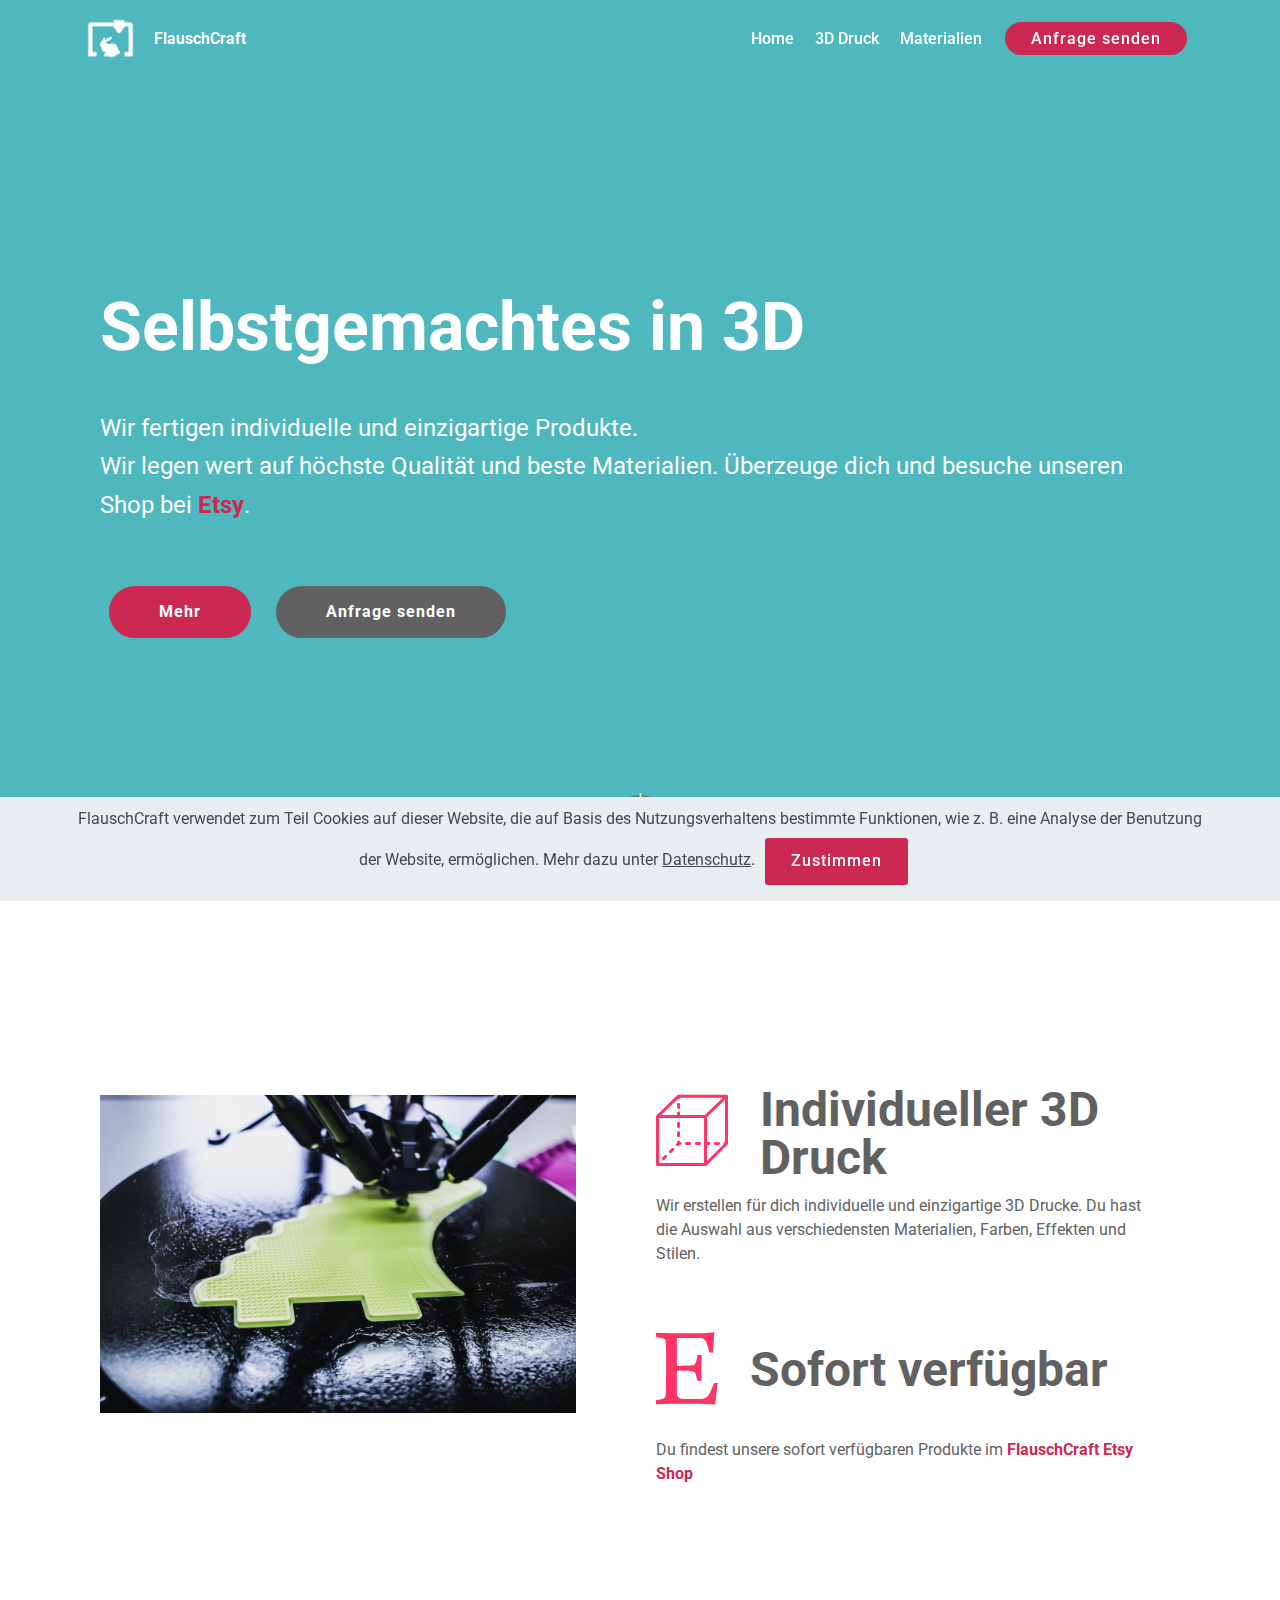
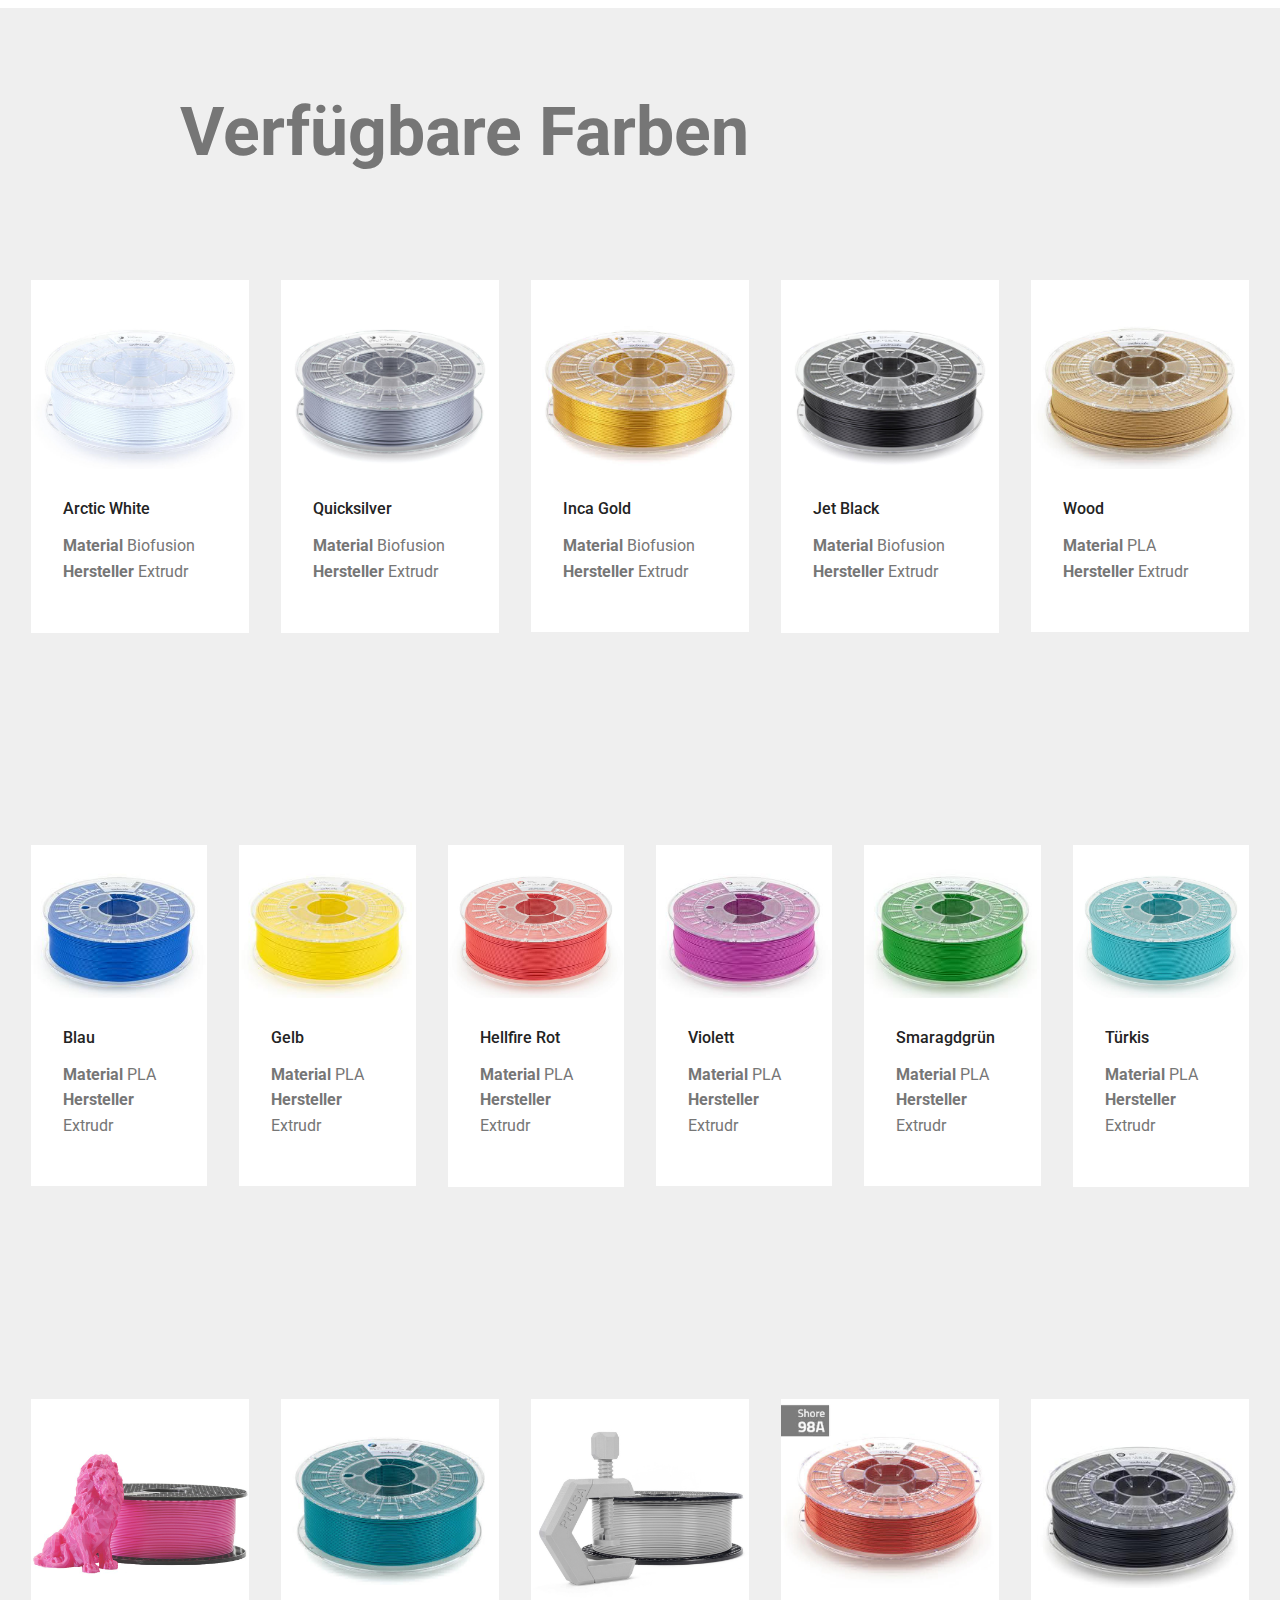
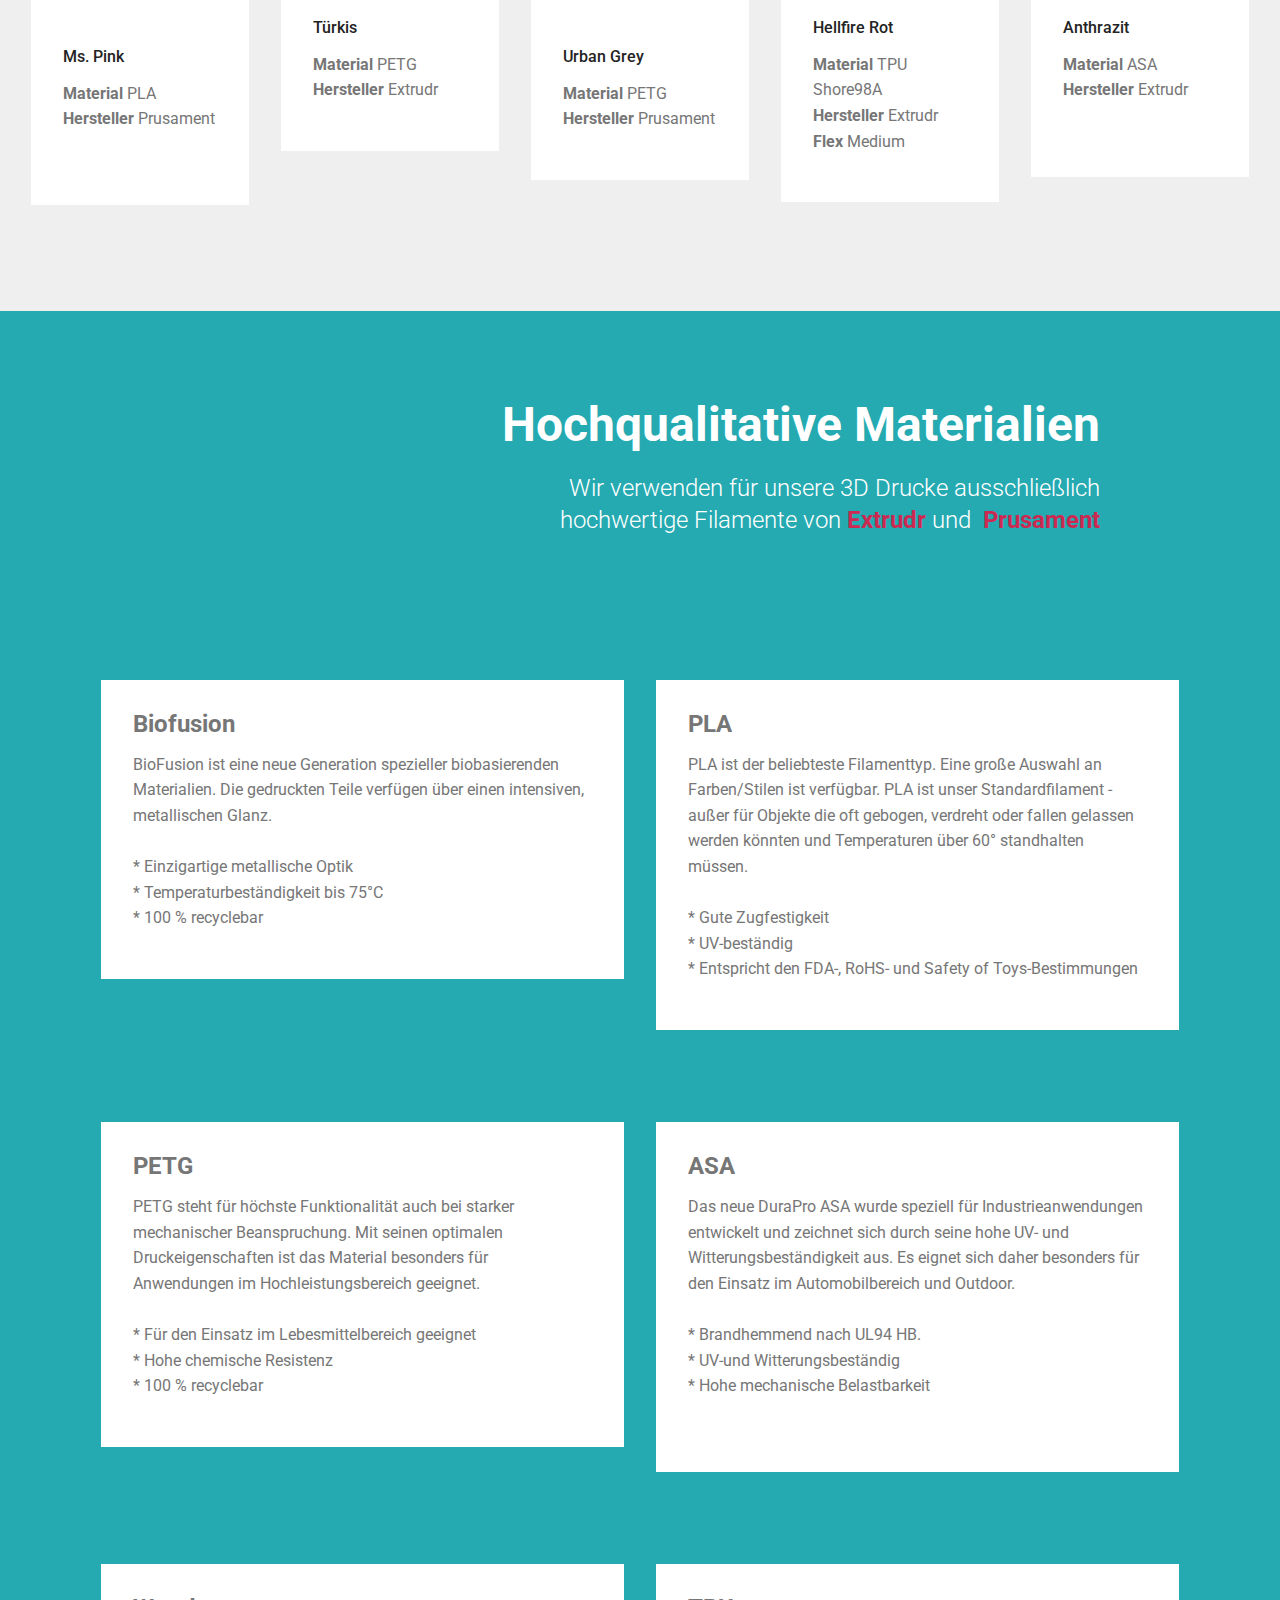
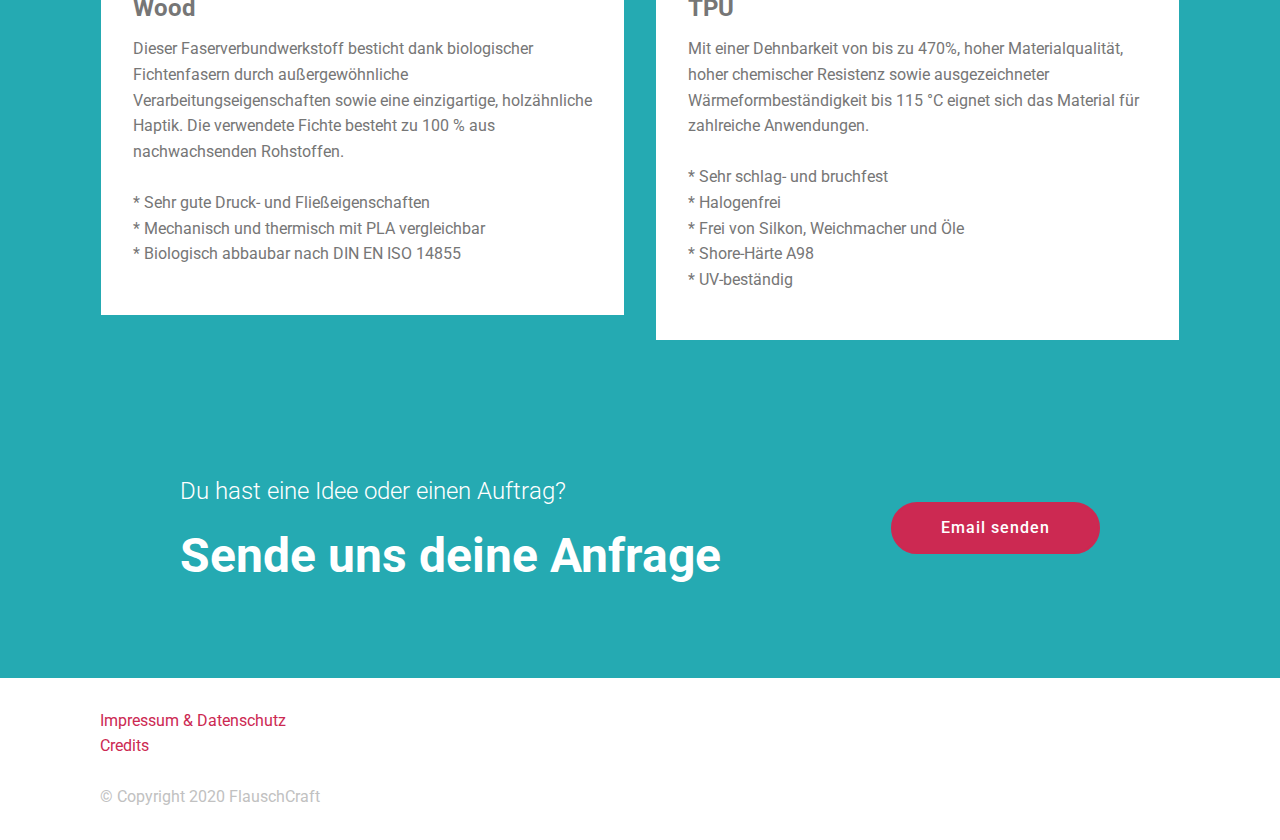
==== index.html @ 1f570e3d "create github pages" ====
<!DOCTYPE html>
<html  >
<head>
  <!-- Site made with Mobirise Website Builder v4.11.6, https://mobirise.com -->
  <meta charset="UTF-8">
  <meta http-equiv="X-UA-Compatible" content="IE=edge">
  <meta name="generator" content="Mobirise v4.11.6, mobirise.com">
  <meta name="viewport" content="width=device-width, initial-scale=1, minimum-scale=1">
  <link rel="shortcut icon" href="assets/images/flauschcraft-logo-white.png" type="image/x-icon">
  <meta name="description" content="Selbstgemachtes, individueller und hochwertiger 3D Druck">
  
  <title>Home</title>
  <link rel="stylesheet" href="assets/icon54-v2/style.css">
  <link rel="stylesheet" href="assets/web/assets/mobirise-icons/mobirise-icons.css">
  <link rel="stylesheet" href="assets/font-awesome/css/font-awesome.css">
  <link rel="stylesheet" href="assets/bootstrap/css/bootstrap.min.css">
  <link rel="stylesheet" href="assets/bootstrap/css/bootstrap-grid.min.css">
  <link rel="stylesheet" href="assets/bootstrap/css/bootstrap-reboot.min.css">
  <link rel="stylesheet" href="assets/dropdown/css/style.css">
  <link rel="stylesheet" href="assets/tether/tether.min.css">
  <link rel="stylesheet" href="assets/theme/css/style.css">
  <link rel="stylesheet" href="assets/formoid-css/recaptcha.css">
  <link rel="preload" as="style" href="assets/mobirise/css/mbr-additional.css"><link rel="stylesheet" href="assets/mobirise/css/mbr-additional.css" type="text/css">
  
  
  

<meta name="theme-color" content="#25aab2">
<link rel="manifest" href="manifest.json">
<script src="sw-connect.js"></script>
<meta name="apple-mobile-web-app-capable" content="yes">
<link rel="apple-touch-startup-image" media="(device-width: 320px) and (device-height: 568px) and (-webkit-device-pixel-ratio: 2) and (orientation: portrait)" href="assets/images/apple-launch-640x1136.png">
<link rel="apple-touch-startup-image" media="(device-width: 375px) and (device-height: 667px) and (-webkit-device-pixel-ratio: 2) and (orientation: portrait)" href="assets/images/apple-launch-750x1334.png">
<link rel="apple-touch-startup-image" media="(device-width: 414px) and (device-height: 736px) and (-webkit-device-pixel-ratio: 3) and (orientation: portrait)" href="assets/images/apple-launch-1242x2208.png">
<link rel="apple-touch-startup-image" media="(device-width: 375px) and (device-height: 812px) and (-webkit-device-pixel-ratio: 3) and (orientation: portrait)" href="assets/images/apple-launch-1125x2436.png">
<link rel="apple-touch-startup-image" media="(device-width: 768px) and (device-height: 1024px) and (-webkit-device-pixel-ratio: 2) and (orientation: portrait)" href="assets/images/apple-launch-1536x2048.png">
<link rel="apple-touch-startup-image" media="(device-width: 834px) and (device-height: 1112px) and (-webkit-device-pixel-ratio: 2) and (orientation: portrait)" href="assets/images/apple-launch-1668x2224.png">
<link rel="apple-touch-startup-image" media="(device-width: 1024px) and (device-height: 1366px) and (-webkit-device-pixel-ratio: 2) and (orientation: portrait)" href="assets/images/apple-launch-2048x2732.png">
<meta name="apple-mobile-web-app-status-bar-style" content="default">
<meta name="apple-mobile-web-app-title" content="FlauschCraft">
<link rel="apple-touch-icon" href="apple-touch-icon.png"></head>
<body>

<!-- Analytics -->
<script async src="https://www.googletagmanager.com/gtag/js?id=UA-46327270-7"></script>
<script>
  window.dataLayer = window.dataLayer || [];
  function gtag(){dataLayer.push(arguments);}
  gtag('js', new Date());

  gtag('config', 'UA-46327270-7');
</script>

<!-- /Analytics -->


  <section class="menu cid-rLbDdgYCwX" once="menu" id="menu1-24">

    

    <nav class="navbar navbar-expand beta-menu navbar-dropdown align-items-center navbar-fixed-top navbar-toggleable-sm bg-color transparent">
        <button class="navbar-toggler navbar-toggler-right" type="button" data-toggle="collapse" data-target="#navbarSupportedContent" aria-controls="navbarSupportedContent" aria-expanded="false" aria-label="Toggle navigation">
            <div class="hamburger">
                <span></span>
                <span></span>
                <span></span>
                <span></span>
            </div>
        </button>
        <div class="menu-logo">
            <div class="navbar-brand">
                <span class="navbar-logo">
                    <a href="https://www.flauschcraft.com">
                         <img src="assets/images/flauschcraft-logo-white.png" alt="FlauschCraft" title="FlauschCraft" style="height: 3.8rem;">
                    </a>
                </span>
                <span class="navbar-caption-wrap"><a class="navbar-caption text-white display-4" href="https://www.flauschcraft.com">
                        FlauschCraft</a></span>
            </div>
        </div>
        <div class="collapse navbar-collapse" id="navbarSupportedContent">
            <ul class="navbar-nav nav-dropdown" data-app-modern-menu="true"><li class="nav-item">
                    <a class="nav-link link text-white display-4" href="#top">
                        
                        Home</a>
                </li><li class="nav-item"><a class="nav-link link text-white display-4" href="index.html#features11-1n">3D Druck</a></li>
                <li class="nav-item">
                    <a class="nav-link link text-white display-4" href="index.html#info2-f">
                        
                        Materialien</a>
                </li></ul>
            <div class="navbar-buttons mbr-section-btn"><a class="btn btn-sm btn-primary display-4" href="mailto:anfrage@flauschcraft.com">
                    
                    Anfrage senden</a></div>
        </div>
    </nav>
</section>

<section class="engine"><a href="https://mobirise.info/p">web templates free download</a></section><section class="header11 cid-rLbBrtQ8x7 mbr-fullscreen" data-bg-video="https://www.youtube.com/watch?v=HnPYeBJ9JCc" id="header11-23">

    <!-- Block parameters controls (Blue "Gear" panel) -->
    
    <!-- End block parameters -->

    <div class="mbr-overlay" style="opacity: 0.8; background-color: rgb(37, 170, 178);">
    </div>
    <div class="container align-left">
        <div class="media-container-column mbr-white col-md-12">
            <h3 class="mbr-section-subtitle py-3 mbr-fonts-style display-5"></h3>
            <h1 class="mbr-section-title py-3 mbr-fonts-style display-1"><strong>Selbstgemachtes in 3D</strong></h1>
            <p class="mbr-text py-3 mbr-fonts-style display-5">Wir fertigen individuelle und einzigartige Produkte.&nbsp;<br>Wir legen wert auf höchste Qualität und beste Materialien. Überzeuge dich und besuche unseren Shop bei <a href="https://www.etsy.com/shop/FlauschCraft" target="_blank"><strong>Etsy</strong></a>.</p>
            <div class="mbr-section-btn py-4"><a class="btn btn-md btn-primary display-4" href="index.html#features11-1n"><strong>Mehr</strong></a> <a class="btn btn-md btn-warning display-4" href="mailto:anfrage@flauschcraft.com"><strong>Anfrage senden</strong></a></div>
        </div>
    </div>

    <div class="mbr-arrow hidden-sm-down" aria-hidden="true">
        <a href="#next">
            <i class="mbri-down mbr-iconfont"></i>
        </a>
    </div>
</section>

<section class="features11 cid-rL7l80GH9S" id="features11-1n">

    

    

    <div class="container">   
        <div class="col-md-12">
            <div class="media-container-row">
                <div class="mbr-figure m-auto" style="width: 50%;">
                    <img src="assets/images/ines-alvarez-fdez-l-n7banlc5y-unsplash.jpg" alt="Mobirise" title="">
                </div>
                <div class=" align-left aside-content">
                    <h2 class="mbr-title pt-2 mbr-fonts-style display-2"></h2>
                    <div class="mbr-section-text">
                        <p class="mbr-text mb-5 pt-3 mbr-light mbr-fonts-style display-5"></p>
                    </div>

                    <div class="block-content">
                        <div class="card p-3 pr-3">
                            <div class="media">
                                <div class=" align-self-center card-img pb-3">
                                    <span class="mbr-iconfont icon54-v2-cube" style="color: rgb(255, 51, 102); fill: rgb(255, 51, 102);"></span>
                                </div>     
                                <div class="media-body">
                                    <h4 class="card-title mbr-fonts-style display-2"><strong>Individueller 3D Druck</strong></h4>
                                </div>
                            </div>                

                            <div class="card-box">
                                <p class="block-text mbr-fonts-style display-7">Wir erstellen für dich individuelle und einzigartige 3D Drucke. Du hast die Auswahl aus verschiedensten Materialien, Farben, Effekten und Stilen.</p>
                            </div>
                        </div>

                        <div class="card p-3 pr-3">
                            <div class="media">
                                <div class="align-self-center card-img pb-3">
                                    <span class="mbr-iconfont fa-etsy fa" style="color: rgb(255, 51, 102); fill: rgb(255, 51, 102);"></span>
                                </div>     
                                <div class="media-body">
                                    <h4 class="card-title mbr-fonts-style display-2"><strong>Sofort verfügbar</strong></h4>
                                </div>
                            </div>                

                            <div class="card-box">
                                <p class="block-text mbr-fonts-style display-7">
                                    Du findest unsere sofort verfügbaren Produkte im <a href="https://www.etsy.com/shop/FlauschCraft" target="_blank"><strong>FlauschCraft Etsy Shop</strong></a>
                                </p>
                            </div>
                        </div>
                    </div>
                </div>
            </div>
        </div> 
    </div>          
</section>

<section class="mbr-section info1 cid-rMmbXGMeTk" id="info1-2i">

    

    
    <div class="container">
        <div class="row justify-content-center content-row">
            <div class="media-container-column title col-12 col-lg-7 col-md-6">
                
                <h2 class="align-left mbr-bold mbr-fonts-style display-1">
                    Verfügbare Farben</h2>
            </div>
            <div class="media-container-column col-12 col-lg-3 col-md-4">
                
            </div>
        </div>
    </div>
</section>

<section class="features17 cid-rQWCCJPA6e" id="features17-2l">
    
    

    
    <div class="container-fluid">
        <div class="media-container-row">
            <div class="card p-3 col-12 col-md-6 my-col">
                <div class="card-wrapper">
                    <div class="card-img">
                        <img src="assets/images/201907-biofusion-arcticwhite.1200x1043-q75-crop.jpg-800x695.jpg" alt="Mobirise" title="">
                    </div>
                    <div class="card-box">
                        <h4 class="card-title pb-3 mbr-fonts-style display-7">
                            Arctic White</h4>
                        <p class="mbr-text mbr-fonts-style display-7"><strong>Material</strong> Biofusion<br><strong>Hersteller</strong> Extrudr</p>
                    </div>
                </div>
            </div>

            <div class="card p-3 col-12 col-md-6 my-col">
                <div class="card-wrapper">
                    <div class="card-img">
                        <img src="assets/images/201907-biofusion-quicksilver.1200x1043-q75-crop.jpg.jpg" alt="Mobirise" title="">
                    </div>
                    <div class="card-box">
                        <h4 class="card-title pb-3 mbr-fonts-style display-7">
                            Quicksilver</h4>
                        <p class="mbr-text mbr-fonts-style display-7"><strong>Material</strong> Biofusion<br><strong>Hersteller</strong> Extrudr</p>
                    </div>
                </div>
            </div>

            <div class="card p-3 col-12 col-md-6 my-col">
                <div class="card-wrapper">
                    <div class="card-img">
                        <img src="assets/images/201907-biofusion-incagold.600x521-q75-crop.jpg-600x521.jpg" alt="Mobirise" title="">
                    </div>
                    <div class="card-box">
                        <h4 class="card-title pb-3 mbr-fonts-style display-7">
                            Inca Gold</h4>
                        <p class="mbr-text mbr-fonts-style display-7"><strong>Material</strong> Biofusion<br><strong>Hersteller</strong> Extrudr</p>
                    </div>
                </div>
            </div>

            <div class="card p-3 col-12 col-md-6 my-col">
                <div class="card-wrapper">
                    <div class="card-img">
                        <img src="assets/images/201907-biofusion-jetblack.1200x1043-q75-crop.jpg.jpg" alt="Mobirise" title="">
                    </div>
                    <div class="card-box">
                        <h4 class="card-title pb-3 mbr-fonts-style display-7">
                            Jet Black</h4>
                        <p class="mbr-text mbr-fonts-style display-7"><strong>Material</strong> Biofusion<br><strong>Hersteller</strong> Extrudr</p>
                    </div>
                </div>
            </div>
            <div class="card p-3 col-12 col-md-6 my-col">
                <div class="card-wrapper">
                    <div class="card-img">
                        <img src="assets/images/201910-wood-fichte.600x521-q75-crop.jpg-600x521.jpg" alt="Mobirise" title="">
                    </div>
                    <div class="card-box">
                        <h4 class="card-title pb-3 mbr-fonts-style display-7">
                            Wood</h4>
                        <p class="mbr-text mbr-fonts-style display-7"><strong>Material</strong> PLA<br><strong>Hersteller</strong> Extrudr</p>
                    </div>
                </div>
            </div>
            
        </div>
    </div>
</section>

<section class="features17 cid-rQWF7RTaXU" id="features17-2m">
    
    

    
    <div class="container-fluid">
        <div class="media-container-row">
            <div class="card p-3 col-12 col-md-6 col-lg-2">
                <div class="card-wrapper">
                    <div class="card-img">
                        <img src="assets/images/20190513-pla-nx2-blue-6yccypu.295x256-q75-crop.jpg.jpg" alt="Mobirise" title="">
                    </div>
                    <div class="card-box">
                        <h4 class="card-title pb-3 mbr-fonts-style display-7">
                            Blau</h4>
                        <p class="mbr-text mbr-fonts-style display-7"><strong>Material</strong> PLA<br><strong>Hersteller</strong> Extrudr</p>
                    </div>
                </div>
            </div>

            <div class="card p-3 col-12 col-md-6 col-lg-2">
                <div class="card-wrapper">
                    <div class="card-img">
                        <img src="assets/images/20190513-pla-nx2-yellow-eyi48vq.295x256-q75-crop.jpg.jpg" alt="Mobirise" title="">
                    </div>
                    <div class="card-box">
                        <h4 class="card-title pb-3 mbr-fonts-style display-7">
                            Gelb</h4>
                        <p class="mbr-text mbr-fonts-style display-7"><strong>Material</strong> PLA<br><strong>Hersteller</strong> Extrudr</p>
                    </div>
                </div>
            </div>

            <div class="card p-3 col-12 col-md-6 col-lg-2">
                <div class="card-wrapper">
                    <div class="card-img">
                        <img src="assets/images/20190513-pla-nx2-hellfirered-p21wm9s.600x521-q75-crop.jpg.jpg" alt="Mobirise" title="">
                    </div>
                    <div class="card-box">
                        <h4 class="card-title pb-3 mbr-fonts-style display-7">Hellfire Rot</h4>
                        <p class="mbr-text mbr-fonts-style display-7"><strong>Material</strong> PLA<br><strong>Hersteller</strong> Extrudr</p>
                    </div>
                </div>
            </div>

            <div class="card p-3 col-12 col-md-6 col-lg-2">
                <div class="card-wrapper">
                    <div class="card-img">
                        <img src="assets/images/20190513-pla-nx2-purple-dp77pdn.295x256-q75-crop.jpg.jpg" alt="Mobirise" title="">
                    </div>
                    <div class="card-box">
                        <h4 class="card-title pb-3 mbr-fonts-style display-7">
                            Violett</h4>
                        <p class="mbr-text mbr-fonts-style display-7"><strong>Material</strong> PLA<br><strong>Hersteller</strong> Extrudr</p>
                    </div>
                </div>
            </div>
            <div class="card p-3 col-12 col-md-6 col-lg-2">
                <div class="card-wrapper">
                    <div class="card-img">
                        <img src="assets/images/20190513-pla-nx2-emeraldgreen.295x256-q75-crop.jpg.jpg" alt="Mobirise" title="">
                    </div>
                    <div class="card-box">
                        <h4 class="card-title pb-3 mbr-fonts-style display-7">
                            Smaragdgrün</h4>
                        <p class="mbr-text mbr-fonts-style display-7"><strong>Material</strong> PLA<br><strong>Hersteller</strong> Extrudr</p>
                    </div>
                </div>
            </div>
            <div class="card p-3 col-12 col-md-6 col-lg-2">
                <div class="card-wrapper">
                    <div class="card-img">
                        <img src="assets/images/20190513-pla-nx2-turquoise-dmkpicy.600x521-q75-crop.jpg.jpg" alt="Mobirise" title="">
                    </div>
                    <div class="card-box">
                        <h4 class="card-title pb-3 mbr-fonts-style display-7">
                            Türkis</h4>
                        <p class="mbr-text mbr-fonts-style display-7"><strong>Material</strong> PLA<br><strong>Hersteller</strong> Extrudr</p>
                    </div>
                </div>
            </div>
        </div>
    </div>
</section>

<section class="features17 cid-rQWFFnoZ0Z" id="features17-2n">
    
    

    
    <div class="container-fluid">
        <div class="media-container-row">
            <div class="card p-3 col-12 col-md-6 my-col">
                <div class="card-wrapper">
                    <div class="card-img">
                        <img src="assets/images/prusament-pla-ms-pink-1kg.jpg" alt="Mobirise" title="">
                    </div>
                    <div class="card-box">
                        <h4 class="card-title pb-3 mbr-fonts-style display-7">
                            Ms. Pink</h4>
                        <p class="mbr-text mbr-fonts-style display-7"><strong>Material</strong> PLA<br><strong>Hersteller</strong> Prusament<br><br></p>
                    </div>
                </div>
            </div>

            <div class="card p-3 col-12 col-md-6 my-col">
                <div class="card-wrapper">
                    <div class="card-img">
                        <img src="assets/images/201905-petg-turquoise.600x521-q75-crop.jpg-600x521.jpg" alt="Mobirise" title="">
                    </div>
                    <div class="card-box">
                        <h4 class="card-title pb-3 mbr-fonts-style display-7">
                            Türkis</h4>
                        <p class="mbr-text mbr-fonts-style display-7"><strong>Material</strong> PETG<br><strong>Hersteller</strong> Extrudr</p>
                    </div>
                </div>
            </div>

            <div class="card p-3 col-12 col-md-6 my-col">
                <div class="card-wrapper">
                    <div class="card-img">
                        <img src="assets/images/prusament-petg-urban-grey-1kg-1.jpg" alt="Mobirise" title="">
                    </div>
                    <div class="card-box">
                        <h4 class="card-title pb-3 mbr-fonts-style display-7">
                            Urban Grey</h4>
                        <p class="mbr-text mbr-fonts-style display-7"><strong>Material</strong> PETG<br><strong>Hersteller</strong> Prusament</p>
                    </div>
                </div>
            </div>

            <div class="card p-3 col-12 col-md-6 my-col">
                <div class="card-wrapper">
                    <div class="card-img">
                        <img src="assets/images/201904-flex-medium-shore-red-uvxsj9n.600x521-q75-crop.jpg-600x521.jpg" alt="Mobirise" title="">
                    </div>
                    <div class="card-box">
                        <h4 class="card-title pb-3 mbr-fonts-style display-7">Hellfire Rot</h4>
                        <p class="mbr-text mbr-fonts-style display-7"><strong>Material</strong> TPU Shore98A<br><strong>Hersteller</strong> Extrudr<br><strong>Flex</strong> Medium</p>
                    </div>
                </div>
            </div>
            <div class="card p-3 col-12 col-md-6 my-col">
                <div class="card-wrapper">
                    <div class="card-img">
                        <img src="assets/images/201905-asa-anthracite.295x256-q75-crop.jpg.jpg" alt="Mobirise" title="">
                    </div>
                    <div class="card-box">
                        <h4 class="card-title pb-3 mbr-fonts-style display-7">Anthrazit</h4>
                        <p class="mbr-text mbr-fonts-style display-7"><strong>Material</strong> ASA<br><strong>Hersteller</strong> Extrudr<br><br></p>
                    </div>
                </div>
            </div>
            
        </div>
    </div>
</section>

<section class="mbr-section info2 cid-rL064yH0Nm" id="info2-f">

    

    

    <div class="container">
        <div class="row main justify-content-center">
            <div class="media-container-column col-12 col-lg-3 col-md-4">
                
            </div>
            <div class="media-container-column title col-12 col-lg-7 col-md-6">
                <h2 class="align-right mbr-bold mbr-white pb-3 mbr-fonts-style display-2">
                    Hochqualitative Materialien</h2>
                <h3 class="mbr-section-subtitle align-right mbr-light mbr-white mbr-fonts-style display-5">
                    Wir verwenden für unsere 3D Drucke ausschließlich hochwertige Filamente von<strong>&nbsp;<a href="https://www.extrudr.com" target="_blank"><b>Extrudr</b></a>&nbsp;</strong>und<strong>&nbsp;</strong><strong>&nbsp;</strong><a href="https://www.prusament.com" target="_blank" style="font-weight: bold;"><strong>Prusament</strong></a></h3>
            </div>
        </div>
    </div>
</section>

<section class="features4 cid-rMm5KdAxg9" id="features4-2b">
    
         

    
    <div class="container">
        <div class="media-container-row">
            <div class="card p-3 col-12 col-md-6">
                <div class="card-wrapper media-container-row media-container-row">
                    <div class="card-box">
                        <h4 class="card-title pb-3 mbr-fonts-style display-5"><strong>
                            Biofusion</strong></h4>
                        <p class="mbr-text mbr-fonts-style display-7">BioFusion ist eine neue Generation spezieller biobasierenden Materialien. Die gedruckten Teile verfügen über einen intensiven, metallischen Glanz.<br><br>* Einzigartige metallische Optik<br>* Temperaturbeständigkeit bis 75°C<br>* 100 % recyclebar</p>
                    </div>
                </div>
            </div>

            <div class="card p-3 col-12 col-md-6 col-12 col-md-6">
                <div class="card-wrapper media-container-row">
                    <div class="card-box">
                        <h4 class="card-title pb-3 mbr-fonts-style display-5"><strong>
                            PLA</strong></h4>
                        <p class="mbr-text mbr-fonts-style display-7">PLA ist der beliebteste Filamenttyp. Eine große Auswahl an Farben/Stilen ist verfügbar. PLA ist unser Standardfilament - außer für Objekte die oft gebogen, verdreht oder fallen gelassen werden könnten und Temperaturen über 60° standhalten müssen.<br><br>* Gute Zugfestigkeit    <br>* UV-beständig<br>* Entspricht den FDA-, RoHS- und Safety of Toys-Bestimmungen</p>
                    </div>
                </div>
            </div>

            

            
        </div>
    </div>
</section>

<section class="features4 cid-rMm6S9qcqd" id="features4-2e">
    
         

    
    <div class="container">
        <div class="media-container-row">
            <div class="card p-3 col-12 col-md-6">
                <div class="card-wrapper media-container-row media-container-row">
                    <div class="card-box">
                        <h4 class="card-title pb-3 mbr-fonts-style display-5"><strong>
                            PETG</strong></h4>
                        <p class="mbr-text mbr-fonts-style display-7">PETG steht für höchste Funktionalität auch bei starker mechanischer Beanspruchung. Mit seinen optimalen Druckeigenschaften ist das Material besonders für Anwendungen im Hochleistungsbereich geeignet.<br><br>* Für den Einsatz im Lebesmittelbereich geeignet<br>* Hohe chemische Resistenz<br>* 100 % recyclebar&nbsp;</p>
                    </div>
                </div>
            </div>

            <div class="card p-3 col-12 col-md-6 col-12 col-md-6">
                <div class="card-wrapper media-container-row">
                    <div class="card-box">
                        <h4 class="card-title pb-3 mbr-fonts-style display-5"><strong>
                            ASA</strong></h4>
                        <p class="mbr-text mbr-fonts-style display-7">Das neue DuraPro ASA wurde speziell für Industrieanwendungen entwickelt und zeichnet sich durch seine hohe UV- und Witterungsbeständigkeit aus. Es eignet sich daher besonders für den Einsatz im Automobilbereich und Outdoor.<br><br>* Brandhemmend nach UL94 HB.<br>* UV-und Witterungsbeständig<br>* Hohe mechanische Belastbarkeit<br><br></p>
                    </div>
                </div>
            </div>

            

            
        </div>
    </div>
</section>

<section class="features4 cid-rMm7CDHJdN" id="features4-2f">
    
         

    
    <div class="container">
        <div class="media-container-row">
            <div class="card p-3 col-12 col-md-6">
                <div class="card-wrapper media-container-row media-container-row">
                    <div class="card-box">
                        <h4 class="card-title pb-3 mbr-fonts-style display-5"><strong>
                            Wood</strong></h4>
                        <p class="mbr-text mbr-fonts-style display-7">Dieser Faserverbundwerkstoff besticht dank biologischer Fichtenfasern durch außergewöhnliche Verarbeitungseigenschaften sowie eine einzigartige, holzähnliche Haptik. Die verwendete Fichte besteht zu 100 % aus nachwachsenden Rohstoffen.<br><br>* Sehr gute Druck- und Fließeigenschaften<br>* Mechanisch und thermisch mit PLA vergleichbar<br>* Biologisch abbaubar nach DIN EN ISO 14855</p>
                    </div>
                </div>
            </div>

            <div class="card p-3 col-12 col-md-6 col-12 col-md-6">
                <div class="card-wrapper media-container-row">
                    <div class="card-box">
                        <h4 class="card-title pb-3 mbr-fonts-style display-5"><strong>
                            TPU</strong></h4>
                        <p class="mbr-text mbr-fonts-style display-7">Mit einer Dehnbarkeit von bis zu 470%, hoher Materialqualität, hoher chemischer Resistenz sowie ausgezeichneter Wärmeformbeständigkeit bis 115 °C eignet sich das Material für zahlreiche Anwendungen.<br><br>* Sehr schlag- und bruchfest<br>* Halogenfrei<br>* Frei von Silkon, Weichmacher und Öle<br>* Shore-Härte A98<br>* UV-beständig</p>
                    </div>
                </div>
            </div>

            

            
        </div>
    </div>
</section>

<section class="mbr-section info1 cid-rL8xr6PXbw" id="info1-1v">

    

    
    <div class="container">
        <div class="row justify-content-center content-row">
            <div class="media-container-column title col-12 col-lg-7 col-md-6">
                <h3 class="mbr-section-subtitle align-left mbr-light pb-3 mbr-fonts-style display-5">
                    Du hast eine Idee oder einen Auftrag?</h3>
                <h2 class="align-left mbr-bold mbr-fonts-style display-2">Sende uns deine Anfrage</h2>
            </div>
            <div class="media-container-column col-12 col-lg-3 col-md-4">
                <div class="mbr-section-btn align-right py-4"><a class="btn btn-primary display-4" href="mailto:anfrage@flauschcraft.com">Email senden</a></div>
            </div>
        </div>
    </div>
</section>

<section once="footers" class="cid-rL8zNRshtJ" id="footer6-1x">

    

    

    <div class="container">
        <div class="media-container-row align-center mbr-white">
            <div class="col-12">
                <p class="mbr-text mb-0 mbr-fonts-style display-7"><strong><b><a href="impressum.html">Impressum &amp; Datenschutz</a>&nbsp;</b></strong><strong><br><a href="credits.html#content4-22">Credits</a></strong><br><strong><br></strong>© Copyright 2020 FlauschCraft</p>
            </div>
        </div>
    </div>
</section>


  <script src="assets/web/assets/jquery/jquery.min.js"></script>
  <script src="assets/popper/popper.min.js"></script>
  <script src="assets/bootstrap/js/bootstrap.min.js"></script>
  <script src="assets/smoothscroll/smooth-scroll.js"></script>
  <script src="assets/dropdown/js/nav-dropdown.js"></script>
  <script src="assets/dropdown/js/navbar-dropdown.js"></script>
  <script src="assets/web/assets/cookies-alert-plugin/cookies-alert-core.js"></script>
  <script src="assets/web/assets/cookies-alert-plugin/cookies-alert-script.js"></script>
  <script src="assets/ytplayer/jquery.mb.ytplayer.min.js"></script>
  <script src="assets/vimeoplayer/jquery.mb.vimeo_player.js"></script>
  <script src="assets/tether/tether.min.js"></script>
  <script src="assets/touchswipe/jquery.touch-swipe.min.js"></script>
  <script src="assets/theme/js/script.js"></script>
  <script src="assets/formoid/formoid.min.js"></script>
  
  
<input name="cookieData" type="hidden" data-cookie-customDialogSelector='null' data-cookie-colorText='#424a4d' data-cookie-colorBg='rgba(234, 239, 241, 0.99)' data-cookie-textButton='Zustimmen' data-cookie-colorButton='' data-cookie-colorLink='#424a4d' data-cookie-underlineLink='true' data-cookie-text="FlauschCraft verwendet zum Teil Cookies auf dieser Website, die auf Basis des Nutzungsverhaltens bestimmte Funktionen, wie z. B. eine Analyse der Benutzung der Website, ermöglichen. Mehr dazu unter <a href='impressum.html'>Datenschutz</a>.">
  
</body>
</html>
---- assets/icon54-v2/style.css ----
@font-face {
    font-family: 'icon54-v2';
    src: url('fonts/icon54-v2.eot?3tvhdh');
    src: url('fonts/icon54-v2.eot?3tvhdh#iefix') format('embedded-opentype'),
        url('fonts/icon54-v2.ttf?3tvhdh') format('truetype'),
        url('fonts/icon54-v2.woff?3tvhdh') format('woff'),
        url('fonts/icon54-v2.svg?3tvhdh#icon54-v2') format('svg');
    font-weight: normal;
    font-style: normal;
}

[class^='icon54-v2-'],
[class*=' icon54-v2-'] {
    /* use !important to prevent issues with browser extensions that change fonts */
    font-family: 'icon54-v2' !important;
    speak: none;
    font-style: normal;
    font-weight: normal;
    font-variant: normal;
    text-transform: none;
    line-height: 1;

    /* Better Font Rendering =========== */
    -webkit-font-smoothing: antialiased;
    -moz-osx-font-smoothing: grayscale;
}

.icon54-v2-israel::before {
    content: '\e900';
}
.icon54-v2-year-aniversary-23::before {
    content: '\e901';
}
.icon54-v2-year-aniversary3::before {
    content: '\e902';
}
.icon54-v2-st-place::before {
    content: '\e903';
}
.icon54-v2-nd-place::before {
    content: '\e904';
}
.icon54-v2-rd-place::before {
    content: '\e905';
}
.icon54-v2-stars::before {
    content: '\e906';
}
.icon54-v2-year-aniversary-2::before {
    content: '\e907';
}
.icon54-v2-year-aniversary::before {
    content: '\e908';
}
.icon54-v2-year-aniversary-22::before {
    content: '\e909';
}
.icon54-v2-year-aniversary2::before {
    content: '\e90a';
}
.icon54-v2-accessibility::before {
    content: '\e90b';
}
.icon54-v2-acorn::before {
    content: '\e90c';
}
.icon54-v2-add-app::before {
    content: '\e90d';
}
.icon54-v2-add-award-badge::before {
    content: '\e90e';
}
.icon54-v2-add-heart::before {
    content: '\e90f';
}
.icon54-v2-add-rating::before {
    content: '\e910';
}
.icon54-v2-addon::before {
    content: '\e911';
}
.icon54-v2-air-balloon::before {
    content: '\e912';
}
.icon54-v2-air-condition::before {
    content: '\e913';
}
.icon54-v2-airplane::before {
    content: '\e914';
}
.icon54-v2-airport::before {
    content: '\e915';
}
.icon54-v2-allert-app::before {
    content: '\e916';
}
.icon54-v2-allow-copying::before {
    content: '\e917';
}
.icon54-v2-allow-redistribution::before {
    content: '\e918';
}
.icon54-v2-almond::before {
    content: '\e919';
}
.icon54-v2-analitics::before {
    content: '\e91a';
}
.icon54-v2-ananas::before {
    content: '\e91b';
}
.icon54-v2-anchor::before {
    content: '\e91c';
}
.icon54-v2-angle-ruler::before {
    content: '\e91d';
}
.icon54-v2-app-1::before {
    content: '\e91e';
}
.icon54-v2-app-2::before {
    content: '\e91f';
}
.icon54-v2-app-error::before {
    content: '\e920';
}
.icon54-v2-app-settings::before {
    content: '\e921';
}
.icon54-v2-app-tile-task::before {
    content: '\e922';
}
.icon54-v2-app-window::before {
    content: '\e923';
}
.icon54-v2-apple::before {
    content: '\e924';
}
.icon54-v2-application-user::before {
    content: '\e925';
}
.icon54-v2-application::before {
    content: '\e926';
}
.icon54-v2-arc-de-triomphe::before {
    content: '\e927';
}
.icon54-v2-architecture::before {
    content: '\e928';
}
.icon54-v2-arrived::before {
    content: '\e929';
}
.icon54-v2-arriving::before {
    content: '\e92a';
}
.icon54-v2-artichoke::before {
    content: '\e92b';
}
.icon54-v2-asparagus::before {
    content: '\e92c';
}
.icon54-v2-attach-app::before {
    content: '\e92d';
}
.icon54-v2-attention::before {
    content: '\e92e';
}
.icon54-v2-avocado::before {
    content: '\e92f';
}
.icon54-v2-award-1::before {
    content: '\e930';
}
.icon54-v2-award-2::before {
    content: '\e931';
}
.icon54-v2-award-badge-shopping::before {
    content: '\e932';
}
.icon54-v2-award-stamp-2::before {
    content: '\e933';
}
.icon54-v2-award-stamp::before {
    content: '\e934';
}
.icon54-v2-axe::before {
    content: '\e935';
}
.icon54-v2-badge-star::before {
    content: '\e936';
}
.icon54-v2-bag-conveyer::before {
    content: '\e937';
}
.icon54-v2-bag-weight::before {
    content: '\e938';
}
.icon54-v2-bag::before {
    content: '\e939';
}
.icon54-v2-bakelite::before {
    content: '\e93a';
}
.icon54-v2-ball::before {
    content: '\e93b';
}
.icon54-v2-banana::before {
    content: '\e93c';
}
.icon54-v2-bank-1::before {
    content: '\e93d';
}
.icon54-v2-bank-2::before {
    content: '\e93e';
}
.icon54-v2-barber-shop::before {
    content: '\e93f';
}
.icon54-v2-barber\'s-razor::before {
 content: '\e940';

}
.icon54-v2-barcode-app::before {
    content: '\e941';
}
.icon54-v2-barn::before {
    content: '\e942';
}
.icon54-v2-barrow::before {
    content: '\e943';
}
.icon54-v2-basketball-cup::before {
    content: '\e944';
}
.icon54-v2-beard-1::before {
    content: '\e945';
}
.icon54-v2-beard-2::before {
    content: '\e946';
}
.icon54-v2-beard-3::before {
    content: '\e947';
}
.icon54-v2-beard-4::before {
    content: '\e948';
}
.icon54-v2-berlin-tv-tower::before {
    content: '\e949';
}
.icon54-v2-bicycle-1::before {
    content: '\e94a';
}
.icon54-v2-bicycle-2::before {
    content: '\e94b';
}
.icon54-v2-big-ben::before {
    content: '\e94c';
}
.icon54-v2-binar-code-2::before {
    content: '\e94d';
}
.icon54-v2-binar-code::before {
    content: '\e94e';
}
.icon54-v2-bishop-1::before {
    content: '\e94f';
}
.icon54-v2-bishop-2::before {
    content: '\e950';
}
.icon54-v2-bitcoin-app::before {
    content: '\e951';
}
.icon54-v2-blueberries::before {
    content: '\e952';
}
.icon54-v2-bologna::before {
    content: '\e953';
}
.icon54-v2-booklet-female-1::before {
    content: '\e954';
}
.icon54-v2-booklet-female-2::before {
    content: '\e955';
}
.icon54-v2-booklet-male-1::before {
    content: '\e956';
}
.icon54-v2-booklet-male-2::before {
    content: '\e957';
}
.icon54-v2-bookmark-app::before {
    content: '\e958';
}
.icon54-v2-bow-1::before {
    content: '\e959';
}
.icon54-v2-bow-2::before {
    content: '\e95a';
}
.icon54-v2-brick::before {
    content: '\e95b';
}
.icon54-v2-bridge-1::before {
    content: '\e95c';
}
.icon54-v2-bridge-2::before {
    content: '\e95d';
}
.icon54-v2-broccoli::before {
    content: '\e95e';
}
.icon54-v2-bucket::before {
    content: '\e95f';
}
.icon54-v2-bug-fix::before {
    content: '\e960';
}
.icon54-v2-bug::before {
    content: '\e961';
}
.icon54-v2-bulldozer::before {
    content: '\e962';
}
.icon54-v2-burj-khalifa-dubai::before {
    content: '\e963';
}
.icon54-v2-bus-station::before {
    content: '\e964';
}
.icon54-v2-c-plus-plus-1::before {
    content: '\e965';
}
.icon54-v2-c-plus-plus-2::before {
    content: '\e966';
}
.icon54-v2-cabbage::before {
    content: '\e967';
}
.icon54-v2-calippers::before {
    content: '\e968';
}
.icon54-v2-camera::before {
    content: '\e969';
}
.icon54-v2-caravan::before {
    content: '\e96a';
}
.icon54-v2-carrot::before {
    content: '\e96b';
}
.icon54-v2-cashew::before {
    content: '\e96c';
}
.icon54-v2-castle::before {
    content: '\e96d';
}
.icon54-v2-castte::before {
    content: '\e96e';
}
.icon54-v2-cement-trovel::before {
    content: '\e96f';
}
.icon54-v2-cemetery::before {
    content: '\e970';
}
.icon54-v2-central-television-beijing::before {
    content: '\e971';
}
.icon54-v2-chain-sawe::before {
    content: '\e972';
}
.icon54-v2-chat-app::before {
    content: '\e973';
}
.icon54-v2-cherry-tomato::before {
    content: '\e974';
}
.icon54-v2-cherry::before {
    content: '\e975';
}
.icon54-v2-chess-board::before {
    content: '\e976';
}
.icon54-v2-chess-clock::before {
    content: '\e977';
}
.icon54-v2-chili::before {
    content: '\e978';
}
.icon54-v2-chinese-lettuce::before {
    content: '\e979';
}
.icon54-v2-church-1::before {
    content: '\e97a';
}
.icon54-v2-church-2::before {
    content: '\e97b';
}
.icon54-v2-circle-star::before {
    content: '\e97c';
}
.icon54-v2-clean-code::before {
    content: '\e97d';
}
.icon54-v2-clear-rating::before {
    content: '\e97e';
}
.icon54-v2-clipboard::before {
    content: '\e97f';
}
.icon54-v2-cloud-app::before {
    content: '\e980';
}
.icon54-v2-clove::before {
    content: '\e981';
}
.icon54-v2-cocktail::before {
    content: '\e982';
}
.icon54-v2-cocoa-pod::before {
    content: '\e983';
}
.icon54-v2-coconut::before {
    content: '\e984';
}
.icon54-v2-code-1::before {
    content: '\e985';
}
.icon54-v2-code-2::before {
    content: '\e986';
}
.icon54-v2-code-doc::before {
    content: '\e987';
}
.icon54-v2-colosseum::before {
    content: '\e988';
}
.icon54-v2-comb-1::before {
    content: '\e989';
}
.icon54-v2-comb-2::before {
    content: '\e98a';
}
.icon54-v2-compass::before {
    content: '\e98b';
}
.icon54-v2-computer-app::before {
    content: '\e98c';
}
.icon54-v2-computer-user::before {
    content: '\e98d';
}
.icon54-v2-connecting-users::before {
    content: '\e98e';
}
.icon54-v2-content-view::before {
    content: '\e98f';
}
.icon54-v2-cop-badge::before {
    content: '\e990';
}
.icon54-v2-copyright-app::before {
    content: '\e991';
}
.icon54-v2-copyright-doc::before {
    content: '\e992';
}
.icon54-v2-copyright::before {
    content: '\e993';
}
.icon54-v2-crain-hook::before {
    content: '\e994';
}
.icon54-v2-crain::before {
    content: '\e995';
}
.icon54-v2-creative-commun-doc::before {
    content: '\e996';
}
.icon54-v2-creative-commun::before {
    content: '\e997';
}
.icon54-v2-css-2::before {
    content: '\e998';
}
.icon54-v2-css-3::before {
    content: '\e999';
}
.icon54-v2-css1::before {
    content: '\e99a';
}
.icon54-v2-cup-2::before {
    content: '\e99b';
}
.icon54-v2-cup-3::before {
    content: '\e99c';
}
.icon54-v2-cut::before {
    content: '\e99d';
}
.icon54-v2-cutlery::before {
    content: '\e99e';
}
.icon54-v2-cutter::before {
    content: '\e99f';
}
.icon54-v2-database::before {
    content: '\e9a0';
}
.icon54-v2-deer::before {
    content: '\e9a1';
}
.icon54-v2-departed::before {
    content: '\e9a2';
}
.icon54-v2-departing::before {
    content: '\e9a3';
}
.icon54-v2-detail-view::before {
    content: '\e9a4';
}
.icon54-v2-detailes-pane::before {
    content: '\e9a5';
}
.icon54-v2-diploma::before {
    content: '\e9a6';
}
.icon54-v2-disabled-man::before {
    content: '\e9a7';
}
.icon54-v2-disc-cutter::before {
    content: '\e9a8';
}
.icon54-v2-discount-sticker::before {
    content: '\e9a9';
}
.icon54-v2-dislike::before {
    content: '\e9aa';
}
.icon54-v2-dismiss-app::before {
    content: '\e9ab';
}
.icon54-v2-dismiss-award-badge::before {
    content: '\e9ac';
}
.icon54-v2-dismiss-heart::before {
    content: '\e9ad';
}
.icon54-v2-dismiss-rating::before {
    content: '\e9ae';
}
.icon54-v2-diving-goggles::before {
    content: '\e9af';
}
.icon54-v2-dog-tag::before {
    content: '\e9b0';
}
.icon54-v2-dollar-app::before {
    content: '\e9b1';
}
.icon54-v2-done-app::before {
    content: '\e9b2';
}
.icon54-v2-done-award-badge::before {
    content: '\e9b3';
}
.icon54-v2-done-heart::before {
    content: '\e9b4';
}
.icon54-v2-done-rating::before {
    content: '\e9b5';
}
.icon54-v2-door::before {
    content: '\e9b6';
}
.icon54-v2-download-app::before {
    content: '\e9b7';
}
.icon54-v2-download::before {
    content: '\e9b8';
}
.icon54-v2-drag-and-drop::before {
    content: '\e9b9';
}
.icon54-v2-drilling-machine-2::before {
    content: '\e9ba';
}
.icon54-v2-drilling-machine::before {
    content: '\e9bb';
}
.icon54-v2-drive-app::before {
    content: '\e9bc';
}
.icon54-v2-driver-licence-female::before {
    content: '\e9bd';
}
.icon54-v2-driver-license-male::before {
    content: '\e9be';
}
.icon54-v2-dropbox-app::before {
    content: '\e9bf';
}
.icon54-v2-dubai::before {
    content: '\e9c0';
}
.icon54-v2-durian::before {
    content: '\e9c1';
}
.icon54-v2-earth-map::before {
    content: '\e9c2';
}
.icon54-v2-easter-island::before {
    content: '\e9c3';
}
.icon54-v2-eat-heart::before {
    content: '\e9c4';
}
.icon54-v2-eating-award-badge::before {
    content: '\e9c5';
}
.icon54-v2-edit-app::before {
    content: '\e9c6';
}
.icon54-v2-eggplant::before {
    content: '\e9c7';
}
.icon54-v2-egypt-pyramid::before {
    content: '\e9c8';
}
.icon54-v2-eiffel-tower::before {
    content: '\e9c9';
}
.icon54-v2-elevator::before {
    content: '\e9ca';
}
.icon54-v2-email-app-1::before {
    content: '\e9cb';
}
.icon54-v2-email-app-2::before {
    content: '\e9cc';
}
.icon54-v2-empire-state-building::before {
    content: '\e9cd';
}
.icon54-v2-empty-star::before {
    content: '\e9ce';
}
.icon54-v2-equalizer::before {
    content: '\e9cf';
}
.icon54-v2-escalator-down::before {
    content: '\e9d0';
}
.icon54-v2-escalator-up::before {
    content: '\e9d1';
}
.icon54-v2-euro-app::before {
    content: '\e9d2';
}
.icon54-v2-exhibition::before {
    content: '\e9d3';
}
.icon54-v2-exit-full-screen::before {
    content: '\e9d4';
}
.icon54-v2-exit::before {
    content: '\e9d5';
}
.icon54-v2-factory::before {
    content: '\e9d6';
}
.icon54-v2-favorite-app-1::before {
    content: '\e9d7';
}
.icon54-v2-favorite-app::before {
    content: '\e9d8';
}
.icon54-v2-favorite-restaurant::before {
    content: '\e9d9';
}
.icon54-v2-female-circle-1::before {
    content: '\e9da';
}
.icon54-v2-female-circle-2::before {
    content: '\e9db';
}
.icon54-v2-female-group-1::before {
    content: '\e9dc';
}
.icon54-v2-female-group-2::before {
    content: '\e9dd';
}
.icon54-v2-fennel::before {
    content: '\e9de';
}
.icon54-v2-ferris-wheel::before {
    content: '\e9df';
}
.icon54-v2-figs::before {
    content: '\e9e0';
}
.icon54-v2-fire-station::before {
    content: '\e9e1';
}
.icon54-v2-firewall::before {
    content: '\e9e2';
}
.icon54-v2-first-ad::before {
    content: '\e9e3';
}
.icon54-v2-flashlight::before {
    content: '\e9e4';
}
.icon54-v2-flippers::before {
    content: '\e9e5';
}
.icon54-v2-flow-chart-4::before {
    content: '\e9e6';
}
.icon54-v2-flow-chat-1::before {
    content: '\e9e7';
}
.icon54-v2-flow-chat-2::before {
    content: '\e9e8';
}
.icon54-v2-folder-female::before {
    content: '\e9e9';
}
.icon54-v2-folder-male::before {
    content: '\e9ea';
}
.icon54-v2-footer::before {
    content: '\e9eb';
}
.icon54-v2-fork-lift::before {
    content: '\e9ec';
}
.icon54-v2-fountain::before {
    content: '\e9ed';
}
.icon54-v2-fow-chat-3::before {
    content: '\e9ee';
}
.icon54-v2-fragile::before {
    content: '\e9ef';
}
.icon54-v2-free-sticker::before {
    content: '\e9f0';
}
.icon54-v2-fuel-station::before {
    content: '\e9f1';
}
.icon54-v2-full-screen::before {
    content: '\e9f2';
}
.icon54-v2-full-star::before {
    content: '\e9f3';
}
.icon54-v2-gallery-app::before {
    content: '\e9f4';
}
.icon54-v2-gallery-view::before {
    content: '\e9f5';
}
.icon54-v2-game-app::before {
    content: '\e9f6';
}
.icon54-v2-garlic::before {
    content: '\e9f7';
}
.icon54-v2-ginger::before {
    content: '\e9f8';
}
.icon54-v2-glasses-1::before {
    content: '\e9f9';
}
.icon54-v2-glasses-2::before {
    content: '\e9fa';
}
.icon54-v2-glasses-3::before {
    content: '\e9fb';
}
.icon54-v2-glasses-4::before {
    content: '\e9fc';
}
.icon54-v2-glasses-5::before {
    content: '\e9fd';
}
.icon54-v2-global-award-badge::before {
    content: '\e9fe';
}
.icon54-v2-global-heart::before {
    content: '\e9ff';
}
.icon54-v2-global-rating::before {
    content: '\ea00';
}
.icon54-v2-global-user::before {
    content: '\ea01';
}
.icon54-v2-global::before {
    content: '\ea02';
}
.icon54-v2-golden-gate-bridge::before {
    content: '\ea03';
}
.icon54-v2-golden-globe::before {
    content: '\ea04';
}
.icon54-v2-grain::before {
    content: '\ea05';
}
.icon54-v2-grape::before {
    content: '\ea06';
}
.icon54-v2-great-wall::before {
    content: '\ea07';
}
.icon54-v2-grid-1::before {
    content: '\ea08';
}
.icon54-v2-grid-2::before {
    content: '\ea09';
}
.icon54-v2-group-1::before {
    content: '\ea0a';
}
.icon54-v2-group-2::before {
    content: '\ea0b';
}
.icon54-v2-group-defense::before {
    content: '\ea0c';
}
.icon54-v2-group-download::before {
    content: '\ea0d';
}
.icon54-v2-group-shopping::before {
    content: '\ea0e';
}
.icon54-v2-group-statistics::before {
    content: '\ea0f';
}
.icon54-v2-group-upload::before {
    content: '\ea10';
}
.icon54-v2-hair-band::before {
    content: '\ea11';
}
.icon54-v2-half-star::before {
    content: '\ea12';
}
.icon54-v2-hammer::before {
    content: '\ea13';
}
.icon54-v2-hand-washing::before {
    content: '\ea14';
}
.icon54-v2-hanger::before {
    content: '\ea15';
}
.icon54-v2-haricot::before {
    content: '\ea16';
}
.icon54-v2-hat-1::before {
    content: '\ea17';
}
.icon54-v2-hat-2::before {
    content: '\ea18';
}
.icon54-v2-hat-3::before {
    content: '\ea19';
}
.icon54-v2-hat-4::before {
    content: '\ea1a';
}
.icon54-v2-hat-portrait-frame::before {
    content: '\ea1b';
}
.icon54-v2-hazelnut::before {
    content: '\ea1c';
}
.icon54-v2-header::before {
    content: '\ea1d';
}
.icon54-v2-headset::before {
    content: '\ea1e';
}
.icon54-v2-heart-flag::before {
    content: '\ea1f';
}
.icon54-v2-heart-full::before {
    content: '\ea20';
}
.icon54-v2-heart-half::before {
    content: '\ea21';
}
.icon54-v2-heart-shopping::before {
    content: '\ea22';
}
.icon54-v2-heart-waiting::before {
    content: '\ea23';
}
.icon54-v2-hearts-empty::before {
    content: '\ea24';
}
.icon54-v2-heavy::before {
    content: '\ea25';
}
.icon54-v2-helmet::before {
    content: '\ea26';
}
.icon54-v2-high-voltage::before {
    content: '\ea27';
}
.icon54-v2-hoist::before {
    content: '\ea28';
}
.icon54-v2-hoist2::before {
    content: '\ea29';
}
.icon54-v2-hold-heart::before {
    content: '\ea2a';
}
.icon54-v2-hold-male::before {
    content: '\ea2b';
}
.icon54-v2-hold-star::before {
    content: '\ea2c';
}
.icon54-v2-home-app::before {
    content: '\ea2d';
}
.icon54-v2-home::before {
    content: '\ea2e';
}
.icon54-v2-honeymelon::before {
    content: '\ea2f';
}
.icon54-v2-hospital::before {
    content: '\ea30';
}
.icon54-v2-hot-drink::before {
    content: '\ea31';
}
.icon54-v2-hot-sticker::before {
    content: '\ea32';
}
.icon54-v2-hotel-1::before {
    content: '\ea33';
}
.icon54-v2-hotel-2::before {
    content: '\ea34';
}
.icon54-v2-hotel-3::before {
    content: '\ea35';
}
.icon54-v2-hotel-4::before {
    content: '\ea36';
}
.icon54-v2-house-1::before {
    content: '\ea37';
}
.icon54-v2-house-2::before {
    content: '\ea38';
}
.icon54-v2-house-3::before {
    content: '\ea39';
}
.icon54-v2-house-4::before {
    content: '\ea3a';
}
.icon54-v2-house-5::before {
    content: '\ea3b';
}
.icon54-v2-house-6::before {
    content: '\ea3c';
}
.icon54-v2-house-7::before {
    content: '\ea3d';
}
.icon54-v2-house-8::before {
    content: '\ea3e';
}
.icon54-v2-house-9::before {
    content: '\ea3f';
}
.icon54-v2-html-1::before {
    content: '\ea40';
}
.icon54-v2-html-2::before {
    content: '\ea41';
}
.icon54-v2-html-5::before {
    content: '\ea42';
}
.icon54-v2-http-1::before {
    content: '\ea43';
}
.icon54-v2-http-2::before {
    content: '\ea44';
}
.icon54-v2-id-female::before {
    content: '\ea45';
}
.icon54-v2-id-male::before {
    content: '\ea46';
}
.icon54-v2-id-photo::before {
    content: '\ea47';
}
.icon54-v2-information-booklet::before {
    content: '\ea48';
}
.icon54-v2-information::before {
    content: '\ea49';
}
.icon54-v2-ironing-1::before {
    content: '\ea4a';
}
.icon54-v2-ironing-2::before {
    content: '\ea4b';
}
.icon54-v2-jack-hammer::before {
    content: '\ea4c';
}
.icon54-v2-java-1::before {
    content: '\ea4d';
}
.icon54-v2-java-2::before {
    content: '\ea4e';
}
.icon54-v2-java-script::before {
    content: '\ea4f';
}
.icon54-v2-jet-ski::before {
    content: '\ea50';
}
.icon54-v2-jsx-1::before {
    content: '\ea51';
}
.icon54-v2-jsx-2::before {
    content: '\ea52';
}
.icon54-v2-kenu::before {
    content: '\ea53';
}
.icon54-v2-kilimanjaro::before {
    content: '\ea54';
}
.icon54-v2-king-1::before {
    content: '\ea55';
}
.icon54-v2-king-2::before {
    content: '\ea56';
}
.icon54-v2-kiwi::before {
    content: '\ea57';
}
.icon54-v2-knight-1::before {
    content: '\ea58';
}
.icon54-v2-knight-2::before {
    content: '\ea59';
}
.icon54-v2-ladder::before {
    content: '\ea5a';
}
.icon54-v2-ladies-bag::before {
    content: '\ea5b';
}
.icon54-v2-large-icons-view::before {
    content: '\ea5c';
}
.icon54-v2-left-items::before {
    content: '\ea5d';
}
.icon54-v2-left-sidebar::before {
    content: '\ea5e';
}
.icon54-v2-lemon-1::before {
    content: '\ea5f';
}
.icon54-v2-lemon-2::before {
    content: '\ea60';
}
.icon54-v2-letter::before {
    content: '\ea61';
}
.icon54-v2-lettuce::before {
    content: '\ea62';
}
.icon54-v2-life-jacket::before {
    content: '\ea63';
}
.icon54-v2-lighthouse::before {
    content: '\ea64';
}
.icon54-v2-like::before {
    content: '\ea65';
}
.icon54-v2-lips::before {
    content: '\ea66';
}
.icon54-v2-list-view::before {
    content: '\ea67';
}
.icon54-v2-load-app::before {
    content: '\ea68';
}
.icon54-v2-lock-app-2::before {
    content: '\ea69';
}
.icon54-v2-lock-app::before {
    content: '\ea6a';
}
.icon54-v2-lock-award-badge::before {
    content: '\ea6b';
}
.icon54-v2-lock-group::before {
    content: '\ea6c';
}
.icon54-v2-lock-heart::before {
    content: '\ea6d';
}
.icon54-v2-lock-rating::before {
    content: '\ea6e';
}
.icon54-v2-lollipop-1::before {
    content: '\ea6f';
}
.icon54-v2-lollipop-2::before {
    content: '\ea70';
}
.icon54-v2-luggage-keeping::before {
    content: '\ea71';
}
.icon54-v2-luggage-weight::before {
    content: '\ea72';
}
.icon54-v2-machu-picchu::before {
    content: '\ea73';
}
.icon54-v2-mail-app::before {
    content: '\ea74';
}
.icon54-v2-maize::before {
    content: '\ea75';
}
.icon54-v2-male-and-female-1::before {
    content: '\ea76';
}
.icon54-v2-male-and-female-2::before {
    content: '\ea77';
}
.icon54-v2-male-circle-1::before {
    content: '\ea78';
}
.icon54-v2-male-circle-2::before {
    content: '\ea79';
}
.icon54-v2-male-group-1::before {
    content: '\ea7a';
}
.icon54-v2-male-group-2::before {
    content: '\ea7b';
}
.icon54-v2-man-with-briefcase::before {
    content: '\ea7c';
}
.icon54-v2-man::before {
    content: '\ea7d';
}
.icon54-v2-mango::before {
    content: '\ea7e';
}
.icon54-v2-map::before {
    content: '\ea7f';
}
.icon54-v2-mark-bubble-1::before {
    content: '\ea80';
}
.icon54-v2-mark-bubble-2::before {
    content: '\ea81';
}
.icon54-v2-mark-bubble-3::before {
    content: '\ea82';
}
.icon54-v2-mark-group::before {
    content: '\ea83';
}
.icon54-v2-maximize::before {
    content: '\ea84';
}
.icon54-v2-medal-1::before {
    content: '\ea85';
}
.icon54-v2-medal-2::before {
    content: '\ea86';
}
.icon54-v2-medal-3::before {
    content: '\ea87';
}
.icon54-v2-medal-4::before {
    content: '\ea88';
}
.icon54-v2-medal-5::before {
    content: '\ea89';
}
.icon54-v2-medium-icons-view::before {
    content: '\ea8a';
}
.icon54-v2-melon::before {
    content: '\ea8b';
}
.icon54-v2-military-award-1::before {
    content: '\ea8c';
}
.icon54-v2-military-award-2::before {
    content: '\ea8d';
}
.icon54-v2-military-award-3::before {
    content: '\ea8e';
}
.icon54-v2-military-award-4::before {
    content: '\ea8f';
}
.icon54-v2-militay-shield::before {
    content: '\ea90';
}
.icon54-v2-minimize-2::before {
    content: '\ea91';
}
.icon54-v2-minimize::before {
    content: '\ea92';
}
.icon54-v2-mosque::before {
    content: '\ea93';
}
.icon54-v2-mountains::before {
    content: '\ea94';
}
.icon54-v2-mouse-app::before {
    content: '\ea95';
}
.icon54-v2-mouve-piece::before {
    content: '\ea96';
}
.icon54-v2-multy-task-2::before {
    content: '\ea97';
}
.icon54-v2-multy-task::before {
    content: '\ea98';
}
.icon54-v2-museum::before {
    content: '\ea99';
}
.icon54-v2-mushroom-1::before {
    content: '\ea9a';
}
.icon54-v2-mushroom-2::before {
    content: '\ea9b';
}
.icon54-v2-music-app::before {
    content: '\ea9c';
}
.icon54-v2-mustache-1::before {
    content: '\ea9d';
}
.icon54-v2-mysql-1::before {
    content: '\ea9e';
}
.icon54-v2-mysql-2::before {
    content: '\ea9f';
}
.icon54-v2-mysql-database::before {
    content: '\eaa0';
}
.icon54-v2-name-plate-female-1::before {
    content: '\eaa1';
}
.icon54-v2-name-plate-female-2::before {
    content: '\eaa2';
}
.icon54-v2-name-plate-female-3::before {
    content: '\eaa3';
}
.icon54-v2-name-plate-male-1::before {
    content: '\eaa4';
}
.icon54-v2-name-plate-male-2::before {
    content: '\eaa5';
}
.icon54-v2-name-plate-male-3::before {
    content: '\eaa6';
}
.icon54-v2-nativity-facade-barcelona::before {
    content: '\eaa7';
}
.icon54-v2-network-app::before {
    content: '\eaa8';
}
.icon54-v2-new-sticker::before {
    content: '\eaa9';
}
.icon54-v2-no-air-condition::before {
    content: '\eaaa';
}
.icon54-v2-no-bleaching::before {
    content: '\eaab';
}
.icon54-v2-no-copyright-doc::before {
    content: '\eaac';
}
.icon54-v2-no-copyright::before {
    content: '\eaad';
}
.icon54-v2-no-creative-commun::before {
    content: '\eaae';
}
.icon54-v2-no-cut::before {
    content: '\eaaf';
}
.icon54-v2-no-dogs::before {
    content: '\eab0';
}
.icon54-v2-no-fishing::before {
    content: '\eab1';
}
.icon54-v2-no-food::before {
    content: '\eab2';
}
.icon54-v2-no-hoist::before {
    content: '\eab3';
}
.icon54-v2-no-icecream::before {
    content: '\eab4';
}
.icon54-v2-no-ironing::before {
    content: '\eab5';
}
.icon54-v2-no-pack-up::before {
    content: '\eab6';
}
.icon54-v2-no-phone::before {
    content: '\eab7';
}
.icon54-v2-no-resel::before {
    content: '\eab8';
}
.icon54-v2-no-resell-doc::before {
    content: '\eab9';
}
.icon54-v2-no-shower::before {
    content: '\eaba';
}
.icon54-v2-no-smoking::before {
    content: '\eabb';
}
.icon54-v2-no-step::before {
    content: '\eabc';
}
.icon54-v2-no-stream::before {
    content: '\eabd';
}
.icon54-v2-no-swimming::before {
    content: '\eabe';
}
.icon54-v2-no-touch::before {
    content: '\eabf';
}
.icon54-v2-no-wet-ironing::before {
    content: '\eac0';
}
.icon54-v2-no-wetting::before {
    content: '\eac1';
}
.icon54-v2-nophoto::before {
    content: '\eac2';
}
.icon54-v2-not-arrived::before {
    content: '\eac3';
}
.icon54-v2-not-departed::before {
    content: '\eac4';
}
.icon54-v2-not-drinking-water::before {
    content: '\eac5';
}
.icon54-v2-not-loud::before {
    content: '\eac6';
}
.icon54-v2-nuclear-reactor::before {
    content: '\eac7';
}
.icon54-v2-nuclear::before {
    content: '\eac8';
}
.icon54-v2-obelisc::before {
    content: '\eac9';
}
.icon54-v2-office-1::before {
    content: '\eaca';
}
.icon54-v2-office-2::before {
    content: '\eacb';
}
.icon54-v2-office-3::before {
    content: '\eacc';
}
.icon54-v2-office-4::before {
    content: '\eacd';
}
.icon54-v2-office-5::before {
    content: '\eace';
}
.icon54-v2-office-6::before {
    content: '\eacf';
}
.icon54-v2-old-camera-1::before {
    content: '\ead0';
}
.icon54-v2-old-camera-2::before {
    content: '\ead1';
}
.icon54-v2-old-sticky-1::before {
    content: '\ead2';
}
.icon54-v2-old-sticky-2::before {
    content: '\ead3';
}
.icon54-v2-old-sticky-3::before {
    content: '\ead4';
}
.icon54-v2-old-telephone::before {
    content: '\ead5';
}
.icon54-v2-olive::before {
    content: '\ead6';
}
.icon54-v2-onion::before {
    content: '\ead7';
}
.icon54-v2-oscar::before {
    content: '\ead8';
}
.icon54-v2-pack-up::before {
    content: '\ead9';
}
.icon54-v2-pagoda-myanmar::before {
    content: '\eada';
}
.icon54-v2-pagoda::before {
    content: '\eadb';
}
.icon54-v2-paifang-china::before {
    content: '\eadc';
}
.icon54-v2-paint-brush::before {
    content: '\eadd';
}
.icon54-v2-paint-bucket::before {
    content: '\eade';
}
.icon54-v2-paint-roller::before {
    content: '\eadf';
}
.icon54-v2-palm-tree::before {
    content: '\eae0';
}
.icon54-v2-pantheon::before {
    content: '\eae1';
}
.icon54-v2-papaya::before {
    content: '\eae2';
}
.icon54-v2-park::before {
    content: '\eae3';
}
.icon54-v2-party-glasses::before {
    content: '\eae4';
}
.icon54-v2-passport::before {
    content: '\eae5';
}
.icon54-v2-pawn-1::before {
    content: '\eae6';
}
.icon54-v2-pawn-2::before {
    content: '\eae7';
}
.icon54-v2-pay-doc::before {
    content: '\eae8';
}
.icon54-v2-pea::before {
    content: '\eae9';
}
.icon54-v2-peach-1::before {
    content: '\eaea';
}
.icon54-v2-peach-2::before {
    content: '\eaeb';
}
.icon54-v2-peanut::before {
    content: '\eaec';
}
.icon54-v2-pear::before {
    content: '\eaed';
}
.icon54-v2-pecan::before {
    content: '\eaee';
}
.icon54-v2-pentagon::before {
    content: '\eaef';
}
.icon54-v2-pepper::before {
    content: '\eaf0';
}
.icon54-v2-personal-award-badge::before {
    content: '\eaf1';
}
.icon54-v2-personal-heart::before {
    content: '\eaf2';
}
.icon54-v2-personal-use::before {
    content: '\eaf3';
}
.icon54-v2-pesronal-use-doc::before {
    content: '\eaf4';
}
.icon54-v2-phone-user::before {
    content: '\eaf5';
}
.icon54-v2-php-1::before {
    content: '\eaf6';
}
.icon54-v2-php-2::before {
    content: '\eaf7';
}
.icon54-v2-pin-app::before {
    content: '\eaf8';
}
.icon54-v2-pipe-1::before {
    content: '\eaf9';
}
.icon54-v2-pipe-2::before {
    content: '\eafa';
}
.icon54-v2-pisa::before {
    content: '\eafb';
}
.icon54-v2-pistachio::before {
    content: '\eafc';
}
.icon54-v2-playground::before {
    content: '\eafd';
}
.icon54-v2-pliers::before {
    content: '\eafe';
}
.icon54-v2-plugin::before {
    content: '\eaff';
}
.icon54-v2-plum::before {
    content: '\eb00';
}
.icon54-v2-pocket-watch::before {
    content: '\eb01';
}
.icon54-v2-podium::before {
    content: '\eb02';
}
.icon54-v2-police::before {
    content: '\eb03';
}
.icon54-v2-pomegranate::before {
    content: '\eb04';
}
.icon54-v2-port::before {
    content: '\eb05';
}
.icon54-v2-portrait-frame::before {
    content: '\eb06';
}
.icon54-v2-post-it::before {
    content: '\eb07';
}
.icon54-v2-post-office::before {
    content: '\eb08';
}
.icon54-v2-potato::before {
    content: '\eb09';
}
.icon54-v2-presentation-1::before {
    content: '\eb0a';
}
.icon54-v2-presentation-2::before {
    content: '\eb0b';
}
.icon54-v2-presentation-3::before {
    content: '\eb0c';
}
.icon54-v2-preview-pane::before {
    content: '\eb0d';
}
.icon54-v2-profile-app::before {
    content: '\eb0e';
}
.icon54-v2-profile-cardiograph::before {
    content: '\eb0f';
}
.icon54-v2-profile-economy::before {
    content: '\eb10';
}
.icon54-v2-profile-favourites::before {
    content: '\eb11';
}
.icon54-v2-profile-head::before {
    content: '\eb12';
}
.icon54-v2-profile-history::before {
    content: '\eb13';
}
.icon54-v2-profile-lightbulb::before {
    content: '\eb14';
}
.icon54-v2-profile-music::before {
    content: '\eb15';
}
.icon54-v2-profile-settings::before {
    content: '\eb16';
}
.icon54-v2-profile-star::before {
    content: '\eb17';
}
.icon54-v2-profile-voltage::before {
    content: '\eb18';
}
.icon54-v2-profile::before {
    content: '\eb19';
}
.icon54-v2-programing::before {
    content: '\eb1a';
}
.icon54-v2-property-rights::before {
    content: '\eb1b';
}
.icon54-v2-public-app::before {
    content: '\eb1c';
}
.icon54-v2-public-domain::before {
    content: '\eb1d';
}
.icon54-v2-pumpkin::before {
    content: '\eb1e';
}
.icon54-v2-puond-app::before {
    content: '\eb1f';
}
.icon54-v2-queen-1::before {
    content: '\eb20';
}
.icon54-v2-queen-2::before {
    content: '\eb21';
}
.icon54-v2-question-app::before {
    content: '\eb22';
}
.icon54-v2-radio::before {
    content: '\eb23';
}
.icon54-v2-radish::before {
    content: '\eb24';
}
.icon54-v2-raspberry::before {
    content: '\eb25';
}
.icon54-v2-razor-blade::before {
    content: '\eb26';
}
.icon54-v2-razor::before {
    content: '\eb27';
}
.icon54-v2-recording-app::before {
    content: '\eb28';
}
.icon54-v2-rectangle-star::before {
    content: '\eb29';
}
.icon54-v2-refresh-app::before {
    content: '\eb2a';
}
.icon54-v2-registered-mark::before {
    content: '\eb2b';
}
.icon54-v2-reload-app::before {
    content: '\eb2c';
}
.icon54-v2-remouve-app::before {
    content: '\eb2d';
}
.icon54-v2-remouve-rating::before {
    content: '\eb2e';
}
.icon54-v2-remove-award-badge::before {
    content: '\eb2f';
}
.icon54-v2-remove-heart::before {
    content: '\eb30';
}
.icon54-v2-restore::before {
    content: '\eb31';
}
.icon54-v2-retina-scann-app::before {
    content: '\eb32';
}
.icon54-v2-retro-perfume::before {
    content: '\eb33';
}
.icon54-v2-rialto-venice::before {
    content: '\eb34';
}
.icon54-v2-ribbon::before {
    content: '\eb35';
}
.icon54-v2-right-sidebar::before {
    content: '\eb36';
}
.icon54-v2-rio-de-jan::before {
    content: '\eb37';
}
.icon54-v2-road-roller::before {
    content: '\eb38';
}
.icon54-v2-rode-signe::before {
    content: '\eb39';
}
.icon54-v2-rook-1::before {
    content: '\eb3a';
}
.icon54-v2-rook-2::before {
    content: '\eb3b';
}
.icon54-v2-route-66::before {
    content: '\eb3c';
}
.icon54-v2-rudder::before {
    content: '\eb3d';
}
.icon54-v2-sailboat::before {
    content: '\eb3e';
}
.icon54-v2-sate-sticker::before {
    content: '\eb3f';
}
.icon54-v2-saw::before {
    content: '\eb40';
}
.icon54-v2-school::before {
    content: '\eb41';
}
.icon54-v2-scissors::before {
    content: '\eb42';
}
.icon54-v2-search-app-1::before {
    content: '\eb43';
}
.icon54-v2-search-app-2::before {
    content: '\eb44';
}
.icon54-v2-search-code::before {
    content: '\eb45';
}
.icon54-v2-search-female::before {
    content: '\eb46';
}
.icon54-v2-search-male::before {
    content: '\eb47';
}
.icon54-v2-search-within-app::before {
    content: '\eb48';
}
.icon54-v2-searching-group::before {
    content: '\eb49';
}
.icon54-v2-security-gate::before {
    content: '\eb4a';
}
.icon54-v2-sfinx::before {
    content: '\eb4b';
}
.icon54-v2-shanghai-tv-tower::before {
    content: '\eb4c';
}
.icon54-v2-share-app-1::before {
    content: '\eb4d';
}
.icon54-v2-share-app::before {
    content: '\eb4e';
}
.icon54-v2-share-with-group::before {
    content: '\eb4f';
}
.icon54-v2-sharring-rights::before {
    content: '\eb50';
}
.icon54-v2-shaving-brush::before {
    content: '\eb51';
}
.icon54-v2-sherif-star::before {
    content: '\eb52';
}
.icon54-v2-shoe-1::before {
    content: '\eb53';
}
.icon54-v2-shoe-2::before {
    content: '\eb54';
}
.icon54-v2-shop-rating::before {
    content: '\eb55';
}
.icon54-v2-shop::before {
    content: '\eb56';
}
.icon54-v2-shovel::before {
    content: '\eb57';
}
.icon54-v2-signpost::before {
    content: '\eb58';
}
.icon54-v2-sillence::before {
    content: '\eb59';
}
.icon54-v2-single-female::before {
    content: '\eb5a';
}
.icon54-v2-single-male::before {
    content: '\eb5b';
}
.icon54-v2-ski::before {
    content: '\eb5c';
}
.icon54-v2-sleeping-bag::before {
    content: '\eb5d';
}
.icon54-v2-small-icons-view::before {
    content: '\eb5e';
}
.icon54-v2-smoking-area::before {
    content: '\eb5f';
}
.icon54-v2-social-media::before {
    content: '\eb60';
}
.icon54-v2-space-needle-seattle::before {
    content: '\eb61';
}
.icon54-v2-speach-bubble-1::before {
    content: '\eb62';
}
.icon54-v2-speach-bubble-2::before {
    content: '\eb63';
}
.icon54-v2-speach-bubble-3::before {
    content: '\eb64';
}
.icon54-v2-speach-bubble-4::before {
    content: '\eb65';
}
.icon54-v2-speach-bubble-5::before {
    content: '\eb66';
}
.icon54-v2-speach-bubble-6::before {
    content: '\eb67';
}
.icon54-v2-speach-bubble-7::before {
    content: '\eb68';
}
.icon54-v2-speach-bubble-8::before {
    content: '\eb69';
}
.icon54-v2-speach-bubble-9::before {
    content: '\eb6a';
}
.icon54-v2-speach-bubble-10::before {
    content: '\eb6b';
}
.icon54-v2-speach-bubble-11::before {
    content: '\eb6c';
}
.icon54-v2-speach-bubbles-1::before {
    content: '\eb6d';
}
.icon54-v2-speach-bubbles-2::before {
    content: '\eb6e';
}
.icon54-v2-speach-bubbles-3::before {
    content: '\eb6f';
}
.icon54-v2-speach-bubbles-5::before {
    content: '\eb70';
}
.icon54-v2-speach-bubbles-6::before {
    content: '\eb71';
}
.icon54-v2-speach-bubbles-7::before {
    content: '\eb72';
}
.icon54-v2-speach-bubbles-8::before {
    content: '\eb73';
}
.icon54-v2-speach-bubbles-9::before {
    content: '\eb74';
}
.icon54-v2-speach-bubbles-10::before {
    content: '\eb75';
}
.icon54-v2-speach-bubbles-11::before {
    content: '\eb76';
}
.icon54-v2-speach-bubbles-12::before {
    content: '\eb77';
}
.icon54-v2-speash-bubbles-4::before {
    content: '\eb78';
}
.icon54-v2-speech::before {
    content: '\eb79';
}
.icon54-v2-spinach::before {
    content: '\eb7a';
}
.icon54-v2-st-petersburg::before {
    content: '\eb7b';
}
.icon54-v2-stadium::before {
    content: '\eb7c';
}
.icon54-v2-stairs-down::before {
    content: '\eb7d';
}
.icon54-v2-stairs-up::before {
    content: '\eb7e';
}
.icon54-v2-standing-position::before {
    content: '\eb7f';
}
.icon54-v2-star-bookmark::before {
    content: '\eb80';
}
.icon54-v2-star-flag::before {
    content: '\eb81';
}
.icon54-v2-star-shield-1::before {
    content: '\eb82';
}
.icon54-v2-star-shield-2::before {
    content: '\eb83';
}
.icon54-v2-star-user::before {
    content: '\eb84';
}
.icon54-v2-stonehenge::before {
    content: '\eb85';
}
.icon54-v2-storage::before {
    content: '\eb86';
}
.icon54-v2-strawberry::before {
    content: '\eb87';
}
.icon54-v2-suitcase::before {
    content: '\eb88';
}
.icon54-v2-sunflower-seed::before {
    content: '\eb89';
}
.icon54-v2-sunshade::before {
    content: '\eb8a';
}
.icon54-v2-super-bowl-cup::before {
    content: '\eb8b';
}
.icon54-v2-surfboard::before {
    content: '\eb8c';
}
.icon54-v2-surveillance::before {
    content: '\eb8d';
}
.icon54-v2-suspenders::before {
    content: '\eb8e';
}
.icon54-v2-sweet-potato::before {
    content: '\eb8f';
}
.icon54-v2-switch-app::before {
    content: '\eb90';
}
.icon54-v2-switch-males::before {
    content: '\eb91';
}
.icon54-v2-sydney::before {
    content: '\eb92';
}
.icon54-v2-synagogue::before {
    content: '\eb93';
}
.icon54-v2-tablet-user::before {
    content: '\eb94';
}
.icon54-v2-taj-mahal::before {
    content: '\eb95';
}
.icon54-v2-targeted-head::before {
    content: '\eb96';
}
.icon54-v2-task-manager::before {
    content: '\eb97';
}
.icon54-v2-telephone::before {
    content: '\eb98';
}
.icon54-v2-tent::before {
    content: '\eb99';
}
.icon54-v2-text-editor::before {
    content: '\eb9a';
}
.icon54-v2-theater::before {
    content: '\eb9b';
}
.icon54-v2-theme::before {
    content: '\eb9c';
}
.icon54-v2-ticket::before {
    content: '\eb9d';
}
.icon54-v2-tie-1::before {
    content: '\eb9e';
}
.icon54-v2-tie-2::before {
    content: '\eb9f';
}
.icon54-v2-tie-3::before {
    content: '\eba0';
}
.icon54-v2-tie-4::before {
    content: '\eba1';
}
.icon54-v2-tiles-view::before {
    content: '\eba2';
}
.icon54-v2-time-app::before {
    content: '\eba3';
}
.icon54-v2-timed-rating::before {
    content: '\eba4';
}
.icon54-v2-tomato::before {
    content: '\eba5';
}
.icon54-v2-tower-bridge::before {
    content: '\eba6';
}
.icon54-v2-trade-mark::before {
    content: '\eba7';
}
.icon54-v2-trafic-cone::before {
    content: '\eba8';
}
.icon54-v2-translate::before {
    content: '\eba9';
}
.icon54-v2-trash::before {
    content: '\ebaa';
}
.icon54-v2-tree-grid::before {
    content: '\ebab';
}
.icon54-v2-tree-view-2::before {
    content: '\ebac';
}
.icon54-v2-tree-view-3::before {
    content: '\ebad';
}
.icon54-v2-tree-view::before {
    content: '\ebae';
}
.icon54-v2-triangle-ruler::before {
    content: '\ebaf';
}
.icon54-v2-trowel-and-brick::before {
    content: '\ebb0';
}
.icon54-v2-trowel-and-wall::before {
    content: '\ebb1';
}
.icon54-v2-truck-1::before {
    content: '\ebb2';
}
.icon54-v2-turin::before {
    content: '\ebb3';
}
.icon54-v2-two-females-1::before {
    content: '\ebb4';
}
.icon54-v2-two-males-1::before {
    content: '\ebb5';
}
.icon54-v2-tyle::before {
    content: '\ebb6';
}
.icon54-v2-uefa-euro-cup::before {
    content: '\ebb7';
}
.icon54-v2-umbrella::before {
    content: '\ebb8';
}
.icon54-v2-uninstal-app::before {
    content: '\ebb9';
}
.icon54-v2-university::before {
    content: '\ebba';
}
.icon54-v2-upload-app::before {
    content: '\ebbb';
}
.icon54-v2-upload::before {
    content: '\ebbc';
}
.icon54-v2-user-app::before {
    content: '\ebbd';
}
.icon54-v2-user-budget::before {
    content: '\ebbe';
}
.icon54-v2-user-calendar::before {
    content: '\ebbf';
}
.icon54-v2-user-cloud::before {
    content: '\ebc0';
}
.icon54-v2-user-cup::before {
    content: '\ebc1';
}
.icon54-v2-user-database::before {
    content: '\ebc2';
}
.icon54-v2-user-fingerprint::before {
    content: '\ebc3';
}
.icon54-v2-user-flowchart::before {
    content: '\ebc4';
}
.icon54-v2-user-geometry::before {
    content: '\ebc5';
}
.icon54-v2-user-hierarchy::before {
    content: '\ebc6';
}
.icon54-v2-user-mail::before {
    content: '\ebc7';
}
.icon54-v2-user-password::before {
    content: '\ebc8';
}
.icon54-v2-user-path::before {
    content: '\ebc9';
}
.icon54-v2-user-place::before {
    content: '\ebca';
}
.icon54-v2-user-rating::before {
    content: '\ebcb';
}
.icon54-v2-user-security-card::before {
    content: '\ebcc';
}
.icon54-v2-user-security-female::before {
    content: '\ebcd';
}
.icon54-v2-user-security-male::before {
    content: '\ebce';
}
.icon54-v2-user-settings::before {
    content: '\ebcf';
}
.icon54-v2-user-store::before {
    content: '\ebd0';
}
.icon54-v2-user-target::before {
    content: '\ebd1';
}
.icon54-v2-vector-app::before {
    content: '\ebd2';
}
.icon54-v2-vest::before {
    content: '\ebd3';
}
.icon54-v2-victory::before {
    content: '\ebd4';
}
.icon54-v2-video-app-1::before {
    content: '\ebd5';
}
.icon54-v2-video-app-2::before {
    content: '\ebd6';
}
.icon54-v2-vip-star::before {
    content: '\ebd7';
}
.icon54-v2-vote-2::before {
    content: '\ebd8';
}
.icon54-v2-vote-3::before {
    content: '\ebd9';
}
.icon54-v2-vote-4::before {
    content: '\ebda';
}
.icon54-v2-vote-stamp-2::before {
    content: '\ebdb';
}
.icon54-v2-vote-stamp::before {
    content: '\ebdc';
}
.icon54-v2-vote::before {
    content: '\ebdd';
}
.icon54-v2-voted::before {
    content: '\ebde';
}
.icon54-v2-waiting-app::before {
    content: '\ebdf';
}
.icon54-v2-waiting-award-badge::before {
    content: '\ebe0';
}
.icon54-v2-waiting-room::before {
    content: '\ebe1';
}
.icon54-v2-washing-1::before {
    content: '\ebe2';
}
.icon54-v2-washing-2::before {
    content: '\ebe3';
}
.icon54-v2-washing-3::before {
    content: '\ebe4';
}
.icon54-v2-watch-1::before {
    content: '\ebe5';
}
.icon54-v2-watch-2::before {
    content: '\ebe6';
}
.icon54-v2-wet-ironing::before {
    content: '\ebe7';
}
.icon54-v2-white-house::before {
    content: '\ebe8';
}
.icon54-v2-white-radish::before {
    content: '\ebe9';
}
.icon54-v2-windmill::before {
    content: '\ebea';
}
.icon54-v2-wing-star::before {
    content: '\ebeb';
}
.icon54-v2-woman::before {
    content: '\ebec';
}
.icon54-v2-women\'s-collar::before {
 content: '\ebed';

}
.icon54-v2-worlld-cup::before {
    content: '\ebee';
}
.icon54-v2-wrench-tool::before {
    content: '\ebef';
}
.icon54-v2-writing-group::before {
    content: '\ebf0';
}
.icon54-v2-www-doc::before {
    content: '\ebf1';
}
.icon54-v2-xml-1::before {
    content: '\ebf2';
}
.icon54-v2-xml-2::before {
    content: '\ebf3';
}
.icon54-v2-yacht::before {
    content: '\ebf4';
}
.icon54-v2-zeppelin::before {
    content: '\ebf5';
}
.icon54-v2-zucchini::before {
    content: '\ebf6';
}
.icon54-v2-d-file::before {
    content: '\ebf7';
}
.icon54-v2-ds::before {
    content: '\ebf8';
}
.icon54-v2-add-house::before {
    content: '\ebf9';
}
.icon54-v2-add-note::before {
    content: '\ebfa';
}
.icon54-v2-add-post-it::before {
    content: '\ebfb';
}
.icon54-v2-add-task::before {
    content: '\ebfc';
}
.icon54-v2-atach-post-it::before {
    content: '\ebfd';
}
.icon54-v2-atention-note::before {
    content: '\ebfe';
}
.icon54-v2-atention-task::before {
    content: '\ebff';
}
.icon54-v2-attache-note::before {
    content: '\ec00';
}
.icon54-v2-attache-task::before {
    content: '\ec01';
}
.icon54-v2-attention-house::before {
    content: '\ec02';
}
.icon54-v2-attention-post-it::before {
    content: '\ec03';
}
.icon54-v2-bad-1::before {
    content: '\ec04';
}
.icon54-v2-bad-2::before {
    content: '\ec05';
}
.icon54-v2-bad-3::before {
    content: '\ec06';
}
.icon54-v2-bad-4::before {
    content: '\ec07';
}
.icon54-v2-basic-shape-2::before {
    content: '\ec08';
}
.icon54-v2-basic-shape::before {
    content: '\ec09';
}
.icon54-v2-bathroom-cabinet-1::before {
    content: '\ec0a';
}
.icon54-v2-batroom-cabinet-2::before {
    content: '\ec0b';
}
.icon54-v2-bench::before {
    content: '\ec0c';
}
.icon54-v2-brick-gouse::before {
    content: '\ec0d';
}
.icon54-v2-cabinet-1::before {
    content: '\ec0e';
}
.icon54-v2-cabinet-2::before {
    content: '\ec0f';
}
.icon54-v2-cabinet-3::before {
    content: '\ec10';
}
.icon54-v2-cabinet-4::before {
    content: '\ec11';
}
.icon54-v2-cabinet-5::before {
    content: '\ec12';
}
.icon54-v2-chair-1::before {
    content: '\ec13';
}
.icon54-v2-chair-2::before {
    content: '\ec14';
}
.icon54-v2-chair-3::before {
    content: '\ec15';
}
.icon54-v2-change-house::before {
    content: '\ec16';
}
.icon54-v2-circle::before {
    content: '\ec17';
}
.icon54-v2-clear-house::before {
    content: '\ec18';
}
.icon54-v2-clear-note::before {
    content: '\ec19';
}
.icon54-v2-clear-post-it::before {
    content: '\ec1a';
}
.icon54-v2-clear-task::before {
    content: '\ec1b';
}
.icon54-v2-clipboard-pencil::before {
    content: '\ec1c';
}
.icon54-v2-clipboard2::before {
    content: '\ec1d';
}
.icon54-v2-cliped-post-it::before {
    content: '\ec1e';
}
.icon54-v2-cone-2::before {
    content: '\ec1f';
}
.icon54-v2-cone-3::before {
    content: '\ec20';
}
.icon54-v2-cone::before {
    content: '\ec21';
}
.icon54-v2-corel-file::before {
    content: '\ec22';
}
.icon54-v2-couch-1::before {
    content: '\ec23';
}
.icon54-v2-couch-2::before {
    content: '\ec24';
}
.icon54-v2-couch-3::before {
    content: '\ec25';
}
.icon54-v2-cube-2::before {
    content: '\ec26';
}
.icon54-v2-cube-3::before {
    content: '\ec27';
}
.icon54-v2-cube::before {
    content: '\ec28';
}
.icon54-v2-cylinder-2::before {
    content: '\ec29';
}
.icon54-v2-cylinder-3::before {
    content: '\ec2a';
}
.icon54-v2-cylinder::before {
    content: '\ec2b';
}
.icon54-v2-dekaeder-2::before {
    content: '\ec2c';
}
.icon54-v2-dekaeder-3::before {
    content: '\ec2d';
}
.icon54-v2-dekaeder::before {
    content: '\ec2e';
}
.icon54-v2-delete-note::before {
    content: '\ec2f';
}
.icon54-v2-delete-post-it::before {
    content: '\ec30';
}
.icon54-v2-delete-task::before {
    content: '\ec31';
}
.icon54-v2-design-document::before {
    content: '\ec32';
}
.icon54-v2-dodekaeder-1::before {
    content: '\ec33';
}
.icon54-v2-dodekaeder-2::before {
    content: '\ec34';
}
.icon54-v2-dodekaeder-3::before {
    content: '\ec35';
}
.icon54-v2-dodekaeder-4::before {
    content: '\ec36';
}
.icon54-v2-dollar-house::before {
    content: '\ec37';
}
.icon54-v2-done-house::before {
    content: '\ec38';
}
.icon54-v2-done-note::before {
    content: '\ec39';
}
.icon54-v2-done-post-it::before {
    content: '\ec3a';
}
.icon54-v2-done-task::before {
    content: '\ec3b';
}
.icon54-v2-download-note::before {
    content: '\ec3c';
}
.icon54-v2-download-post-it::before {
    content: '\ec3d';
}
.icon54-v2-download-task::before {
    content: '\ec3e';
}
.icon54-v2-dream-house::before {
    content: '\ec3f';
}
.icon54-v2-dwg::before {
    content: '\ec40';
}
.icon54-v2-dxf::before {
    content: '\ec41';
}
.icon54-v2-eco-house::before {
    content: '\ec42';
}
.icon54-v2-edit-note::before {
    content: '\ec43';
}
.icon54-v2-edit-post-it::before {
    content: '\ec44';
}
.icon54-v2-edit-task::before {
    content: '\ec45';
}
.icon54-v2-emf::before {
    content: '\ec46';
}
.icon54-v2-eps::before {
    content: '\ec47';
}
.icon54-v2-euro-house::before {
    content: '\ec48';
}
.icon54-v2-favorite-house::before {
    content: '\ec49';
}
.icon54-v2-fence::before {
    content: '\ec4a';
}
.icon54-v2-for-rent::before {
    content: '\ec4b';
}
.icon54-v2-for-sale::before {
    content: '\ec4c';
}
.icon54-v2-garage::before {
    content: '\ec4d';
}
.icon54-v2-garden::before {
    content: '\ec4e';
}
.icon54-v2-globe-house::before {
    content: '\ec4f';
}
.icon54-v2-hexaeder-1::before {
    content: '\ec50';
}
.icon54-v2-hexaeder-2::before {
    content: '\ec51';
}
.icon54-v2-hexaeder-3::before {
    content: '\ec52';
}
.icon54-v2-hexaeder::before {
    content: '\ec53';
}
.icon54-v2-hexagon::before {
    content: '\ec54';
}
.icon54-v2-hexagonal-cone-2::before {
    content: '\ec55';
}
.icon54-v2-hexagonal-cone-3::before {
    content: '\ec56';
}
.icon54-v2-hexagonal-cone::before {
    content: '\ec57';
}
.icon54-v2-hexagonal-cylinder-2::before {
    content: '\ec58';
}
.icon54-v2-hexagonal-cylinder-3::before {
    content: '\ec59';
}
.icon54-v2-hexagonal-cylinder::before {
    content: '\ec5a';
}
.icon54-v2-house-12::before {
    content: '\ec5b';
}
.icon54-v2-house-22::before {
    content: '\ec5c';
}
.icon54-v2-house-care::before {
    content: '\ec5d';
}
.icon54-v2-house-delay::before {
    content: '\ec5e';
}
.icon54-v2-house-dimensions::before {
    content: '\ec5f';
}
.icon54-v2-house-discount::before {
    content: '\ec60';
}
.icon54-v2-house-insurance::before {
    content: '\ec61';
}
.icon54-v2-house-key-2::before {
    content: '\ec62';
}
.icon54-v2-house-key-3::before {
    content: '\ec63';
}
.icon54-v2-house-key::before {
    content: '\ec64';
}
.icon54-v2-house-location::before {
    content: '\ec65';
}
.icon54-v2-ikosaeder-2::before {
    content: '\ec66';
}
.icon54-v2-ikosaeder::before {
    content: '\ec67';
}
.icon54-v2-illustrator-file::before {
    content: '\ec68';
}
.icon54-v2-indesign::before {
    content: '\ec69';
}
.icon54-v2-key-hold::before {
    content: '\ec6a';
}
.icon54-v2-lamp-1::before {
    content: '\ec6b';
}
.icon54-v2-lamp-2::before {
    content: '\ec6c';
}
.icon54-v2-lamp-3::before {
    content: '\ec6d';
}
.icon54-v2-layer-43::before {
    content: '\ec6e';
}
.icon54-v2-mail-note::before {
    content: '\ec6f';
}
.icon54-v2-mail-post-it::before {
    content: '\ec70';
}
.icon54-v2-mail-task::before {
    content: '\ec71';
}
.icon54-v2-max::before {
    content: '\ec72';
}
.icon54-v2-mirror-1::before {
    content: '\ec73';
}
.icon54-v2-mirror-2::before {
    content: '\ec74';
}
.icon54-v2-note-1::before {
    content: '\ec75';
}
.icon54-v2-note-2::before {
    content: '\ec76';
}
.icon54-v2-note-book-1::before {
    content: '\ec77';
}
.icon54-v2-note-book-2::before {
    content: '\ec78';
}
.icon54-v2-note-pencil-1::before {
    content: '\ec79';
}
.icon54-v2-note-pencil-2::before {
    content: '\ec7a';
}
.icon54-v2-notebook-3::before {
    content: '\ec7b';
}
.icon54-v2-octaeder-2::before {
    content: '\ec7c';
}
.icon54-v2-octaeder-3::before {
    content: '\ec7d';
}
.icon54-v2-octaeder::before {
    content: '\ec7e';
}
.icon54-v2-office-building::before {
    content: '\ec7f';
}
.icon54-v2-office-chair::before {
    content: '\ec80';
}
.icon54-v2-office-desk-2::before {
    content: '\ec81';
}
.icon54-v2-office-desk::before {
    content: '\ec82';
}
.icon54-v2-otf::before {
    content: '\ec83';
}
.icon54-v2-pentagonal-cone-2::before {
    content: '\ec84';
}
.icon54-v2-pentagonal-cone-3::before {
    content: '\ec85';
}
.icon54-v2-pentagonal-cone::before {
    content: '\ec86';
}
.icon54-v2-pentagonal-cylinder-2::before {
    content: '\ec87';
}
.icon54-v2-pentagonal-cylinder-3::before {
    content: '\ec88';
}
.icon54-v2-pentagonal-cylinder::before {
    content: '\ec89';
}
.icon54-v2-personal-note::before {
    content: '\ec8a';
}
.icon54-v2-personal-post-it::before {
    content: '\ec8b';
}
.icon54-v2-personal-task::before {
    content: '\ec8c';
}
.icon54-v2-photoshop::before {
    content: '\ec8d';
}
.icon54-v2-pined-post-it::before {
    content: '\ec8e';
}
.icon54-v2-piramid-2::before {
    content: '\ec8f';
}
.icon54-v2-piramid-3::before {
    content: '\ec90';
}
.icon54-v2-piramyd-1::before {
    content: '\ec91';
}
.icon54-v2-post-it-block::before {
    content: '\ec92';
}
.icon54-v2-post-it-pencil::before {
    content: '\ec93';
}
.icon54-v2-post-it-settings::before {
    content: '\ec94';
}
.icon54-v2-pound-house::before {
    content: '\ec95';
}
.icon54-v2-question-house::before {
    content: '\ec96';
}
.icon54-v2-question-note::before {
    content: '\ec97';
}
.icon54-v2-question-post-it::before {
    content: '\ec98';
}
.icon54-v2-question-task::before {
    content: '\ec99';
}
.icon54-v2-qxd::before {
    content: '\ec9a';
}
.icon54-v2-rectangle-2::before {
    content: '\ec9b';
}
.icon54-v2-rectangle::before {
    content: '\ec9c';
}
.icon54-v2-remouve-house::before {
    content: '\ec9d';
}
.icon54-v2-remouve-note::before {
    content: '\ec9e';
}
.icon54-v2-remouve-post-it::before {
    content: '\ec9f';
}
.icon54-v2-remouve-task::before {
    content: '\eca0';
}
.icon54-v2-rent-hanger::before {
    content: '\eca1';
}
.icon54-v2-rent-sale-sign::before {
    content: '\eca2';
}
.icon54-v2-rent-sign-2::before {
    content: '\eca3';
}
.icon54-v2-rent-sign::before {
    content: '\eca4';
}
.icon54-v2-sale-hanger::before {
    content: '\eca5';
}
.icon54-v2-sale-sign-2::before {
    content: '\eca6';
}
.icon54-v2-sale-sign::before {
    content: '\eca7';
}
.icon54-v2-search-house-2::before {
    content: '\eca8';
}
.icon54-v2-search-house::before {
    content: '\eca9';
}
.icon54-v2-search-note::before {
    content: '\ecaa';
}
.icon54-v2-search-post-it::before {
    content: '\ecab';
}
.icon54-v2-search-task::before {
    content: '\ecac';
}
.icon54-v2-secure-house::before {
    content: '\ecad';
}
.icon54-v2-setting-house::before {
    content: '\ecae';
}
.icon54-v2-settings-note::before {
    content: '\ecaf';
}
.icon54-v2-shape-file-2::before {
    content: '\ecb0';
}
.icon54-v2-shape-file::before {
    content: '\ecb1';
}
.icon54-v2-share-note::before {
    content: '\ecb2';
}
.icon54-v2-share-post-it::before {
    content: '\ecb3';
}
.icon54-v2-share-task::before {
    content: '\ecb4';
}
.icon54-v2-sofa-1::before {
    content: '\ecb5';
}
.icon54-v2-sofa-2::before {
    content: '\ecb6';
}
.icon54-v2-sofa-3::before {
    content: '\ecb7';
}
.icon54-v2-sold-hanger::before {
    content: '\ecb8';
}
.icon54-v2-sold-sign-2::before {
    content: '\ecb9';
}
.icon54-v2-sold-sign::before {
    content: '\ecba';
}
.icon54-v2-sphere-2::before {
    content: '\ecbb';
}
.icon54-v2-sphere-3::before {
    content: '\ecbc';
}
.icon54-v2-sphere::before {
    content: '\ecbd';
}
.icon54-v2-star-house::before {
    content: '\ecbe';
}
.icon54-v2-storage2::before {
    content: '\ecbf';
}
.icon54-v2-sttings-task::before {
    content: '\ecc0';
}
.icon54-v2-svg::before {
    content: '\ecc1';
}
.icon54-v2-swf::before {
    content: '\ecc2';
}
.icon54-v2-table-1::before {
    content: '\ecc3';
}
.icon54-v2-table-2::before {
    content: '\ecc4';
}
.icon54-v2-table-3::before {
    content: '\ecc5';
}
.icon54-v2-tasks-1::before {
    content: '\ecc6';
}
.icon54-v2-tetraeder-2::before {
    content: '\ecc7';
}
.icon54-v2-tetraeder-3::before {
    content: '\ecc8';
}
.icon54-v2-tetraeder::before {
    content: '\ecc9';
}
.icon54-v2-tga::before {
    content: '\ecca';
}
.icon54-v2-tiff::before {
    content: '\eccb';
}
.icon54-v2-triangle::before {
    content: '\eccc';
}
.icon54-v2-true-type::before {
    content: '\eccd';
}
.icon54-v2-ttf::before {
    content: '\ecce';
}
.icon54-v2-tv-desk-2::before {
    content: '\eccf';
}
.icon54-v2-tv-desk::before {
    content: '\ecd0';
}
.icon54-v2-upload-note::before {
    content: '\ecd1';
}
.icon54-v2-upload-post-it::before {
    content: '\ecd2';
}
.icon54-v2-upload-task::before {
    content: '\ecd3';
}
.icon54-v2-vector-file::before {
    content: '\ecd4';
}
.icon54-v2-wardeobe-1::before {
    content: '\ecd5';
}
.icon54-v2-wardrobe-2::before {
    content: '\ecd6';
}
.icon54-v2-wardrobe-3::before {
    content: '\ecd7';
}
.icon54-v2-wardrobe-mirror::before {
    content: '\ecd8';
}
---- assets/web/assets/mobirise-icons/mobirise-icons.css ----
@font-face {
  font-family: 'MobiriseIcons';
  src:  url('mobirise-icons.eot?spat4u');
  src:  url('mobirise-icons.eot?spat4u#iefix') format('embedded-opentype'),
    url('mobirise-icons.ttf?spat4u') format('truetype'),
    url('mobirise-icons.woff?spat4u') format('woff'),
    url('mobirise-icons.svg?spat4u#MobiriseIcons') format('svg');
  font-weight: normal;
  font-style: normal;
  font-display: swap;
}

[class^="mbri-"], [class*=" mbri-"] {
  /* use !important to prevent issues with browser extensions that change fonts */
  font-family: MobiriseIcons !important;
  speak: none;
  font-style: normal;
  font-weight: normal;
  font-variant: normal;
  text-transform: none;
  line-height: 1;

  /* Better Font Rendering =========== */
  -webkit-font-smoothing: antialiased;
  -moz-osx-font-smoothing: grayscale;
}

.mbri-add-submenu:before {
  content: "\e900";
}
.mbri-alert:before {
  content: "\e901";
}
.mbri-align-center:before {
  content: "\e902";
}
.mbri-align-justify:before {
  content: "\e903";
}
.mbri-align-left:before {
  content: "\e904";
}
.mbri-align-right:before {
  content: "\e905";
}
.mbri-android:before {
  content: "\e906";
}
.mbri-apple:before {
  content: "\e907";
}
.mbri-arrow-down:before {
  content: "\e908";
}
.mbri-arrow-next:before {
  content: "\e909";
}
.mbri-arrow-prev:before {
  content: "\e90a";
}
.mbri-arrow-up:before {
  content: "\e90b";
}
.mbri-bold:before {
  content: "\e90c";
}
.mbri-bookmark:before {
  content: "\e90d";
}
.mbri-bootstrap:before {
  content: "\e90e";
}
.mbri-briefcase:before {
  content: "\e90f";
}
.mbri-browse:before {
  content: "\e910";
}
.mbri-bulleted-list:before {
  content: "\e911";
}
.mbri-calendar:before {
  content: "\e912";
}
.mbri-camera:before {
  content: "\e913";
}
.mbri-cart-add:before {
  content: "\e914";
}
.mbri-cart-full:before {
  content: "\e915";
}
.mbri-cash:before {
  content: "\e916";
}
.mbri-change-style:before {
  content: "\e917";
}
.mbri-chat:before {
  content: "\e918";
}
.mbri-clock:before {
  content: "\e919";
}
.mbri-close:before {
  content: "\e91a";
}
.mbri-cloud:before {
  content: "\e91b";
}
.mbri-code:before {
  content: "\e91c";
}
.mbri-contact-form:before {
  content: "\e91d";
}
.mbri-credit-card:before {
  content: "\e91e";
}
.mbri-cursor-click:before {
  content: "\e91f";
}
.mbri-cust-feedback:before {
  content: "\e920";
}
.mbri-database:before {
  content: "\e921";
}
.mbri-delivery:before {
  content: "\e922";
}
.mbri-desktop:before {
  content: "\e923";
}
.mbri-devices:before {
  content: "\e924";
}
.mbri-down:before {
  content: "\e925";
}
.mbri-download:before {
  content: "\e989";
}
.mbri-drag-n-drop:before {
  content: "\e927";
}
.mbri-drag-n-drop2:before {
  content: "\e928";
}
.mbri-edit:before {
  content: "\e929";
}
.mbri-edit2:before {
  content: "\e92a";
}
.mbri-error:before {
  content: "\e92b";
}
.mbri-extension:before {
  content: "\e92c";
}
.mbri-features:before {
  content: "\e92d";
}
.mbri-file:before {
  content: "\e92e";
}
.mbri-flag:before {
  content: "\e92f";
}
.mbri-folder:before {
  content: "\e930";
}
.mbri-gift:before {
  content: "\e931";
}
.mbri-github:before {
  content: "\e932";
}
.mbri-globe:before {
  content: "\e933";
}
.mbri-globe-2:before {
  content: "\e934";
}
.mbri-growing-chart:before {
  content: "\e935";
}
.mbri-hearth:before {
  content: "\e936";
}
.mbri-help:before {
  content: "\e937";
}
.mbri-home:before {
  content: "\e938";
}
.mbri-hot-cup:before {
  content: "\e939";
}
.mbri-idea:before {
  content: "\e93a";
}
.mbri-image-gallery:before {
  content: "\e93b";
}
.mbri-image-slider:before {
  content: "\e93c";
}
.mbri-info:before {
  content: "\e93d";
}
.mbri-italic:before {
  content: "\e93e";
}
.mbri-key:before {
  content: "\e93f";
}
.mbri-laptop:before {
  content: "\e940";
}
.mbri-layers:before {
  content: "\e941";
}
.mbri-left-right:before {
  content: "\e942";
}
.mbri-left:before {
  content: "\e943";
}
.mbri-letter:before {
  content: "\e944";
}
.mbri-like:before {
  content: "\e945";
}
.mbri-link:before {
  content: "\e946";
}
.mbri-lock:before {
  content: "\e947";
}
.mbri-login:before {
  content: "\e948";
}
.mbri-logout:before {
  content: "\e949";
}
.mbri-magic-stick:before {
  content: "\e94a";
}
.mbri-map-pin:before {
  content: "\e94b";
}
.mbri-menu:before {
  content: "\e94c";
}
.mbri-mobile:before {
  content: "\e94d";
}
.mbri-mobile2:before {
  content: "\e94e";
}
.mbri-mobirise:before {
  content: "\e94f";
}
.mbri-more-horizontal:before {
  content: "\e950";
}
.mbri-more-vertical:before {
  content: "\e951";
}
.mbri-music:before {
  content: "\e952";
}
.mbri-new-file:before {
  content: "\e953";
}
.mbri-numbered-list:before {
  content: "\e954";
}
.mbri-opened-folder:before {
  content: "\e955";
}
.mbri-pages:before {
  content: "\e956";
}
.mbri-paper-plane:before {
  content: "\e957";
}
.mbri-paperclip:before {
  content: "\e958";
}
.mbri-photo:before {
  content: "\e959";
}
.mbri-photos:before {
  content: "\e95a";
}
.mbri-pin:before {
  content: "\e95b";
}
.mbri-play:before {
  content: "\e95c";
}
.mbri-plus:before {
  content: "\e95d";
}
.mbri-preview:before {
  content: "\e95e";
}
.mbri-print:before {
  content: "\e95f";
}
.mbri-protect:before {
  content: "\e960";
}
.mbri-question:before {
  content: "\e961";
}
.mbri-quote-left:before {
  content: "\e962";
}
.mbri-quote-right:before {
  content: "\e963";
}
.mbri-refresh:before {
  content: "\e964";
}
.mbri-responsive:before {
  content: "\e965";
}
.mbri-right:before {
  content: "\e966";
}
.mbri-rocket:before {
  content: "\e967";
}
.mbri-sad-face:before {
  content: "\e968";
}
.mbri-sale:before {
  content: "\e969";
}
.mbri-save:before {
  content: "\e96a";
}
.mbri-search:before {
  content: "\e96b";
}
.mbri-setting:before {
  content: "\e96c";
}
.mbri-setting2:before {
  content: "\e96d";
}
.mbri-setting3:before {
  content: "\e96e";
}
.mbri-share:before {
  content: "\e96f";
}
.mbri-shopping-bag:before {
  content: "\e970";
}
.mbri-shopping-basket:before {
  content: "\e971";
}
.mbri-shopping-cart:before {
  content: "\e972";
}
.mbri-sites:before {
  content: "\e973";
}
.mbri-smile-face:before {
  content: "\e974";
}
.mbri-speed:before {
  content: "\e975";
}
.mbri-star:before {
  content: "\e976";
}
.mbri-success:before {
  content: "\e977";
}
.mbri-sun:before {
  content: "\e978";
}
.mbri-sun2:before {
  content: "\e979";
}
.mbri-tablet:before {
  content: "\e97a";
}
.mbri-tablet-vertical:before {
  content: "\e97b";
}
.mbri-target:before {
  content: "\e97c";
}
.mbri-timer:before {
  content: "\e97d";
}
.mbri-to-ftp:before {
  content: "\e97e";
}
.mbri-to-local-drive:before {
  content: "\e97f";
}
.mbri-touch-swipe:before {
  content: "\e980";
}
.mbri-touch:before {
  content: "\e981";
}
.mbri-trash:before {
  content: "\e982";
}
.mbri-underline:before {
  content: "\e983";
}
.mbri-unlink:before {
  content: "\e984";
}
.mbri-unlock:before {
  content: "\e985";
}
.mbri-up-down:before {
  content: "\e986";
}
.mbri-up:before {
  content: "\e987";
}
.mbri-update:before {
  content: "\e988";
}
.mbri-upload:before {
 content: "\e926"; 
}
.mbri-user:before {
  content: "\e98a";
}
.mbri-user2:before {
  content: "\e98b";
}
.mbri-users:before {
  content: "\e98c";
}
.mbri-video:before {
  content: "\e98d";
}
.mbri-video-play:before {
  content: "\e98e";
}
.mbri-watch:before {
  content: "\e98f";
}
.mbri-website-theme:before {
  content: "\e990";
}
.mbri-wifi:before {
  content: "\e991";
}
.mbri-windows:before {
  content: "\e992";
}
.mbri-zoom-out:before {
  content: "\e993";
}
.mbri-redo:before {
  content: "\e994";
}
.mbri-undo:before {
  content: "\e995";
}
---- assets/dropdown/css/style.css ----
.navbar-dropdown {
  left: 0;
  padding: 0;
  position: absolute;
  right: 0;
  top: 0;
  transition: all 0.45s ease;
  z-index: 1030;
  background: #282828; }
  .navbar-dropdown .navbar-logo {
    margin-right: 0.8rem;
    transition: margin 0.3s ease-in-out;
    vertical-align: middle; }
    .navbar-dropdown .navbar-logo img {
      height: 3.125rem;
      transition: all 0.3s ease-in-out; }
    .navbar-dropdown .navbar-logo.mbr-iconfont {
      font-size: 3.125rem;
      line-height: 3.125rem; }
  .navbar-dropdown .navbar-caption {
    font-weight: 700;
    white-space: normal;
    vertical-align: -4px;
    line-height: 3.125rem !important; }
    .navbar-dropdown .navbar-caption, .navbar-dropdown .navbar-caption:hover {
      color: inherit;
      text-decoration: none; }
  .navbar-dropdown .mbr-iconfont + .navbar-caption {
    vertical-align: -1px; }
  .navbar-dropdown.navbar-fixed-top {
    position: fixed; }
  .navbar-dropdown .navbar-brand span {
    vertical-align: -4px; }
  .navbar-dropdown.bg-color.transparent {
    background: none; }
  .navbar-dropdown.navbar-short .navbar-brand {
    padding: 0.625rem 0; }
    .navbar-dropdown.navbar-short .navbar-brand span {
      vertical-align: -1px; }
  .navbar-dropdown.navbar-short .navbar-caption {
    line-height: 2.375rem !important;
    vertical-align: -2px; }
  .navbar-dropdown.navbar-short .navbar-logo {
    margin-right: 0.5rem; }
    .navbar-dropdown.navbar-short .navbar-logo img {
      height: 2.375rem; }
    .navbar-dropdown.navbar-short .navbar-logo.mbr-iconfont {
      font-size: 2.375rem;
      line-height: 2.375rem; }
  .navbar-dropdown.navbar-short .mbr-table-cell {
    height: 3.625rem; }
  .navbar-dropdown .navbar-close {
    left: 0.6875rem;
    position: fixed;
    top: 0.75rem;
    z-index: 1000; }
  .navbar-dropdown .hamburger-icon {
    content: "";
    display: inline-block;
    vertical-align: middle;
    width: 16px;
    -webkit-box-shadow: 0 -6px 0 1px #282828,0 0 0 1px #282828,0 6px 0 1px #282828;
    -moz-box-shadow: 0 -6px 0 1px #282828,0 0 0 1px #282828,0 6px 0 1px #282828;
    box-shadow: 0 -6px 0 1px #282828,0 0 0 1px #282828,0 6px 0 1px #282828; }

.dropdown-menu .dropdown-toggle[data-toggle="dropdown-submenu"]::after {
  border-bottom: 0.35em solid transparent;
  border-left: 0.35em solid;
  border-right: 0;
  border-top: 0.35em solid transparent;
  margin-left: 0.3rem; }

.dropdown-menu .dropdown-item:focus {
  outline: 0; }

.nav-dropdown {
  font-size: 0.75rem;
  font-weight: 500;
  height: auto !important; }
  .nav-dropdown .nav-btn {
    padding-left: 1rem; }
  .nav-dropdown .link {
    margin: .667em 1.667em;
    font-weight: 500;
    padding: 0;
    transition: color .2s ease-in-out; }
    .nav-dropdown .link.dropdown-toggle {
      margin-right: 2.583em; }
      .nav-dropdown .link.dropdown-toggle::after {
        margin-left: .25rem;
        border-top: 0.35em solid;
        border-right: 0.35em solid transparent;
        border-left: 0.35em solid transparent;
        border-bottom: 0; }
      .nav-dropdown .link.dropdown-toggle[aria-expanded="true"] {
        margin: 0;
        padding: 0.667em 3.263em  0.667em 1.667em; }
  .nav-dropdown .link::after,
  .nav-dropdown .dropdown-item::after {
    color: inherit; }
  .nav-dropdown .btn {
    font-size: 0.75rem;
    font-weight: 700;
    letter-spacing: 0;
    margin-bottom: 0;
    padding-left: 1.25rem;
    padding-right: 1.25rem; }
  .nav-dropdown .dropdown-menu {
    border-radius: 0;
    border: 0;
    left: 0;
    margin: 0;
    padding-bottom: 1.25rem;
    padding-top: 1.25rem;
    position: relative; }
  .nav-dropdown .dropdown-submenu {
    margin-left: 0.125rem;
    top: 0; }
  .nav-dropdown .dropdown-item {
    font-weight: 500;
    line-height: 2;
    padding: 0.3846em 4.615em 0.3846em 1.5385em;
    position: relative;
    transition: color .2s ease-in-out, background-color .2s ease-in-out; }
    .nav-dropdown .dropdown-item::after {
      margin-top: -0.3077em;
      position: absolute;
      right: 1.1538em;
      top: 50%; }
    .nav-dropdown .dropdown-item:focus, .nav-dropdown .dropdown-item:hover {
      background: none; }

@media (max-width: 767px) {
  .nav-dropdown.navbar-toggleable-sm {
    bottom: 0;
    display: none;
    left: 0;
    overflow-x: hidden;
    position: fixed;
    top: 0;
    transform: translateX(-100%);
    -ms-transform: translateX(-100%);
    -webkit-transform: translateX(-100%);
    width: 18.75rem;
    z-index: 999; } }
.nav-dropdown.navbar-toggleable-xl {
  bottom: 0;
  display: none;
  left: 0;
  overflow-x: hidden;
  position: fixed;
  top: 0;
  transform: translateX(-100%);
  -ms-transform: translateX(-100%);
  -webkit-transform: translateX(-100%);
  width: 18.75rem;
  z-index: 999; }

.nav-dropdown-sm {
  display: block !important;
  overflow-x: hidden;
  overflow: auto;
  padding-top: 3.875rem; }
  .nav-dropdown-sm::after {
    content: "";
    display: block;
    height: 3rem;
    width: 100%; }
  .nav-dropdown-sm.collapse.in ~ .navbar-close {
    display: block !important; }
  .nav-dropdown-sm.collapsing, .nav-dropdown-sm.collapse.in {
    transform: translateX(0);
    -ms-transform: translateX(0);
    -webkit-transform: translateX(0);
    transition: all 0.25s ease-out;
    -webkit-transition: all 0.25s ease-out;
    background: #282828; }
  .nav-dropdown-sm.collapsing[aria-expanded="false"] {
    transform: translateX(-100%);
    -ms-transform: translateX(-100%);
    -webkit-transform: translateX(-100%); }
  .nav-dropdown-sm .nav-item {
    display: block;
    margin-left: 0 !important;
    padding-left: 0; }
  .nav-dropdown-sm .link,
  .nav-dropdown-sm .dropdown-item {
    border-top: 1px dotted rgba(255, 255, 255, 0.1);
    font-size: 0.8125rem;
    line-height: 1.6;
    margin: 0 !important;
    padding: 0.875rem 2.4rem 0.875rem 1.5625rem !important;
    position: relative;
    white-space: normal; }
    .nav-dropdown-sm .link:focus, .nav-dropdown-sm .link:hover,
    .nav-dropdown-sm .dropdown-item:focus,
    .nav-dropdown-sm .dropdown-item:hover {
      background: rgba(0, 0, 0, 0.2) !important;
      color: #c0a375; }
  .nav-dropdown-sm .nav-btn {
    position: relative;
    padding: 1.5625rem 1.5625rem 0 1.5625rem; }
    .nav-dropdown-sm .nav-btn::before {
      border-top: 1px dotted rgba(255, 255, 255, 0.1);
      content: "";
      left: 0;
      position: absolute;
      top: 0;
      width: 100%; }
    .nav-dropdown-sm .nav-btn + .nav-btn {
      padding-top: 0.625rem; }
      .nav-dropdown-sm .nav-btn + .nav-btn::before {
        display: none; }
  .nav-dropdown-sm .btn {
    padding: 0.625rem 0; }
  .nav-dropdown-sm .dropdown-toggle[data-toggle="dropdown-submenu"]::after {
    margin-left: .25rem;
    border-top: 0.35em solid;
    border-right: 0.35em solid transparent;
    border-left: 0.35em solid transparent;
    border-bottom: 0; }
  .nav-dropdown-sm .dropdown-toggle[data-toggle="dropdown-submenu"][aria-expanded="true"]::after {
    border-top: 0;
    border-right: 0.35em solid transparent;
    border-left: 0.35em solid transparent;
    border-bottom: 0.35em solid; }
  .nav-dropdown-sm .dropdown-menu {
    margin: 0;
    padding: 0;
    position: relative;
    top: 0;
    left: 0;
    width: 100%;
    border: 0;
    float: none;
    border-radius: 0;
    background: none; }
  .nav-dropdown-sm .dropdown-submenu {
    left: 100%;
    margin-left: 0.125rem;
    margin-top: -1.25rem;
    top: 0; }

.navbar-toggleable-sm .nav-dropdown .dropdown-menu {
  position: absolute; }

.navbar-toggleable-sm .nav-dropdown .dropdown-submenu {
  left: 100%;
  margin-left: 0.125rem;
  margin-top: -1.25rem;
  top: 0; }

.navbar-toggleable-sm.opened .nav-dropdown .dropdown-menu {
  position: relative; }

.navbar-toggleable-sm.opened .nav-dropdown .dropdown-submenu {
  left: 0;
  margin-left: 00rem;
  margin-top: 0rem;
  top: 0; }

.is-builder .nav-dropdown.collapsing {
  transition: none !important; }

/*# sourceMappingURL=style.css.map */
---- assets/theme/css/style.css ----
/*!
 * Mobirise v4 theme (https://mobirise.com/)
 * Copyright 2017 Mobirise
 */
section {
  background-color: #eeeeee; }

body {
  font-style: normal;
  line-height: 1.5; }

section,
.container,
.container-fluid {
  position: relative;
  word-wrap: break-word; }

a.mbr-iconfont:hover {
  text-decoration: none; }

.article .lead p,
.article .lead ul,
.article .lead ol,
.article .lead pre,
.article .lead blockquote {
  margin-bottom: 0; }

ul,
ol,
pre,
blockquote {
  margin-bottom: 2.3125rem; }

pre {
  background: #f4f4f4;
  padding: 10px 24px;
  white-space: pre-wrap; }

.inactive {
  -webkit-user-select: none;
  -moz-user-select: none;
  -ms-user-select: none;
  user-select: none;
  pointer-events: none;
  -webkit-user-drag: none;
  user-drag: none; }

.mbr-section__comments .row {
  justify-content: center;
  -webkit-justify-content: center; }

a {
  font-style: normal;
  font-weight: 400;
  cursor: pointer; }
  a, a:hover {
    text-decoration: none; }

figure {
  margin-bottom: 0; }

body {
  color: #232323; }

h1,
h2,
h3,
h4,
h5,
h6,
.h1,
.h2,
.h3,
.h4,
.h5,
.h6,
.display-1,
.display-2,
.display-3,
.display-4 {
  line-height: 1;
  word-break: break-word;
  word-wrap: break-word; }

.mbr-section-title {
  font-style: normal;
  line-height: 1.2; }

.mbr-section-subtitle {
  line-height: 1.3; }

.mbr-text {
  font-style: normal;
  line-height: 1.6; }

b,
strong {
  font-weight: bold; }

blockquote {
  padding: 10px 0 10px 20px;
  position: relative;
  border-left: 2px solid;
  border-color: #ff3366; }

input:-webkit-autofill, input:-webkit-autofill:hover, input:-webkit-autofill:focus, input:-webkit-autofill:active {
  transition-delay: 9999s;
  transition-property: background-color, color; }

textarea[type='hidden'] {
  display: none; }

body {
  position: relative; }

section {
  background-position: 50% 50%;
  background-repeat: no-repeat;
  background-size: cover; }
  section .mbr-background-video,
  section .mbr-background-video-preview {
    position: absolute;
    bottom: 0;
    left: 0;
    right: 0;
    top: 0; }

.hidden {
  visibility: hidden; }

.mbr-z-index20 {
  z-index: 20; }

/*! Base colors */
.mbr-white {
  color: #ffffff; }

.mbr-black {
  color: #000000; }

.mbr-bg-white {
  background-color: #ffffff; }

.mbr-bg-black {
  background-color: #000000; }

/*! Text-aligns */
.align-left {
  text-align: left; }

.align-center {
  text-align: center; }

.align-right {
  text-align: right; }

@media (max-width: 767px) {
  .align-left,
  .align-center,
  .align-right,
  .mbr-section-btn,
  .mbr-section-title {
    text-align: center; } }
/*! Font-weight  */
.mbr-light {
  font-weight: 300; }

.mbr-regular {
  font-weight: 400; }

.mbr-semibold {
  font-weight: 500; }

.mbr-bold {
  font-weight: 700; }

/*! Media  */
.media-size-item {
  -webkit-flex: 1 1 auto;
  -moz-flex: 1 1 auto;
  -ms-flex: 1 1 auto;
  -o-flex: 1 1 auto;
  flex: 1 1 auto; }

.media-content {
  -webkit-flex-basis: 100%;
  flex-basis: 100%; }

.media-container-row {
  display: -ms-flexbox;
  display: -webkit-flex;
  display: flex;
  -webkit-flex-direction: row;
  -ms-flex-direction: row;
  flex-direction: row;
  -webkit-flex-wrap: wrap;
  -ms-flex-wrap: wrap;
  flex-wrap: wrap;
  -webkit-justify-content: center;
  -ms-flex-pack: center;
  justify-content: center;
  -webkit-align-content: center;
  -ms-flex-line-pack: center;
  align-content: center;
  -webkit-align-items: start;
  -ms-flex-align: start;
  align-items: start; }
  .media-container-row .media-size-item {
    width: 400px; }

.media-container-column {
  display: -ms-flexbox;
  display: -webkit-flex;
  display: flex;
  -webkit-flex-direction: column;
  -ms-flex-direction: column;
  flex-direction: column;
  -webkit-flex-wrap: wrap;
  -ms-flex-wrap: wrap;
  flex-wrap: wrap;
  -webkit-justify-content: center;
  -ms-flex-pack: center;
  justify-content: center;
  -webkit-align-content: center;
  -ms-flex-line-pack: center;
  align-content: center;
  -webkit-align-items: stretch;
  -ms-flex-align: stretch;
  align-items: stretch; }
  .media-container-column > * {
    width: 100%; }

@media (min-width: 992px) {
  .media-container-row {
    -webkit-flex-wrap: nowrap;
    -ms-flex-wrap: nowrap;
    flex-wrap: nowrap; } }
figure {
  overflow: hidden; }

figure[mbr-media-size] {
  transition: width 0.1s; }

.mbr-figure img,
.mbr-figure iframe {
  display: block;
  width: 100%; }

.card {
  background-color: transparent;
  border: none; }

.card-box {
  width: 100%; }

.card-img {
  text-align: center;
  flex-shrink: 0;
  -webkit-flex-shrink: 0; }

.media {
  max-width: 100%;
  margin: 0 auto; }

.mbr-figure {
  -ms-flex-item-align: center;
  -ms-grid-row-align: center;
  -webkit-align-self: center;
  align-self: center; }

.media-container > div {
  max-width: 100%; }

.mbr-figure img,
.card-img img {
  width: 100%; }

@media (max-width: 991px) {
  .media-size-item {
    width: auto !important; }

  .media {
    width: auto; }

  .mbr-figure {
    width: 100% !important; } }
/*! Buttons */
.btn {
  font-weight: 500;
  border-width: 2px;
  font-style: normal;
  letter-spacing: 1px;
  margin: .4rem .8rem;
  white-space: normal;
  -webkit-transition: all .3s ease-in-out;
  -moz-transition: all .3s ease-in-out;
  transition: all .3s ease-in-out;
  display: inline-flex;
  align-items: center;
  justify-content: center;
  word-break: break-word;
  -webkit-align-items: center;
  -webkit-justify-content: center;
  display: -webkit-inline-flex; }

.btn-sm {
  font-weight: 500;
  letter-spacing: 1px;
  -webkit-transition: all .3s ease-in-out;
  -moz-transition: all .3s ease-in-out;
  transition: all .3s ease-in-out; }

.btn-md {
  font-weight: 500;
  letter-spacing: 1px;
  margin: .4rem .8rem !important;
  -webkit-transition: all .3s ease-in-out;
  -moz-transition: all .3s ease-in-out;
  transition: all .3s ease-in-out; }

.btn-lg {
  font-weight: 500;
  letter-spacing: 1px;
  margin: .4rem .8rem !important;
  -webkit-transition: all .3s ease-in-out;
  -moz-transition: all .3s ease-in-out;
  transition: all .3s ease-in-out; }

.mbr-section-btn {
  margin-left: -0.25rem;
  margin-right: -0.25rem;
  font-size: 0; }

nav .mbr-section-btn {
  margin-left: 0rem;
  margin-right: 0rem; }

.btn-form {
  border-radius: 0; }
  .btn-form:hover {
    cursor: pointer; }

/*! Btn icon margin */
.btn .mbr-iconfont,
.btn.btn-sm .mbr-iconfont {
  cursor: pointer;
  margin-right: 0.5rem; }

.btn.btn-md .mbr-iconfont,
.btn.btn-md .mbr-iconfont {
  margin-right: 0.8rem; }

.mbr-regular {
  font-weight: 400; }

.mbr-semibold {
  font-weight: 500; }

.mbr-bold {
  font-weight: 700; }

[type='submit'] {
  -webkit-appearance: none; }

/*! Full-screen */
.mbr-fullscreen .mbr-overlay {
  min-height: 100vh; }

.mbr-fullscreen {
  display: flex;
  display: -webkit-flex;
  display: -moz-flex;
  display: -ms-flex;
  display: -o-flex;
  align-items: center;
  -webkit-align-items: center;
  min-height: 100vh;
  padding-top: 3rem;
  padding-bottom: 3rem; }

/*! Map */
.map {
  height: 25rem;
  position: relative; }
  .map iframe {
    width: 100%;
    height: 100%; }

.mbr-overlay {
  background-color: #000;
  bottom: 0;
  left: 0;
  opacity: .5;
  position: absolute;
  right: 0;
  top: 0;
  z-index: 0;
  pointer-events: none; }

/* Form */
blockquote {
  font-style: italic;
  padding: 10px 0 10px 20px;
  font-size: 1.09rem;
  position: relative;
  border-width: 3px; }

.form-control {
  background-color: #f5f5f5;
  box-shadow: none;
  color: #565656;
  line-height: 1.43;
  min-height: 3.5em;
  padding: 1.07em .5em; }
  .form-control, .form-control:focus {
    border: 1px solid #e8e8e8; }
  .form-active .form-control:invalid {
    border-color: red; }

.form-control-label {
  position: relative;
  cursor: pointer;
  margin-bottom: .357em;
  padding: 0; }

.alert {
  color: #ffffff;
  border-radius: 0;
  border: 0;
  font-size: .875rem;
  line-height: 1.5;
  margin-bottom: 1.875rem;
  padding: 1.25rem;
  position: relative; }
  .alert.alert-form::after {
    background-color: inherit;
    bottom: -7px;
    content: "";
    display: block;
    height: 14px;
    left: 50%;
    margin-left: -7px;
    position: absolute;
    transform: rotate(45deg);
    width: 14px;
    -webkit-transform: rotate(45deg); }

.form-asterisk {
  font-family: initial;
  position: absolute;
  top: -2px;
  font-weight: normal; }

/*! Scroll to top arrow */
#scrollToTop a i:before {
  content: '';
  position: absolute;
  height: 40%;
  top: 25%;
  background: #fff;
  width: 2px;
  left: calc(50% - 1px); }
#scrollToTop a i:after {
  content: '';
  position: absolute;
  display: block;
  border-top: 2px solid #fff;
  border-right: 2px solid #fff;
  width: 40%;
  height: 40%;
  left: 30%;
  bottom: 30%;
  transform: rotate(135deg);
  -webkit-transform: rotate(135deg); }

.mbr-arrow-up {
  bottom: 25px;
  right: 90px;
  position: fixed;
  text-align: right;
  z-index: 5000;
  color: #ffffff;
  font-size: 32px;
  transform: rotate(180deg);
  -webkit-transform: rotate(180deg); }

.mbr-arrow-up a {
  background: rgba(0, 0, 0, 0.2);
  border-radius: 3px;
  color: #fff;
  display: inline-block;
  height: 60px;
  width: 60px;
  outline-style: none !important;
  position: relative;
  text-decoration: none;
  transition: all 0.3s ease-in-out;
  cursor: pointer;
  text-align: center; }
  .mbr-arrow-up a:hover {
    background-color: rgba(0, 0, 0, 0.4); }
  .mbr-arrow-up a i {
    line-height: 60px; }

.mbr-arrow-up-icon {
  display: block;
  color: #fff; }

.mbr-arrow-up-icon::before {
  content: '\203a';
  display: inline-block;
  font-family: serif;
  font-size: 32px;
  line-height: 1;
  font-style: normal;
  position: relative;
  top: 6px;
  left: -4px;
  -webkit-transform: rotate(-90deg);
  transform: rotate(-90deg); }

/*! Arrow Down */
.mbr-arrow {
  position: absolute;
  bottom: 45px;
  left: 50%;
  width: 60px;
  height: 60px;
  cursor: pointer;
  background-color: rgba(80, 80, 80, 0.5);
  border-radius: 50%;
  -webkit-transform: translateX(-50%);
  transform: translateX(-50%); }
  .mbr-arrow > a {
    display: inline-block;
    text-decoration: none;
    outline-style: none;
    -webkit-animation: arrowdown 1.7s ease-in-out infinite;
    animation: arrowdown 1.7s ease-in-out infinite; }
    .mbr-arrow > a > i {
      position: absolute;
      top: -2px;
      left: 15px;
      font-size: 2rem; }

@keyframes arrowdown {
  0% {
    transform: translateY(0px);
    -webkit-transform: translateY(0px); }
  50% {
    transform: translateY(-5px);
    -webkit-transform: translateY(-5px); }
  100% {
    transform: translateY(0px);
    -webkit-transform: translateY(0px); } }
@-webkit-keyframes arrowdown {
  0% {
    transform: translateY(0px);
    -webkit-transform: translateY(0px); }
  50% {
    transform: translateY(-5px);
    -webkit-transform: translateY(-5px); }
  100% {
    transform: translateY(0px);
    -webkit-transform: translateY(0px); } }
@media (max-width: 500px) {
  .mbr-arrow-up {
    left: 50%;
    right: auto;
    transform: translateX(-50%) rotate(180deg);
    -webkit-transform: translateX(-50%) rotate(180deg); } }
/*Gradients animation*/
@keyframes gradient-animation {
  from {
    background-position: 0% 100%;
    animation-timing-function: ease-in-out; }
  to {
    background-position: 100% 0%;
    animation-timing-function: ease-in-out; } }
@-webkit-keyframes gradient-animation {
  from {
    background-position: 0% 100%;
    animation-timing-function: ease-in-out; }
  to {
    background-position: 100% 0%;
    animation-timing-function: ease-in-out; } }
.bg-gradient {
  background-size: 200% 200%;
  animation: gradient-animation 5s infinite alternate;
  -webkit-animation: gradient-animation 5s infinite alternate; }

.menu .navbar-brand {
  display: -webkit-flex; }
  .menu .navbar-brand span {
    display: flex;
    display: -webkit-flex; }
  .menu .navbar-brand .navbar-caption-wrap {
    display: -webkit-flex; }
  .menu .navbar-brand .navbar-logo img {
    display: -webkit-flex; }
@media (min-width: 768px) and (max-width: 1023px) {
  .menu .navbar-toggleable-sm .navbar-nav {
    display: -webkit-box;
    display: -webkit-flex;
    display: -ms-flexbox; } }
@media (max-width: 1023px) {
  .menu .navbar-collapse {
    max-height: 93.5vh; }
    .menu .navbar-collapse.show {
      overflow: auto; } }
@media (min-width: 1024px) {
  .menu .navbar-nav.nav-dropdown {
    display: -webkit-flex; }
  .menu .navbar-toggleable-sm .navbar-collapse {
    display: -webkit-flex !important; }
  .menu .collapsed .navbar-collapse {
    max-height: 93.5vh; }
    .menu .collapsed .navbar-collapse.show {
      overflow: auto; } }
@media (max-width: 767px) {
  .menu .navbar-collapse {
    max-height: 80vh; } }

/* Others*/
.note-check a[data-value=Rubik] {
  font-style: normal; }

.mbr-arrow a {
  color: #ffffff; }

@media (max-width: 767px) {
  .mbr-arrow {
    display: none; } }
.navbar {
  display: -webkit-flex;
  -webkit-flex-wrap: wrap;
  -webkit-align-items: center;
  -webkit-justify-content: space-between; }

.navbar-collapse {
  -webkit-flex-basis: 100%;
  -webkit-flex-grow: 1;
  -webkit-align-items: center; }

.nav-dropdown .link {
  padding: 0.667em 1.667em !important;
  margin: 0 !important; }

.nav {
  display: -webkit-flex;
  -webkit-flex-wrap: wrap; }

.row {
  display: -webkit-flex;
  -webkit-flex-wrap: wrap; }

.justify-content-center {
  -webkit-justify-content: center; }

.form-inline {
  display: -webkit-flex;
  -webkit-flex-flow: row wrap;
  -webkit-align-items: center; }

.card-wrapper {
  -webkit-flex: 1; }

.carousel-control {
  z-index: 10;
  display: -webkit-flex;
  -webkit-align-items: center;
  -webkit-justify-content: center; }

.carousel-controls {
  display: -webkit-flex; }

.media {
  display: -webkit-flex; }

.form-group:focus {
  outline: none; }

.jq-selectbox__select {
  padding: 1.07em 0.5em;
  position: absolute;
  top: 0;
  left: 0;
  width: 100%; }

.jq-selectbox__dropdown {
  position: absolute;
  top: 100% !important;
  left: 0 !important;
  width: 100% !important; }

.jq-selectbox__trigger-arrow {
  transform: translateY(-50%); }

.jq-selectbox li {
  padding: 1.07em 0.5em; }

input[type='range'] {
  padding-left: 0 !important;
  padding-right: 0 !important; }

.modal-dialog,
.modal-content {
  height: 100%; }

.modal-dialog .carousel-inner {
  height: calc(100vh - 1.75rem); }
  @media (max-width: 575px) {
    .modal-dialog .carousel-inner {
      height: calc(100vh - 1rem); } }

.carousel-item {
  text-align: center; }

.carousel-item img {
  margin: auto; }

.navbar-toggler {
  -webkit-align-self: flex-start;
  -ms-flex-item-align: start;
  align-self: flex-start;
  padding: 0.25rem 0.75rem;
  font-size: 1.25rem;
  line-height: 1;
  background: transparent;
  border: 1px solid transparent;
  -webkit-border-radius: 0.25rem;
  border-radius: 0.25rem; }

.navbar-toggler:focus,
.navbar-toggler:hover {
  text-decoration: none; }

.navbar-toggler-icon {
  display: inline-block;
  width: 1.5em;
  height: 1.5em;
  vertical-align: middle;
  content: '';
  background: no-repeat center center;
  -webkit-background-size: 100% 100%;
  -o-background-size: 100% 100%;
  background-size: 100% 100%; }

.navbar-toggler-left {
  position: absolute;
  left: 1rem; }

.navbar-toggler-right {
  position: absolute;
  right: 1rem; }

@media (max-width: 575px) {
  .navbar-toggleable .navbar-nav .dropdown-menu {
    position: static;
    float: none; }

  .navbar-toggleable > .container {
    padding-right: 0;
    padding-left: 0; } }
@media (min-width: 576px) {
  .navbar-toggleable {
    -webkit-box-orient: horizontal;
    -webkit-box-direction: normal;
    -webkit-flex-direction: row;
    -ms-flex-direction: row;
    flex-direction: row;
    -webkit-flex-wrap: nowrap;
    -ms-flex-wrap: nowrap;
    flex-wrap: nowrap;
    -webkit-box-align: center;
    -webkit-align-items: center;
    -ms-flex-align: center;
    align-items: center; }

  .navbar-toggleable .navbar-nav {
    -webkit-box-orient: horizontal;
    -webkit-box-direction: normal;
    -webkit-flex-direction: row;
    -ms-flex-direction: row;
    flex-direction: row; }

  .navbar-toggleable .navbar-nav .nav-link {
    padding-right: 0.5rem;
    padding-left: 0.5rem; }

  .navbar-toggleable > .container {
    display: -webkit-box;
    display: -webkit-flex;
    display: -ms-flexbox;
    display: flex;
    -webkit-flex-wrap: nowrap;
    -ms-flex-wrap: nowrap;
    flex-wrap: nowrap;
    -webkit-box-align: center;
    -webkit-align-items: center;
    -ms-flex-align: center;
    align-items: center; }

  .navbar-toggleable .navbar-collapse {
    display: -webkit-box !important;
    display: -webkit-flex !important;
    display: -ms-flexbox !important;
    display: flex !important;
    width: 100%; }

  .navbar-toggleable .navbar-toggler {
    display: none; } }
@media (max-width: 767px) {
  .navbar-toggleable-sm .navbar-nav .dropdown-menu {
    position: static;
    float: none; }

  .navbar-toggleable-sm > .container {
    padding-right: 0;
    padding-left: 0; } }
@media (min-width: 768px) {
  .navbar-toggleable-sm {
    -webkit-box-orient: horizontal;
    -webkit-box-direction: normal;
    -webkit-flex-direction: row;
    -ms-flex-direction: row;
    flex-direction: row;
    -webkit-flex-wrap: nowrap;
    -ms-flex-wrap: nowrap;
    flex-wrap: nowrap;
    -webkit-box-align: center;
    -webkit-align-items: center;
    -ms-flex-align: center;
    align-items: center; }

  .navbar-toggleable-sm .navbar-nav {
    -webkit-box-orient: horizontal;
    -webkit-box-direction: normal;
    -webkit-flex-direction: row;
    -ms-flex-direction: row;
    flex-direction: row; }

  .navbar-toggleable-sm .navbar-nav .nav-link {
    padding-right: 0.5rem;
    padding-left: 0.5rem; }

  .navbar-toggleable-sm > .container {
    display: -webkit-box;
    display: -webkit-flex;
    display: -ms-flexbox;
    display: flex;
    -webkit-flex-wrap: nowrap;
    -ms-flex-wrap: nowrap;
    flex-wrap: nowrap;
    -webkit-box-align: center;
    -webkit-align-items: center;
    -ms-flex-align: center;
    align-items: center; }

  .navbar-toggleable-sm .navbar-collapse {
    display: none;
    width: 100%; }

  .navbar-toggleable-sm .navbar-toggler {
    display: none; } }
@media (max-width: 1023px) {
  .navbar-toggleable-md .navbar-nav .dropdown-menu {
    position: static;
    float: none; }

  .navbar-toggleable-md > .container {
    padding-right: 0;
    padding-left: 0; } }
@media (min-width: 1024px) {
  .navbar-toggleable-md {
    -webkit-box-orient: horizontal;
    -webkit-box-direction: normal;
    -webkit-flex-direction: row;
    -ms-flex-direction: row;
    flex-direction: row;
    -webkit-flex-wrap: nowrap;
    -ms-flex-wrap: nowrap;
    flex-wrap: nowrap;
    -webkit-box-align: center;
    -webkit-align-items: center;
    -ms-flex-align: center;
    align-items: center; }

  .navbar-toggleable-md .navbar-nav {
    -webkit-box-orient: horizontal;
    -webkit-box-direction: normal;
    -webkit-flex-direction: row;
    -ms-flex-direction: row;
    flex-direction: row; }

  .navbar-toggleable-md .navbar-nav .nav-link {
    padding-right: 0.5rem;
    padding-left: 0.5rem; }

  .navbar-toggleable-md > .container {
    display: -webkit-box;
    display: -webkit-flex;
    display: -ms-flexbox;
    display: flex;
    -webkit-flex-wrap: nowrap;
    -ms-flex-wrap: nowrap;
    flex-wrap: nowrap;
    -webkit-box-align: center;
    -webkit-align-items: center;
    -ms-flex-align: center;
    align-items: center; }

  .navbar-toggleable-md .navbar-collapse {
    display: -webkit-box !important;
    display: -webkit-flex !important;
    display: -ms-flexbox !important;
    display: flex !important;
    width: 100%; }

  .navbar-toggleable-md .navbar-toggler {
    display: none; } }
@media (max-width: 1199px) {
  .navbar-toggleable-lg .navbar-nav .dropdown-menu {
    position: static;
    float: none; }

  .navbar-toggleable-lg > .container {
    padding-right: 0;
    padding-left: 0; } }
@media (min-width: 1200px) {
  .navbar-toggleable-lg {
    -webkit-box-orient: horizontal;
    -webkit-box-direction: normal;
    -webkit-flex-direction: row;
    -ms-flex-direction: row;
    flex-direction: row;
    -webkit-flex-wrap: nowrap;
    -ms-flex-wrap: nowrap;
    flex-wrap: nowrap;
    -webkit-box-align: center;
    -webkit-align-items: center;
    -ms-flex-align: center;
    align-items: center; }

  .navbar-toggleable-lg .navbar-nav {
    -webkit-box-orient: horizontal;
    -webkit-box-direction: normal;
    -webkit-flex-direction: row;
    -ms-flex-direction: row;
    flex-direction: row; }

  .navbar-toggleable-lg .navbar-nav .nav-link {
    padding-right: 0.5rem;
    padding-left: 0.5rem; }

  .navbar-toggleable-lg > .container {
    display: -webkit-box;
    display: -webkit-flex;
    display: -ms-flexbox;
    display: flex;
    -webkit-flex-wrap: nowrap;
    -ms-flex-wrap: nowrap;
    flex-wrap: nowrap;
    -webkit-box-align: center;
    -webkit-align-items: center;
    -ms-flex-align: center;
    align-items: center; }

  .navbar-toggleable-lg .navbar-collapse {
    display: -webkit-box !important;
    display: -webkit-flex !important;
    display: -ms-flexbox !important;
    display: flex !important;
    width: 100%; }

  .navbar-toggleable-lg .navbar-toggler {
    display: none; } }
.navbar-toggleable-xl {
  -webkit-box-orient: horizontal;
  -webkit-box-direction: normal;
  -webkit-flex-direction: row;
  -ms-flex-direction: row;
  flex-direction: row;
  -webkit-flex-wrap: nowrap;
  -ms-flex-wrap: nowrap;
  flex-wrap: nowrap;
  -webkit-box-align: center;
  -webkit-align-items: center;
  -ms-flex-align: center;
  align-items: center; }

.navbar-toggleable-xl .navbar-nav .dropdown-menu {
  position: static;
  float: none; }

.navbar-toggleable-xl > .container {
  padding-right: 0;
  padding-left: 0; }

.navbar-toggleable-xl .navbar-nav {
  -webkit-box-orient: horizontal;
  -webkit-box-direction: normal;
  -webkit-flex-direction: row;
  -ms-flex-direction: row;
  flex-direction: row; }

.navbar-toggleable-xl .navbar-nav .nav-link {
  padding-right: 0.5rem;
  padding-left: 0.5rem; }

.navbar-toggleable-xl > .container {
  display: -webkit-box;
  display: -webkit-flex;
  display: -ms-flexbox;
  display: flex;
  -webkit-flex-wrap: nowrap;
  -ms-flex-wrap: nowrap;
  flex-wrap: nowrap;
  -webkit-box-align: center;
  -webkit-align-items: center;
  -ms-flex-align: center;
  align-items: center; }

.navbar-toggleable-xl .navbar-collapse {
  display: -webkit-box !important;
  display: -webkit-flex !important;
  display: -ms-flexbox !important;
  display: flex !important;
  width: 100%; }

.navbar-toggleable-xl .navbar-toggler {
  display: none; }

.card-img {
  width: auto; }

.menu .navbar.collapsed:not(.beta-menu) {
  flex-direction: column;
  -webkit-flex-direction: column; }

.carousel-item.active,
.carousel-item-next,
.carousel-item-prev {
  display: -webkit-box;
  display: -webkit-flex;
  display: -ms-flexbox;
  display: flex; }

.note-air-layout .dropup .dropdown-menu,
.note-air-layout .navbar-fixed-bottom .dropdown .dropdown-menu {
  bottom: initial !important; }

html,
body {
  height: auto;
  min-height: 100vh; }

.dropup .dropdown-toggle::after {
  display: none; }

/*# sourceMappingURL=style.css.map */
.engine {
	position: absolute;
	text-indent: -2400px;
	text-align: center;
	padding: 0;
	top: 0;
	left: -2400px;
}
---- assets/formoid-css/recaptcha.css ----
.grecaptcha-badge{
	visibility: collapse !important;  
}
---- assets/mobirise/css/mbr-additional.css ----
@import url(https://fonts.googleapis.com/css?family=Roboto:100,100i,300,300i,400,400i,500,500i,700,700i,900,900i&display=swap);





body {
  font-family: Rubik;
}
.display-1 {
  font-family: 'Roboto', sans-serif;
  font-size: 4.25rem;
  font-display: swap;
}
.display-1 > .mbr-iconfont {
  font-size: 6.8rem;
}
.display-2 {
  font-family: 'Roboto', sans-serif;
  font-size: 3rem;
  font-display: swap;
}
.display-2 > .mbr-iconfont {
  font-size: 4.8rem;
}
.display-4 {
  font-family: 'Roboto', sans-serif;
  font-size: 1rem;
  font-display: swap;
}
.display-4 > .mbr-iconfont {
  font-size: 1.6rem;
}
.display-5 {
  font-family: 'Roboto', sans-serif;
  font-size: 1.5rem;
  font-display: swap;
}
.display-5 > .mbr-iconfont {
  font-size: 2.4rem;
}
.display-7 {
  font-family: 'Roboto', sans-serif;
  font-size: 1rem;
  font-display: swap;
}
.display-7 > .mbr-iconfont {
  font-size: 1.6rem;
}
/* ---- Fluid typography for mobile devices ---- */
/* 1.4 - font scale ratio ( bootstrap == 1.42857 ) */
/* 100vw - current viewport width */
/* (48 - 20)  48 == 48rem == 768px, 20 == 20rem == 320px(minimal supported viewport) */
/* 0.65 - min scale variable, may vary */
@media (max-width: 768px) {
  .display-1 {
    font-size: 3.4rem;
    font-size: calc( 2.1374999999999997rem + (4.25 - 2.1374999999999997) * ((100vw - 20rem) / (48 - 20)));
    line-height: calc( 1.4 * (2.1374999999999997rem + (4.25 - 2.1374999999999997) * ((100vw - 20rem) / (48 - 20))));
  }
  .display-2 {
    font-size: 2.4rem;
    font-size: calc( 1.7rem + (3 - 1.7) * ((100vw - 20rem) / (48 - 20)));
    line-height: calc( 1.4 * (1.7rem + (3 - 1.7) * ((100vw - 20rem) / (48 - 20))));
  }
  .display-4 {
    font-size: 0.8rem;
    font-size: calc( 1rem + (1 - 1) * ((100vw - 20rem) / (48 - 20)));
    line-height: calc( 1.4 * (1rem + (1 - 1) * ((100vw - 20rem) / (48 - 20))));
  }
  .display-5 {
    font-size: 1.2rem;
    font-size: calc( 1.175rem + (1.5 - 1.175) * ((100vw - 20rem) / (48 - 20)));
    line-height: calc( 1.4 * (1.175rem + (1.5 - 1.175) * ((100vw - 20rem) / (48 - 20))));
  }
}
/* Buttons */
.btn {
  padding: 1rem 3rem;
  border-radius: 3px;
}
.btn-sm {
  padding: 0.6rem 1.5rem;
  border-radius: 3px;
}
.btn-md {
  padding: 1rem 3rem;
  border-radius: 3px;
}
.btn-lg {
  padding: 1.2rem 3.2rem;
  border-radius: 3px;
}
.bg-primary {
  background-color: #cc2952 !important;
}
.bg-success {
  background-color: #f7ed4a !important;
}
.bg-info {
  background-color: #25aab2 !important;
}
.bg-warning {
  background-color: #616161 !important;
}
.bg-danger {
  background-color: #e4d295 !important;
}
.btn-primary,
.btn-primary:active {
  background-color: #cc2952 !important;
  border-color: #cc2952 !important;
  color: #ffffff !important;
}
.btn-primary:hover,
.btn-primary:focus,
.btn-primary.focus,
.btn-primary.active {
  color: #ffffff !important;
  background-color: #8c1c38 !important;
  border-color: #8c1c38 !important;
}
.btn-primary.disabled,
.btn-primary:disabled {
  color: #ffffff !important;
  background-color: #8c1c38 !important;
  border-color: #8c1c38 !important;
}
.btn-secondary,
.btn-secondary:active {
  background-color: #cc2952 !important;
  border-color: #cc2952 !important;
  color: #ffffff !important;
}
.btn-secondary:hover,
.btn-secondary:focus,
.btn-secondary.focus,
.btn-secondary.active {
  color: #ffffff !important;
  background-color: #8c1c38 !important;
  border-color: #8c1c38 !important;
}
.btn-secondary.disabled,
.btn-secondary:disabled {
  color: #ffffff !important;
  background-color: #8c1c38 !important;
  border-color: #8c1c38 !important;
}
.btn-info,
.btn-info:active {
  background-color: #25aab2 !important;
  border-color: #25aab2 !important;
  color: #ffffff !important;
}
.btn-info:hover,
.btn-info:focus,
.btn-info.focus,
.btn-info.active {
  color: #ffffff !important;
  background-color: #186e73 !important;
  border-color: #186e73 !important;
}
.btn-info.disabled,
.btn-info:disabled {
  color: #ffffff !important;
  background-color: #186e73 !important;
  border-color: #186e73 !important;
}
.btn-success,
.btn-success:active {
  background-color: #f7ed4a !important;
  border-color: #f7ed4a !important;
  color: #3f3c03 !important;
}
.btn-success:hover,
.btn-success:focus,
.btn-success.focus,
.btn-success.active {
  color: #3f3c03 !important;
  background-color: #eadd0a !important;
  border-color: #eadd0a !important;
}
.btn-success.disabled,
.btn-success:disabled {
  color: #3f3c03 !important;
  background-color: #eadd0a !important;
  border-color: #eadd0a !important;
}
.btn-warning,
.btn-warning:active {
  background-color: #616161 !important;
  border-color: #616161 !important;
  color: #ffffff !important;
}
.btn-warning:hover,
.btn-warning:focus,
.btn-warning.focus,
.btn-warning.active {
  color: #ffffff !important;
  background-color: #3b3b3b !important;
  border-color: #3b3b3b !important;
}
.btn-warning.disabled,
.btn-warning:disabled {
  color: #ffffff !important;
  background-color: #3b3b3b !important;
  border-color: #3b3b3b !important;
}
.btn-danger,
.btn-danger:active {
  background-color: #e4d295 !important;
  border-color: #e4d295 !important;
  color: #615119 !important;
}
.btn-danger:hover,
.btn-danger:focus,
.btn-danger.focus,
.btn-danger.active {
  color: #615119 !important;
  background-color: #d4b858 !important;
  border-color: #d4b858 !important;
}
.btn-danger.disabled,
.btn-danger:disabled {
  color: #615119 !important;
  background-color: #d4b858 !important;
  border-color: #d4b858 !important;
}
.btn-white {
  color: #333333 !important;
}
.btn-white,
.btn-white:active {
  background-color: #ffffff !important;
  border-color: #ffffff !important;
  color: #808080 !important;
}
.btn-white:hover,
.btn-white:focus,
.btn-white.focus,
.btn-white.active {
  color: #808080 !important;
  background-color: #d9d9d9 !important;
  border-color: #d9d9d9 !important;
}
.btn-white.disabled,
.btn-white:disabled {
  color: #808080 !important;
  background-color: #d9d9d9 !important;
  border-color: #d9d9d9 !important;
}
.btn-black,
.btn-black:active {
  background-color: #333333 !important;
  border-color: #333333 !important;
  color: #ffffff !important;
}
.btn-black:hover,
.btn-black:focus,
.btn-black.focus,
.btn-black.active {
  color: #ffffff !important;
  background-color: #0d0d0d !important;
  border-color: #0d0d0d !important;
}
.btn-black.disabled,
.btn-black:disabled {
  color: #ffffff !important;
  background-color: #0d0d0d !important;
  border-color: #0d0d0d !important;
}
.btn-primary-outline,
.btn-primary-outline:active {
  background: none;
  border-color: #771830;
  color: #771830;
}
.btn-primary-outline:hover,
.btn-primary-outline:focus,
.btn-primary-outline.focus,
.btn-primary-outline.active {
  color: #ffffff;
  background-color: #cc2952;
  border-color: #cc2952;
}
.btn-primary-outline.disabled,
.btn-primary-outline:disabled {
  color: #ffffff !important;
  background-color: #cc2952 !important;
  border-color: #cc2952 !important;
}
.btn-secondary-outline,
.btn-secondary-outline:active {
  background: none;
  border-color: #771830;
  color: #771830;
}
.btn-secondary-outline:hover,
.btn-secondary-outline:focus,
.btn-secondary-outline.focus,
.btn-secondary-outline.active {
  color: #ffffff;
  background-color: #cc2952;
  border-color: #cc2952;
}
.btn-secondary-outline.disabled,
.btn-secondary-outline:disabled {
  color: #ffffff !important;
  background-color: #cc2952 !important;
  border-color: #cc2952 !important;
}
.btn-info-outline,
.btn-info-outline:active {
  background: none;
  border-color: #13595e;
  color: #13595e;
}
.btn-info-outline:hover,
.btn-info-outline:focus,
.btn-info-outline.focus,
.btn-info-outline.active {
  color: #ffffff;
  background-color: #25aab2;
  border-color: #25aab2;
}
.btn-info-outline.disabled,
.btn-info-outline:disabled {
  color: #ffffff !important;
  background-color: #25aab2 !important;
  border-color: #25aab2 !important;
}
.btn-success-outline,
.btn-success-outline:active {
  background: none;
  border-color: #d2c609;
  color: #d2c609;
}
.btn-success-outline:hover,
.btn-success-outline:focus,
.btn-success-outline.focus,
.btn-success-outline.active {
  color: #3f3c03;
  background-color: #f7ed4a;
  border-color: #f7ed4a;
}
.btn-success-outline.disabled,
.btn-success-outline:disabled {
  color: #3f3c03 !important;
  background-color: #f7ed4a !important;
  border-color: #f7ed4a !important;
}
.btn-warning-outline,
.btn-warning-outline:active {
  background: none;
  border-color: #2e2e2e;
  color: #2e2e2e;
}
.btn-warning-outline:hover,
.btn-warning-outline:focus,
.btn-warning-outline.focus,
.btn-warning-outline.active {
  color: #ffffff;
  background-color: #616161;
  border-color: #616161;
}
.btn-warning-outline.disabled,
.btn-warning-outline:disabled {
  color: #ffffff !important;
  background-color: #616161 !important;
  border-color: #616161 !important;
}
.btn-danger-outline,
.btn-danger-outline:active {
  background: none;
  border-color: #cfaf44;
  color: #cfaf44;
}
.btn-danger-outline:hover,
.btn-danger-outline:focus,
.btn-danger-outline.focus,
.btn-danger-outline.active {
  color: #615119;
  background-color: #e4d295;
  border-color: #e4d295;
}
.btn-danger-outline.disabled,
.btn-danger-outline:disabled {
  color: #615119 !important;
  background-color: #e4d295 !important;
  border-color: #e4d295 !important;
}
.btn-black-outline,
.btn-black-outline:active {
  background: none;
  border-color: #000000;
  color: #000000;
}
.btn-black-outline:hover,
.btn-black-outline:focus,
.btn-black-outline.focus,
.btn-black-outline.active {
  color: #ffffff;
  background-color: #333333;
  border-color: #333333;
}
.btn-black-outline.disabled,
.btn-black-outline:disabled {
  color: #ffffff !important;
  background-color: #333333 !important;
  border-color: #333333 !important;
}
.btn-white-outline,
.btn-white-outline:active,
.btn-white-outline.active {
  background: none;
  border-color: #ffffff;
  color: #ffffff;
}
.btn-white-outline:hover,
.btn-white-outline:focus,
.btn-white-outline.focus {
  color: #333333;
  background-color: #ffffff;
  border-color: #ffffff;
}
.text-primary {
  color: #cc2952 !important;
}
.text-secondary {
  color: #cc2952 !important;
}
.text-success {
  color: #f7ed4a !important;
}
.text-info {
  color: #25aab2 !important;
}
.text-warning {
  color: #616161 !important;
}
.text-danger {
  color: #e4d295 !important;
}
.text-white {
  color: #ffffff !important;
}
.text-black {
  color: #000000 !important;
}
a.text-primary:hover,
a.text-primary:focus {
  color: #771830 !important;
}
a.text-secondary:hover,
a.text-secondary:focus {
  color: #771830 !important;
}
a.text-success:hover,
a.text-success:focus {
  color: #d2c609 !important;
}
a.text-info:hover,
a.text-info:focus {
  color: #13595e !important;
}
a.text-warning:hover,
a.text-warning:focus {
  color: #2e2e2e !important;
}
a.text-danger:hover,
a.text-danger:focus {
  color: #cfaf44 !important;
}
a.text-white:hover,
a.text-white:focus {
  color: #b3b3b3 !important;
}
a.text-black:hover,
a.text-black:focus {
  color: #4d4d4d !important;
}
.alert-success {
  background-color: #70c770;
}
.alert-info {
  background-color: #25aab2;
}
.alert-warning {
  background-color: #616161;
}
.alert-danger {
  background-color: #e4d295;
}
.mbr-section-btn a.btn:not(.btn-form) {
  border-radius: 100px;
}
.mbr-section-btn a.btn:not(.btn-form):hover,
.mbr-section-btn a.btn:not(.btn-form):focus {
  box-shadow: none !important;
}
.mbr-section-btn a.btn:not(.btn-form):hover,
.mbr-section-btn a.btn:not(.btn-form):focus {
  box-shadow: 0 10px 40px 0 rgba(0, 0, 0, 0.2) !important;
  -webkit-box-shadow: 0 10px 40px 0 rgba(0, 0, 0, 0.2) !important;
}
.mbr-gallery-filter li a {
  border-radius: 100px !important;
}
.mbr-gallery-filter li.active .btn {
  background-color: #cc2952;
  border-color: #cc2952;
  color: #ffffff;
}
.mbr-gallery-filter li.active .btn:focus {
  box-shadow: none;
}
.nav-tabs .nav-link {
  border-radius: 100px !important;
}
a,
a:hover {
  color: #cc2952;
}
.mbr-plan-header.bg-primary .mbr-plan-subtitle,
.mbr-plan-header.bg-primary .mbr-plan-price-desc {
  color: #f5ccd6;
}
.mbr-plan-header.bg-success .mbr-plan-subtitle,
.mbr-plan-header.bg-success .mbr-plan-price-desc {
  color: #ffffff;
}
.mbr-plan-header.bg-info .mbr-plan-subtitle,
.mbr-plan-header.bg-info .mbr-plan-price-desc {
  color: #74dce2;
}
.mbr-plan-header.bg-warning .mbr-plan-subtitle,
.mbr-plan-header.bg-warning .mbr-plan-price-desc {
  color: #a1a1a1;
}
.mbr-plan-header.bg-danger .mbr-plan-subtitle,
.mbr-plan-header.bg-danger .mbr-plan-price-desc {
  color: #ffffff;
}
/* Scroll to top button*/
.scrollToTop_wraper {
  display: none;
}
.form-control {
  font-family: 'Roboto', sans-serif;
  font-size: 1rem;
  font-display: swap;
}
.form-control > .mbr-iconfont {
  font-size: 1.6rem;
}
blockquote {
  border-color: #cc2952;
}
/* Forms */
.mbr-form .btn {
  margin: .4rem 0;
}
.mbr-form .input-group-btn a.btn {
  border-radius: 100px !important;
}
.mbr-form .input-group-btn a.btn:hover {
  box-shadow: 0 10px 40px 0 rgba(0, 0, 0, 0.2);
}
.mbr-form .input-group-btn button[type="submit"] {
  border-radius: 100px !important;
  padding: 1rem 3rem;
}
.mbr-form .input-group-btn button[type="submit"]:hover {
  box-shadow: 0 10px 40px 0 rgba(0, 0, 0, 0.2);
}
.form2 .form-control {
  border-top-left-radius: 100px;
  border-bottom-left-radius: 100px;
}
.form2 .input-group-btn a.btn {
  border-top-left-radius: 0 !important;
  border-bottom-left-radius: 0 !important;
}
.form2 .input-group-btn button[type="submit"] {
  border-top-left-radius: 0 !important;
  border-bottom-left-radius: 0 !important;
}
.form3 input[type="email"] {
  border-radius: 100px !important;
}
@media (max-width: 349px) {
  .form2 input[type="email"] {
    border-radius: 100px !important;
  }
  .form2 .input-group-btn a.btn {
    border-radius: 100px !important;
  }
  .form2 .input-group-btn button[type="submit"] {
    border-radius: 100px !important;
  }
}
@media (max-width: 767px) {
  .btn {
    font-size: .75rem !important;
  }
  .btn .mbr-iconfont {
    font-size: 1rem !important;
  }
}
/* Footer */
.mbr-footer-content li::before,
.mbr-footer .mbr-contacts li::before {
  background: #cc2952;
}
.mbr-footer-content li a:hover,
.mbr-footer .mbr-contacts li a:hover {
  color: #cc2952;
}
.footer3 input[type="email"],
.footer4 input[type="email"] {
  border-radius: 100px !important;
}
.footer3 .input-group-btn a.btn,
.footer4 .input-group-btn a.btn {
  border-radius: 100px !important;
}
.footer3 .input-group-btn button[type="submit"],
.footer4 .input-group-btn button[type="submit"] {
  border-radius: 100px !important;
}
/* Headers*/
.header13 .form-inline input[type="email"],
.header14 .form-inline input[type="email"] {
  border-radius: 100px;
}
.header13 .form-inline input[type="text"],
.header14 .form-inline input[type="text"] {
  border-radius: 100px;
}
.header13 .form-inline input[type="tel"],
.header14 .form-inline input[type="tel"] {
  border-radius: 100px;
}
.header13 .form-inline a.btn,
.header14 .form-inline a.btn {
  border-radius: 100px;
}
.header13 .form-inline button,
.header14 .form-inline button {
  border-radius: 100px !important;
}
@media screen and (-ms-high-contrast: active), (-ms-high-contrast: none) {
  .card-wrapper {
    flex: auto !important;
  }
}
.jq-selectbox li:hover,
.jq-selectbox li.selected {
  background-color: #cc2952;
  color: #ffffff;
}
.jq-selectbox .jq-selectbox__trigger-arrow,
.jq-number__spin.minus:after,
.jq-number__spin.plus:after {
  transition: 0.4s;
  border-top-color: currentColor;
  border-bottom-color: currentColor;
}
.jq-selectbox:hover .jq-selectbox__trigger-arrow,
.jq-number__spin.minus:hover:after,
.jq-number__spin.plus:hover:after {
  border-top-color: #cc2952;
  border-bottom-color: #cc2952;
}
.xdsoft_datetimepicker .xdsoft_calendar td.xdsoft_default,
.xdsoft_datetimepicker .xdsoft_calendar td.xdsoft_current,
.xdsoft_datetimepicker .xdsoft_timepicker .xdsoft_time_box > div > div.xdsoft_current {
  color: #ffffff !important;
  background-color: #cc2952 !important;
  box-shadow: none !important;
}
.xdsoft_datetimepicker .xdsoft_calendar td:hover,
.xdsoft_datetimepicker .xdsoft_timepicker .xdsoft_time_box > div > div:hover {
  color: #ffffff !important;
  background: #cc2952 !important;
  box-shadow: none !important;
}
.lazy-bg {
  background-image: none !important;
}
.lazy-placeholder:not(section),
.lazy-none {
  display: block;
  position: relative;
  padding-bottom: 56.25%;
}
iframe.lazy-placeholder,
.lazy-placeholder:after {
  content: '';
  position: absolute;
  width: 100px;
  height: 100px;
  background: transparent no-repeat center;
  background-size: contain;
  top: 50%;
  left: 50%;
  transform: translateX(-50%) translateY(-50%);
  background-image: url("data:image/svg+xml;charset=UTF-8,%3csvg width='32' height='32' viewBox='0 0 64 64' xmlns='http://www.w3.org/2000/svg' stroke='%23cc2952' %3e%3cg fill='none' fill-rule='evenodd'%3e%3cg transform='translate(16 16)' stroke-width='2'%3e%3ccircle stroke-opacity='.5' cx='16' cy='16' r='16'/%3e%3cpath d='M32 16c0-9.94-8.06-16-16-16'%3e%3canimateTransform attributeName='transform' type='rotate' from='0 16 16' to='360 16 16' dur='1s' repeatCount='indefinite'/%3e%3c/path%3e%3c/g%3e%3c/g%3e%3c/svg%3e");
}
section.lazy-placeholder:after {
  opacity: 0.3;
}
.cid-rLbDdgYCwX .navbar {
  padding: .5rem 0;
  background: #25aab2;
  transition: none;
  min-height: 77px;
}
.cid-rLbDdgYCwX .navbar-dropdown.bg-color.transparent.opened {
  background: #25aab2;
}
.cid-rLbDdgYCwX a {
  font-style: normal;
}
.cid-rLbDdgYCwX .nav-item span {
  padding-right: 0.4em;
  line-height: 0.5em;
  vertical-align: text-bottom;
  position: relative;
  text-decoration: none;
}
.cid-rLbDdgYCwX .nav-item a {
  display: -webkit-flex;
  align-items: center;
  justify-content: center;
  padding: 0.7rem 0 !important;
  margin: 0rem .65rem !important;
  -webkit-align-items: center;
  -webkit-justify-content: center;
}
.cid-rLbDdgYCwX .nav-item:focus,
.cid-rLbDdgYCwX .nav-link:focus {
  outline: none;
}
.cid-rLbDdgYCwX .btn {
  padding: 0.4rem 1.5rem;
  display: -webkit-inline-flex;
  align-items: center;
  -webkit-align-items: center;
}
.cid-rLbDdgYCwX .btn .mbr-iconfont {
  font-size: 1.6rem;
}
.cid-rLbDdgYCwX .menu-logo {
  margin-right: auto;
}
.cid-rLbDdgYCwX .menu-logo .navbar-brand {
  display: flex;
  margin-left: 5rem;
  padding: 0;
  transition: padding .2s;
  min-height: 3.8rem;
  -webkit-align-items: center;
  align-items: center;
}
.cid-rLbDdgYCwX .menu-logo .navbar-brand .navbar-caption-wrap {
  display: flex;
  -webkit-align-items: center;
  align-items: center;
  word-break: break-word;
  min-width: 7rem;
  margin: .3rem 0;
}
.cid-rLbDdgYCwX .menu-logo .navbar-brand .navbar-caption-wrap .navbar-caption {
  line-height: 1.2rem !important;
  padding-right: 2rem;
}
.cid-rLbDdgYCwX .menu-logo .navbar-brand .navbar-logo {
  font-size: 4rem;
  transition: font-size 0.25s;
}
.cid-rLbDdgYCwX .menu-logo .navbar-brand .navbar-logo img {
  display: flex;
}
.cid-rLbDdgYCwX .menu-logo .navbar-brand .navbar-logo .mbr-iconfont {
  transition: font-size 0.25s;
}
.cid-rLbDdgYCwX .menu-logo .navbar-brand .navbar-logo a {
  display: inline-flex;
}
.cid-rLbDdgYCwX .navbar-toggleable-sm .navbar-collapse {
  justify-content: flex-end;
  -webkit-justify-content: flex-end;
  padding-right: 5rem;
  width: auto;
}
.cid-rLbDdgYCwX .navbar-toggleable-sm .navbar-collapse .navbar-nav {
  flex-wrap: wrap;
  -webkit-flex-wrap: wrap;
  padding-left: 0;
}
.cid-rLbDdgYCwX .navbar-toggleable-sm .navbar-collapse .navbar-nav .nav-item {
  -webkit-align-self: center;
  align-self: center;
}
.cid-rLbDdgYCwX .navbar-toggleable-sm .navbar-collapse .navbar-buttons {
  padding-left: 0;
  padding-bottom: 0;
}
.cid-rLbDdgYCwX .dropdown .dropdown-menu {
  background: #25aab2;
  display: none;
  position: absolute;
  min-width: 5rem;
  padding-top: 1.4rem;
  padding-bottom: 1.4rem;
  text-align: left;
}
.cid-rLbDdgYCwX .dropdown .dropdown-menu .dropdown-item {
  width: auto;
  padding: 0.235em 1.5385em 0.235em 1.5385em !important;
}
.cid-rLbDdgYCwX .dropdown .dropdown-menu .dropdown-item::after {
  right: 0.5rem;
}
.cid-rLbDdgYCwX .dropdown .dropdown-menu .dropdown-submenu {
  margin: 0;
}
.cid-rLbDdgYCwX .dropdown.open > .dropdown-menu {
  display: block;
}
.cid-rLbDdgYCwX .navbar-toggleable-sm.opened:after {
  position: absolute;
  width: 100vw;
  height: 100vh;
  content: '';
  background-color: rgba(0, 0, 0, 0.1);
  left: 0;
  bottom: 0;
  transform: translateY(100%);
  -webkit-transform: translateY(100%);
  z-index: 1000;
}
.cid-rLbDdgYCwX .navbar.navbar-short {
  min-height: 60px;
  transition: all .2s;
}
.cid-rLbDdgYCwX .navbar.navbar-short .navbar-toggler-right {
  top: 20px;
}
.cid-rLbDdgYCwX .navbar.navbar-short .navbar-logo a {
  font-size: 2.5rem !important;
  line-height: 2.5rem;
  transition: font-size 0.25s;
}
.cid-rLbDdgYCwX .navbar.navbar-short .navbar-logo a .mbr-iconfont {
  font-size: 2.5rem !important;
}
.cid-rLbDdgYCwX .navbar.navbar-short .navbar-logo a img {
  height: 3rem !important;
}
.cid-rLbDdgYCwX .navbar.navbar-short .navbar-brand {
  min-height: 3rem;
}
.cid-rLbDdgYCwX button.navbar-toggler {
  width: 31px;
  height: 18px;
  cursor: pointer;
  transition: all .2s;
  top: 1.5rem;
  right: 1rem;
}
.cid-rLbDdgYCwX button.navbar-toggler:focus {
  outline: none;
}
.cid-rLbDdgYCwX button.navbar-toggler .hamburger span {
  position: absolute;
  right: 0;
  width: 30px;
  height: 2px;
  border-right: 5px;
  background-color: #ffffff;
}
.cid-rLbDdgYCwX button.navbar-toggler .hamburger span:nth-child(1) {
  top: 0;
  transition: all .2s;
}
.cid-rLbDdgYCwX button.navbar-toggler .hamburger span:nth-child(2) {
  top: 8px;
  transition: all .15s;
}
.cid-rLbDdgYCwX button.navbar-toggler .hamburger span:nth-child(3) {
  top: 8px;
  transition: all .15s;
}
.cid-rLbDdgYCwX button.navbar-toggler .hamburger span:nth-child(4) {
  top: 16px;
  transition: all .2s;
}
.cid-rLbDdgYCwX nav.opened .hamburger span:nth-child(1) {
  top: 8px;
  width: 0;
  opacity: 0;
  right: 50%;
  transition: all .2s;
}
.cid-rLbDdgYCwX nav.opened .hamburger span:nth-child(2) {
  -webkit-transform: rotate(45deg);
  transform: rotate(45deg);
  transition: all .25s;
}
.cid-rLbDdgYCwX nav.opened .hamburger span:nth-child(3) {
  -webkit-transform: rotate(-45deg);
  transform: rotate(-45deg);
  transition: all .25s;
}
.cid-rLbDdgYCwX nav.opened .hamburger span:nth-child(4) {
  top: 8px;
  width: 0;
  opacity: 0;
  right: 50%;
  transition: all .2s;
}
.cid-rLbDdgYCwX .collapsed.navbar-expand {
  flex-direction: column;
  -webkit-flex-direction: column;
}
.cid-rLbDdgYCwX .collapsed .btn {
  display: -webkit-flex;
}
.cid-rLbDdgYCwX .collapsed .navbar-collapse {
  display: none !important;
  padding-right: 0 !important;
}
.cid-rLbDdgYCwX .collapsed .navbar-collapse.collapsing,
.cid-rLbDdgYCwX .collapsed .navbar-collapse.show {
  display: block !important;
}
.cid-rLbDdgYCwX .collapsed .navbar-collapse.collapsing .navbar-nav,
.cid-rLbDdgYCwX .collapsed .navbar-collapse.show .navbar-nav {
  display: block;
  text-align: center;
}
.cid-rLbDdgYCwX .collapsed .navbar-collapse.collapsing .navbar-nav .nav-item,
.cid-rLbDdgYCwX .collapsed .navbar-collapse.show .navbar-nav .nav-item {
  clear: both;
}
.cid-rLbDdgYCwX .collapsed .navbar-collapse.collapsing .navbar-buttons,
.cid-rLbDdgYCwX .collapsed .navbar-collapse.show .navbar-buttons {
  text-align: center;
}
.cid-rLbDdgYCwX .collapsed .navbar-collapse.collapsing .navbar-buttons:last-child,
.cid-rLbDdgYCwX .collapsed .navbar-collapse.show .navbar-buttons:last-child {
  margin-bottom: 1rem;
}
@media (min-width: 1024px) {
  .cid-rLbDdgYCwX .collapsed:not(.navbar-short) .navbar-collapse {
    max-height: calc(98.5vh - 3.8rem);
  }
}
.cid-rLbDdgYCwX .collapsed button.navbar-toggler {
  display: block;
}
.cid-rLbDdgYCwX .collapsed .navbar-brand {
  margin-left: 1rem !important;
}
.cid-rLbDdgYCwX .collapsed .navbar-toggleable-sm {
  flex-direction: column;
  -webkit-flex-direction: column;
}
.cid-rLbDdgYCwX .collapsed .dropdown .dropdown-menu {
  width: 100%;
  text-align: center;
  position: relative;
  opacity: 0;
  overflow: hidden;
  display: block;
  height: 0;
  visibility: hidden;
  padding: 0;
  transition-duration: .5s;
  transition-property: opacity,padding,height;
}
.cid-rLbDdgYCwX .collapsed .dropdown.open > .dropdown-menu {
  position: relative;
  opacity: 1;
  height: auto;
  padding: 1.4rem 0;
  visibility: visible;
}
.cid-rLbDdgYCwX .collapsed .dropdown .dropdown-submenu {
  left: 0;
  text-align: center;
  width: 100%;
}
.cid-rLbDdgYCwX .collapsed .dropdown .dropdown-toggle[data-toggle="dropdown-submenu"]::after {
  margin-top: 0;
  position: inherit;
  right: 0;
  top: 50%;
  display: inline-block;
  width: 0;
  height: 0;
  margin-left: .3em;
  vertical-align: middle;
  content: "";
  border-top: .30em solid;
  border-right: .30em solid transparent;
  border-left: .30em solid transparent;
}
@media (max-width: 1023px) {
  .cid-rLbDdgYCwX .navbar-expand {
    flex-direction: column;
    -webkit-flex-direction: column;
  }
  .cid-rLbDdgYCwX img {
    height: 3.8rem !important;
  }
  .cid-rLbDdgYCwX .btn {
    display: -webkit-flex;
  }
  .cid-rLbDdgYCwX button.navbar-toggler {
    display: block;
  }
  .cid-rLbDdgYCwX .navbar-brand {
    margin-left: 1rem !important;
  }
  .cid-rLbDdgYCwX .navbar-toggleable-sm {
    flex-direction: column;
    -webkit-flex-direction: column;
  }
  .cid-rLbDdgYCwX .navbar-collapse {
    display: none !important;
    padding-right: 0 !important;
  }
  .cid-rLbDdgYCwX .navbar-collapse.collapsing,
  .cid-rLbDdgYCwX .navbar-collapse.show {
    display: block !important;
  }
  .cid-rLbDdgYCwX .navbar-collapse.collapsing .navbar-nav,
  .cid-rLbDdgYCwX .navbar-collapse.show .navbar-nav {
    display: block;
    text-align: center;
  }
  .cid-rLbDdgYCwX .navbar-collapse.collapsing .navbar-nav .nav-item,
  .cid-rLbDdgYCwX .navbar-collapse.show .navbar-nav .nav-item {
    clear: both;
  }
  .cid-rLbDdgYCwX .navbar-collapse.collapsing .navbar-buttons,
  .cid-rLbDdgYCwX .navbar-collapse.show .navbar-buttons {
    text-align: center;
  }
  .cid-rLbDdgYCwX .navbar-collapse.collapsing .navbar-buttons:last-child,
  .cid-rLbDdgYCwX .navbar-collapse.show .navbar-buttons:last-child {
    margin-bottom: 1rem;
  }
  .cid-rLbDdgYCwX .dropdown .dropdown-menu {
    width: 100%;
    text-align: center;
    position: relative;
    opacity: 0;
    overflow: hidden;
    display: block;
    height: 0;
    visibility: hidden;
    padding: 0;
    transition-duration: .5s;
    transition-property: opacity,padding,height;
  }
  .cid-rLbDdgYCwX .dropdown.open > .dropdown-menu {
    position: relative;
    opacity: 1;
    height: auto;
    padding: 1.4rem 0;
    visibility: visible;
  }
  .cid-rLbDdgYCwX .dropdown .dropdown-submenu {
    left: 0;
    text-align: center;
    width: 100%;
  }
  .cid-rLbDdgYCwX .dropdown .dropdown-toggle[data-toggle="dropdown-submenu"]::after {
    margin-top: 0;
    position: inherit;
    right: 0;
    top: 50%;
    display: inline-block;
    width: 0;
    height: 0;
    margin-left: .3em;
    vertical-align: middle;
    content: "";
    border-top: .30em solid;
    border-right: .30em solid transparent;
    border-left: .30em solid transparent;
  }
}
@media (min-width: 767px) {
  .cid-rLbDdgYCwX .menu-logo {
    flex-shrink: 0;
    -webkit-flex-shrink: 0;
  }
}
.cid-rLbDdgYCwX .navbar-collapse {
  flex-basis: auto;
  -webkit-flex-basis: auto;
}
.cid-rLbDdgYCwX .nav-link:hover,
.cid-rLbDdgYCwX .dropdown-item:hover {
  color: #616161 !important;
}
.cid-rLbBrtQ8x7 .mbr-section-subtitle {
  font-style: italic;
  letter-spacing: 1rem;
}
.cid-rL7l80GH9S {
  padding-top: 90px;
  padding-bottom: 90px;
  background-color: #ffffff;
}
.cid-rL7l80GH9S h2 {
  text-align: left;
}
.cid-rL7l80GH9S h4 {
  text-align: left;
  font-weight: 500;
}
.cid-rL7l80GH9S p {
  color: #767676;
  text-align: left;
}
.cid-rL7l80GH9S .aside-content {
  flex-basis: 100%;
  -webkit-flex-basis: 100%;
}
.cid-rL7l80GH9S .block-content {
  display: -webkit-flex;
  flex-direction: column;
  -webkit-flex-direction: column;
  word-break: break-word;
}
.cid-rL7l80GH9S .media {
  margin: initial;
  align-items: center;
  -webkit-align-items: center;
}
.cid-rL7l80GH9S .mbr-figure {
  align-self: flex-start;
  -webkit-align-self: flex-start;
  -webkit-flex-shrink: 0;
  flex-shrink: 0;
}
.cid-rL7l80GH9S .card-img {
  padding-right: 2rem;
  width: auto;
}
.cid-rL7l80GH9S .card-img span {
  font-size: 72px;
  color: #707070;
}
@media (min-width: 992px) {
  .cid-rL7l80GH9S .mbr-figure {
    padding-right: 4rem;
  }
}
@media (max-width: 991px) {
  .cid-rL7l80GH9S .mbr-figure {
    padding-right: 0;
    padding-bottom: 1rem;
    margin-bottom: 2rem;
  }
}
@media (max-width: 300px) {
  .cid-rL7l80GH9S .card-img span {
    font-size: 40px !important;
  }
}
.cid-rL7l80GH9S H4 {
  color: #616161;
}
.cid-rL7l80GH9S P {
  color: #616161;
}
.cid-rL7l80GH9S H2 {
  color: #616161;
}
.cid-rL7l80GH9S .mbr-text {
  color: #616161;
}
.cid-rMmbXGMeTk {
  padding-top: 90px;
  padding-bottom: 0px;
  background-color: #efefef;
}
.cid-rMmbXGMeTk .mbr-section-subtitle {
  color: #767676;
}
.cid-rMmbXGMeTk .btn {
  margin: 0 0 .5rem 0;
}
.cid-rMmbXGMeTk H2 {
  color: #767676;
  text-align: left;
}
.cid-rQWCCJPA6e {
  padding-top: 90px;
  padding-bottom: 90px;
  background-color: #efefef;
}
.cid-rQWCCJPA6e .card-img {
  background-color: #fff;
}
.cid-rQWCCJPA6e .card-box {
  padding: 2rem;
  background-color: #ffffff;
}
.cid-rQWCCJPA6e h4 {
  font-weight: 500;
  margin-bottom: 0;
  text-align: left;
}
.cid-rQWCCJPA6e p {
  text-align: left;
}
.cid-rQWCCJPA6e .mbr-text {
  color: #767676;
}
.cid-rQWCCJPA6e .card-wrapper {
  height: 100%;
  box-shadow: 0px 0px 0px 0px rgba(0, 0, 0, 0);
  transition: box-shadow 0.3s;
}
.cid-rQWCCJPA6e .card-wrapper:hover {
  box-shadow: 0px 0px 30px 0px rgba(0, 0, 0, 0.05);
  transition: box-shadow 0.3s;
}
@media (min-width: 992px) {
  .cid-rQWCCJPA6e .my-col {
    flex: 0 0 20%;
    max-width: 20%;
    padding: 15px;
    -webkit-flex: 0 0 20%;
  }
}
.cid-rQWF7RTaXU {
  padding-top: 90px;
  padding-bottom: 90px;
  background-color: #efefef;
}
.cid-rQWF7RTaXU .card-img {
  background-color: #fff;
}
.cid-rQWF7RTaXU .card-box {
  padding: 2rem;
  background-color: #ffffff;
}
.cid-rQWF7RTaXU h4 {
  font-weight: 500;
  margin-bottom: 0;
  text-align: left;
}
.cid-rQWF7RTaXU p {
  text-align: left;
}
.cid-rQWF7RTaXU .mbr-text {
  color: #767676;
}
.cid-rQWF7RTaXU .card-wrapper {
  height: 100%;
  box-shadow: 0px 0px 0px 0px rgba(0, 0, 0, 0);
  transition: box-shadow 0.3s;
}
.cid-rQWF7RTaXU .card-wrapper:hover {
  box-shadow: 0px 0px 30px 0px rgba(0, 0, 0, 0.05);
  transition: box-shadow 0.3s;
}
@media (min-width: 992px) {
  .cid-rQWF7RTaXU .my-col {
    flex: 0 0 20%;
    max-width: 20%;
    padding: 15px;
    -webkit-flex: 0 0 20%;
  }
}
.cid-rQWFFnoZ0Z {
  padding-top: 90px;
  padding-bottom: 90px;
  background-color: #efefef;
}
.cid-rQWFFnoZ0Z .card-img {
  background-color: #fff;
}
.cid-rQWFFnoZ0Z .card-box {
  padding: 2rem;
  background-color: #ffffff;
}
.cid-rQWFFnoZ0Z h4 {
  font-weight: 500;
  margin-bottom: 0;
  text-align: left;
}
.cid-rQWFFnoZ0Z p {
  text-align: left;
}
.cid-rQWFFnoZ0Z .mbr-text {
  color: #767676;
}
.cid-rQWFFnoZ0Z .card-wrapper {
  height: 100%;
  box-shadow: 0px 0px 0px 0px rgba(0, 0, 0, 0);
  transition: box-shadow 0.3s;
}
.cid-rQWFFnoZ0Z .card-wrapper:hover {
  box-shadow: 0px 0px 30px 0px rgba(0, 0, 0, 0.05);
  transition: box-shadow 0.3s;
}
@media (min-width: 992px) {
  .cid-rQWFFnoZ0Z .my-col {
    flex: 0 0 20%;
    max-width: 20%;
    padding: 15px;
    -webkit-flex: 0 0 20%;
  }
}
.cid-rL064yH0Nm {
  padding-top: 90px;
  padding-bottom: 90px;
  background: linear-gradient(45deg, #25aab2, #25aab2);
}
.cid-rL064yH0Nm .btn {
  margin: 0 0 .5rem 0;
}
.cid-rMm5KdAxg9 {
  padding-top: 30px;
  padding-bottom: 30px;
  background-color: #25aab2;
}
.cid-rMm5KdAxg9 .card-box {
  background-color: #ffffff;
  padding: 2rem;
}
.cid-rMm5KdAxg9 h4 {
  font-weight: 500;
  margin-bottom: 0;
  text-align: left;
}
.cid-rMm5KdAxg9 p {
  color: #767676;
  text-align: left;
}
.cid-rMm5KdAxg9 .card-wrapper {
  position: relative;
  box-shadow: 0px 0px 0px 0px rgba(0, 0, 0, 0);
  transition: box-shadow 0.3s;
}
.cid-rMm5KdAxg9 .card-wrapper:hover {
  box-shadow: 0px 0px 30px 0px rgba(0, 0, 0, 0.05);
  transition: box-shadow 0.3s;
}
.cid-rMm5KdAxg9 .card-img {
  position: absolute;
  top: 0;
  left: 0;
  width: 100%;
  overflow: hidden;
}
.cid-rMm5KdAxg9 .card-title {
  color: #767676;
}
.cid-rMm5KdAxg9 P {
  color: #767676;
}
.cid-rMm6S9qcqd {
  padding-top: 30px;
  padding-bottom: 30px;
  background-color: #25aab2;
}
.cid-rMm6S9qcqd .card-box {
  background-color: #ffffff;
  padding: 2rem;
}
.cid-rMm6S9qcqd h4 {
  font-weight: 500;
  margin-bottom: 0;
  text-align: left;
}
.cid-rMm6S9qcqd p {
  color: #767676;
  text-align: left;
}
.cid-rMm6S9qcqd .card-wrapper {
  position: relative;
  box-shadow: 0px 0px 0px 0px rgba(0, 0, 0, 0);
  transition: box-shadow 0.3s;
}
.cid-rMm6S9qcqd .card-wrapper:hover {
  box-shadow: 0px 0px 30px 0px rgba(0, 0, 0, 0.05);
  transition: box-shadow 0.3s;
}
.cid-rMm6S9qcqd .card-img {
  position: absolute;
  top: 0;
  left: 0;
  width: 100%;
  overflow: hidden;
}
.cid-rMm6S9qcqd .card-title {
  color: #767676;
}
.cid-rMm6S9qcqd P {
  color: #767676;
}
.cid-rMm7CDHJdN {
  padding-top: 30px;
  padding-bottom: 30px;
  background-color: #25aab2;
}
.cid-rMm7CDHJdN .card-box {
  background-color: #ffffff;
  padding: 2rem;
}
.cid-rMm7CDHJdN h4 {
  font-weight: 500;
  margin-bottom: 0;
  text-align: left;
}
.cid-rMm7CDHJdN p {
  color: #767676;
  text-align: left;
}
.cid-rMm7CDHJdN .card-wrapper {
  position: relative;
  box-shadow: 0px 0px 0px 0px rgba(0, 0, 0, 0);
  transition: box-shadow 0.3s;
}
.cid-rMm7CDHJdN .card-wrapper:hover {
  box-shadow: 0px 0px 30px 0px rgba(0, 0, 0, 0.05);
  transition: box-shadow 0.3s;
}
.cid-rMm7CDHJdN .card-img {
  position: absolute;
  top: 0;
  left: 0;
  width: 100%;
  overflow: hidden;
}
.cid-rMm7CDHJdN .card-title {
  color: #767676;
}
.cid-rL8xr6PXbw {
  padding-top: 90px;
  padding-bottom: 90px;
  background-color: #25aab2;
}
.cid-rL8xr6PXbw .mbr-section-subtitle {
  color: #ffffff;
}
.cid-rL8xr6PXbw .btn {
  margin: 0 0 .5rem 0;
}
.cid-rL8xr6PXbw H2 {
  color: #ffffff;
}
.cid-rL8zNRshtJ {
  padding-top: 30px;
  padding-bottom: 30px;
  background-color: #ffffff;
}
.cid-rL8zNRshtJ .media-container-row .mbr-text {
  color: #c1c1c1;
  text-align: left;
}
.cid-rL74C6aKyK {
  padding-top: 120px;
  padding-bottom: 90px;
  background-color: #25aab2;
}
.cid-rL74C6aKyK .mbr-section-subtitle {
  color: #ffffff;
  text-align: left;
}
.cid-rL74C6aKyK .mbr-section-subtitle DIV {
  text-align: left;
}
.cid-rL74C6aKyK H2 {
  color: #ffffff;
}
.cid-rL8zNRshtJ {
  padding-top: 30px;
  padding-bottom: 30px;
  background-color: #ffffff;
}
.cid-rL8zNRshtJ .media-container-row .mbr-text {
  color: #c1c1c1;
  text-align: left;
}
.cid-rLbDdgYCwX .navbar {
  padding: .5rem 0;
  background: #25aab2;
  transition: none;
  min-height: 77px;
}
.cid-rLbDdgYCwX .navbar-dropdown.bg-color.transparent.opened {
  background: #25aab2;
}
.cid-rLbDdgYCwX a {
  font-style: normal;
}
.cid-rLbDdgYCwX .nav-item span {
  padding-right: 0.4em;
  line-height: 0.5em;
  vertical-align: text-bottom;
  position: relative;
  text-decoration: none;
}
.cid-rLbDdgYCwX .nav-item a {
  display: -webkit-flex;
  align-items: center;
  justify-content: center;
  padding: 0.7rem 0 !important;
  margin: 0rem .65rem !important;
  -webkit-align-items: center;
  -webkit-justify-content: center;
}
.cid-rLbDdgYCwX .nav-item:focus,
.cid-rLbDdgYCwX .nav-link:focus {
  outline: none;
}
.cid-rLbDdgYCwX .btn {
  padding: 0.4rem 1.5rem;
  display: -webkit-inline-flex;
  align-items: center;
  -webkit-align-items: center;
}
.cid-rLbDdgYCwX .btn .mbr-iconfont {
  font-size: 1.6rem;
}
.cid-rLbDdgYCwX .menu-logo {
  margin-right: auto;
}
.cid-rLbDdgYCwX .menu-logo .navbar-brand {
  display: flex;
  margin-left: 5rem;
  padding: 0;
  transition: padding .2s;
  min-height: 3.8rem;
  -webkit-align-items: center;
  align-items: center;
}
.cid-rLbDdgYCwX .menu-logo .navbar-brand .navbar-caption-wrap {
  display: flex;
  -webkit-align-items: center;
  align-items: center;
  word-break: break-word;
  min-width: 7rem;
  margin: .3rem 0;
}
.cid-rLbDdgYCwX .menu-logo .navbar-brand .navbar-caption-wrap .navbar-caption {
  line-height: 1.2rem !important;
  padding-right: 2rem;
}
.cid-rLbDdgYCwX .menu-logo .navbar-brand .navbar-logo {
  font-size: 4rem;
  transition: font-size 0.25s;
}
.cid-rLbDdgYCwX .menu-logo .navbar-brand .navbar-logo img {
  display: flex;
}
.cid-rLbDdgYCwX .menu-logo .navbar-brand .navbar-logo .mbr-iconfont {
  transition: font-size 0.25s;
}
.cid-rLbDdgYCwX .menu-logo .navbar-brand .navbar-logo a {
  display: inline-flex;
}
.cid-rLbDdgYCwX .navbar-toggleable-sm .navbar-collapse {
  justify-content: flex-end;
  -webkit-justify-content: flex-end;
  padding-right: 5rem;
  width: auto;
}
.cid-rLbDdgYCwX .navbar-toggleable-sm .navbar-collapse .navbar-nav {
  flex-wrap: wrap;
  -webkit-flex-wrap: wrap;
  padding-left: 0;
}
.cid-rLbDdgYCwX .navbar-toggleable-sm .navbar-collapse .navbar-nav .nav-item {
  -webkit-align-self: center;
  align-self: center;
}
.cid-rLbDdgYCwX .navbar-toggleable-sm .navbar-collapse .navbar-buttons {
  padding-left: 0;
  padding-bottom: 0;
}
.cid-rLbDdgYCwX .dropdown .dropdown-menu {
  background: #25aab2;
  display: none;
  position: absolute;
  min-width: 5rem;
  padding-top: 1.4rem;
  padding-bottom: 1.4rem;
  text-align: left;
}
.cid-rLbDdgYCwX .dropdown .dropdown-menu .dropdown-item {
  width: auto;
  padding: 0.235em 1.5385em 0.235em 1.5385em !important;
}
.cid-rLbDdgYCwX .dropdown .dropdown-menu .dropdown-item::after {
  right: 0.5rem;
}
.cid-rLbDdgYCwX .dropdown .dropdown-menu .dropdown-submenu {
  margin: 0;
}
.cid-rLbDdgYCwX .dropdown.open > .dropdown-menu {
  display: block;
}
.cid-rLbDdgYCwX .navbar-toggleable-sm.opened:after {
  position: absolute;
  width: 100vw;
  height: 100vh;
  content: '';
  background-color: rgba(0, 0, 0, 0.1);
  left: 0;
  bottom: 0;
  transform: translateY(100%);
  -webkit-transform: translateY(100%);
  z-index: 1000;
}
.cid-rLbDdgYCwX .navbar.navbar-short {
  min-height: 60px;
  transition: all .2s;
}
.cid-rLbDdgYCwX .navbar.navbar-short .navbar-toggler-right {
  top: 20px;
}
.cid-rLbDdgYCwX .navbar.navbar-short .navbar-logo a {
  font-size: 2.5rem !important;
  line-height: 2.5rem;
  transition: font-size 0.25s;
}
.cid-rLbDdgYCwX .navbar.navbar-short .navbar-logo a .mbr-iconfont {
  font-size: 2.5rem !important;
}
.cid-rLbDdgYCwX .navbar.navbar-short .navbar-logo a img {
  height: 3rem !important;
}
.cid-rLbDdgYCwX .navbar.navbar-short .navbar-brand {
  min-height: 3rem;
}
.cid-rLbDdgYCwX button.navbar-toggler {
  width: 31px;
  height: 18px;
  cursor: pointer;
  transition: all .2s;
  top: 1.5rem;
  right: 1rem;
}
.cid-rLbDdgYCwX button.navbar-toggler:focus {
  outline: none;
}
.cid-rLbDdgYCwX button.navbar-toggler .hamburger span {
  position: absolute;
  right: 0;
  width: 30px;
  height: 2px;
  border-right: 5px;
  background-color: #ffffff;
}
.cid-rLbDdgYCwX button.navbar-toggler .hamburger span:nth-child(1) {
  top: 0;
  transition: all .2s;
}
.cid-rLbDdgYCwX button.navbar-toggler .hamburger span:nth-child(2) {
  top: 8px;
  transition: all .15s;
}
.cid-rLbDdgYCwX button.navbar-toggler .hamburger span:nth-child(3) {
  top: 8px;
  transition: all .15s;
}
.cid-rLbDdgYCwX button.navbar-toggler .hamburger span:nth-child(4) {
  top: 16px;
  transition: all .2s;
}
.cid-rLbDdgYCwX nav.opened .hamburger span:nth-child(1) {
  top: 8px;
  width: 0;
  opacity: 0;
  right: 50%;
  transition: all .2s;
}
.cid-rLbDdgYCwX nav.opened .hamburger span:nth-child(2) {
  -webkit-transform: rotate(45deg);
  transform: rotate(45deg);
  transition: all .25s;
}
.cid-rLbDdgYCwX nav.opened .hamburger span:nth-child(3) {
  -webkit-transform: rotate(-45deg);
  transform: rotate(-45deg);
  transition: all .25s;
}
.cid-rLbDdgYCwX nav.opened .hamburger span:nth-child(4) {
  top: 8px;
  width: 0;
  opacity: 0;
  right: 50%;
  transition: all .2s;
}
.cid-rLbDdgYCwX .collapsed.navbar-expand {
  flex-direction: column;
  -webkit-flex-direction: column;
}
.cid-rLbDdgYCwX .collapsed .btn {
  display: -webkit-flex;
}
.cid-rLbDdgYCwX .collapsed .navbar-collapse {
  display: none !important;
  padding-right: 0 !important;
}
.cid-rLbDdgYCwX .collapsed .navbar-collapse.collapsing,
.cid-rLbDdgYCwX .collapsed .navbar-collapse.show {
  display: block !important;
}
.cid-rLbDdgYCwX .collapsed .navbar-collapse.collapsing .navbar-nav,
.cid-rLbDdgYCwX .collapsed .navbar-collapse.show .navbar-nav {
  display: block;
  text-align: center;
}
.cid-rLbDdgYCwX .collapsed .navbar-collapse.collapsing .navbar-nav .nav-item,
.cid-rLbDdgYCwX .collapsed .navbar-collapse.show .navbar-nav .nav-item {
  clear: both;
}
.cid-rLbDdgYCwX .collapsed .navbar-collapse.collapsing .navbar-buttons,
.cid-rLbDdgYCwX .collapsed .navbar-collapse.show .navbar-buttons {
  text-align: center;
}
.cid-rLbDdgYCwX .collapsed .navbar-collapse.collapsing .navbar-buttons:last-child,
.cid-rLbDdgYCwX .collapsed .navbar-collapse.show .navbar-buttons:last-child {
  margin-bottom: 1rem;
}
@media (min-width: 1024px) {
  .cid-rLbDdgYCwX .collapsed:not(.navbar-short) .navbar-collapse {
    max-height: calc(98.5vh - 3.8rem);
  }
}
.cid-rLbDdgYCwX .collapsed button.navbar-toggler {
  display: block;
}
.cid-rLbDdgYCwX .collapsed .navbar-brand {
  margin-left: 1rem !important;
}
.cid-rLbDdgYCwX .collapsed .navbar-toggleable-sm {
  flex-direction: column;
  -webkit-flex-direction: column;
}
.cid-rLbDdgYCwX .collapsed .dropdown .dropdown-menu {
  width: 100%;
  text-align: center;
  position: relative;
  opacity: 0;
  overflow: hidden;
  display: block;
  height: 0;
  visibility: hidden;
  padding: 0;
  transition-duration: .5s;
  transition-property: opacity,padding,height;
}
.cid-rLbDdgYCwX .collapsed .dropdown.open > .dropdown-menu {
  position: relative;
  opacity: 1;
  height: auto;
  padding: 1.4rem 0;
  visibility: visible;
}
.cid-rLbDdgYCwX .collapsed .dropdown .dropdown-submenu {
  left: 0;
  text-align: center;
  width: 100%;
}
.cid-rLbDdgYCwX .collapsed .dropdown .dropdown-toggle[data-toggle="dropdown-submenu"]::after {
  margin-top: 0;
  position: inherit;
  right: 0;
  top: 50%;
  display: inline-block;
  width: 0;
  height: 0;
  margin-left: .3em;
  vertical-align: middle;
  content: "";
  border-top: .30em solid;
  border-right: .30em solid transparent;
  border-left: .30em solid transparent;
}
@media (max-width: 1023px) {
  .cid-rLbDdgYCwX .navbar-expand {
    flex-direction: column;
    -webkit-flex-direction: column;
  }
  .cid-rLbDdgYCwX img {
    height: 3.8rem !important;
  }
  .cid-rLbDdgYCwX .btn {
    display: -webkit-flex;
  }
  .cid-rLbDdgYCwX button.navbar-toggler {
    display: block;
  }
  .cid-rLbDdgYCwX .navbar-brand {
    margin-left: 1rem !important;
  }
  .cid-rLbDdgYCwX .navbar-toggleable-sm {
    flex-direction: column;
    -webkit-flex-direction: column;
  }
  .cid-rLbDdgYCwX .navbar-collapse {
    display: none !important;
    padding-right: 0 !important;
  }
  .cid-rLbDdgYCwX .navbar-collapse.collapsing,
  .cid-rLbDdgYCwX .navbar-collapse.show {
    display: block !important;
  }
  .cid-rLbDdgYCwX .navbar-collapse.collapsing .navbar-nav,
  .cid-rLbDdgYCwX .navbar-collapse.show .navbar-nav {
    display: block;
    text-align: center;
  }
  .cid-rLbDdgYCwX .navbar-collapse.collapsing .navbar-nav .nav-item,
  .cid-rLbDdgYCwX .navbar-collapse.show .navbar-nav .nav-item {
    clear: both;
  }
  .cid-rLbDdgYCwX .navbar-collapse.collapsing .navbar-buttons,
  .cid-rLbDdgYCwX .navbar-collapse.show .navbar-buttons {
    text-align: center;
  }
  .cid-rLbDdgYCwX .navbar-collapse.collapsing .navbar-buttons:last-child,
  .cid-rLbDdgYCwX .navbar-collapse.show .navbar-buttons:last-child {
    margin-bottom: 1rem;
  }
  .cid-rLbDdgYCwX .dropdown .dropdown-menu {
    width: 100%;
    text-align: center;
    position: relative;
    opacity: 0;
    overflow: hidden;
    display: block;
    height: 0;
    visibility: hidden;
    padding: 0;
    transition-duration: .5s;
    transition-property: opacity,padding,height;
  }
  .cid-rLbDdgYCwX .dropdown.open > .dropdown-menu {
    position: relative;
    opacity: 1;
    height: auto;
    padding: 1.4rem 0;
    visibility: visible;
  }
  .cid-rLbDdgYCwX .dropdown .dropdown-submenu {
    left: 0;
    text-align: center;
    width: 100%;
  }
  .cid-rLbDdgYCwX .dropdown .dropdown-toggle[data-toggle="dropdown-submenu"]::after {
    margin-top: 0;
    position: inherit;
    right: 0;
    top: 50%;
    display: inline-block;
    width: 0;
    height: 0;
    margin-left: .3em;
    vertical-align: middle;
    content: "";
    border-top: .30em solid;
    border-right: .30em solid transparent;
    border-left: .30em solid transparent;
  }
}
@media (min-width: 767px) {
  .cid-rLbDdgYCwX .menu-logo {
    flex-shrink: 0;
    -webkit-flex-shrink: 0;
  }
}
.cid-rLbDdgYCwX .navbar-collapse {
  flex-basis: auto;
  -webkit-flex-basis: auto;
}
.cid-rLbDdgYCwX .nav-link:hover,
.cid-rLbDdgYCwX .dropdown-item:hover {
  color: #616161 !important;
}
.cid-rLbm1W6NBL {
  padding-top: 120px;
  padding-bottom: 60px;
  background-color: #ffffff;
}
.cid-rLbm1W6NBL .mbr-section-subtitle {
  color: #767676;
  text-align: left;
}
.cid-rLbm1W6NBL H2 {
  color: #616161;
  text-align: left;
}
.cid-rL8zNRshtJ {
  padding-top: 30px;
  padding-bottom: 30px;
  background-color: #ffffff;
}
.cid-rL8zNRshtJ .media-container-row .mbr-text {
  color: #c1c1c1;
  text-align: left;
}
.cid-rLbDdgYCwX .navbar {
  padding: .5rem 0;
  background: #25aab2;
  transition: none;
  min-height: 77px;
}
.cid-rLbDdgYCwX .navbar-dropdown.bg-color.transparent.opened {
  background: #25aab2;
}
.cid-rLbDdgYCwX a {
  font-style: normal;
}
.cid-rLbDdgYCwX .nav-item span {
  padding-right: 0.4em;
  line-height: 0.5em;
  vertical-align: text-bottom;
  position: relative;
  text-decoration: none;
}
.cid-rLbDdgYCwX .nav-item a {
  display: -webkit-flex;
  align-items: center;
  justify-content: center;
  padding: 0.7rem 0 !important;
  margin: 0rem .65rem !important;
  -webkit-align-items: center;
  -webkit-justify-content: center;
}
.cid-rLbDdgYCwX .nav-item:focus,
.cid-rLbDdgYCwX .nav-link:focus {
  outline: none;
}
.cid-rLbDdgYCwX .btn {
  padding: 0.4rem 1.5rem;
  display: -webkit-inline-flex;
  align-items: center;
  -webkit-align-items: center;
}
.cid-rLbDdgYCwX .btn .mbr-iconfont {
  font-size: 1.6rem;
}
.cid-rLbDdgYCwX .menu-logo {
  margin-right: auto;
}
.cid-rLbDdgYCwX .menu-logo .navbar-brand {
  display: flex;
  margin-left: 5rem;
  padding: 0;
  transition: padding .2s;
  min-height: 3.8rem;
  -webkit-align-items: center;
  align-items: center;
}
.cid-rLbDdgYCwX .menu-logo .navbar-brand .navbar-caption-wrap {
  display: flex;
  -webkit-align-items: center;
  align-items: center;
  word-break: break-word;
  min-width: 7rem;
  margin: .3rem 0;
}
.cid-rLbDdgYCwX .menu-logo .navbar-brand .navbar-caption-wrap .navbar-caption {
  line-height: 1.2rem !important;
  padding-right: 2rem;
}
.cid-rLbDdgYCwX .menu-logo .navbar-brand .navbar-logo {
  font-size: 4rem;
  transition: font-size 0.25s;
}
.cid-rLbDdgYCwX .menu-logo .navbar-brand .navbar-logo img {
  display: flex;
}
.cid-rLbDdgYCwX .menu-logo .navbar-brand .navbar-logo .mbr-iconfont {
  transition: font-size 0.25s;
}
.cid-rLbDdgYCwX .menu-logo .navbar-brand .navbar-logo a {
  display: inline-flex;
}
.cid-rLbDdgYCwX .navbar-toggleable-sm .navbar-collapse {
  justify-content: flex-end;
  -webkit-justify-content: flex-end;
  padding-right: 5rem;
  width: auto;
}
.cid-rLbDdgYCwX .navbar-toggleable-sm .navbar-collapse .navbar-nav {
  flex-wrap: wrap;
  -webkit-flex-wrap: wrap;
  padding-left: 0;
}
.cid-rLbDdgYCwX .navbar-toggleable-sm .navbar-collapse .navbar-nav .nav-item {
  -webkit-align-self: center;
  align-self: center;
}
.cid-rLbDdgYCwX .navbar-toggleable-sm .navbar-collapse .navbar-buttons {
  padding-left: 0;
  padding-bottom: 0;
}
.cid-rLbDdgYCwX .dropdown .dropdown-menu {
  background: #25aab2;
  display: none;
  position: absolute;
  min-width: 5rem;
  padding-top: 1.4rem;
  padding-bottom: 1.4rem;
  text-align: left;
}
.cid-rLbDdgYCwX .dropdown .dropdown-menu .dropdown-item {
  width: auto;
  padding: 0.235em 1.5385em 0.235em 1.5385em !important;
}
.cid-rLbDdgYCwX .dropdown .dropdown-menu .dropdown-item::after {
  right: 0.5rem;
}
.cid-rLbDdgYCwX .dropdown .dropdown-menu .dropdown-submenu {
  margin: 0;
}
.cid-rLbDdgYCwX .dropdown.open > .dropdown-menu {
  display: block;
}
.cid-rLbDdgYCwX .navbar-toggleable-sm.opened:after {
  position: absolute;
  width: 100vw;
  height: 100vh;
  content: '';
  background-color: rgba(0, 0, 0, 0.1);
  left: 0;
  bottom: 0;
  transform: translateY(100%);
  -webkit-transform: translateY(100%);
  z-index: 1000;
}
.cid-rLbDdgYCwX .navbar.navbar-short {
  min-height: 60px;
  transition: all .2s;
}
.cid-rLbDdgYCwX .navbar.navbar-short .navbar-toggler-right {
  top: 20px;
}
.cid-rLbDdgYCwX .navbar.navbar-short .navbar-logo a {
  font-size: 2.5rem !important;
  line-height: 2.5rem;
  transition: font-size 0.25s;
}
.cid-rLbDdgYCwX .navbar.navbar-short .navbar-logo a .mbr-iconfont {
  font-size: 2.5rem !important;
}
.cid-rLbDdgYCwX .navbar.navbar-short .navbar-logo a img {
  height: 3rem !important;
}
.cid-rLbDdgYCwX .navbar.navbar-short .navbar-brand {
  min-height: 3rem;
}
.cid-rLbDdgYCwX button.navbar-toggler {
  width: 31px;
  height: 18px;
  cursor: pointer;
  transition: all .2s;
  top: 1.5rem;
  right: 1rem;
}
.cid-rLbDdgYCwX button.navbar-toggler:focus {
  outline: none;
}
.cid-rLbDdgYCwX button.navbar-toggler .hamburger span {
  position: absolute;
  right: 0;
  width: 30px;
  height: 2px;
  border-right: 5px;
  background-color: #ffffff;
}
.cid-rLbDdgYCwX button.navbar-toggler .hamburger span:nth-child(1) {
  top: 0;
  transition: all .2s;
}
.cid-rLbDdgYCwX button.navbar-toggler .hamburger span:nth-child(2) {
  top: 8px;
  transition: all .15s;
}
.cid-rLbDdgYCwX button.navbar-toggler .hamburger span:nth-child(3) {
  top: 8px;
  transition: all .15s;
}
.cid-rLbDdgYCwX button.navbar-toggler .hamburger span:nth-child(4) {
  top: 16px;
  transition: all .2s;
}
.cid-rLbDdgYCwX nav.opened .hamburger span:nth-child(1) {
  top: 8px;
  width: 0;
  opacity: 0;
  right: 50%;
  transition: all .2s;
}
.cid-rLbDdgYCwX nav.opened .hamburger span:nth-child(2) {
  -webkit-transform: rotate(45deg);
  transform: rotate(45deg);
  transition: all .25s;
}
.cid-rLbDdgYCwX nav.opened .hamburger span:nth-child(3) {
  -webkit-transform: rotate(-45deg);
  transform: rotate(-45deg);
  transition: all .25s;
}
.cid-rLbDdgYCwX nav.opened .hamburger span:nth-child(4) {
  top: 8px;
  width: 0;
  opacity: 0;
  right: 50%;
  transition: all .2s;
}
.cid-rLbDdgYCwX .collapsed.navbar-expand {
  flex-direction: column;
  -webkit-flex-direction: column;
}
.cid-rLbDdgYCwX .collapsed .btn {
  display: -webkit-flex;
}
.cid-rLbDdgYCwX .collapsed .navbar-collapse {
  display: none !important;
  padding-right: 0 !important;
}
.cid-rLbDdgYCwX .collapsed .navbar-collapse.collapsing,
.cid-rLbDdgYCwX .collapsed .navbar-collapse.show {
  display: block !important;
}
.cid-rLbDdgYCwX .collapsed .navbar-collapse.collapsing .navbar-nav,
.cid-rLbDdgYCwX .collapsed .navbar-collapse.show .navbar-nav {
  display: block;
  text-align: center;
}
.cid-rLbDdgYCwX .collapsed .navbar-collapse.collapsing .navbar-nav .nav-item,
.cid-rLbDdgYCwX .collapsed .navbar-collapse.show .navbar-nav .nav-item {
  clear: both;
}
.cid-rLbDdgYCwX .collapsed .navbar-collapse.collapsing .navbar-buttons,
.cid-rLbDdgYCwX .collapsed .navbar-collapse.show .navbar-buttons {
  text-align: center;
}
.cid-rLbDdgYCwX .collapsed .navbar-collapse.collapsing .navbar-buttons:last-child,
.cid-rLbDdgYCwX .collapsed .navbar-collapse.show .navbar-buttons:last-child {
  margin-bottom: 1rem;
}
@media (min-width: 1024px) {
  .cid-rLbDdgYCwX .collapsed:not(.navbar-short) .navbar-collapse {
    max-height: calc(98.5vh - 3.8rem);
  }
}
.cid-rLbDdgYCwX .collapsed button.navbar-toggler {
  display: block;
}
.cid-rLbDdgYCwX .collapsed .navbar-brand {
  margin-left: 1rem !important;
}
.cid-rLbDdgYCwX .collapsed .navbar-toggleable-sm {
  flex-direction: column;
  -webkit-flex-direction: column;
}
.cid-rLbDdgYCwX .collapsed .dropdown .dropdown-menu {
  width: 100%;
  text-align: center;
  position: relative;
  opacity: 0;
  overflow: hidden;
  display: block;
  height: 0;
  visibility: hidden;
  padding: 0;
  transition-duration: .5s;
  transition-property: opacity,padding,height;
}
.cid-rLbDdgYCwX .collapsed .dropdown.open > .dropdown-menu {
  position: relative;
  opacity: 1;
  height: auto;
  padding: 1.4rem 0;
  visibility: visible;
}
.cid-rLbDdgYCwX .collapsed .dropdown .dropdown-submenu {
  left: 0;
  text-align: center;
  width: 100%;
}
.cid-rLbDdgYCwX .collapsed .dropdown .dropdown-toggle[data-toggle="dropdown-submenu"]::after {
  margin-top: 0;
  position: inherit;
  right: 0;
  top: 50%;
  display: inline-block;
  width: 0;
  height: 0;
  margin-left: .3em;
  vertical-align: middle;
  content: "";
  border-top: .30em solid;
  border-right: .30em solid transparent;
  border-left: .30em solid transparent;
}
@media (max-width: 1023px) {
  .cid-rLbDdgYCwX .navbar-expand {
    flex-direction: column;
    -webkit-flex-direction: column;
  }
  .cid-rLbDdgYCwX img {
    height: 3.8rem !important;
  }
  .cid-rLbDdgYCwX .btn {
    display: -webkit-flex;
  }
  .cid-rLbDdgYCwX button.navbar-toggler {
    display: block;
  }
  .cid-rLbDdgYCwX .navbar-brand {
    margin-left: 1rem !important;
  }
  .cid-rLbDdgYCwX .navbar-toggleable-sm {
    flex-direction: column;
    -webkit-flex-direction: column;
  }
  .cid-rLbDdgYCwX .navbar-collapse {
    display: none !important;
    padding-right: 0 !important;
  }
  .cid-rLbDdgYCwX .navbar-collapse.collapsing,
  .cid-rLbDdgYCwX .navbar-collapse.show {
    display: block !important;
  }
  .cid-rLbDdgYCwX .navbar-collapse.collapsing .navbar-nav,
  .cid-rLbDdgYCwX .navbar-collapse.show .navbar-nav {
    display: block;
    text-align: center;
  }
  .cid-rLbDdgYCwX .navbar-collapse.collapsing .navbar-nav .nav-item,
  .cid-rLbDdgYCwX .navbar-collapse.show .navbar-nav .nav-item {
    clear: both;
  }
  .cid-rLbDdgYCwX .navbar-collapse.collapsing .navbar-buttons,
  .cid-rLbDdgYCwX .navbar-collapse.show .navbar-buttons {
    text-align: center;
  }
  .cid-rLbDdgYCwX .navbar-collapse.collapsing .navbar-buttons:last-child,
  .cid-rLbDdgYCwX .navbar-collapse.show .navbar-buttons:last-child {
    margin-bottom: 1rem;
  }
  .cid-rLbDdgYCwX .dropdown .dropdown-menu {
    width: 100%;
    text-align: center;
    position: relative;
    opacity: 0;
    overflow: hidden;
    display: block;
    height: 0;
    visibility: hidden;
    padding: 0;
    transition-duration: .5s;
    transition-property: opacity,padding,height;
  }
  .cid-rLbDdgYCwX .dropdown.open > .dropdown-menu {
    position: relative;
    opacity: 1;
    height: auto;
    padding: 1.4rem 0;
    visibility: visible;
  }
  .cid-rLbDdgYCwX .dropdown .dropdown-submenu {
    left: 0;
    text-align: center;
    width: 100%;
  }
  .cid-rLbDdgYCwX .dropdown .dropdown-toggle[data-toggle="dropdown-submenu"]::after {
    margin-top: 0;
    position: inherit;
    right: 0;
    top: 50%;
    display: inline-block;
    width: 0;
    height: 0;
    margin-left: .3em;
    vertical-align: middle;
    content: "";
    border-top: .30em solid;
    border-right: .30em solid transparent;
    border-left: .30em solid transparent;
  }
}
@media (min-width: 767px) {
  .cid-rLbDdgYCwX .menu-logo {
    flex-shrink: 0;
    -webkit-flex-shrink: 0;
  }
}
.cid-rLbDdgYCwX .navbar-collapse {
  flex-basis: auto;
  -webkit-flex-basis: auto;
}
.cid-rLbDdgYCwX .nav-link:hover,
.cid-rLbDdgYCwX .dropdown-item:hover {
  color: #616161 !important;
}
---- assets/mobirise/css/mbr-additional.css ----
@import url(https://fonts.googleapis.com/css?family=Roboto:100,100i,300,300i,400,400i,500,500i,700,700i,900,900i&display=swap);





body {
  font-family: Rubik;
}
.display-1 {
  font-family: 'Roboto', sans-serif;
  font-size: 4.25rem;
  font-display: swap;
}
.display-1 > .mbr-iconfont {
  font-size: 6.8rem;
}
.display-2 {
  font-family: 'Roboto', sans-serif;
  font-size: 3rem;
  font-display: swap;
}
.display-2 > .mbr-iconfont {
  font-size: 4.8rem;
}
.display-4 {
  font-family: 'Roboto', sans-serif;
  font-size: 1rem;
  font-display: swap;
}
.display-4 > .mbr-iconfont {
  font-size: 1.6rem;
}
.display-5 {
  font-family: 'Roboto', sans-serif;
  font-size: 1.5rem;
  font-display: swap;
}
.display-5 > .mbr-iconfont {
  font-size: 2.4rem;
}
.display-7 {
  font-family: 'Roboto', sans-serif;
  font-size: 1rem;
  font-display: swap;
}
.display-7 > .mbr-iconfont {
  font-size: 1.6rem;
}
/* ---- Fluid typography for mobile devices ---- */
/* 1.4 - font scale ratio ( bootstrap == 1.42857 ) */
/* 100vw - current viewport width */
/* (48 - 20)  48 == 48rem == 768px, 20 == 20rem == 320px(minimal supported viewport) */
/* 0.65 - min scale variable, may vary */
@media (max-width: 768px) {
  .display-1 {
    font-size: 3.4rem;
    font-size: calc( 2.1374999999999997rem + (4.25 - 2.1374999999999997) * ((100vw - 20rem) / (48 - 20)));
    line-height: calc( 1.4 * (2.1374999999999997rem + (4.25 - 2.1374999999999997) * ((100vw - 20rem) / (48 - 20))));
  }
  .display-2 {
    font-size: 2.4rem;
    font-size: calc( 1.7rem + (3 - 1.7) * ((100vw - 20rem) / (48 - 20)));
    line-height: calc( 1.4 * (1.7rem + (3 - 1.7) * ((100vw - 20rem) / (48 - 20))));
  }
  .display-4 {
    font-size: 0.8rem;
    font-size: calc( 1rem + (1 - 1) * ((100vw - 20rem) / (48 - 20)));
    line-height: calc( 1.4 * (1rem + (1 - 1) * ((100vw - 20rem) / (48 - 20))));
  }
  .display-5 {
    font-size: 1.2rem;
    font-size: calc( 1.175rem + (1.5 - 1.175) * ((100vw - 20rem) / (48 - 20)));
    line-height: calc( 1.4 * (1.175rem + (1.5 - 1.175) * ((100vw - 20rem) / (48 - 20))));
  }
}
/* Buttons */
.btn {
  padding: 1rem 3rem;
  border-radius: 3px;
}
.btn-sm {
  padding: 0.6rem 1.5rem;
  border-radius: 3px;
}
.btn-md {
  padding: 1rem 3rem;
  border-radius: 3px;
}
.btn-lg {
  padding: 1.2rem 3.2rem;
  border-radius: 3px;
}
.bg-primary {
  background-color: #cc2952 !important;
}
.bg-success {
  background-color: #f7ed4a !important;
}
.bg-info {
  background-color: #25aab2 !important;
}
.bg-warning {
  background-color: #616161 !important;
}
.bg-danger {
  background-color: #e4d295 !important;
}
.btn-primary,
.btn-primary:active {
  background-color: #cc2952 !important;
  border-color: #cc2952 !important;
  color: #ffffff !important;
}
.btn-primary:hover,
.btn-primary:focus,
.btn-primary.focus,
.btn-primary.active {
  color: #ffffff !important;
  background-color: #8c1c38 !important;
  border-color: #8c1c38 !important;
}
.btn-primary.disabled,
.btn-primary:disabled {
  color: #ffffff !important;
  background-color: #8c1c38 !important;
  border-color: #8c1c38 !important;
}
.btn-secondary,
.btn-secondary:active {
  background-color: #cc2952 !important;
  border-color: #cc2952 !important;
  color: #ffffff !important;
}
.btn-secondary:hover,
.btn-secondary:focus,
.btn-secondary.focus,
.btn-secondary.active {
  color: #ffffff !important;
  background-color: #8c1c38 !important;
  border-color: #8c1c38 !important;
}
.btn-secondary.disabled,
.btn-secondary:disabled {
  color: #ffffff !important;
  background-color: #8c1c38 !important;
  border-color: #8c1c38 !important;
}
.btn-info,
.btn-info:active {
  background-color: #25aab2 !important;
  border-color: #25aab2 !important;
  color: #ffffff !important;
}
.btn-info:hover,
.btn-info:focus,
.btn-info.focus,
.btn-info.active {
  color: #ffffff !important;
  background-color: #186e73 !important;
  border-color: #186e73 !important;
}
.btn-info.disabled,
.btn-info:disabled {
  color: #ffffff !important;
  background-color: #186e73 !important;
  border-color: #186e73 !important;
}
.btn-success,
.btn-success:active {
  background-color: #f7ed4a !important;
  border-color: #f7ed4a !important;
  color: #3f3c03 !important;
}
.btn-success:hover,
.btn-success:focus,
.btn-success.focus,
.btn-success.active {
  color: #3f3c03 !important;
  background-color: #eadd0a !important;
  border-color: #eadd0a !important;
}
.btn-success.disabled,
.btn-success:disabled {
  color: #3f3c03 !important;
  background-color: #eadd0a !important;
  border-color: #eadd0a !important;
}
.btn-warning,
.btn-warning:active {
  background-color: #616161 !important;
  border-color: #616161 !important;
  color: #ffffff !important;
}
.btn-warning:hover,
.btn-warning:focus,
.btn-warning.focus,
.btn-warning.active {
  color: #ffffff !important;
  background-color: #3b3b3b !important;
  border-color: #3b3b3b !important;
}
.btn-warning.disabled,
.btn-warning:disabled {
  color: #ffffff !important;
  background-color: #3b3b3b !important;
  border-color: #3b3b3b !important;
}
.btn-danger,
.btn-danger:active {
  background-color: #e4d295 !important;
  border-color: #e4d295 !important;
  color: #615119 !important;
}
.btn-danger:hover,
.btn-danger:focus,
.btn-danger.focus,
.btn-danger.active {
  color: #615119 !important;
  background-color: #d4b858 !important;
  border-color: #d4b858 !important;
}
.btn-danger.disabled,
.btn-danger:disabled {
  color: #615119 !important;
  background-color: #d4b858 !important;
  border-color: #d4b858 !important;
}
.btn-white {
  color: #333333 !important;
}
.btn-white,
.btn-white:active {
  background-color: #ffffff !important;
  border-color: #ffffff !important;
  color: #808080 !important;
}
.btn-white:hover,
.btn-white:focus,
.btn-white.focus,
.btn-white.active {
  color: #808080 !important;
  background-color: #d9d9d9 !important;
  border-color: #d9d9d9 !important;
}
.btn-white.disabled,
.btn-white:disabled {
  color: #808080 !important;
  background-color: #d9d9d9 !important;
  border-color: #d9d9d9 !important;
}
.btn-black,
.btn-black:active {
  background-color: #333333 !important;
  border-color: #333333 !important;
  color: #ffffff !important;
}
.btn-black:hover,
.btn-black:focus,
.btn-black.focus,
.btn-black.active {
  color: #ffffff !important;
  background-color: #0d0d0d !important;
  border-color: #0d0d0d !important;
}
.btn-black.disabled,
.btn-black:disabled {
  color: #ffffff !important;
  background-color: #0d0d0d !important;
  border-color: #0d0d0d !important;
}
.btn-primary-outline,
.btn-primary-outline:active {
  background: none;
  border-color: #771830;
  color: #771830;
}
.btn-primary-outline:hover,
.btn-primary-outline:focus,
.btn-primary-outline.focus,
.btn-primary-outline.active {
  color: #ffffff;
  background-color: #cc2952;
  border-color: #cc2952;
}
.btn-primary-outline.disabled,
.btn-primary-outline:disabled {
  color: #ffffff !important;
  background-color: #cc2952 !important;
  border-color: #cc2952 !important;
}
.btn-secondary-outline,
.btn-secondary-outline:active {
  background: none;
  border-color: #771830;
  color: #771830;
}
.btn-secondary-outline:hover,
.btn-secondary-outline:focus,
.btn-secondary-outline.focus,
.btn-secondary-outline.active {
  color: #ffffff;
  background-color: #cc2952;
  border-color: #cc2952;
}
.btn-secondary-outline.disabled,
.btn-secondary-outline:disabled {
  color: #ffffff !important;
  background-color: #cc2952 !important;
  border-color: #cc2952 !important;
}
.btn-info-outline,
.btn-info-outline:active {
  background: none;
  border-color: #13595e;
  color: #13595e;
}
.btn-info-outline:hover,
.btn-info-outline:focus,
.btn-info-outline.focus,
.btn-info-outline.active {
  color: #ffffff;
  background-color: #25aab2;
  border-color: #25aab2;
}
.btn-info-outline.disabled,
.btn-info-outline:disabled {
  color: #ffffff !important;
  background-color: #25aab2 !important;
  border-color: #25aab2 !important;
}
.btn-success-outline,
.btn-success-outline:active {
  background: none;
  border-color: #d2c609;
  color: #d2c609;
}
.btn-success-outline:hover,
.btn-success-outline:focus,
.btn-success-outline.focus,
.btn-success-outline.active {
  color: #3f3c03;
  background-color: #f7ed4a;
  border-color: #f7ed4a;
}
.btn-success-outline.disabled,
.btn-success-outline:disabled {
  color: #3f3c03 !important;
  background-color: #f7ed4a !important;
  border-color: #f7ed4a !important;
}
.btn-warning-outline,
.btn-warning-outline:active {
  background: none;
  border-color: #2e2e2e;
  color: #2e2e2e;
}
.btn-warning-outline:hover,
.btn-warning-outline:focus,
.btn-warning-outline.focus,
.btn-warning-outline.active {
  color: #ffffff;
  background-color: #616161;
  border-color: #616161;
}
.btn-warning-outline.disabled,
.btn-warning-outline:disabled {
  color: #ffffff !important;
  background-color: #616161 !important;
  border-color: #616161 !important;
}
.btn-danger-outline,
.btn-danger-outline:active {
  background: none;
  border-color: #cfaf44;
  color: #cfaf44;
}
.btn-danger-outline:hover,
.btn-danger-outline:focus,
.btn-danger-outline.focus,
.btn-danger-outline.active {
  color: #615119;
  background-color: #e4d295;
  border-color: #e4d295;
}
.btn-danger-outline.disabled,
.btn-danger-outline:disabled {
  color: #615119 !important;
  background-color: #e4d295 !important;
  border-color: #e4d295 !important;
}
.btn-black-outline,
.btn-black-outline:active {
  background: none;
  border-color: #000000;
  color: #000000;
}
.btn-black-outline:hover,
.btn-black-outline:focus,
.btn-black-outline.focus,
.btn-black-outline.active {
  color: #ffffff;
  background-color: #333333;
  border-color: #333333;
}
.btn-black-outline.disabled,
.btn-black-outline:disabled {
  color: #ffffff !important;
  background-color: #333333 !important;
  border-color: #333333 !important;
}
.btn-white-outline,
.btn-white-outline:active,
.btn-white-outline.active {
  background: none;
  border-color: #ffffff;
  color: #ffffff;
}
.btn-white-outline:hover,
.btn-white-outline:focus,
.btn-white-outline.focus {
  color: #333333;
  background-color: #ffffff;
  border-color: #ffffff;
}
.text-primary {
  color: #cc2952 !important;
}
.text-secondary {
  color: #cc2952 !important;
}
.text-success {
  color: #f7ed4a !important;
}
.text-info {
  color: #25aab2 !important;
}
.text-warning {
  color: #616161 !important;
}
.text-danger {
  color: #e4d295 !important;
}
.text-white {
  color: #ffffff !important;
}
.text-black {
  color: #000000 !important;
}
a.text-primary:hover,
a.text-primary:focus {
  color: #771830 !important;
}
a.text-secondary:hover,
a.text-secondary:focus {
  color: #771830 !important;
}
a.text-success:hover,
a.text-success:focus {
  color: #d2c609 !important;
}
a.text-info:hover,
a.text-info:focus {
  color: #13595e !important;
}
a.text-warning:hover,
a.text-warning:focus {
  color: #2e2e2e !important;
}
a.text-danger:hover,
a.text-danger:focus {
  color: #cfaf44 !important;
}
a.text-white:hover,
a.text-white:focus {
  color: #b3b3b3 !important;
}
a.text-black:hover,
a.text-black:focus {
  color: #4d4d4d !important;
}
.alert-success {
  background-color: #70c770;
}
.alert-info {
  background-color: #25aab2;
}
.alert-warning {
  background-color: #616161;
}
.alert-danger {
  background-color: #e4d295;
}
.mbr-section-btn a.btn:not(.btn-form) {
  border-radius: 100px;
}
.mbr-section-btn a.btn:not(.btn-form):hover,
.mbr-section-btn a.btn:not(.btn-form):focus {
  box-shadow: none !important;
}
.mbr-section-btn a.btn:not(.btn-form):hover,
.mbr-section-btn a.btn:not(.btn-form):focus {
  box-shadow: 0 10px 40px 0 rgba(0, 0, 0, 0.2) !important;
  -webkit-box-shadow: 0 10px 40px 0 rgba(0, 0, 0, 0.2) !important;
}
.mbr-gallery-filter li a {
  border-radius: 100px !important;
}
.mbr-gallery-filter li.active .btn {
  background-color: #cc2952;
  border-color: #cc2952;
  color: #ffffff;
}
.mbr-gallery-filter li.active .btn:focus {
  box-shadow: none;
}
.nav-tabs .nav-link {
  border-radius: 100px !important;
}
a,
a:hover {
  color: #cc2952;
}
.mbr-plan-header.bg-primary .mbr-plan-subtitle,
.mbr-plan-header.bg-primary .mbr-plan-price-desc {
  color: #f5ccd6;
}
.mbr-plan-header.bg-success .mbr-plan-subtitle,
.mbr-plan-header.bg-success .mbr-plan-price-desc {
  color: #ffffff;
}
.mbr-plan-header.bg-info .mbr-plan-subtitle,
.mbr-plan-header.bg-info .mbr-plan-price-desc {
  color: #74dce2;
}
.mbr-plan-header.bg-warning .mbr-plan-subtitle,
.mbr-plan-header.bg-warning .mbr-plan-price-desc {
  color: #a1a1a1;
}
.mbr-plan-header.bg-danger .mbr-plan-subtitle,
.mbr-plan-header.bg-danger .mbr-plan-price-desc {
  color: #ffffff;
}
/* Scroll to top button*/
.scrollToTop_wraper {
  display: none;
}
.form-control {
  font-family: 'Roboto', sans-serif;
  font-size: 1rem;
  font-display: swap;
}
.form-control > .mbr-iconfont {
  font-size: 1.6rem;
}
blockquote {
  border-color: #cc2952;
}
/* Forms */
.mbr-form .btn {
  margin: .4rem 0;
}
.mbr-form .input-group-btn a.btn {
  border-radius: 100px !important;
}
.mbr-form .input-group-btn a.btn:hover {
  box-shadow: 0 10px 40px 0 rgba(0, 0, 0, 0.2);
}
.mbr-form .input-group-btn button[type="submit"] {
  border-radius: 100px !important;
  padding: 1rem 3rem;
}
.mbr-form .input-group-btn button[type="submit"]:hover {
  box-shadow: 0 10px 40px 0 rgba(0, 0, 0, 0.2);
}
.form2 .form-control {
  border-top-left-radius: 100px;
  border-bottom-left-radius: 100px;
}
.form2 .input-group-btn a.btn {
  border-top-left-radius: 0 !important;
  border-bottom-left-radius: 0 !important;
}
.form2 .input-group-btn button[type="submit"] {
  border-top-left-radius: 0 !important;
  border-bottom-left-radius: 0 !important;
}
.form3 input[type="email"] {
  border-radius: 100px !important;
}
@media (max-width: 349px) {
  .form2 input[type="email"] {
    border-radius: 100px !important;
  }
  .form2 .input-group-btn a.btn {
    border-radius: 100px !important;
  }
  .form2 .input-group-btn button[type="submit"] {
    border-radius: 100px !important;
  }
}
@media (max-width: 767px) {
  .btn {
    font-size: .75rem !important;
  }
  .btn .mbr-iconfont {
    font-size: 1rem !important;
  }
}
/* Footer */
.mbr-footer-content li::before,
.mbr-footer .mbr-contacts li::before {
  background: #cc2952;
}
.mbr-footer-content li a:hover,
.mbr-footer .mbr-contacts li a:hover {
  color: #cc2952;
}
.footer3 input[type="email"],
.footer4 input[type="email"] {
  border-radius: 100px !important;
}
.footer3 .input-group-btn a.btn,
.footer4 .input-group-btn a.btn {
  border-radius: 100px !important;
}
.footer3 .input-group-btn button[type="submit"],
.footer4 .input-group-btn button[type="submit"] {
  border-radius: 100px !important;
}
/* Headers*/
.header13 .form-inline input[type="email"],
.header14 .form-inline input[type="email"] {
  border-radius: 100px;
}
.header13 .form-inline input[type="text"],
.header14 .form-inline input[type="text"] {
  border-radius: 100px;
}
.header13 .form-inline input[type="tel"],
.header14 .form-inline input[type="tel"] {
  border-radius: 100px;
}
.header13 .form-inline a.btn,
.header14 .form-inline a.btn {
  border-radius: 100px;
}
.header13 .form-inline button,
.header14 .form-inline button {
  border-radius: 100px !important;
}
@media screen and (-ms-high-contrast: active), (-ms-high-contrast: none) {
  .card-wrapper {
    flex: auto !important;
  }
}
.jq-selectbox li:hover,
.jq-selectbox li.selected {
  background-color: #cc2952;
  color: #ffffff;
}
.jq-selectbox .jq-selectbox__trigger-arrow,
.jq-number__spin.minus:after,
.jq-number__spin.plus:after {
  transition: 0.4s;
  border-top-color: currentColor;
  border-bottom-color: currentColor;
}
.jq-selectbox:hover .jq-selectbox__trigger-arrow,
.jq-number__spin.minus:hover:after,
.jq-number__spin.plus:hover:after {
  border-top-color: #cc2952;
  border-bottom-color: #cc2952;
}
.xdsoft_datetimepicker .xdsoft_calendar td.xdsoft_default,
.xdsoft_datetimepicker .xdsoft_calendar td.xdsoft_current,
.xdsoft_datetimepicker .xdsoft_timepicker .xdsoft_time_box > div > div.xdsoft_current {
  color: #ffffff !important;
  background-color: #cc2952 !important;
  box-shadow: none !important;
}
.xdsoft_datetimepicker .xdsoft_calendar td:hover,
.xdsoft_datetimepicker .xdsoft_timepicker .xdsoft_time_box > div > div:hover {
  color: #ffffff !important;
  background: #cc2952 !important;
  box-shadow: none !important;
}
.lazy-bg {
  background-image: none !important;
}
.lazy-placeholder:not(section),
.lazy-none {
  display: block;
  position: relative;
  padding-bottom: 56.25%;
}
iframe.lazy-placeholder,
.lazy-placeholder:after {
  content: '';
  position: absolute;
  width: 100px;
  height: 100px;
  background: transparent no-repeat center;
  background-size: contain;
  top: 50%;
  left: 50%;
  transform: translateX(-50%) translateY(-50%);
  background-image: url("data:image/svg+xml;charset=UTF-8,%3csvg width='32' height='32' viewBox='0 0 64 64' xmlns='http://www.w3.org/2000/svg' stroke='%23cc2952' %3e%3cg fill='none' fill-rule='evenodd'%3e%3cg transform='translate(16 16)' stroke-width='2'%3e%3ccircle stroke-opacity='.5' cx='16' cy='16' r='16'/%3e%3cpath d='M32 16c0-9.94-8.06-16-16-16'%3e%3canimateTransform attributeName='transform' type='rotate' from='0 16 16' to='360 16 16' dur='1s' repeatCount='indefinite'/%3e%3c/path%3e%3c/g%3e%3c/g%3e%3c/svg%3e");
}
section.lazy-placeholder:after {
  opacity: 0.3;
}
.cid-rLbDdgYCwX .navbar {
  padding: .5rem 0;
  background: #25aab2;
  transition: none;
  min-height: 77px;
}
.cid-rLbDdgYCwX .navbar-dropdown.bg-color.transparent.opened {
  background: #25aab2;
}
.cid-rLbDdgYCwX a {
  font-style: normal;
}
.cid-rLbDdgYCwX .nav-item span {
  padding-right: 0.4em;
  line-height: 0.5em;
  vertical-align: text-bottom;
  position: relative;
  text-decoration: none;
}
.cid-rLbDdgYCwX .nav-item a {
  display: -webkit-flex;
  align-items: center;
  justify-content: center;
  padding: 0.7rem 0 !important;
  margin: 0rem .65rem !important;
  -webkit-align-items: center;
  -webkit-justify-content: center;
}
.cid-rLbDdgYCwX .nav-item:focus,
.cid-rLbDdgYCwX .nav-link:focus {
  outline: none;
}
.cid-rLbDdgYCwX .btn {
  padding: 0.4rem 1.5rem;
  display: -webkit-inline-flex;
  align-items: center;
  -webkit-align-items: center;
}
.cid-rLbDdgYCwX .btn .mbr-iconfont {
  font-size: 1.6rem;
}
.cid-rLbDdgYCwX .menu-logo {
  margin-right: auto;
}
.cid-rLbDdgYCwX .menu-logo .navbar-brand {
  display: flex;
  margin-left: 5rem;
  padding: 0;
  transition: padding .2s;
  min-height: 3.8rem;
  -webkit-align-items: center;
  align-items: center;
}
.cid-rLbDdgYCwX .menu-logo .navbar-brand .navbar-caption-wrap {
  display: flex;
  -webkit-align-items: center;
  align-items: center;
  word-break: break-word;
  min-width: 7rem;
  margin: .3rem 0;
}
.cid-rLbDdgYCwX .menu-logo .navbar-brand .navbar-caption-wrap .navbar-caption {
  line-height: 1.2rem !important;
  padding-right: 2rem;
}
.cid-rLbDdgYCwX .menu-logo .navbar-brand .navbar-logo {
  font-size: 4rem;
  transition: font-size 0.25s;
}
.cid-rLbDdgYCwX .menu-logo .navbar-brand .navbar-logo img {
  display: flex;
}
.cid-rLbDdgYCwX .menu-logo .navbar-brand .navbar-logo .mbr-iconfont {
  transition: font-size 0.25s;
}
.cid-rLbDdgYCwX .menu-logo .navbar-brand .navbar-logo a {
  display: inline-flex;
}
.cid-rLbDdgYCwX .navbar-toggleable-sm .navbar-collapse {
  justify-content: flex-end;
  -webkit-justify-content: flex-end;
  padding-right: 5rem;
  width: auto;
}
.cid-rLbDdgYCwX .navbar-toggleable-sm .navbar-collapse .navbar-nav {
  flex-wrap: wrap;
  -webkit-flex-wrap: wrap;
  padding-left: 0;
}
.cid-rLbDdgYCwX .navbar-toggleable-sm .navbar-collapse .navbar-nav .nav-item {
  -webkit-align-self: center;
  align-self: center;
}
.cid-rLbDdgYCwX .navbar-toggleable-sm .navbar-collapse .navbar-buttons {
  padding-left: 0;
  padding-bottom: 0;
}
.cid-rLbDdgYCwX .dropdown .dropdown-menu {
  background: #25aab2;
  display: none;
  position: absolute;
  min-width: 5rem;
  padding-top: 1.4rem;
  padding-bottom: 1.4rem;
  text-align: left;
}
.cid-rLbDdgYCwX .dropdown .dropdown-menu .dropdown-item {
  width: auto;
  padding: 0.235em 1.5385em 0.235em 1.5385em !important;
}
.cid-rLbDdgYCwX .dropdown .dropdown-menu .dropdown-item::after {
  right: 0.5rem;
}
.cid-rLbDdgYCwX .dropdown .dropdown-menu .dropdown-submenu {
  margin: 0;
}
.cid-rLbDdgYCwX .dropdown.open > .dropdown-menu {
  display: block;
}
.cid-rLbDdgYCwX .navbar-toggleable-sm.opened:after {
  position: absolute;
  width: 100vw;
  height: 100vh;
  content: '';
  background-color: rgba(0, 0, 0, 0.1);
  left: 0;
  bottom: 0;
  transform: translateY(100%);
  -webkit-transform: translateY(100%);
  z-index: 1000;
}
.cid-rLbDdgYCwX .navbar.navbar-short {
  min-height: 60px;
  transition: all .2s;
}
.cid-rLbDdgYCwX .navbar.navbar-short .navbar-toggler-right {
  top: 20px;
}
.cid-rLbDdgYCwX .navbar.navbar-short .navbar-logo a {
  font-size: 2.5rem !important;
  line-height: 2.5rem;
  transition: font-size 0.25s;
}
.cid-rLbDdgYCwX .navbar.navbar-short .navbar-logo a .mbr-iconfont {
  font-size: 2.5rem !important;
}
.cid-rLbDdgYCwX .navbar.navbar-short .navbar-logo a img {
  height: 3rem !important;
}
.cid-rLbDdgYCwX .navbar.navbar-short .navbar-brand {
  min-height: 3rem;
}
.cid-rLbDdgYCwX button.navbar-toggler {
  width: 31px;
  height: 18px;
  cursor: pointer;
  transition: all .2s;
  top: 1.5rem;
  right: 1rem;
}
.cid-rLbDdgYCwX button.navbar-toggler:focus {
  outline: none;
}
.cid-rLbDdgYCwX button.navbar-toggler .hamburger span {
  position: absolute;
  right: 0;
  width: 30px;
  height: 2px;
  border-right: 5px;
  background-color: #ffffff;
}
.cid-rLbDdgYCwX button.navbar-toggler .hamburger span:nth-child(1) {
  top: 0;
  transition: all .2s;
}
.cid-rLbDdgYCwX button.navbar-toggler .hamburger span:nth-child(2) {
  top: 8px;
  transition: all .15s;
}
.cid-rLbDdgYCwX button.navbar-toggler .hamburger span:nth-child(3) {
  top: 8px;
  transition: all .15s;
}
.cid-rLbDdgYCwX button.navbar-toggler .hamburger span:nth-child(4) {
  top: 16px;
  transition: all .2s;
}
.cid-rLbDdgYCwX nav.opened .hamburger span:nth-child(1) {
  top: 8px;
  width: 0;
  opacity: 0;
  right: 50%;
  transition: all .2s;
}
.cid-rLbDdgYCwX nav.opened .hamburger span:nth-child(2) {
  -webkit-transform: rotate(45deg);
  transform: rotate(45deg);
  transition: all .25s;
}
.cid-rLbDdgYCwX nav.opened .hamburger span:nth-child(3) {
  -webkit-transform: rotate(-45deg);
  transform: rotate(-45deg);
  transition: all .25s;
}
.cid-rLbDdgYCwX nav.opened .hamburger span:nth-child(4) {
  top: 8px;
  width: 0;
  opacity: 0;
  right: 50%;
  transition: all .2s;
}
.cid-rLbDdgYCwX .collapsed.navbar-expand {
  flex-direction: column;
  -webkit-flex-direction: column;
}
.cid-rLbDdgYCwX .collapsed .btn {
  display: -webkit-flex;
}
.cid-rLbDdgYCwX .collapsed .navbar-collapse {
  display: none !important;
  padding-right: 0 !important;
}
.cid-rLbDdgYCwX .collapsed .navbar-collapse.collapsing,
.cid-rLbDdgYCwX .collapsed .navbar-collapse.show {
  display: block !important;
}
.cid-rLbDdgYCwX .collapsed .navbar-collapse.collapsing .navbar-nav,
.cid-rLbDdgYCwX .collapsed .navbar-collapse.show .navbar-nav {
  display: block;
  text-align: center;
}
.cid-rLbDdgYCwX .collapsed .navbar-collapse.collapsing .navbar-nav .nav-item,
.cid-rLbDdgYCwX .collapsed .navbar-collapse.show .navbar-nav .nav-item {
  clear: both;
}
.cid-rLbDdgYCwX .collapsed .navbar-collapse.collapsing .navbar-buttons,
.cid-rLbDdgYCwX .collapsed .navbar-collapse.show .navbar-buttons {
  text-align: center;
}
.cid-rLbDdgYCwX .collapsed .navbar-collapse.collapsing .navbar-buttons:last-child,
.cid-rLbDdgYCwX .collapsed .navbar-collapse.show .navbar-buttons:last-child {
  margin-bottom: 1rem;
}
@media (min-width: 1024px) {
  .cid-rLbDdgYCwX .collapsed:not(.navbar-short) .navbar-collapse {
    max-height: calc(98.5vh - 3.8rem);
  }
}
.cid-rLbDdgYCwX .collapsed button.navbar-toggler {
  display: block;
}
.cid-rLbDdgYCwX .collapsed .navbar-brand {
  margin-left: 1rem !important;
}
.cid-rLbDdgYCwX .collapsed .navbar-toggleable-sm {
  flex-direction: column;
  -webkit-flex-direction: column;
}
.cid-rLbDdgYCwX .collapsed .dropdown .dropdown-menu {
  width: 100%;
  text-align: center;
  position: relative;
  opacity: 0;
  overflow: hidden;
  display: block;
  height: 0;
  visibility: hidden;
  padding: 0;
  transition-duration: .5s;
  transition-property: opacity,padding,height;
}
.cid-rLbDdgYCwX .collapsed .dropdown.open > .dropdown-menu {
  position: relative;
  opacity: 1;
  height: auto;
  padding: 1.4rem 0;
  visibility: visible;
}
.cid-rLbDdgYCwX .collapsed .dropdown .dropdown-submenu {
  left: 0;
  text-align: center;
  width: 100%;
}
.cid-rLbDdgYCwX .collapsed .dropdown .dropdown-toggle[data-toggle="dropdown-submenu"]::after {
  margin-top: 0;
  position: inherit;
  right: 0;
  top: 50%;
  display: inline-block;
  width: 0;
  height: 0;
  margin-left: .3em;
  vertical-align: middle;
  content: "";
  border-top: .30em solid;
  border-right: .30em solid transparent;
  border-left: .30em solid transparent;
}
@media (max-width: 1023px) {
  .cid-rLbDdgYCwX .navbar-expand {
    flex-direction: column;
    -webkit-flex-direction: column;
  }
  .cid-rLbDdgYCwX img {
    height: 3.8rem !important;
  }
  .cid-rLbDdgYCwX .btn {
    display: -webkit-flex;
  }
  .cid-rLbDdgYCwX button.navbar-toggler {
    display: block;
  }
  .cid-rLbDdgYCwX .navbar-brand {
    margin-left: 1rem !important;
  }
  .cid-rLbDdgYCwX .navbar-toggleable-sm {
    flex-direction: column;
    -webkit-flex-direction: column;
  }
  .cid-rLbDdgYCwX .navbar-collapse {
    display: none !important;
    padding-right: 0 !important;
  }
  .cid-rLbDdgYCwX .navbar-collapse.collapsing,
  .cid-rLbDdgYCwX .navbar-collapse.show {
    display: block !important;
  }
  .cid-rLbDdgYCwX .navbar-collapse.collapsing .navbar-nav,
  .cid-rLbDdgYCwX .navbar-collapse.show .navbar-nav {
    display: block;
    text-align: center;
  }
  .cid-rLbDdgYCwX .navbar-collapse.collapsing .navbar-nav .nav-item,
  .cid-rLbDdgYCwX .navbar-collapse.show .navbar-nav .nav-item {
    clear: both;
  }
  .cid-rLbDdgYCwX .navbar-collapse.collapsing .navbar-buttons,
  .cid-rLbDdgYCwX .navbar-collapse.show .navbar-buttons {
    text-align: center;
  }
  .cid-rLbDdgYCwX .navbar-collapse.collapsing .navbar-buttons:last-child,
  .cid-rLbDdgYCwX .navbar-collapse.show .navbar-buttons:last-child {
    margin-bottom: 1rem;
  }
  .cid-rLbDdgYCwX .dropdown .dropdown-menu {
    width: 100%;
    text-align: center;
    position: relative;
    opacity: 0;
    overflow: hidden;
    display: block;
    height: 0;
    visibility: hidden;
    padding: 0;
    transition-duration: .5s;
    transition-property: opacity,padding,height;
  }
  .cid-rLbDdgYCwX .dropdown.open > .dropdown-menu {
    position: relative;
    opacity: 1;
    height: auto;
    padding: 1.4rem 0;
    visibility: visible;
  }
  .cid-rLbDdgYCwX .dropdown .dropdown-submenu {
    left: 0;
    text-align: center;
    width: 100%;
  }
  .cid-rLbDdgYCwX .dropdown .dropdown-toggle[data-toggle="dropdown-submenu"]::after {
    margin-top: 0;
    position: inherit;
    right: 0;
    top: 50%;
    display: inline-block;
    width: 0;
    height: 0;
    margin-left: .3em;
    vertical-align: middle;
    content: "";
    border-top: .30em solid;
    border-right: .30em solid transparent;
    border-left: .30em solid transparent;
  }
}
@media (min-width: 767px) {
  .cid-rLbDdgYCwX .menu-logo {
    flex-shrink: 0;
    -webkit-flex-shrink: 0;
  }
}
.cid-rLbDdgYCwX .navbar-collapse {
  flex-basis: auto;
  -webkit-flex-basis: auto;
}
.cid-rLbDdgYCwX .nav-link:hover,
.cid-rLbDdgYCwX .dropdown-item:hover {
  color: #616161 !important;
}
.cid-rLbBrtQ8x7 .mbr-section-subtitle {
  font-style: italic;
  letter-spacing: 1rem;
}
.cid-rL7l80GH9S {
  padding-top: 90px;
  padding-bottom: 90px;
  background-color: #ffffff;
}
.cid-rL7l80GH9S h2 {
  text-align: left;
}
.cid-rL7l80GH9S h4 {
  text-align: left;
  font-weight: 500;
}
.cid-rL7l80GH9S p {
  color: #767676;
  text-align: left;
}
.cid-rL7l80GH9S .aside-content {
  flex-basis: 100%;
  -webkit-flex-basis: 100%;
}
.cid-rL7l80GH9S .block-content {
  display: -webkit-flex;
  flex-direction: column;
  -webkit-flex-direction: column;
  word-break: break-word;
}
.cid-rL7l80GH9S .media {
  margin: initial;
  align-items: center;
  -webkit-align-items: center;
}
.cid-rL7l80GH9S .mbr-figure {
  align-self: flex-start;
  -webkit-align-self: flex-start;
  -webkit-flex-shrink: 0;
  flex-shrink: 0;
}
.cid-rL7l80GH9S .card-img {
  padding-right: 2rem;
  width: auto;
}
.cid-rL7l80GH9S .card-img span {
  font-size: 72px;
  color: #707070;
}
@media (min-width: 992px) {
  .cid-rL7l80GH9S .mbr-figure {
    padding-right: 4rem;
  }
}
@media (max-width: 991px) {
  .cid-rL7l80GH9S .mbr-figure {
    padding-right: 0;
    padding-bottom: 1rem;
    margin-bottom: 2rem;
  }
}
@media (max-width: 300px) {
  .cid-rL7l80GH9S .card-img span {
    font-size: 40px !important;
  }
}
.cid-rL7l80GH9S H4 {
  color: #616161;
}
.cid-rL7l80GH9S P {
  color: #616161;
}
.cid-rL7l80GH9S H2 {
  color: #616161;
}
.cid-rL7l80GH9S .mbr-text {
  color: #616161;
}
.cid-rMmbXGMeTk {
  padding-top: 90px;
  padding-bottom: 0px;
  background-color: #efefef;
}
.cid-rMmbXGMeTk .mbr-section-subtitle {
  color: #767676;
}
.cid-rMmbXGMeTk .btn {
  margin: 0 0 .5rem 0;
}
.cid-rMmbXGMeTk H2 {
  color: #767676;
  text-align: left;
}
.cid-rQWCCJPA6e {
  padding-top: 90px;
  padding-bottom: 90px;
  background-color: #efefef;
}
.cid-rQWCCJPA6e .card-img {
  background-color: #fff;
}
.cid-rQWCCJPA6e .card-box {
  padding: 2rem;
  background-color: #ffffff;
}
.cid-rQWCCJPA6e h4 {
  font-weight: 500;
  margin-bottom: 0;
  text-align: left;
}
.cid-rQWCCJPA6e p {
  text-align: left;
}
.cid-rQWCCJPA6e .mbr-text {
  color: #767676;
}
.cid-rQWCCJPA6e .card-wrapper {
  height: 100%;
  box-shadow: 0px 0px 0px 0px rgba(0, 0, 0, 0);
  transition: box-shadow 0.3s;
}
.cid-rQWCCJPA6e .card-wrapper:hover {
  box-shadow: 0px 0px 30px 0px rgba(0, 0, 0, 0.05);
  transition: box-shadow 0.3s;
}
@media (min-width: 992px) {
  .cid-rQWCCJPA6e .my-col {
    flex: 0 0 20%;
    max-width: 20%;
    padding: 15px;
    -webkit-flex: 0 0 20%;
  }
}
.cid-rQWF7RTaXU {
  padding-top: 90px;
  padding-bottom: 90px;
  background-color: #efefef;
}
.cid-rQWF7RTaXU .card-img {
  background-color: #fff;
}
.cid-rQWF7RTaXU .card-box {
  padding: 2rem;
  background-color: #ffffff;
}
.cid-rQWF7RTaXU h4 {
  font-weight: 500;
  margin-bottom: 0;
  text-align: left;
}
.cid-rQWF7RTaXU p {
  text-align: left;
}
.cid-rQWF7RTaXU .mbr-text {
  color: #767676;
}
.cid-rQWF7RTaXU .card-wrapper {
  height: 100%;
  box-shadow: 0px 0px 0px 0px rgba(0, 0, 0, 0);
  transition: box-shadow 0.3s;
}
.cid-rQWF7RTaXU .card-wrapper:hover {
  box-shadow: 0px 0px 30px 0px rgba(0, 0, 0, 0.05);
  transition: box-shadow 0.3s;
}
@media (min-width: 992px) {
  .cid-rQWF7RTaXU .my-col {
    flex: 0 0 20%;
    max-width: 20%;
    padding: 15px;
    -webkit-flex: 0 0 20%;
  }
}
.cid-rQWFFnoZ0Z {
  padding-top: 90px;
  padding-bottom: 90px;
  background-color: #efefef;
}
.cid-rQWFFnoZ0Z .card-img {
  background-color: #fff;
}
.cid-rQWFFnoZ0Z .card-box {
  padding: 2rem;
  background-color: #ffffff;
}
.cid-rQWFFnoZ0Z h4 {
  font-weight: 500;
  margin-bottom: 0;
  text-align: left;
}
.cid-rQWFFnoZ0Z p {
  text-align: left;
}
.cid-rQWFFnoZ0Z .mbr-text {
  color: #767676;
}
.cid-rQWFFnoZ0Z .card-wrapper {
  height: 100%;
  box-shadow: 0px 0px 0px 0px rgba(0, 0, 0, 0);
  transition: box-shadow 0.3s;
}
.cid-rQWFFnoZ0Z .card-wrapper:hover {
  box-shadow: 0px 0px 30px 0px rgba(0, 0, 0, 0.05);
  transition: box-shadow 0.3s;
}
@media (min-width: 992px) {
  .cid-rQWFFnoZ0Z .my-col {
    flex: 0 0 20%;
    max-width: 20%;
    padding: 15px;
    -webkit-flex: 0 0 20%;
  }
}
.cid-rL064yH0Nm {
  padding-top: 90px;
  padding-bottom: 90px;
  background: linear-gradient(45deg, #25aab2, #25aab2);
}
.cid-rL064yH0Nm .btn {
  margin: 0 0 .5rem 0;
}
.cid-rMm5KdAxg9 {
  padding-top: 30px;
  padding-bottom: 30px;
  background-color: #25aab2;
}
.cid-rMm5KdAxg9 .card-box {
  background-color: #ffffff;
  padding: 2rem;
}
.cid-rMm5KdAxg9 h4 {
  font-weight: 500;
  margin-bottom: 0;
  text-align: left;
}
.cid-rMm5KdAxg9 p {
  color: #767676;
  text-align: left;
}
.cid-rMm5KdAxg9 .card-wrapper {
  position: relative;
  box-shadow: 0px 0px 0px 0px rgba(0, 0, 0, 0);
  transition: box-shadow 0.3s;
}
.cid-rMm5KdAxg9 .card-wrapper:hover {
  box-shadow: 0px 0px 30px 0px rgba(0, 0, 0, 0.05);
  transition: box-shadow 0.3s;
}
.cid-rMm5KdAxg9 .card-img {
  position: absolute;
  top: 0;
  left: 0;
  width: 100%;
  overflow: hidden;
}
.cid-rMm5KdAxg9 .card-title {
  color: #767676;
}
.cid-rMm5KdAxg9 P {
  color: #767676;
}
.cid-rMm6S9qcqd {
  padding-top: 30px;
  padding-bottom: 30px;
  background-color: #25aab2;
}
.cid-rMm6S9qcqd .card-box {
  background-color: #ffffff;
  padding: 2rem;
}
.cid-rMm6S9qcqd h4 {
  font-weight: 500;
  margin-bottom: 0;
  text-align: left;
}
.cid-rMm6S9qcqd p {
  color: #767676;
  text-align: left;
}
.cid-rMm6S9qcqd .card-wrapper {
  position: relative;
  box-shadow: 0px 0px 0px 0px rgba(0, 0, 0, 0);
  transition: box-shadow 0.3s;
}
.cid-rMm6S9qcqd .card-wrapper:hover {
  box-shadow: 0px 0px 30px 0px rgba(0, 0, 0, 0.05);
  transition: box-shadow 0.3s;
}
.cid-rMm6S9qcqd .card-img {
  position: absolute;
  top: 0;
  left: 0;
  width: 100%;
  overflow: hidden;
}
.cid-rMm6S9qcqd .card-title {
  color: #767676;
}
.cid-rMm6S9qcqd P {
  color: #767676;
}
.cid-rMm7CDHJdN {
  padding-top: 30px;
  padding-bottom: 30px;
  background-color: #25aab2;
}
.cid-rMm7CDHJdN .card-box {
  background-color: #ffffff;
  padding: 2rem;
}
.cid-rMm7CDHJdN h4 {
  font-weight: 500;
  margin-bottom: 0;
  text-align: left;
}
.cid-rMm7CDHJdN p {
  color: #767676;
  text-align: left;
}
.cid-rMm7CDHJdN .card-wrapper {
  position: relative;
  box-shadow: 0px 0px 0px 0px rgba(0, 0, 0, 0);
  transition: box-shadow 0.3s;
}
.cid-rMm7CDHJdN .card-wrapper:hover {
  box-shadow: 0px 0px 30px 0px rgba(0, 0, 0, 0.05);
  transition: box-shadow 0.3s;
}
.cid-rMm7CDHJdN .card-img {
  position: absolute;
  top: 0;
  left: 0;
  width: 100%;
  overflow: hidden;
}
.cid-rMm7CDHJdN .card-title {
  color: #767676;
}
.cid-rL8xr6PXbw {
  padding-top: 90px;
  padding-bottom: 90px;
  background-color: #25aab2;
}
.cid-rL8xr6PXbw .mbr-section-subtitle {
  color: #ffffff;
}
.cid-rL8xr6PXbw .btn {
  margin: 0 0 .5rem 0;
}
.cid-rL8xr6PXbw H2 {
  color: #ffffff;
}
.cid-rL8zNRshtJ {
  padding-top: 30px;
  padding-bottom: 30px;
  background-color: #ffffff;
}
.cid-rL8zNRshtJ .media-container-row .mbr-text {
  color: #c1c1c1;
  text-align: left;
}
.cid-rL74C6aKyK {
  padding-top: 120px;
  padding-bottom: 90px;
  background-color: #25aab2;
}
.cid-rL74C6aKyK .mbr-section-subtitle {
  color: #ffffff;
  text-align: left;
}
.cid-rL74C6aKyK .mbr-section-subtitle DIV {
  text-align: left;
}
.cid-rL74C6aKyK H2 {
  color: #ffffff;
}
.cid-rL8zNRshtJ {
  padding-top: 30px;
  padding-bottom: 30px;
  background-color: #ffffff;
}
.cid-rL8zNRshtJ .media-container-row .mbr-text {
  color: #c1c1c1;
  text-align: left;
}
.cid-rLbDdgYCwX .navbar {
  padding: .5rem 0;
  background: #25aab2;
  transition: none;
  min-height: 77px;
}
.cid-rLbDdgYCwX .navbar-dropdown.bg-color.transparent.opened {
  background: #25aab2;
}
.cid-rLbDdgYCwX a {
  font-style: normal;
}
.cid-rLbDdgYCwX .nav-item span {
  padding-right: 0.4em;
  line-height: 0.5em;
  vertical-align: text-bottom;
  position: relative;
  text-decoration: none;
}
.cid-rLbDdgYCwX .nav-item a {
  display: -webkit-flex;
  align-items: center;
  justify-content: center;
  padding: 0.7rem 0 !important;
  margin: 0rem .65rem !important;
  -webkit-align-items: center;
  -webkit-justify-content: center;
}
.cid-rLbDdgYCwX .nav-item:focus,
.cid-rLbDdgYCwX .nav-link:focus {
  outline: none;
}
.cid-rLbDdgYCwX .btn {
  padding: 0.4rem 1.5rem;
  display: -webkit-inline-flex;
  align-items: center;
  -webkit-align-items: center;
}
.cid-rLbDdgYCwX .btn .mbr-iconfont {
  font-size: 1.6rem;
}
.cid-rLbDdgYCwX .menu-logo {
  margin-right: auto;
}
.cid-rLbDdgYCwX .menu-logo .navbar-brand {
  display: flex;
  margin-left: 5rem;
  padding: 0;
  transition: padding .2s;
  min-height: 3.8rem;
  -webkit-align-items: center;
  align-items: center;
}
.cid-rLbDdgYCwX .menu-logo .navbar-brand .navbar-caption-wrap {
  display: flex;
  -webkit-align-items: center;
  align-items: center;
  word-break: break-word;
  min-width: 7rem;
  margin: .3rem 0;
}
.cid-rLbDdgYCwX .menu-logo .navbar-brand .navbar-caption-wrap .navbar-caption {
  line-height: 1.2rem !important;
  padding-right: 2rem;
}
.cid-rLbDdgYCwX .menu-logo .navbar-brand .navbar-logo {
  font-size: 4rem;
  transition: font-size 0.25s;
}
.cid-rLbDdgYCwX .menu-logo .navbar-brand .navbar-logo img {
  display: flex;
}
.cid-rLbDdgYCwX .menu-logo .navbar-brand .navbar-logo .mbr-iconfont {
  transition: font-size 0.25s;
}
.cid-rLbDdgYCwX .menu-logo .navbar-brand .navbar-logo a {
  display: inline-flex;
}
.cid-rLbDdgYCwX .navbar-toggleable-sm .navbar-collapse {
  justify-content: flex-end;
  -webkit-justify-content: flex-end;
  padding-right: 5rem;
  width: auto;
}
.cid-rLbDdgYCwX .navbar-toggleable-sm .navbar-collapse .navbar-nav {
  flex-wrap: wrap;
  -webkit-flex-wrap: wrap;
  padding-left: 0;
}
.cid-rLbDdgYCwX .navbar-toggleable-sm .navbar-collapse .navbar-nav .nav-item {
  -webkit-align-self: center;
  align-self: center;
}
.cid-rLbDdgYCwX .navbar-toggleable-sm .navbar-collapse .navbar-buttons {
  padding-left: 0;
  padding-bottom: 0;
}
.cid-rLbDdgYCwX .dropdown .dropdown-menu {
  background: #25aab2;
  display: none;
  position: absolute;
  min-width: 5rem;
  padding-top: 1.4rem;
  padding-bottom: 1.4rem;
  text-align: left;
}
.cid-rLbDdgYCwX .dropdown .dropdown-menu .dropdown-item {
  width: auto;
  padding: 0.235em 1.5385em 0.235em 1.5385em !important;
}
.cid-rLbDdgYCwX .dropdown .dropdown-menu .dropdown-item::after {
  right: 0.5rem;
}
.cid-rLbDdgYCwX .dropdown .dropdown-menu .dropdown-submenu {
  margin: 0;
}
.cid-rLbDdgYCwX .dropdown.open > .dropdown-menu {
  display: block;
}
.cid-rLbDdgYCwX .navbar-toggleable-sm.opened:after {
  position: absolute;
  width: 100vw;
  height: 100vh;
  content: '';
  background-color: rgba(0, 0, 0, 0.1);
  left: 0;
  bottom: 0;
  transform: translateY(100%);
  -webkit-transform: translateY(100%);
  z-index: 1000;
}
.cid-rLbDdgYCwX .navbar.navbar-short {
  min-height: 60px;
  transition: all .2s;
}
.cid-rLbDdgYCwX .navbar.navbar-short .navbar-toggler-right {
  top: 20px;
}
.cid-rLbDdgYCwX .navbar.navbar-short .navbar-logo a {
  font-size: 2.5rem !important;
  line-height: 2.5rem;
  transition: font-size 0.25s;
}
.cid-rLbDdgYCwX .navbar.navbar-short .navbar-logo a .mbr-iconfont {
  font-size: 2.5rem !important;
}
.cid-rLbDdgYCwX .navbar.navbar-short .navbar-logo a img {
  height: 3rem !important;
}
.cid-rLbDdgYCwX .navbar.navbar-short .navbar-brand {
  min-height: 3rem;
}
.cid-rLbDdgYCwX button.navbar-toggler {
  width: 31px;
  height: 18px;
  cursor: pointer;
  transition: all .2s;
  top: 1.5rem;
  right: 1rem;
}
.cid-rLbDdgYCwX button.navbar-toggler:focus {
  outline: none;
}
.cid-rLbDdgYCwX button.navbar-toggler .hamburger span {
  position: absolute;
  right: 0;
  width: 30px;
  height: 2px;
  border-right: 5px;
  background-color: #ffffff;
}
.cid-rLbDdgYCwX button.navbar-toggler .hamburger span:nth-child(1) {
  top: 0;
  transition: all .2s;
}
.cid-rLbDdgYCwX button.navbar-toggler .hamburger span:nth-child(2) {
  top: 8px;
  transition: all .15s;
}
.cid-rLbDdgYCwX button.navbar-toggler .hamburger span:nth-child(3) {
  top: 8px;
  transition: all .15s;
}
.cid-rLbDdgYCwX button.navbar-toggler .hamburger span:nth-child(4) {
  top: 16px;
  transition: all .2s;
}
.cid-rLbDdgYCwX nav.opened .hamburger span:nth-child(1) {
  top: 8px;
  width: 0;
  opacity: 0;
  right: 50%;
  transition: all .2s;
}
.cid-rLbDdgYCwX nav.opened .hamburger span:nth-child(2) {
  -webkit-transform: rotate(45deg);
  transform: rotate(45deg);
  transition: all .25s;
}
.cid-rLbDdgYCwX nav.opened .hamburger span:nth-child(3) {
  -webkit-transform: rotate(-45deg);
  transform: rotate(-45deg);
  transition: all .25s;
}
.cid-rLbDdgYCwX nav.opened .hamburger span:nth-child(4) {
  top: 8px;
  width: 0;
  opacity: 0;
  right: 50%;
  transition: all .2s;
}
.cid-rLbDdgYCwX .collapsed.navbar-expand {
  flex-direction: column;
  -webkit-flex-direction: column;
}
.cid-rLbDdgYCwX .collapsed .btn {
  display: -webkit-flex;
}
.cid-rLbDdgYCwX .collapsed .navbar-collapse {
  display: none !important;
  padding-right: 0 !important;
}
.cid-rLbDdgYCwX .collapsed .navbar-collapse.collapsing,
.cid-rLbDdgYCwX .collapsed .navbar-collapse.show {
  display: block !important;
}
.cid-rLbDdgYCwX .collapsed .navbar-collapse.collapsing .navbar-nav,
.cid-rLbDdgYCwX .collapsed .navbar-collapse.show .navbar-nav {
  display: block;
  text-align: center;
}
.cid-rLbDdgYCwX .collapsed .navbar-collapse.collapsing .navbar-nav .nav-item,
.cid-rLbDdgYCwX .collapsed .navbar-collapse.show .navbar-nav .nav-item {
  clear: both;
}
.cid-rLbDdgYCwX .collapsed .navbar-collapse.collapsing .navbar-buttons,
.cid-rLbDdgYCwX .collapsed .navbar-collapse.show .navbar-buttons {
  text-align: center;
}
.cid-rLbDdgYCwX .collapsed .navbar-collapse.collapsing .navbar-buttons:last-child,
.cid-rLbDdgYCwX .collapsed .navbar-collapse.show .navbar-buttons:last-child {
  margin-bottom: 1rem;
}
@media (min-width: 1024px) {
  .cid-rLbDdgYCwX .collapsed:not(.navbar-short) .navbar-collapse {
    max-height: calc(98.5vh - 3.8rem);
  }
}
.cid-rLbDdgYCwX .collapsed button.navbar-toggler {
  display: block;
}
.cid-rLbDdgYCwX .collapsed .navbar-brand {
  margin-left: 1rem !important;
}
.cid-rLbDdgYCwX .collapsed .navbar-toggleable-sm {
  flex-direction: column;
  -webkit-flex-direction: column;
}
.cid-rLbDdgYCwX .collapsed .dropdown .dropdown-menu {
  width: 100%;
  text-align: center;
  position: relative;
  opacity: 0;
  overflow: hidden;
  display: block;
  height: 0;
  visibility: hidden;
  padding: 0;
  transition-duration: .5s;
  transition-property: opacity,padding,height;
}
.cid-rLbDdgYCwX .collapsed .dropdown.open > .dropdown-menu {
  position: relative;
  opacity: 1;
  height: auto;
  padding: 1.4rem 0;
  visibility: visible;
}
.cid-rLbDdgYCwX .collapsed .dropdown .dropdown-submenu {
  left: 0;
  text-align: center;
  width: 100%;
}
.cid-rLbDdgYCwX .collapsed .dropdown .dropdown-toggle[data-toggle="dropdown-submenu"]::after {
  margin-top: 0;
  position: inherit;
  right: 0;
  top: 50%;
  display: inline-block;
  width: 0;
  height: 0;
  margin-left: .3em;
  vertical-align: middle;
  content: "";
  border-top: .30em solid;
  border-right: .30em solid transparent;
  border-left: .30em solid transparent;
}
@media (max-width: 1023px) {
  .cid-rLbDdgYCwX .navbar-expand {
    flex-direction: column;
    -webkit-flex-direction: column;
  }
  .cid-rLbDdgYCwX img {
    height: 3.8rem !important;
  }
  .cid-rLbDdgYCwX .btn {
    display: -webkit-flex;
  }
  .cid-rLbDdgYCwX button.navbar-toggler {
    display: block;
  }
  .cid-rLbDdgYCwX .navbar-brand {
    margin-left: 1rem !important;
  }
  .cid-rLbDdgYCwX .navbar-toggleable-sm {
    flex-direction: column;
    -webkit-flex-direction: column;
  }
  .cid-rLbDdgYCwX .navbar-collapse {
    display: none !important;
    padding-right: 0 !important;
  }
  .cid-rLbDdgYCwX .navbar-collapse.collapsing,
  .cid-rLbDdgYCwX .navbar-collapse.show {
    display: block !important;
  }
  .cid-rLbDdgYCwX .navbar-collapse.collapsing .navbar-nav,
  .cid-rLbDdgYCwX .navbar-collapse.show .navbar-nav {
    display: block;
    text-align: center;
  }
  .cid-rLbDdgYCwX .navbar-collapse.collapsing .navbar-nav .nav-item,
  .cid-rLbDdgYCwX .navbar-collapse.show .navbar-nav .nav-item {
    clear: both;
  }
  .cid-rLbDdgYCwX .navbar-collapse.collapsing .navbar-buttons,
  .cid-rLbDdgYCwX .navbar-collapse.show .navbar-buttons {
    text-align: center;
  }
  .cid-rLbDdgYCwX .navbar-collapse.collapsing .navbar-buttons:last-child,
  .cid-rLbDdgYCwX .navbar-collapse.show .navbar-buttons:last-child {
    margin-bottom: 1rem;
  }
  .cid-rLbDdgYCwX .dropdown .dropdown-menu {
    width: 100%;
    text-align: center;
    position: relative;
    opacity: 0;
    overflow: hidden;
    display: block;
    height: 0;
    visibility: hidden;
    padding: 0;
    transition-duration: .5s;
    transition-property: opacity,padding,height;
  }
  .cid-rLbDdgYCwX .dropdown.open > .dropdown-menu {
    position: relative;
    opacity: 1;
    height: auto;
    padding: 1.4rem 0;
    visibility: visible;
  }
  .cid-rLbDdgYCwX .dropdown .dropdown-submenu {
    left: 0;
    text-align: center;
    width: 100%;
  }
  .cid-rLbDdgYCwX .dropdown .dropdown-toggle[data-toggle="dropdown-submenu"]::after {
    margin-top: 0;
    position: inherit;
    right: 0;
    top: 50%;
    display: inline-block;
    width: 0;
    height: 0;
    margin-left: .3em;
    vertical-align: middle;
    content: "";
    border-top: .30em solid;
    border-right: .30em solid transparent;
    border-left: .30em solid transparent;
  }
}
@media (min-width: 767px) {
  .cid-rLbDdgYCwX .menu-logo {
    flex-shrink: 0;
    -webkit-flex-shrink: 0;
  }
}
.cid-rLbDdgYCwX .navbar-collapse {
  flex-basis: auto;
  -webkit-flex-basis: auto;
}
.cid-rLbDdgYCwX .nav-link:hover,
.cid-rLbDdgYCwX .dropdown-item:hover {
  color: #616161 !important;
}
.cid-rLbm1W6NBL {
  padding-top: 120px;
  padding-bottom: 60px;
  background-color: #ffffff;
}
.cid-rLbm1W6NBL .mbr-section-subtitle {
  color: #767676;
  text-align: left;
}
.cid-rLbm1W6NBL H2 {
  color: #616161;
  text-align: left;
}
.cid-rL8zNRshtJ {
  padding-top: 30px;
  padding-bottom: 30px;
  background-color: #ffffff;
}
.cid-rL8zNRshtJ .media-container-row .mbr-text {
  color: #c1c1c1;
  text-align: left;
}
.cid-rLbDdgYCwX .navbar {
  padding: .5rem 0;
  background: #25aab2;
  transition: none;
  min-height: 77px;
}
.cid-rLbDdgYCwX .navbar-dropdown.bg-color.transparent.opened {
  background: #25aab2;
}
.cid-rLbDdgYCwX a {
  font-style: normal;
}
.cid-rLbDdgYCwX .nav-item span {
  padding-right: 0.4em;
  line-height: 0.5em;
  vertical-align: text-bottom;
  position: relative;
  text-decoration: none;
}
.cid-rLbDdgYCwX .nav-item a {
  display: -webkit-flex;
  align-items: center;
  justify-content: center;
  padding: 0.7rem 0 !important;
  margin: 0rem .65rem !important;
  -webkit-align-items: center;
  -webkit-justify-content: center;
}
.cid-rLbDdgYCwX .nav-item:focus,
.cid-rLbDdgYCwX .nav-link:focus {
  outline: none;
}
.cid-rLbDdgYCwX .btn {
  padding: 0.4rem 1.5rem;
  display: -webkit-inline-flex;
  align-items: center;
  -webkit-align-items: center;
}
.cid-rLbDdgYCwX .btn .mbr-iconfont {
  font-size: 1.6rem;
}
.cid-rLbDdgYCwX .menu-logo {
  margin-right: auto;
}
.cid-rLbDdgYCwX .menu-logo .navbar-brand {
  display: flex;
  margin-left: 5rem;
  padding: 0;
  transition: padding .2s;
  min-height: 3.8rem;
  -webkit-align-items: center;
  align-items: center;
}
.cid-rLbDdgYCwX .menu-logo .navbar-brand .navbar-caption-wrap {
  display: flex;
  -webkit-align-items: center;
  align-items: center;
  word-break: break-word;
  min-width: 7rem;
  margin: .3rem 0;
}
.cid-rLbDdgYCwX .menu-logo .navbar-brand .navbar-caption-wrap .navbar-caption {
  line-height: 1.2rem !important;
  padding-right: 2rem;
}
.cid-rLbDdgYCwX .menu-logo .navbar-brand .navbar-logo {
  font-size: 4rem;
  transition: font-size 0.25s;
}
.cid-rLbDdgYCwX .menu-logo .navbar-brand .navbar-logo img {
  display: flex;
}
.cid-rLbDdgYCwX .menu-logo .navbar-brand .navbar-logo .mbr-iconfont {
  transition: font-size 0.25s;
}
.cid-rLbDdgYCwX .menu-logo .navbar-brand .navbar-logo a {
  display: inline-flex;
}
.cid-rLbDdgYCwX .navbar-toggleable-sm .navbar-collapse {
  justify-content: flex-end;
  -webkit-justify-content: flex-end;
  padding-right: 5rem;
  width: auto;
}
.cid-rLbDdgYCwX .navbar-toggleable-sm .navbar-collapse .navbar-nav {
  flex-wrap: wrap;
  -webkit-flex-wrap: wrap;
  padding-left: 0;
}
.cid-rLbDdgYCwX .navbar-toggleable-sm .navbar-collapse .navbar-nav .nav-item {
  -webkit-align-self: center;
  align-self: center;
}
.cid-rLbDdgYCwX .navbar-toggleable-sm .navbar-collapse .navbar-buttons {
  padding-left: 0;
  padding-bottom: 0;
}
.cid-rLbDdgYCwX .dropdown .dropdown-menu {
  background: #25aab2;
  display: none;
  position: absolute;
  min-width: 5rem;
  padding-top: 1.4rem;
  padding-bottom: 1.4rem;
  text-align: left;
}
.cid-rLbDdgYCwX .dropdown .dropdown-menu .dropdown-item {
  width: auto;
  padding: 0.235em 1.5385em 0.235em 1.5385em !important;
}
.cid-rLbDdgYCwX .dropdown .dropdown-menu .dropdown-item::after {
  right: 0.5rem;
}
.cid-rLbDdgYCwX .dropdown .dropdown-menu .dropdown-submenu {
  margin: 0;
}
.cid-rLbDdgYCwX .dropdown.open > .dropdown-menu {
  display: block;
}
.cid-rLbDdgYCwX .navbar-toggleable-sm.opened:after {
  position: absolute;
  width: 100vw;
  height: 100vh;
  content: '';
  background-color: rgba(0, 0, 0, 0.1);
  left: 0;
  bottom: 0;
  transform: translateY(100%);
  -webkit-transform: translateY(100%);
  z-index: 1000;
}
.cid-rLbDdgYCwX .navbar.navbar-short {
  min-height: 60px;
  transition: all .2s;
}
.cid-rLbDdgYCwX .navbar.navbar-short .navbar-toggler-right {
  top: 20px;
}
.cid-rLbDdgYCwX .navbar.navbar-short .navbar-logo a {
  font-size: 2.5rem !important;
  line-height: 2.5rem;
  transition: font-size 0.25s;
}
.cid-rLbDdgYCwX .navbar.navbar-short .navbar-logo a .mbr-iconfont {
  font-size: 2.5rem !important;
}
.cid-rLbDdgYCwX .navbar.navbar-short .navbar-logo a img {
  height: 3rem !important;
}
.cid-rLbDdgYCwX .navbar.navbar-short .navbar-brand {
  min-height: 3rem;
}
.cid-rLbDdgYCwX button.navbar-toggler {
  width: 31px;
  height: 18px;
  cursor: pointer;
  transition: all .2s;
  top: 1.5rem;
  right: 1rem;
}
.cid-rLbDdgYCwX button.navbar-toggler:focus {
  outline: none;
}
.cid-rLbDdgYCwX button.navbar-toggler .hamburger span {
  position: absolute;
  right: 0;
  width: 30px;
  height: 2px;
  border-right: 5px;
  background-color: #ffffff;
}
.cid-rLbDdgYCwX button.navbar-toggler .hamburger span:nth-child(1) {
  top: 0;
  transition: all .2s;
}
.cid-rLbDdgYCwX button.navbar-toggler .hamburger span:nth-child(2) {
  top: 8px;
  transition: all .15s;
}
.cid-rLbDdgYCwX button.navbar-toggler .hamburger span:nth-child(3) {
  top: 8px;
  transition: all .15s;
}
.cid-rLbDdgYCwX button.navbar-toggler .hamburger span:nth-child(4) {
  top: 16px;
  transition: all .2s;
}
.cid-rLbDdgYCwX nav.opened .hamburger span:nth-child(1) {
  top: 8px;
  width: 0;
  opacity: 0;
  right: 50%;
  transition: all .2s;
}
.cid-rLbDdgYCwX nav.opened .hamburger span:nth-child(2) {
  -webkit-transform: rotate(45deg);
  transform: rotate(45deg);
  transition: all .25s;
}
.cid-rLbDdgYCwX nav.opened .hamburger span:nth-child(3) {
  -webkit-transform: rotate(-45deg);
  transform: rotate(-45deg);
  transition: all .25s;
}
.cid-rLbDdgYCwX nav.opened .hamburger span:nth-child(4) {
  top: 8px;
  width: 0;
  opacity: 0;
  right: 50%;
  transition: all .2s;
}
.cid-rLbDdgYCwX .collapsed.navbar-expand {
  flex-direction: column;
  -webkit-flex-direction: column;
}
.cid-rLbDdgYCwX .collapsed .btn {
  display: -webkit-flex;
}
.cid-rLbDdgYCwX .collapsed .navbar-collapse {
  display: none !important;
  padding-right: 0 !important;
}
.cid-rLbDdgYCwX .collapsed .navbar-collapse.collapsing,
.cid-rLbDdgYCwX .collapsed .navbar-collapse.show {
  display: block !important;
}
.cid-rLbDdgYCwX .collapsed .navbar-collapse.collapsing .navbar-nav,
.cid-rLbDdgYCwX .collapsed .navbar-collapse.show .navbar-nav {
  display: block;
  text-align: center;
}
.cid-rLbDdgYCwX .collapsed .navbar-collapse.collapsing .navbar-nav .nav-item,
.cid-rLbDdgYCwX .collapsed .navbar-collapse.show .navbar-nav .nav-item {
  clear: both;
}
.cid-rLbDdgYCwX .collapsed .navbar-collapse.collapsing .navbar-buttons,
.cid-rLbDdgYCwX .collapsed .navbar-collapse.show .navbar-buttons {
  text-align: center;
}
.cid-rLbDdgYCwX .collapsed .navbar-collapse.collapsing .navbar-buttons:last-child,
.cid-rLbDdgYCwX .collapsed .navbar-collapse.show .navbar-buttons:last-child {
  margin-bottom: 1rem;
}
@media (min-width: 1024px) {
  .cid-rLbDdgYCwX .collapsed:not(.navbar-short) .navbar-collapse {
    max-height: calc(98.5vh - 3.8rem);
  }
}
.cid-rLbDdgYCwX .collapsed button.navbar-toggler {
  display: block;
}
.cid-rLbDdgYCwX .collapsed .navbar-brand {
  margin-left: 1rem !important;
}
.cid-rLbDdgYCwX .collapsed .navbar-toggleable-sm {
  flex-direction: column;
  -webkit-flex-direction: column;
}
.cid-rLbDdgYCwX .collapsed .dropdown .dropdown-menu {
  width: 100%;
  text-align: center;
  position: relative;
  opacity: 0;
  overflow: hidden;
  display: block;
  height: 0;
  visibility: hidden;
  padding: 0;
  transition-duration: .5s;
  transition-property: opacity,padding,height;
}
.cid-rLbDdgYCwX .collapsed .dropdown.open > .dropdown-menu {
  position: relative;
  opacity: 1;
  height: auto;
  padding: 1.4rem 0;
  visibility: visible;
}
.cid-rLbDdgYCwX .collapsed .dropdown .dropdown-submenu {
  left: 0;
  text-align: center;
  width: 100%;
}
.cid-rLbDdgYCwX .collapsed .dropdown .dropdown-toggle[data-toggle="dropdown-submenu"]::after {
  margin-top: 0;
  position: inherit;
  right: 0;
  top: 50%;
  display: inline-block;
  width: 0;
  height: 0;
  margin-left: .3em;
  vertical-align: middle;
  content: "";
  border-top: .30em solid;
  border-right: .30em solid transparent;
  border-left: .30em solid transparent;
}
@media (max-width: 1023px) {
  .cid-rLbDdgYCwX .navbar-expand {
    flex-direction: column;
    -webkit-flex-direction: column;
  }
  .cid-rLbDdgYCwX img {
    height: 3.8rem !important;
  }
  .cid-rLbDdgYCwX .btn {
    display: -webkit-flex;
  }
  .cid-rLbDdgYCwX button.navbar-toggler {
    display: block;
  }
  .cid-rLbDdgYCwX .navbar-brand {
    margin-left: 1rem !important;
  }
  .cid-rLbDdgYCwX .navbar-toggleable-sm {
    flex-direction: column;
    -webkit-flex-direction: column;
  }
  .cid-rLbDdgYCwX .navbar-collapse {
    display: none !important;
    padding-right: 0 !important;
  }
  .cid-rLbDdgYCwX .navbar-collapse.collapsing,
  .cid-rLbDdgYCwX .navbar-collapse.show {
    display: block !important;
  }
  .cid-rLbDdgYCwX .navbar-collapse.collapsing .navbar-nav,
  .cid-rLbDdgYCwX .navbar-collapse.show .navbar-nav {
    display: block;
    text-align: center;
  }
  .cid-rLbDdgYCwX .navbar-collapse.collapsing .navbar-nav .nav-item,
  .cid-rLbDdgYCwX .navbar-collapse.show .navbar-nav .nav-item {
    clear: both;
  }
  .cid-rLbDdgYCwX .navbar-collapse.collapsing .navbar-buttons,
  .cid-rLbDdgYCwX .navbar-collapse.show .navbar-buttons {
    text-align: center;
  }
  .cid-rLbDdgYCwX .navbar-collapse.collapsing .navbar-buttons:last-child,
  .cid-rLbDdgYCwX .navbar-collapse.show .navbar-buttons:last-child {
    margin-bottom: 1rem;
  }
  .cid-rLbDdgYCwX .dropdown .dropdown-menu {
    width: 100%;
    text-align: center;
    position: relative;
    opacity: 0;
    overflow: hidden;
    display: block;
    height: 0;
    visibility: hidden;
    padding: 0;
    transition-duration: .5s;
    transition-property: opacity,padding,height;
  }
  .cid-rLbDdgYCwX .dropdown.open > .dropdown-menu {
    position: relative;
    opacity: 1;
    height: auto;
    padding: 1.4rem 0;
    visibility: visible;
  }
  .cid-rLbDdgYCwX .dropdown .dropdown-submenu {
    left: 0;
    text-align: center;
    width: 100%;
  }
  .cid-rLbDdgYCwX .dropdown .dropdown-toggle[data-toggle="dropdown-submenu"]::after {
    margin-top: 0;
    position: inherit;
    right: 0;
    top: 50%;
    display: inline-block;
    width: 0;
    height: 0;
    margin-left: .3em;
    vertical-align: middle;
    content: "";
    border-top: .30em solid;
    border-right: .30em solid transparent;
    border-left: .30em solid transparent;
  }
}
@media (min-width: 767px) {
  .cid-rLbDdgYCwX .menu-logo {
    flex-shrink: 0;
    -webkit-flex-shrink: 0;
  }
}
.cid-rLbDdgYCwX .navbar-collapse {
  flex-basis: auto;
  -webkit-flex-basis: auto;
}
.cid-rLbDdgYCwX .nav-link:hover,
.cid-rLbDdgYCwX .dropdown-item:hover {
  color: #616161 !important;
}
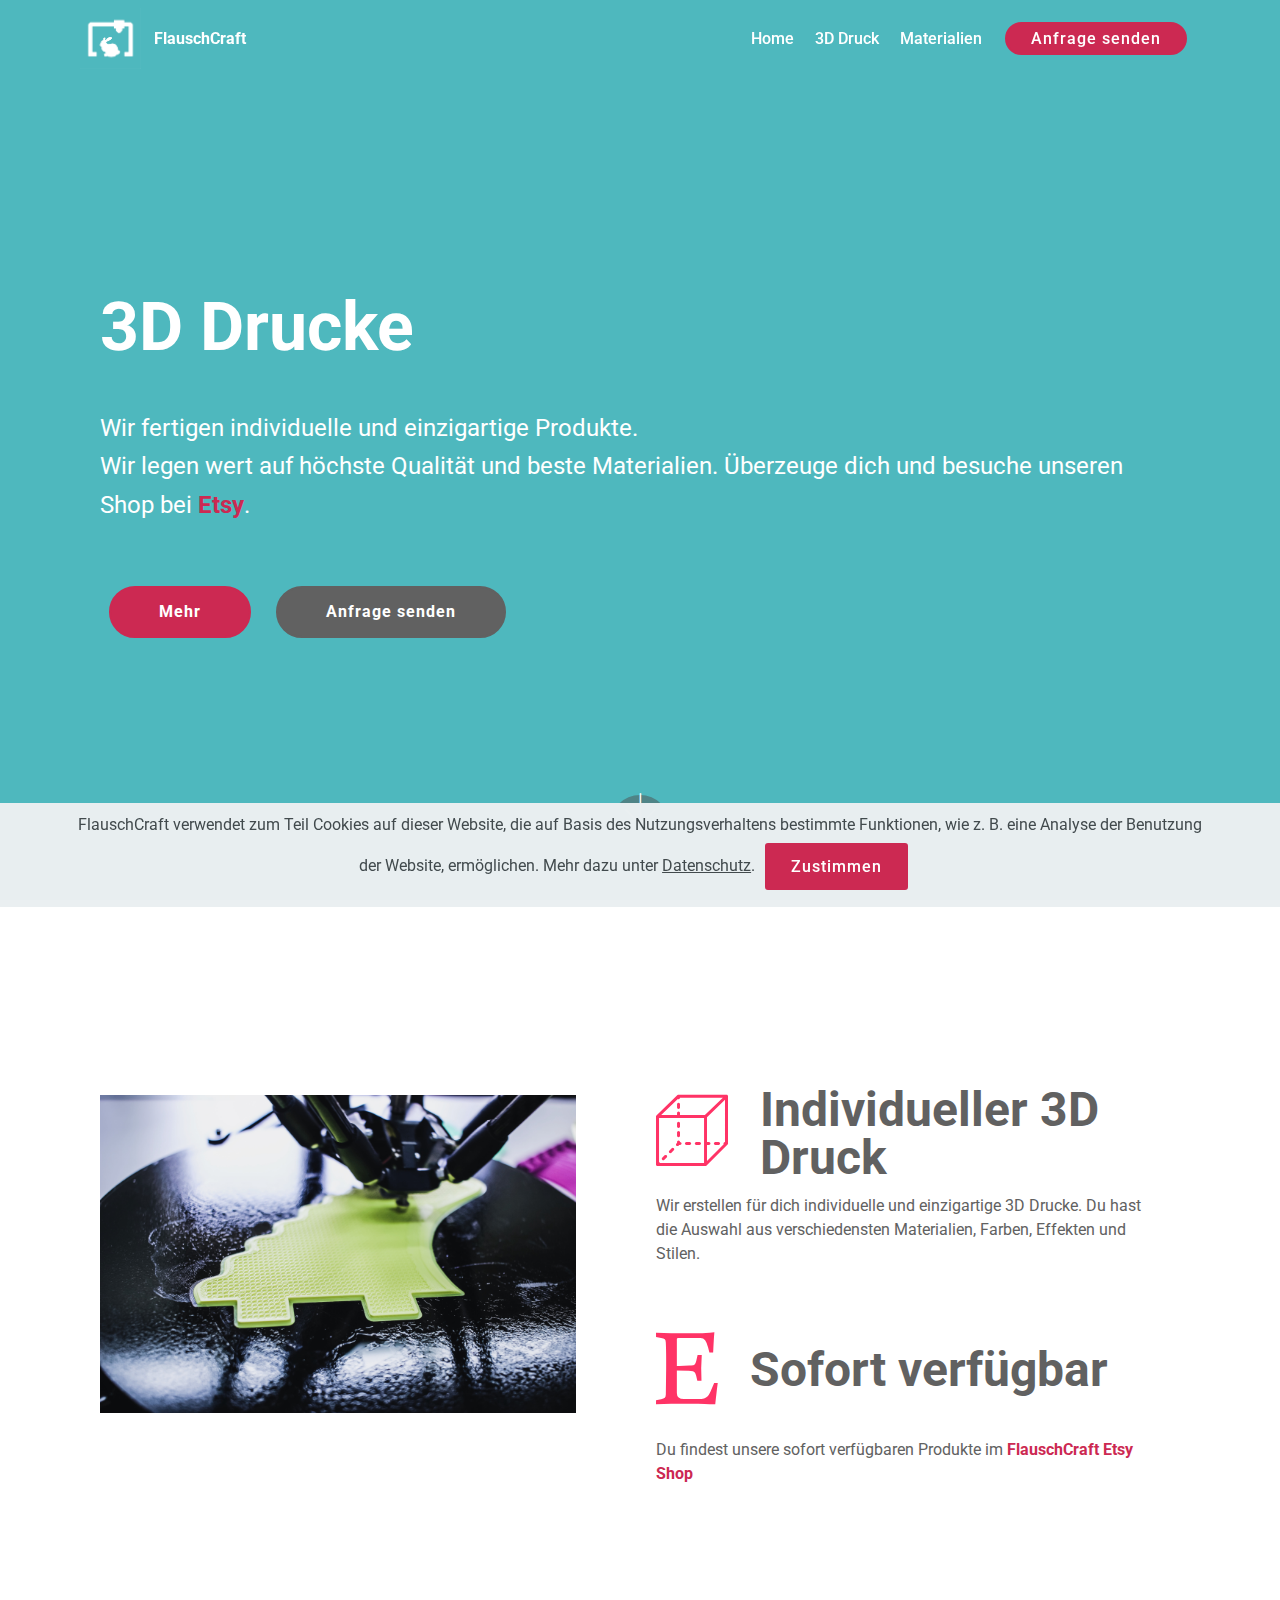
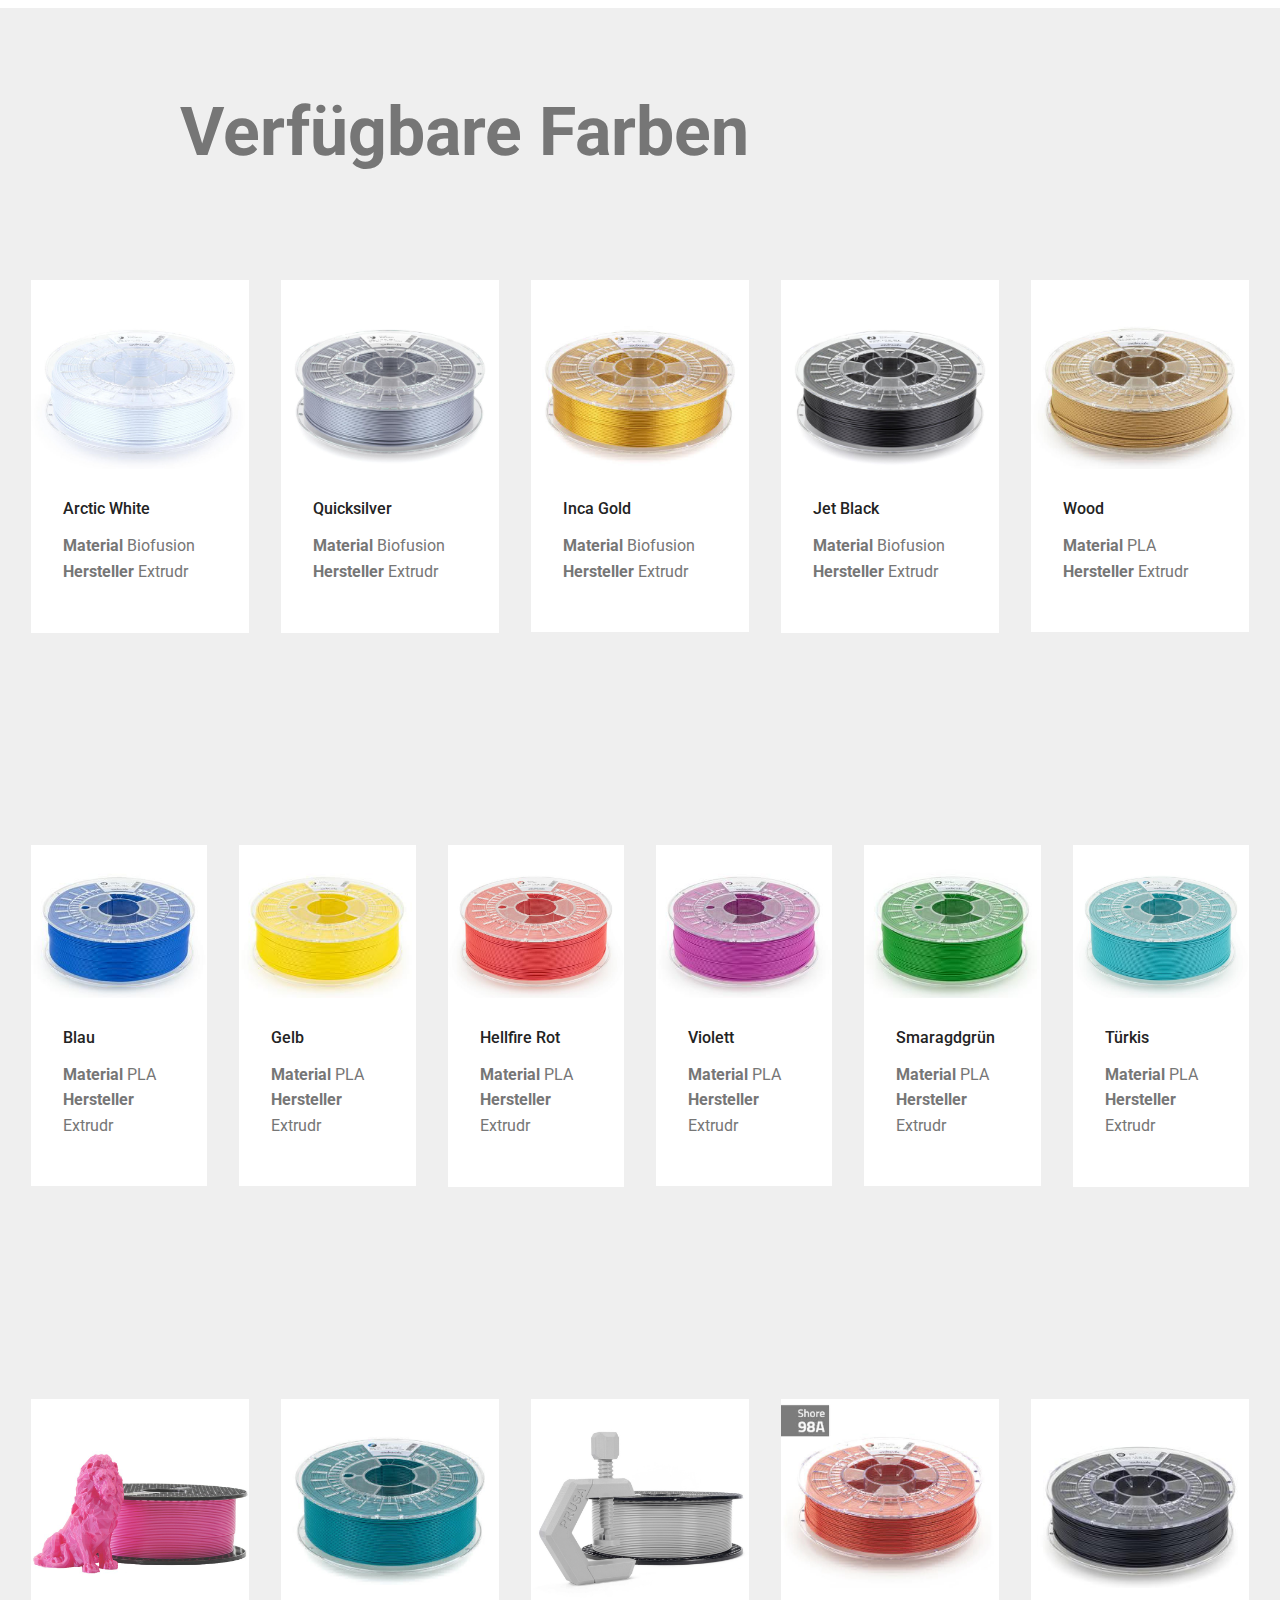
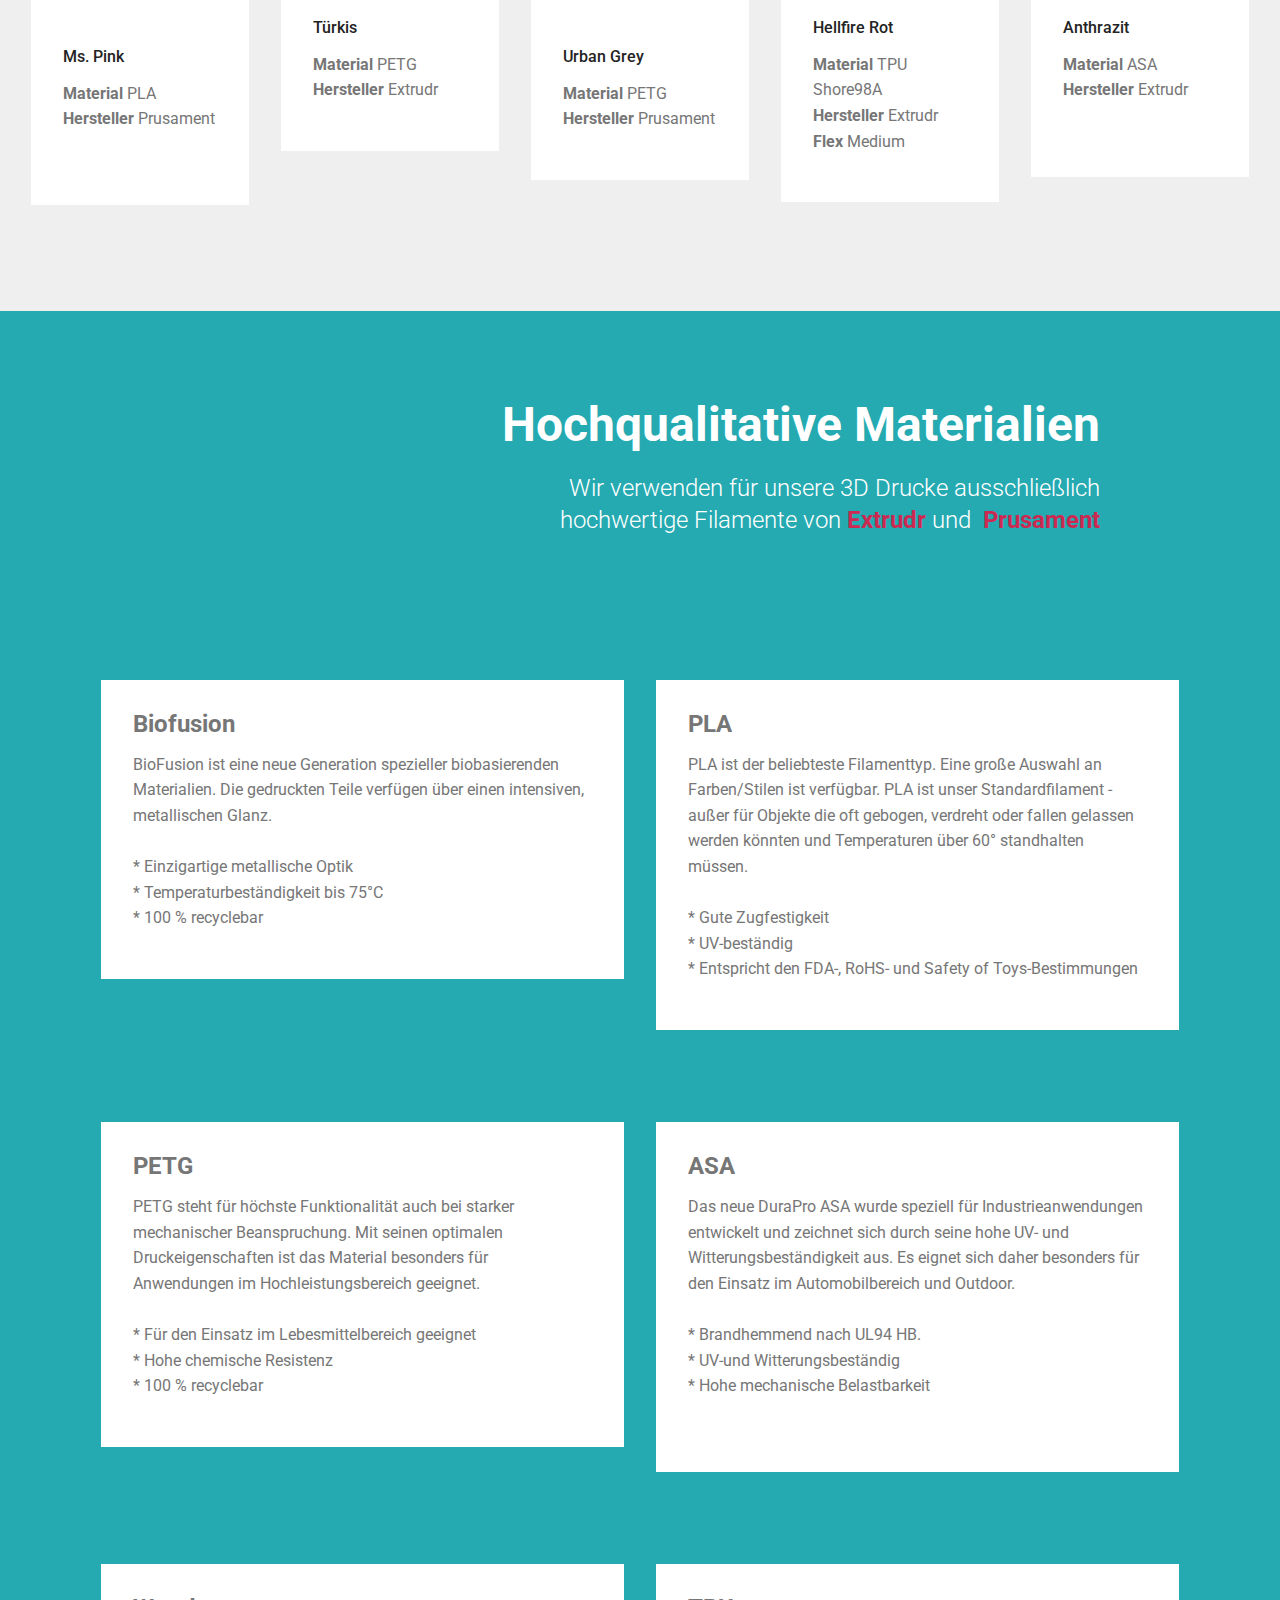
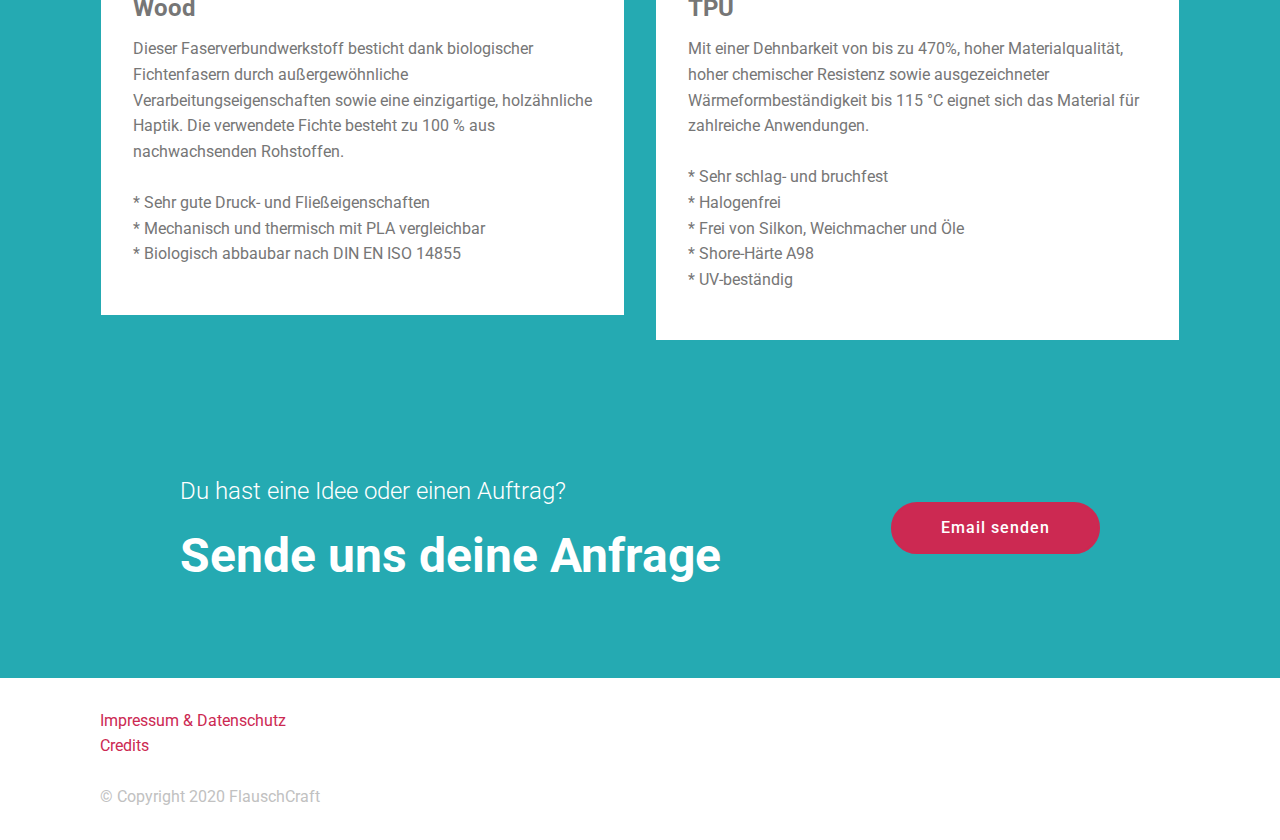
==== commit b576951d: "create github pages" ====
--- a/index.html
+++ b/index.html
@@ -96,7 +96,7 @@
     </nav>
 </section>
 
-<section class="engine"><a href="https://mobirise.info/p">web templates free download</a></section><section class="header11 cid-rLbBrtQ8x7 mbr-fullscreen" data-bg-video="https://www.youtube.com/watch?v=HnPYeBJ9JCc" id="header11-23">
+<section class="engine"><a href="https://mobirise.info/y">html site templates</a></section><section class="header11 cid-rLbBrtQ8x7 mbr-fullscreen" data-bg-video="https://www.youtube.com/watch?v=HnPYeBJ9JCc" id="header11-23">
 
     <!-- Block parameters controls (Blue "Gear" panel) -->
     
@@ -107,7 +107,7 @@
     <div class="container align-left">
         <div class="media-container-column mbr-white col-md-12">
             <h3 class="mbr-section-subtitle py-3 mbr-fonts-style display-5"></h3>
-            <h1 class="mbr-section-title py-3 mbr-fonts-style display-1"><strong>Selbstgemachtes in 3D</strong></h1>
+            <h1 class="mbr-section-title py-3 mbr-fonts-style display-1"><strong>3D Drucke</strong></h1>
             <p class="mbr-text py-3 mbr-fonts-style display-5">Wir fertigen individuelle und einzigartige Produkte.&nbsp;<br>Wir legen wert auf höchste Qualität und beste Materialien. Überzeuge dich und besuche unseren Shop bei <a href="https://www.etsy.com/shop/FlauschCraft" target="_blank"><strong>Etsy</strong></a>.</p>
             <div class="mbr-section-btn py-4"><a class="btn btn-md btn-primary display-4" href="index.html#features11-1n"><strong>Mehr</strong></a> <a class="btn btn-md btn-warning display-4" href="mailto:anfrage@flauschcraft.com"><strong>Anfrage senden</strong></a></div>
         </div>
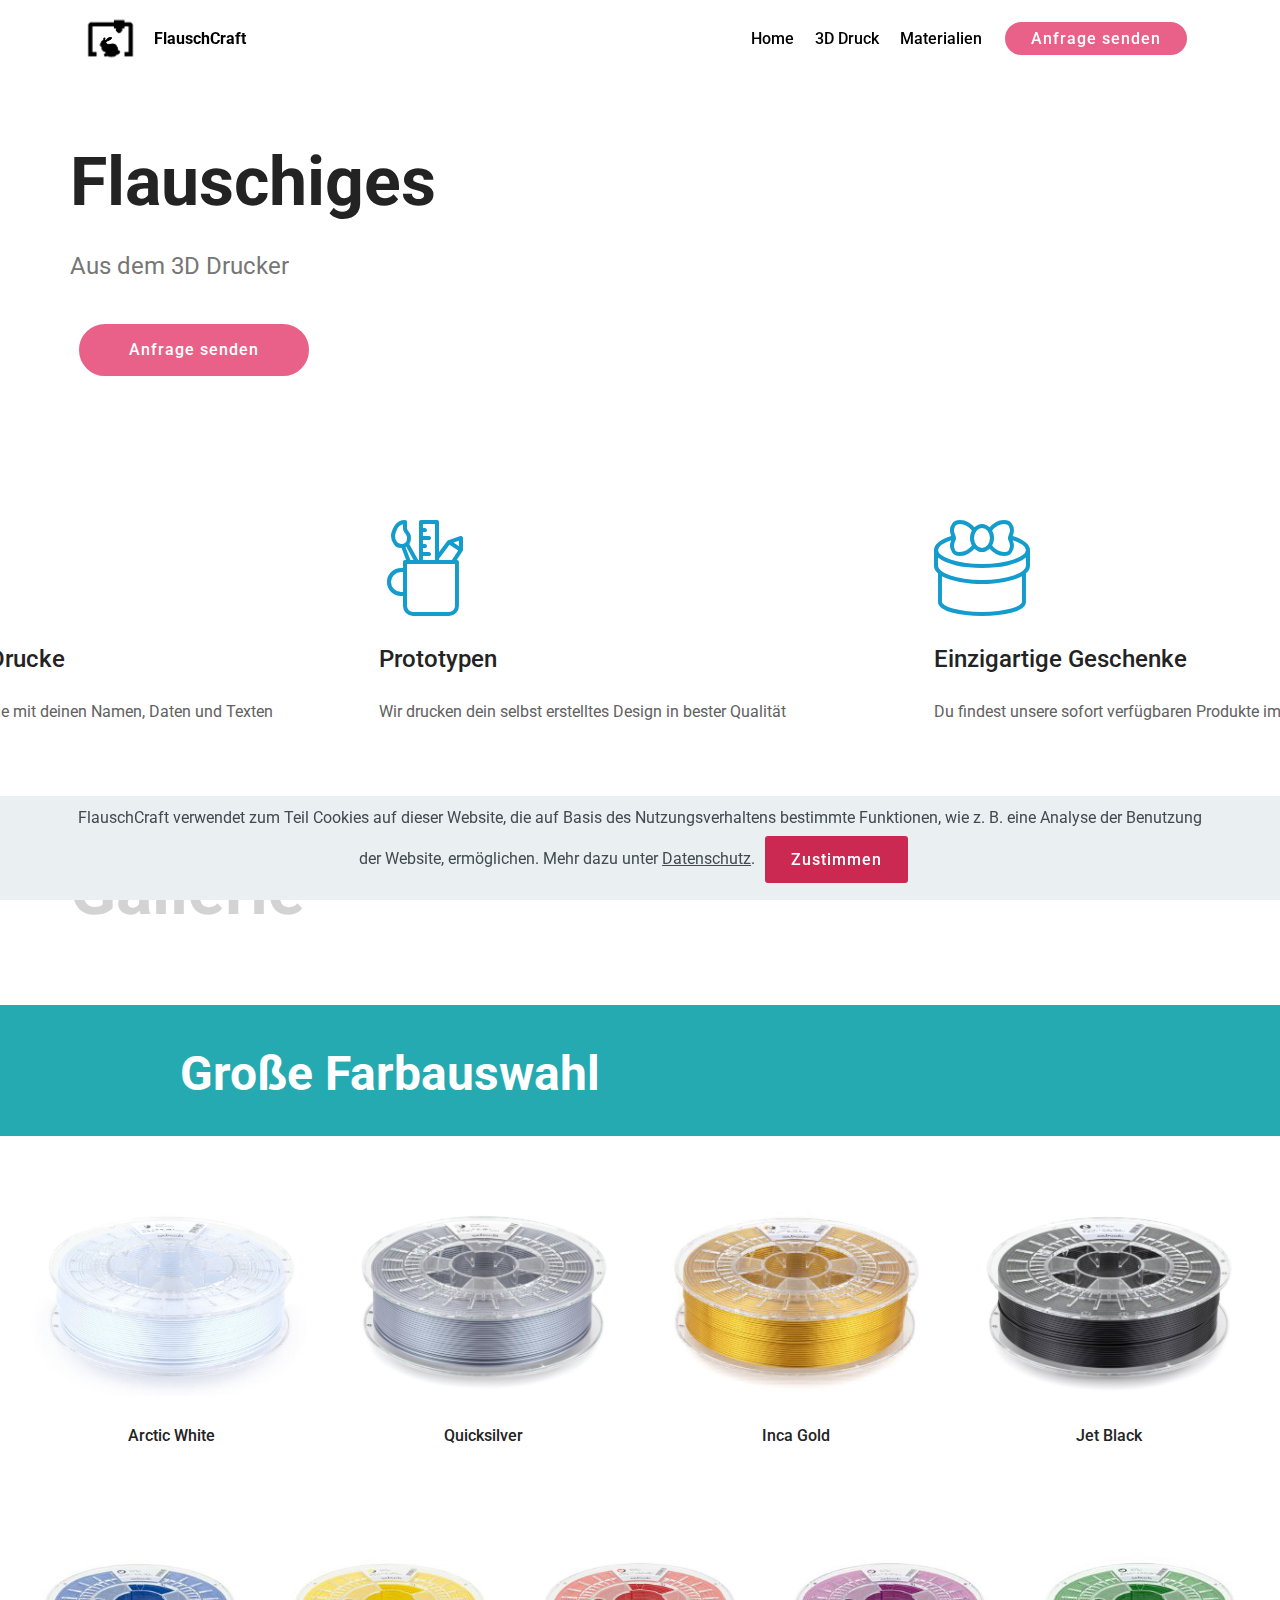
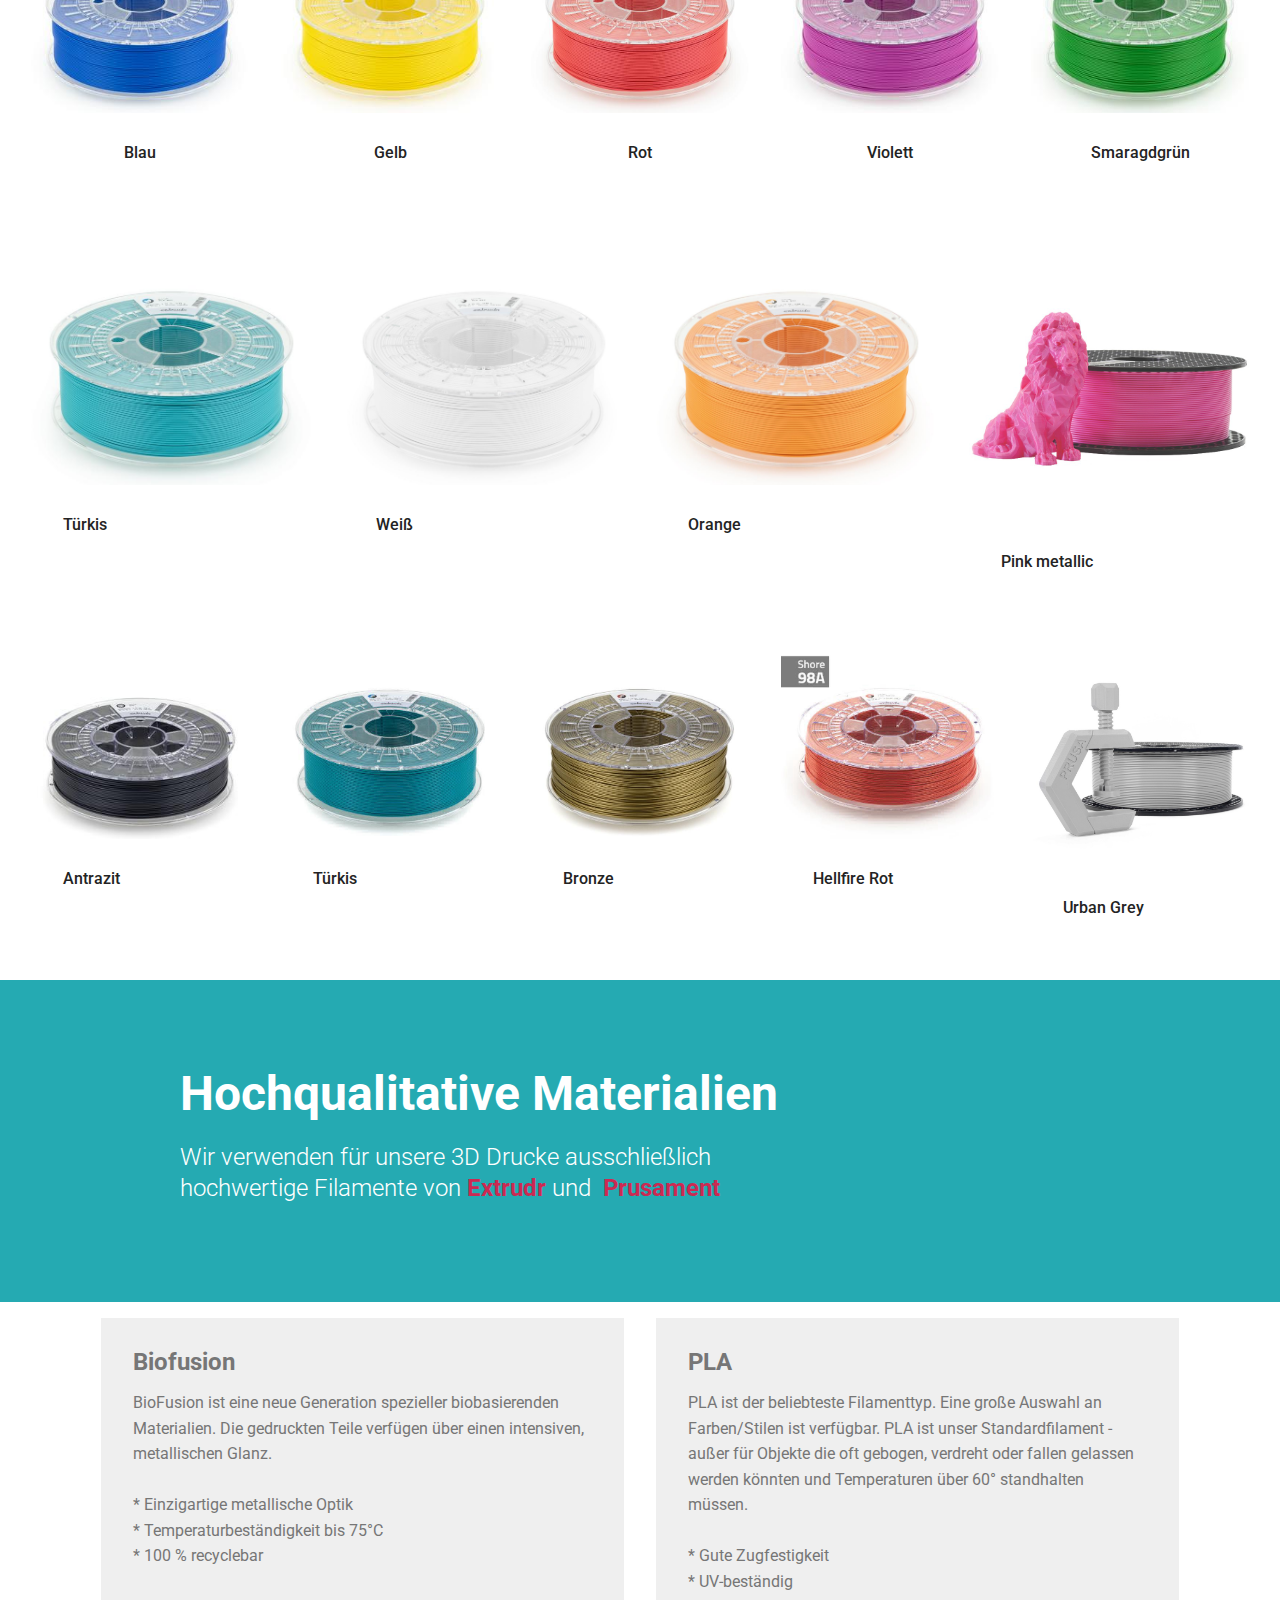
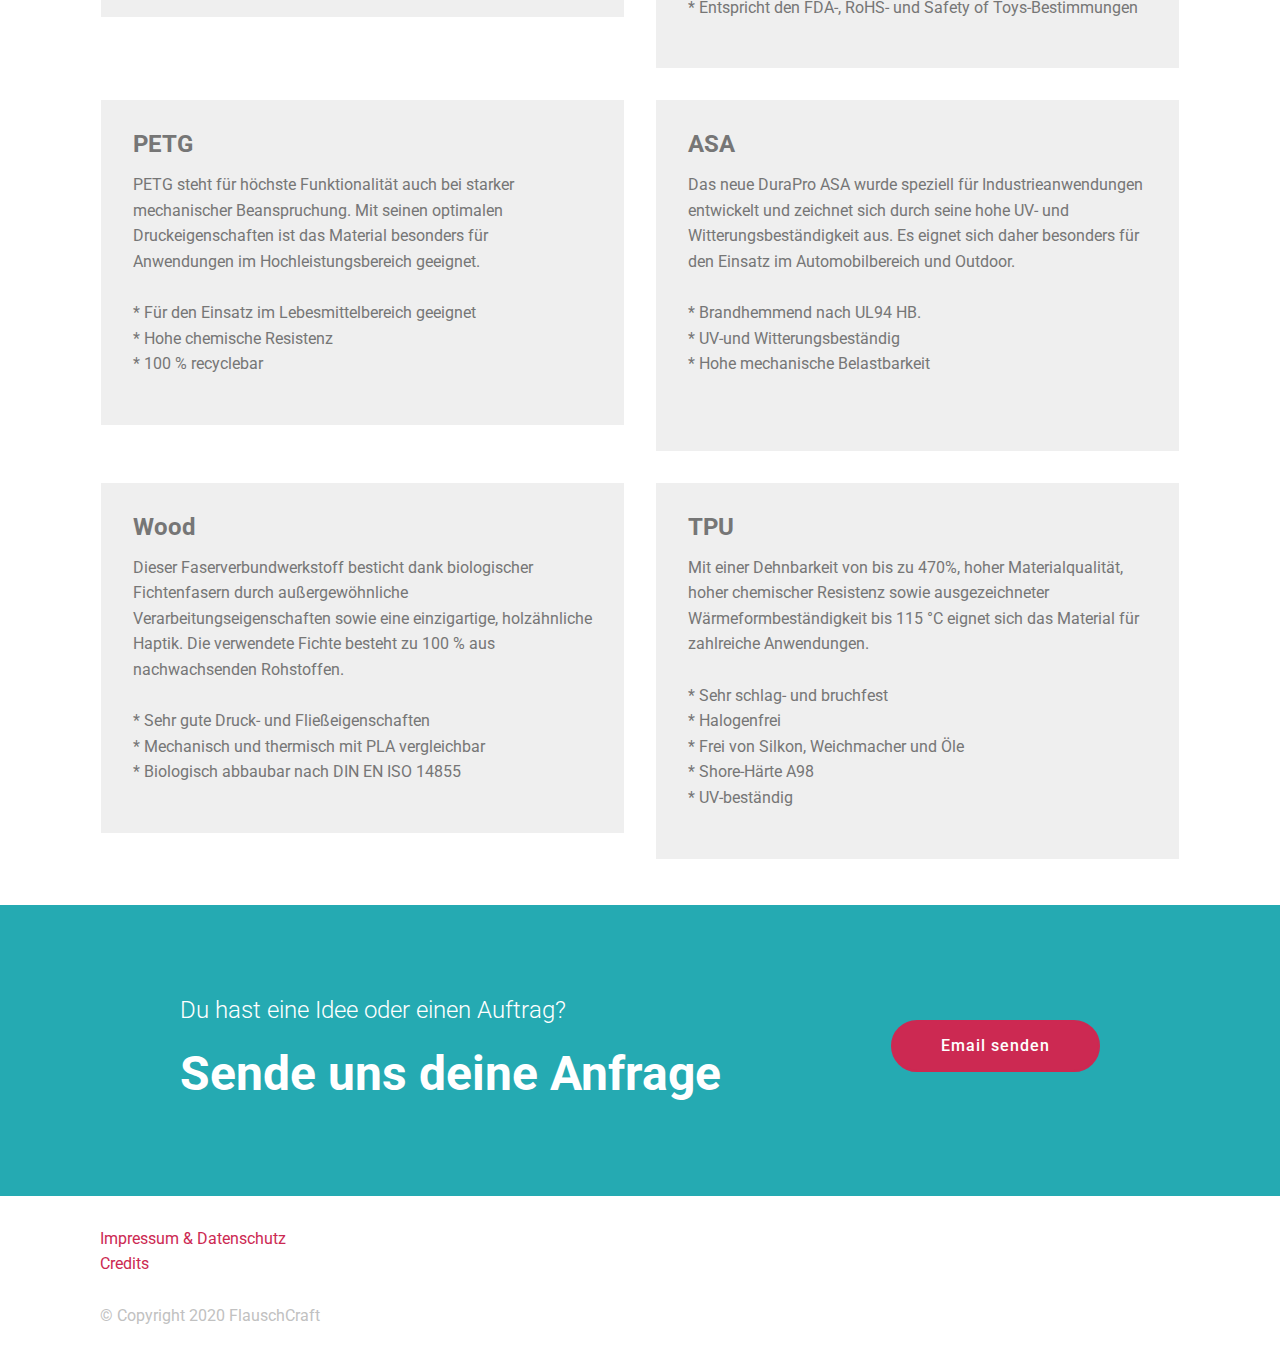
==== commit 04b8033e: "create github pages" ====
--- a/index.html
+++ b/index.html
@@ -6,18 +6,20 @@
   <meta http-equiv="X-UA-Compatible" content="IE=edge">
   <meta name="generator" content="Mobirise v4.11.6, mobirise.com">
   <meta name="viewport" content="width=device-width, initial-scale=1, minimum-scale=1">
-  <link rel="shortcut icon" href="assets/images/flauschcraft-logo-white.png" type="image/x-icon">
+  <link rel="shortcut icon" href="assets/images/flauschcraft-logo-black-1.png" type="image/x-icon">
   <meta name="description" content="Selbstgemachtes, individueller und hochwertiger 3D Druck">
   
   <title>Home</title>
+  <link rel="stylesheet" href="assets/icon54-v4/style.css">
   <link rel="stylesheet" href="assets/icon54-v2/style.css">
   <link rel="stylesheet" href="assets/web/assets/mobirise-icons/mobirise-icons.css">
-  <link rel="stylesheet" href="assets/font-awesome/css/font-awesome.css">
   <link rel="stylesheet" href="assets/bootstrap/css/bootstrap.min.css">
   <link rel="stylesheet" href="assets/bootstrap/css/bootstrap-grid.min.css">
   <link rel="stylesheet" href="assets/bootstrap/css/bootstrap-reboot.min.css">
+  <link rel="stylesheet" href="assets/tether/tether.min.css">
   <link rel="stylesheet" href="assets/dropdown/css/style.css">
-  <link rel="stylesheet" href="assets/tether/tether.min.css">
+  <link rel="stylesheet" href="assets/style.css">
+  <link rel="stylesheet" href="assets/slick.css">
   <link rel="stylesheet" href="assets/theme/css/style.css">
   <link rel="stylesheet" href="assets/formoid-css/recaptcha.css">
   <link rel="preload" as="style" href="assets/mobirise/css/mbr-additional.css"><link rel="stylesheet" href="assets/mobirise/css/mbr-additional.css" type="text/css">
@@ -71,113 +73,121 @@
             <div class="navbar-brand">
                 <span class="navbar-logo">
                     <a href="https://www.flauschcraft.com">
-                         <img src="assets/images/flauschcraft-logo-white.png" alt="FlauschCraft" title="FlauschCraft" style="height: 3.8rem;">
+                         <img src="assets/images/flauschcraft-logo-black-1.png" alt="FlauschCraft" title="FlauschCraft" style="height: 3.8rem;">
                     </a>
                 </span>
-                <span class="navbar-caption-wrap"><a class="navbar-caption text-white display-4" href="https://www.flauschcraft.com">
+                <span class="navbar-caption-wrap"><a class="navbar-caption text-black display-4" href="https://www.flauschcraft.com">
                         FlauschCraft</a></span>
             </div>
         </div>
         <div class="collapse navbar-collapse" id="navbarSupportedContent">
             <ul class="navbar-nav nav-dropdown" data-app-modern-menu="true"><li class="nav-item">
-                    <a class="nav-link link text-white display-4" href="#top">
+                    <a class="nav-link link text-black display-4" href="#top">
                         
                         Home</a>
-                </li><li class="nav-item"><a class="nav-link link text-white display-4" href="index.html#features11-1n">3D Druck</a></li>
+                </li><li class="nav-item"><a class="nav-link link text-black display-4" href="index.html#features11-1n">3D Druck</a></li>
                 <li class="nav-item">
-                    <a class="nav-link link text-white display-4" href="index.html#info2-f">
+                    <a class="nav-link link text-black display-4" href="index.html#info2-f">
                         
                         Materialien</a>
                 </li></ul>
-            <div class="navbar-buttons mbr-section-btn"><a class="btn btn-sm btn-primary display-4" href="mailto:anfrage@flauschcraft.com">
+            <div class="navbar-buttons mbr-section-btn"><a class="btn btn-sm btn-secondary display-4" href="mailto:anfrage@flauschcraft.com">
                     
                     Anfrage senden</a></div>
         </div>
     </nav>
 </section>
 
-<section class="engine"><a href="https://mobirise.info/y">html site templates</a></section><section class="header11 cid-rLbBrtQ8x7 mbr-fullscreen" data-bg-video="https://www.youtube.com/watch?v=HnPYeBJ9JCc" id="header11-23">
-
-    <!-- Block parameters controls (Blue "Gear" panel) -->
-    
-    <!-- End block parameters -->
-
-    <div class="mbr-overlay" style="opacity: 0.8; background-color: rgb(37, 170, 178);">
-    </div>
-    <div class="container align-left">
-        <div class="media-container-column mbr-white col-md-12">
-            <h3 class="mbr-section-subtitle py-3 mbr-fonts-style display-5"></h3>
-            <h1 class="mbr-section-title py-3 mbr-fonts-style display-1"><strong>3D Drucke</strong></h1>
-            <p class="mbr-text py-3 mbr-fonts-style display-5">Wir fertigen individuelle und einzigartige Produkte.&nbsp;<br>Wir legen wert auf höchste Qualität und beste Materialien. Überzeuge dich und besuche unseren Shop bei <a href="https://www.etsy.com/shop/FlauschCraft" target="_blank"><strong>Etsy</strong></a>.</p>
-            <div class="mbr-section-btn py-4"><a class="btn btn-md btn-primary display-4" href="index.html#features11-1n"><strong>Mehr</strong></a> <a class="btn btn-md btn-warning display-4" href="mailto:anfrage@flauschcraft.com"><strong>Anfrage senden</strong></a></div>
-        </div>
-    </div>
-
-    <div class="mbr-arrow hidden-sm-down" aria-hidden="true">
-        <a href="#next">
-            <i class="mbri-down mbr-iconfont"></i>
-        </a>
-    </div>
-</section>
-
-<section class="features11 cid-rL7l80GH9S" id="features11-1n">
-
-    
-
-    
-
-    <div class="container">   
-        <div class="col-md-12">
-            <div class="media-container-row">
-                <div class="mbr-figure m-auto" style="width: 50%;">
-                    <img src="assets/images/ines-alvarez-fdez-l-n7banlc5y-unsplash.jpg" alt="Mobirise" title="">
-                </div>
-                <div class=" align-left aside-content">
-                    <h2 class="mbr-title pt-2 mbr-fonts-style display-2"></h2>
-                    <div class="mbr-section-text">
-                        <p class="mbr-text mb-5 pt-3 mbr-light mbr-fonts-style display-5"></p>
-                    </div>
-
-                    <div class="block-content">
-                        <div class="card p-3 pr-3">
-                            <div class="media">
-                                <div class=" align-self-center card-img pb-3">
-                                    <span class="mbr-iconfont icon54-v2-cube" style="color: rgb(255, 51, 102); fill: rgb(255, 51, 102);"></span>
-                                </div>     
-                                <div class="media-body">
-                                    <h4 class="card-title mbr-fonts-style display-2"><strong>Individueller 3D Druck</strong></h4>
-                                </div>
-                            </div>                
-
-                            <div class="card-box">
-                                <p class="block-text mbr-fonts-style display-7">Wir erstellen für dich individuelle und einzigartige 3D Drucke. Du hast die Auswahl aus verschiedensten Materialien, Farben, Effekten und Stilen.</p>
-                            </div>
-                        </div>
-
-                        <div class="card p-3 pr-3">
-                            <div class="media">
-                                <div class="align-self-center card-img pb-3">
-                                    <span class="mbr-iconfont fa-etsy fa" style="color: rgb(255, 51, 102); fill: rgb(255, 51, 102);"></span>
-                                </div>     
-                                <div class="media-body">
-                                    <h4 class="card-title mbr-fonts-style display-2"><strong>Sofort verfügbar</strong></h4>
-                                </div>
-                            </div>                
-
-                            <div class="card-box">
-                                <p class="block-text mbr-fonts-style display-7">
-                                    Du findest unsere sofort verfügbaren Produkte im <a href="https://www.etsy.com/shop/FlauschCraft" target="_blank"><strong>FlauschCraft Etsy Shop</strong></a>
-                                </p>
-                            </div>
-                        </div>
-                    </div>
-                </div>
-            </div>
-        </div> 
-    </div>          
-</section>
-
-<section class="mbr-section info1 cid-rMmbXGMeTk" id="info1-2i">
+<section class="engine"><a href="https://mobirise.info/k">how to develop free website</a></section><section class="header1 cid-rVX9PmVg1i" id="header16-2o">
+
+    
+
+    
+
+    <div class="container">
+        <div class="row justify-content-md-center">
+            <div class="col-md-10 align-center">
+                <h1 class="mbr-section-title mbr-bold pb-3 mbr-fonts-style display-1">
+                    <br>Flauschiges</h1>
+                
+                <p class="mbr-text pb-3 mbr-fonts-style display-5">
+                    Aus dem 3D Drucker</p>
+                <div class="mbr-section-btn"><a class="btn btn-md btn-secondary display-4" href="mailto:anfrage@flauschcraft.com">Anfrage senden</a></div>
+            </div>
+        </div>
+    </div>
+
+</section>
+
+<section class="features1 cid-rVXajASIRm" id="features1-2p">
+    
+    
+
+    
+    <div class="container">
+        <div class="media-container-row">
+
+            <div class="card p-3 col-12 col-md-6 col-lg-4">
+                <div class="card-img pb-3">
+                    <span class="mbr-iconfont icon54-v2-cube"></span>
+                </div>
+                <div class="card-box">
+                    <h4 class="card-title py-3 mbr-fonts-style display-5">
+                        Individuelle 3D Drucke</h4>
+                    <p class="mbr-text mbr-fonts-style display-7">
+                        Sende uns deine Wünsche mit deinen Namen, Daten und Texten</p>
+                </div>
+            </div>
+
+            <div class="card p-3 col-12 col-md-6 col-lg-4">
+                <div class="card-img pb-3">
+                    <span class="mbr-iconfont icon54-v4-design-mug"></span>
+                </div>
+                <div class="card-box">
+                    <h4 class="card-title py-3 mbr-fonts-style display-5">
+                        Prototypen</h4>
+                    <p class="mbr-text mbr-fonts-style display-7">
+                        Wir drucken dein selbst erstelltes Design in bester Qualität</p>
+                </div>
+            </div>
+
+            <div class="card p-3 col-12 col-md-6 col-lg-4">
+                <div class="card-img pb-3">
+                    <span class="mbr-iconfont icon54-v4-present-3"></span>
+                </div>
+                <div class="card-box">
+                    <h4 class="card-title py-3 mbr-fonts-style display-5">
+                        Einzigartige Geschenke</h4>
+                    <p class="mbr-text mbr-fonts-style display-7">
+                        Du findest unsere sofort verfügbaren Produkte im FlauschCraft <a href="https://www.etsy.com/flauschcraft" target="_blank"><strong>Etsy</strong></a> Shop
+                    </p>
+                </div>
+            </div>
+
+            
+
+        </div>
+
+    </div>
+
+</section>
+
+<section class="mbr-instagram-feed" data-rows="" data-per-row-slider="4" data-spacing="5" data-full-width="" data-token="33618347014.727bfe1.dda51b885a6d45bb8501a78135ee1b70" data-per-row-grid="" id="instagram-feed-block-2r" data-rv-view="8" style="background-color: rgb(255, 255, 255); padding-top: 40px; padding-bottom: 40px;">
+    
+    <div class="container container_toggle">
+        <div class="row">
+            <div class="col">
+                <div class="inst">
+                    <h1 class="inst__title align-center mbr-fonts-style display-1"><strong>Gallerie</strong></h1>
+                    <div class="inst__content"></div>
+                    
+                </div>
+            </div>
+        </div>
+    </div>
+</section>
+
+<section class="mbr-section info1 cid-rVXnraNvm5" id="info1-33">
 
     
 
@@ -186,8 +196,8 @@
         <div class="row justify-content-center content-row">
             <div class="media-container-column title col-12 col-lg-7 col-md-6">
                 
-                <h2 class="align-left mbr-bold mbr-fonts-style display-1">
-                    Verfügbare Farben</h2>
+                <h2 class="align-left mbr-bold mbr-fonts-style display-2">
+                    Große Farbauswahl</h2>
             </div>
             <div class="media-container-column col-12 col-lg-3 col-md-4">
                 
@@ -203,7 +213,7 @@
     
     <div class="container-fluid">
         <div class="media-container-row">
-            <div class="card p-3 col-12 col-md-6 my-col">
+            <div class="card p-3 col-12 col-md-6 col-lg-3">
                 <div class="card-wrapper">
                     <div class="card-img">
                         <img src="assets/images/201907-biofusion-arcticwhite.1200x1043-q75-crop.jpg-800x695.jpg" alt="Mobirise" title="">
@@ -211,12 +221,12 @@
                     <div class="card-box">
                         <h4 class="card-title pb-3 mbr-fonts-style display-7">
                             Arctic White</h4>
-                        <p class="mbr-text mbr-fonts-style display-7"><strong>Material</strong> Biofusion<br><strong>Hersteller</strong> Extrudr</p>
-                    </div>
-                </div>
-            </div>
-
-            <div class="card p-3 col-12 col-md-6 my-col">
+                        
+                    </div>
+                </div>
+            </div>
+
+            <div class="card p-3 col-12 col-md-6 col-lg-3">
                 <div class="card-wrapper">
                     <div class="card-img">
                         <img src="assets/images/201907-biofusion-quicksilver.1200x1043-q75-crop.jpg.jpg" alt="Mobirise" title="">
@@ -224,12 +234,12 @@
                     <div class="card-box">
                         <h4 class="card-title pb-3 mbr-fonts-style display-7">
                             Quicksilver</h4>
-                        <p class="mbr-text mbr-fonts-style display-7"><strong>Material</strong> Biofusion<br><strong>Hersteller</strong> Extrudr</p>
-                    </div>
-                </div>
-            </div>
-
-            <div class="card p-3 col-12 col-md-6 my-col">
+                        
+                    </div>
+                </div>
+            </div>
+
+            <div class="card p-3 col-12 col-md-6 col-lg-3">
                 <div class="card-wrapper">
                     <div class="card-img">
                         <img src="assets/images/201907-biofusion-incagold.600x521-q75-crop.jpg-600x521.jpg" alt="Mobirise" title="">
@@ -237,12 +247,12 @@
                     <div class="card-box">
                         <h4 class="card-title pb-3 mbr-fonts-style display-7">
                             Inca Gold</h4>
-                        <p class="mbr-text mbr-fonts-style display-7"><strong>Material</strong> Biofusion<br><strong>Hersteller</strong> Extrudr</p>
-                    </div>
-                </div>
-            </div>
-
-            <div class="card p-3 col-12 col-md-6 my-col">
+                        
+                    </div>
+                </div>
+            </div>
+
+            <div class="card p-3 col-12 col-md-6 col-lg-3">
                 <div class="card-wrapper">
                     <div class="card-img">
                         <img src="assets/images/201907-biofusion-jetblack.1200x1043-q75-crop.jpg.jpg" alt="Mobirise" title="">
@@ -250,22 +260,11 @@
                     <div class="card-box">
                         <h4 class="card-title pb-3 mbr-fonts-style display-7">
                             Jet Black</h4>
-                        <p class="mbr-text mbr-fonts-style display-7"><strong>Material</strong> Biofusion<br><strong>Hersteller</strong> Extrudr</p>
-                    </div>
-                </div>
-            </div>
-            <div class="card p-3 col-12 col-md-6 my-col">
-                <div class="card-wrapper">
-                    <div class="card-img">
-                        <img src="assets/images/201910-wood-fichte.600x521-q75-crop.jpg-600x521.jpg" alt="Mobirise" title="">
-                    </div>
-                    <div class="card-box">
-                        <h4 class="card-title pb-3 mbr-fonts-style display-7">
-                            Wood</h4>
-                        <p class="mbr-text mbr-fonts-style display-7"><strong>Material</strong> PLA<br><strong>Hersteller</strong> Extrudr</p>
-                    </div>
-                </div>
-            </div>
+                        
+                    </div>
+                </div>
+            </div>
+            
             
         </div>
     </div>
@@ -278,7 +277,7 @@
     
     <div class="container-fluid">
         <div class="media-container-row">
-            <div class="card p-3 col-12 col-md-6 col-lg-2">
+            <div class="card p-3 col-12 col-md-6 my-col">
                 <div class="card-wrapper">
                     <div class="card-img">
                         <img src="assets/images/20190513-pla-nx2-blue-6yccypu.295x256-q75-crop.jpg.jpg" alt="Mobirise" title="">
@@ -286,12 +285,12 @@
                     <div class="card-box">
                         <h4 class="card-title pb-3 mbr-fonts-style display-7">
                             Blau</h4>
-                        <p class="mbr-text mbr-fonts-style display-7"><strong>Material</strong> PLA<br><strong>Hersteller</strong> Extrudr</p>
-                    </div>
-                </div>
-            </div>
-
-            <div class="card p-3 col-12 col-md-6 col-lg-2">
+                        
+                    </div>
+                </div>
+            </div>
+
+            <div class="card p-3 col-12 col-md-6 my-col">
                 <div class="card-wrapper">
                     <div class="card-img">
                         <img src="assets/images/20190513-pla-nx2-yellow-eyi48vq.295x256-q75-crop.jpg.jpg" alt="Mobirise" title="">
@@ -299,128 +298,180 @@
                     <div class="card-box">
                         <h4 class="card-title pb-3 mbr-fonts-style display-7">
                             Gelb</h4>
-                        <p class="mbr-text mbr-fonts-style display-7"><strong>Material</strong> PLA<br><strong>Hersteller</strong> Extrudr</p>
-                    </div>
-                </div>
-            </div>
-
-            <div class="card p-3 col-12 col-md-6 col-lg-2">
+                        
+                    </div>
+                </div>
+            </div>
+
+            <div class="card p-3 col-12 col-md-6 my-col">
                 <div class="card-wrapper">
                     <div class="card-img">
                         <img src="assets/images/20190513-pla-nx2-hellfirered-p21wm9s.600x521-q75-crop.jpg.jpg" alt="Mobirise" title="">
                     </div>
                     <div class="card-box">
+                        <h4 class="card-title pb-3 mbr-fonts-style display-7">Rot</h4>
+                        
+                    </div>
+                </div>
+            </div>
+
+            <div class="card p-3 col-12 col-md-6 my-col">
+                <div class="card-wrapper">
+                    <div class="card-img">
+                        <img src="assets/images/20190513-pla-nx2-purple-dp77pdn.295x256-q75-crop.jpg.jpg" alt="Mobirise" title="">
+                    </div>
+                    <div class="card-box">
+                        <h4 class="card-title pb-3 mbr-fonts-style display-7">
+                            Violett</h4>
+                        
+                    </div>
+                </div>
+            </div>
+            <div class="card p-3 col-12 col-md-6 my-col">
+                <div class="card-wrapper">
+                    <div class="card-img">
+                        <img src="assets/images/20190513-pla-nx2-emeraldgreen.295x256-q75-crop.jpg.jpg" alt="Mobirise" title="">
+                    </div>
+                    <div class="card-box">
+                        <h4 class="card-title pb-3 mbr-fonts-style display-7">
+                            Smaragdgrün</h4>
+                        
+                    </div>
+                </div>
+            </div>
+            
+        </div>
+    </div>
+</section>
+
+<section class="features17 cid-rVXd9rVBZE" id="features17-2q">
+    
+    
+
+    
+    <div class="container-fluid">
+        <div class="media-container-row">
+            <div class="card p-3 col-12 col-md-6 col-lg-3">
+                <div class="card-wrapper">
+                    <div class="card-img">
+                        <img src="assets/images/20190513-pla-nx2-turquoise-dmkpicy.600x521-q75-crop.jpg.jpg" alt="Mobirise" title="">
+                    </div>
+                    <div class="card-box">
+                        <h4 class="card-title pb-3 mbr-fonts-style display-7">
+                            Türkis</h4>
+                        
+                    </div>
+                </div>
+            </div>
+
+            <div class="card p-3 col-12 col-md-6 col-lg-3">
+                <div class="card-wrapper">
+                    <div class="card-img">
+                        <img src="assets/images/20190513-pla-nx2-white.1200x1043-q75-crop.jpg.jpg" alt="Mobirise" title="">
+                    </div>
+                    <div class="card-box">
+                        <h4 class="card-title pb-3 mbr-fonts-style display-7">
+                            Weiß</h4>
+                        
+                    </div>
+                </div>
+            </div>
+
+            <div class="card p-3 col-12 col-md-6 col-lg-3">
+                <div class="card-wrapper">
+                    <div class="card-img">
+                        <img src="assets/images/20190513-pla-nx2-orange.1200x1043-q75-crop.jpg.jpg" alt="Mobirise" title="">
+                    </div>
+                    <div class="card-box">
+                        <h4 class="card-title pb-3 mbr-fonts-style display-7">Orange</h4>
+                        
+                    </div>
+                </div>
+            </div>
+
+            <div class="card p-3 col-12 col-md-6 col-lg-3">
+                <div class="card-wrapper">
+                    <div class="card-img">
+                        <img src="assets/images/prusament-pla-ms-pink-1kg.jpg" alt="Mobirise" title="">
+                    </div>
+                    <div class="card-box">
+                        <h4 class="card-title pb-3 mbr-fonts-style display-7">
+                            Pink metallic</h4>
+                        
+                    </div>
+                </div>
+            </div>
+            
+            
+        </div>
+    </div>
+</section>
+
+<section class="features17 cid-rQWFFnoZ0Z" id="features17-2n">
+    
+    
+
+    
+    <div class="container-fluid">
+        <div class="media-container-row">
+            <div class="card p-3 col-12 col-md-6 my-col">
+                <div class="card-wrapper">
+                    <div class="card-img">
+                        <img src="assets/images/201905-asa-anthracite.295x256-q75-crop.jpg.jpg" alt="Mobirise" title="">
+                    </div>
+                    <div class="card-box">
+                        <h4 class="card-title pb-3 mbr-fonts-style display-7">
+                            Antrazit</h4>
+                        
+                    </div>
+                </div>
+            </div>
+
+            <div class="card p-3 col-12 col-md-6 my-col">
+                <div class="card-wrapper">
+                    <div class="card-img">
+                        <img src="assets/images/201905-petg-turquoise.600x521-q75-crop.jpg-600x521.jpg" alt="Mobirise" title="">
+                    </div>
+                    <div class="card-box">
+                        <h4 class="card-title pb-3 mbr-fonts-style display-7">
+                            Türkis</h4>
+                        
+                    </div>
+                </div>
+            </div>
+
+            <div class="card p-3 col-12 col-md-6 my-col">
+                <div class="card-wrapper">
+                    <div class="card-img">
+                        <img src="assets/images/201905-petg-bronze.600x521-q75-crop.jpg.jpg" alt="Mobirise" title="">
+                    </div>
+                    <div class="card-box">
+                        <h4 class="card-title pb-3 mbr-fonts-style display-7">
+                            Bronze</h4>
+                        
+                    </div>
+                </div>
+            </div>
+
+            <div class="card p-3 col-12 col-md-6 my-col">
+                <div class="card-wrapper">
+                    <div class="card-img">
+                        <img src="assets/images/201904-flex-medium-shore-red-uvxsj9n.600x521-q75-crop.jpg-600x521.jpg" alt="Mobirise" title="">
+                    </div>
+                    <div class="card-box">
                         <h4 class="card-title pb-3 mbr-fonts-style display-7">Hellfire Rot</h4>
-                        <p class="mbr-text mbr-fonts-style display-7"><strong>Material</strong> PLA<br><strong>Hersteller</strong> Extrudr</p>
-                    </div>
-                </div>
-            </div>
-
-            <div class="card p-3 col-12 col-md-6 col-lg-2">
-                <div class="card-wrapper">
-                    <div class="card-img">
-                        <img src="assets/images/20190513-pla-nx2-purple-dp77pdn.295x256-q75-crop.jpg.jpg" alt="Mobirise" title="">
-                    </div>
-                    <div class="card-box">
-                        <h4 class="card-title pb-3 mbr-fonts-style display-7">
-                            Violett</h4>
-                        <p class="mbr-text mbr-fonts-style display-7"><strong>Material</strong> PLA<br><strong>Hersteller</strong> Extrudr</p>
-                    </div>
-                </div>
-            </div>
-            <div class="card p-3 col-12 col-md-6 col-lg-2">
-                <div class="card-wrapper">
-                    <div class="card-img">
-                        <img src="assets/images/20190513-pla-nx2-emeraldgreen.295x256-q75-crop.jpg.jpg" alt="Mobirise" title="">
-                    </div>
-                    <div class="card-box">
-                        <h4 class="card-title pb-3 mbr-fonts-style display-7">
-                            Smaragdgrün</h4>
-                        <p class="mbr-text mbr-fonts-style display-7"><strong>Material</strong> PLA<br><strong>Hersteller</strong> Extrudr</p>
-                    </div>
-                </div>
-            </div>
-            <div class="card p-3 col-12 col-md-6 col-lg-2">
-                <div class="card-wrapper">
-                    <div class="card-img">
-                        <img src="assets/images/20190513-pla-nx2-turquoise-dmkpicy.600x521-q75-crop.jpg.jpg" alt="Mobirise" title="">
-                    </div>
-                    <div class="card-box">
-                        <h4 class="card-title pb-3 mbr-fonts-style display-7">
-                            Türkis</h4>
-                        <p class="mbr-text mbr-fonts-style display-7"><strong>Material</strong> PLA<br><strong>Hersteller</strong> Extrudr</p>
-                    </div>
-                </div>
-            </div>
-        </div>
-    </div>
-</section>
-
-<section class="features17 cid-rQWFFnoZ0Z" id="features17-2n">
-    
-    
-
-    
-    <div class="container-fluid">
-        <div class="media-container-row">
-            <div class="card p-3 col-12 col-md-6 my-col">
-                <div class="card-wrapper">
-                    <div class="card-img">
-                        <img src="assets/images/prusament-pla-ms-pink-1kg.jpg" alt="Mobirise" title="">
-                    </div>
-                    <div class="card-box">
-                        <h4 class="card-title pb-3 mbr-fonts-style display-7">
-                            Ms. Pink</h4>
-                        <p class="mbr-text mbr-fonts-style display-7"><strong>Material</strong> PLA<br><strong>Hersteller</strong> Prusament<br><br></p>
-                    </div>
-                </div>
-            </div>
-
-            <div class="card p-3 col-12 col-md-6 my-col">
-                <div class="card-wrapper">
-                    <div class="card-img">
-                        <img src="assets/images/201905-petg-turquoise.600x521-q75-crop.jpg-600x521.jpg" alt="Mobirise" title="">
-                    </div>
-                    <div class="card-box">
-                        <h4 class="card-title pb-3 mbr-fonts-style display-7">
-                            Türkis</h4>
-                        <p class="mbr-text mbr-fonts-style display-7"><strong>Material</strong> PETG<br><strong>Hersteller</strong> Extrudr</p>
-                    </div>
-                </div>
-            </div>
-
+                        
+                    </div>
+                </div>
+            </div>
             <div class="card p-3 col-12 col-md-6 my-col">
                 <div class="card-wrapper">
                     <div class="card-img">
                         <img src="assets/images/prusament-petg-urban-grey-1kg-1.jpg" alt="Mobirise" title="">
                     </div>
                     <div class="card-box">
-                        <h4 class="card-title pb-3 mbr-fonts-style display-7">
-                            Urban Grey</h4>
-                        <p class="mbr-text mbr-fonts-style display-7"><strong>Material</strong> PETG<br><strong>Hersteller</strong> Prusament</p>
-                    </div>
-                </div>
-            </div>
-
-            <div class="card p-3 col-12 col-md-6 my-col">
-                <div class="card-wrapper">
-                    <div class="card-img">
-                        <img src="assets/images/201904-flex-medium-shore-red-uvxsj9n.600x521-q75-crop.jpg-600x521.jpg" alt="Mobirise" title="">
-                    </div>
-                    <div class="card-box">
-                        <h4 class="card-title pb-3 mbr-fonts-style display-7">Hellfire Rot</h4>
-                        <p class="mbr-text mbr-fonts-style display-7"><strong>Material</strong> TPU Shore98A<br><strong>Hersteller</strong> Extrudr<br><strong>Flex</strong> Medium</p>
-                    </div>
-                </div>
-            </div>
-            <div class="card p-3 col-12 col-md-6 my-col">
-                <div class="card-wrapper">
-                    <div class="card-img">
-                        <img src="assets/images/201905-asa-anthracite.295x256-q75-crop.jpg.jpg" alt="Mobirise" title="">
-                    </div>
-                    <div class="card-box">
-                        <h4 class="card-title pb-3 mbr-fonts-style display-7">Anthrazit</h4>
-                        <p class="mbr-text mbr-fonts-style display-7"><strong>Material</strong> ASA<br><strong>Hersteller</strong> Extrudr<br><br></p>
+                        <h4 class="card-title pb-3 mbr-fonts-style display-7">Urban Grey</h4>
+                        
                     </div>
                 </div>
             </div>
@@ -591,14 +642,14 @@
   <script src="assets/popper/popper.min.js"></script>
   <script src="assets/bootstrap/js/bootstrap.min.js"></script>
   <script src="assets/smoothscroll/smooth-scroll.js"></script>
+  <script src="assets/web/assets/cookies-alert-plugin/cookies-alert-core.js"></script>
+  <script src="assets/web/assets/cookies-alert-plugin/cookies-alert-script.js"></script>
+  <script src="assets/touchswipe/jquery.touch-swipe.min.js"></script>
+  <script src="assets/tether/tether.min.js"></script>
   <script src="assets/dropdown/js/nav-dropdown.js"></script>
   <script src="assets/dropdown/js/navbar-dropdown.js"></script>
-  <script src="assets/web/assets/cookies-alert-plugin/cookies-alert-core.js"></script>
-  <script src="assets/web/assets/cookies-alert-plugin/cookies-alert-script.js"></script>
-  <script src="assets/ytplayer/jquery.mb.ytplayer.min.js"></script>
-  <script src="assets/vimeoplayer/jquery.mb.vimeo_player.js"></script>
-  <script src="assets/tether/tether.min.js"></script>
-  <script src="assets/touchswipe/jquery.touch-swipe.min.js"></script>
+  <script src="assets/index.js"></script>
+  <script src="assets/slick.min.js"></script>
   <script src="assets/theme/js/script.js"></script>
   <script src="assets/formoid/formoid.min.js"></script>
   
--- a/assets/icon54-v4/style.css
+++ b/assets/icon54-v4/style.css
@@ -0,0 +1,3164 @@
+@font-face {
+    font-family: 'icon54-v4';
+    src: url('fonts/icon54-v4.eot?9rlj2v');
+    src: url('fonts/icon54-v4.eot?9rlj2v#iefix') format('embedded-opentype'),
+        url('fonts/icon54-v4.ttf?9rlj2v') format('truetype'),
+        url('fonts/icon54-v4.woff?9rlj2v') format('woff'),
+        url('fonts/icon54-v4.svg?9rlj2v#icon54-v4') format('svg');
+    font-weight: normal;
+    font-style: normal;
+}
+
+[class^='icon54-v4-'],
+[class*=' icon54-v4-'] {
+    /* use !important to prevent issues with browser extensions that change fonts */
+    font-family: 'icon54-v4' !important;
+    speak: none;
+    font-style: normal;
+    font-weight: normal;
+    font-variant: normal;
+    text-transform: none;
+    line-height: 1;
+
+    /* Better Font Rendering =========== */
+    -webkit-font-smoothing: antialiased;
+    -moz-osx-font-smoothing: grayscale;
+}
+
+.icon54-v4-d-box::before {
+    content: '\e900';
+}
+.icon54-v4-d-cube::before {
+    content: '\e901';
+}
+.icon54-v4-accessible::before {
+    content: '\e902';
+}
+.icon54-v4-active-protection::before {
+    content: '\e903';
+}
+.icon54-v4-add-event::before {
+    content: '\e904';
+}
+.icon54-v4-add-shopping-cart::before {
+    content: '\e905';
+}
+.icon54-v4-add-user-2::before {
+    content: '\e906';
+}
+.icon54-v4-add-user::before {
+    content: '\e907';
+}
+.icon54-v4-add-users::before {
+    content: '\e908';
+}
+.icon54-v4-add::before {
+    content: '\e909';
+}
+.icon54-v4-adjustments::before {
+    content: '\e90a';
+}
+.icon54-v4-airplane::before {
+    content: '\e90b';
+}
+.icon54-v4-alarm::before {
+    content: '\e90c';
+}
+.icon54-v4-alcohol-drink::before {
+    content: '\e90d';
+}
+.icon54-v4-anchor::before {
+    content: '\e90e';
+}
+.icon54-v4-android::before {
+    content: '\e90f';
+}
+.icon54-v4-announcement::before {
+    content: '\e910';
+}
+.icon54-v4-anonymus-2::before {
+    content: '\e911';
+}
+.icon54-v4-anonymus::before {
+    content: '\e912';
+}
+.icon54-v4-answer-2::before {
+    content: '\e913';
+}
+.icon54-v4-answer-3::before {
+    content: '\e914';
+}
+.icon54-v4-answer::before {
+    content: '\e915';
+}
+.icon54-v4-apron::before {
+    content: '\e916';
+}
+.icon54-v4-archive-file::before {
+    content: '\e917';
+}
+.icon54-v4-archive::before {
+    content: '\e918';
+}
+.icon54-v4-armchair-1::before {
+    content: '\e919';
+}
+.icon54-v4-armchair-2::before {
+    content: '\e91a';
+}
+.icon54-v4-armchair-3::before {
+    content: '\e91b';
+}
+.icon54-v4-armchair-4::before {
+    content: '\e91c';
+}
+.icon54-v4-artifical-intelligence-1::before {
+    content: '\e91d';
+}
+.icon54-v4-artifical-intelligence-2::before {
+    content: '\e91e';
+}
+.icon54-v4-artist::before {
+    content: '\e91f';
+}
+.icon54-v4-assignment::before {
+    content: '\e920';
+}
+.icon54-v4-astronaut::before {
+    content: '\e921';
+}
+.icon54-v4-at-symbol-2::before {
+    content: '\e922';
+}
+.icon54-v4-at-symbol-3::before {
+    content: '\e923';
+}
+.icon54-v4-at-symbol::before {
+    content: '\e924';
+}
+.icon54-v4-at::before {
+    content: '\e925';
+}
+.icon54-v4-atlas::before {
+    content: '\e926';
+}
+.icon54-v4-attach-2::before {
+    content: '\e927';
+}
+.icon54-v4-attach-3::before {
+    content: '\e928';
+}
+.icon54-v4-attach-user::before {
+    content: '\e929';
+}
+.icon54-v4-audio::before {
+    content: '\e92a';
+}
+.icon54-v4-avatar-chef::before {
+    content: '\e92b';
+}
+.icon54-v4-back-arrow::before {
+    content: '\e92c';
+}
+.icon54-v4-badminton::before {
+    content: '\e92d';
+}
+.icon54-v4-baguette::before {
+    content: '\e92e';
+}
+.icon54-v4-bald-man::before {
+    content: '\e92f';
+}
+.icon54-v4-balloons-1::before {
+    content: '\e930';
+}
+.icon54-v4-balloons-2::before {
+    content: '\e931';
+}
+.icon54-v4-baloon::before {
+    content: '\e932';
+}
+.icon54-v4-banknote::before {
+    content: '\e933';
+}
+.icon54-v4-bar-chart-2::before {
+    content: '\e934';
+}
+.icon54-v4-bar-chart::before {
+    content: '\e935';
+}
+.icon54-v4-barbeque::before {
+    content: '\e936';
+}
+.icon54-v4-bat::before {
+    content: '\e937';
+}
+.icon54-v4-batman::before {
+    content: '\e938';
+}
+.icon54-v4-battery-charge::before {
+    content: '\e939';
+}
+.icon54-v4-battery-full::before {
+    content: '\e93a';
+}
+.icon54-v4-battery-half::before {
+    content: '\e93b';
+}
+.icon54-v4-battery-low::before {
+    content: '\e93c';
+}
+.icon54-v4-beach-sign::before {
+    content: '\e93d';
+}
+.icon54-v4-bed-1::before {
+    content: '\e93e';
+}
+.icon54-v4-bed-2::before {
+    content: '\e93f';
+}
+.icon54-v4-bed-3::before {
+    content: '\e940';
+}
+.icon54-v4-bed-4::before {
+    content: '\e941';
+}
+.icon54-v4-bed-5::before {
+    content: '\e942';
+}
+.icon54-v4-beer-glass::before {
+    content: '\e943';
+}
+.icon54-v4-beer::before {
+    content: '\e944';
+}
+.icon54-v4-bell-2::before {
+    content: '\e945';
+}
+.icon54-v4-bell-3::before {
+    content: '\e946';
+}
+.icon54-v4-bell-4::before {
+    content: '\e947';
+}
+.icon54-v4-bell-alarm::before {
+    content: '\e948';
+}
+.icon54-v4-bell::before {
+    content: '\e949';
+}
+.icon54-v4-bender::before {
+    content: '\e94a';
+}
+.icon54-v4-bikini::before {
+    content: '\e94b';
+}
+.icon54-v4-bill-2::before {
+    content: '\e94c';
+}
+.icon54-v4-bill::before {
+    content: '\e94d';
+}
+.icon54-v4-birthay-hat-2::before {
+    content: '\e94e';
+}
+.icon54-v4-birthday-1::before {
+    content: '\e94f';
+}
+.icon54-v4-birthday-2::before {
+    content: '\e950';
+}
+.icon54-v4-birthday-cake-1::before {
+    content: '\e951';
+}
+.icon54-v4-birthday-cake-2::before {
+    content: '\e952';
+}
+.icon54-v4-birthday-card::before {
+    content: '\e953';
+}
+.icon54-v4-birthday-decoration-1::before {
+    content: '\e954';
+}
+.icon54-v4-birthday-decoration-2::before {
+    content: '\e955';
+}
+.icon54-v4-birthday-decoration-3::before {
+    content: '\e956';
+}
+.icon54-v4-birthday-greetings-1::before {
+    content: '\e957';
+}
+.icon54-v4-birthday-hat3::before {
+    content: '\e958';
+}
+.icon54-v4-birthday-invitation::before {
+    content: '\e959';
+}
+.icon54-v4-birthday-message-1::before {
+    content: '\e95a';
+}
+.icon54-v4-birthday-message-2::before {
+    content: '\e95b';
+}
+.icon54-v4-birthday-party::before {
+    content: '\e95c';
+}
+.icon54-v4-birthday-picture::before {
+    content: '\e95d';
+}
+.icon54-v4-birthday-song::before {
+    content: '\e95e';
+}
+.icon54-v4-birthyday-hat-1::before {
+    content: '\e95f';
+}
+.icon54-v4-bitcoin-2::before {
+    content: '\e960';
+}
+.icon54-v4-bitcoin-3::before {
+    content: '\e961';
+}
+.icon54-v4-bitcoin::before {
+    content: '\e962';
+}
+.icon54-v4-black-cat::before {
+    content: '\e963';
+}
+.icon54-v4-blende::before {
+    content: '\e964';
+}
+.icon54-v4-blender::before {
+    content: '\e965';
+}
+.icon54-v4-bllboy::before {
+    content: '\e966';
+}
+.icon54-v4-bloody-axe::before {
+    content: '\e967';
+}
+.icon54-v4-bloody-knife::before {
+    content: '\e968';
+}
+.icon54-v4-blueprint::before {
+    content: '\e969';
+}
+.icon54-v4-bluetooth::before {
+    content: '\e96a';
+}
+.icon54-v4-boat::before {
+    content: '\e96b';
+}
+.icon54-v4-bone-hand::before {
+    content: '\e96c';
+}
+.icon54-v4-bones::before {
+    content: '\e96d';
+}
+.icon54-v4-book::before {
+    content: '\e96e';
+}
+.icon54-v4-bookmarrk::before {
+    content: '\e96f';
+}
+.icon54-v4-bottle-opener::before {
+    content: '\e970';
+}
+.icon54-v4-bow-tie::before {
+    content: '\e971';
+}
+.icon54-v4-box::before {
+    content: '\e972';
+}
+.icon54-v4-brake-link::before {
+    content: '\e973';
+}
+.icon54-v4-bread-and-wine::before {
+    content: '\e974';
+}
+.icon54-v4-bread-knife::before {
+    content: '\e975';
+}
+.icon54-v4-bricks::before {
+    content: '\e976';
+}
+.icon54-v4-bride::before {
+    content: '\e977';
+}
+.icon54-v4-briefcase::before {
+    content: '\e978';
+}
+.icon54-v4-bring-down-2::before {
+    content: '\e979';
+}
+.icon54-v4-bring-down-3::before {
+    content: '\e97a';
+}
+.icon54-v4-bring-down::before {
+    content: '\e97b';
+}
+.icon54-v4-bring-up-2::before {
+    content: '\e97c';
+}
+.icon54-v4-bring-up-3::before {
+    content: '\e97d';
+}
+.icon54-v4-bring-up::before {
+    content: '\e97e';
+}
+.icon54-v4-brush::before {
+    content: '\e97f';
+}
+.icon54-v4-bucket::before {
+    content: '\e980';
+}
+.icon54-v4-bug::before {
+    content: '\e981';
+}
+.icon54-v4-building-construction::before {
+    content: '\e982';
+}
+.icon54-v4-building::before {
+    content: '\e983';
+}
+.icon54-v4-bunk-beds::before {
+    content: '\e984';
+}
+.icon54-v4-bunny-2::before {
+    content: '\e985';
+}
+.icon54-v4-bunny::before {
+    content: '\e986';
+}
+.icon54-v4-business-man-1::before {
+    content: '\e987';
+}
+.icon54-v4-business-man-2::before {
+    content: '\e988';
+}
+.icon54-v4-business-woman-1::before {
+    content: '\e989';
+}
+.icon54-v4-business-woman-2::before {
+    content: '\e98a';
+}
+.icon54-v4-cad-1::before {
+    content: '\e98b';
+}
+.icon54-v4-cad-2::before {
+    content: '\e98c';
+}
+.icon54-v4-cad-3::before {
+    content: '\e98d';
+}
+.icon54-v4-cad-compasses::before {
+    content: '\e98e';
+}
+.icon54-v4-cad-file::before {
+    content: '\e98f';
+}
+.icon54-v4-cad-paper::before {
+    content: '\e990';
+}
+.icon54-v4-cad-papers::before {
+    content: '\e991';
+}
+.icon54-v4-cad-pencil::before {
+    content: '\e992';
+}
+.icon54-v4-cake-knife::before {
+    content: '\e993';
+}
+.icon54-v4-cake-piece::before {
+    content: '\e994';
+}
+.icon54-v4-cake-slice::before {
+    content: '\e995';
+}
+.icon54-v4-cake::before {
+    content: '\e996';
+}
+.icon54-v4-calculator::before {
+    content: '\e997';
+}
+.icon54-v4-calendar::before {
+    content: '\e998';
+}
+.icon54-v4-callendar::before {
+    content: '\e999';
+}
+.icon54-v4-camera-1::before {
+    content: '\e99a';
+}
+.icon54-v4-camera-2::before {
+    content: '\e99b';
+}
+.icon54-v4-candle-light::before {
+    content: '\e99c';
+}
+.icon54-v4-candle::before {
+    content: '\e99d';
+}
+.icon54-v4-candy-holder::before {
+    content: '\e99e';
+}
+.icon54-v4-candy::before {
+    content: '\e99f';
+}
+.icon54-v4-canlestick::before {
+    content: '\e9a0';
+}
+.icon54-v4-captain-america::before {
+    content: '\e9a1';
+}
+.icon54-v4-captain::before {
+    content: '\e9a2';
+}
+.icon54-v4-captin-hat::before {
+    content: '\e9a3';
+}
+.icon54-v4-car-2::before {
+    content: '\e9a4';
+}
+.icon54-v4-car-3::before {
+    content: '\e9a5';
+}
+.icon54-v4-car::before {
+    content: '\e9a6';
+}
+.icon54-v4-castle::before {
+    content: '\e9a7';
+}
+.icon54-v4-cauldron::before {
+    content: '\e9a8';
+}
+.icon54-v4-celebration-glasses::before {
+    content: '\e9a9';
+}
+.icon54-v4-cemetery-1::before {
+    content: '\e9aa';
+}
+.icon54-v4-cemetery-2::before {
+    content: '\e9ab';
+}
+.icon54-v4-cezve::before {
+    content: '\e9ac';
+}
+.icon54-v4-champagne-in-ice-bucket::before {
+    content: '\e9ad';
+}
+.icon54-v4-champagne-open::before {
+    content: '\e9ae';
+}
+.icon54-v4-champagne::before {
+    content: '\e9af';
+}
+.icon54-v4-charlie-chaplin::before {
+    content: '\e9b0';
+}
+.icon54-v4-check-1::before {
+    content: '\e9b1';
+}
+.icon54-v4-check-2::before {
+    content: '\e9b2';
+}
+.icon54-v4-chef::before {
+    content: '\e9b3';
+}
+.icon54-v4-chef\'s-hat-1::before {
+ content: '\e9b4';
+
+}
+.icon54-v4-chef\'s-hat-2::before {
+ content: '\e9b5';
+
+}
+.icon54-v4-chicken-2::before {
+    content: '\e9b6';
+}
+.icon54-v4-chicken-3::before {
+    content: '\e9b7';
+}
+.icon54-v4-chicken::before {
+    content: '\e9b8';
+}
+.icon54-v4-chilled-champagne::before {
+    content: '\e9b9';
+}
+.icon54-v4-chopsticks::before {
+    content: '\e9ba';
+}
+.icon54-v4-church-bells::before {
+    content: '\e9bb';
+}
+.icon54-v4-church::before {
+    content: '\e9bc';
+}
+.icon54-v4-claptrap::before {
+    content: '\e9bd';
+}
+.icon54-v4-clock::before {
+    content: '\e9be';
+}
+.icon54-v4-close::before {
+    content: '\e9bf';
+}
+.icon54-v4-cloud-2::before {
+    content: '\e9c0';
+}
+.icon54-v4-cloud-3::before {
+    content: '\e9c1';
+}
+.icon54-v4-cloud-off::before {
+    content: '\e9c2';
+}
+.icon54-v4-cloud::before {
+    content: '\e9c3';
+}
+.icon54-v4-clown-2::before {
+    content: '\e9c4';
+}
+.icon54-v4-clown::before {
+    content: '\e9c5';
+}
+.icon54-v4-cobweb-1::before {
+    content: '\e9c6';
+}
+.icon54-v4-cobweb-2::before {
+    content: '\e9c7';
+}
+.icon54-v4-cocktail::before {
+    content: '\e9c8';
+}
+.icon54-v4-coding::before {
+    content: '\e9c9';
+}
+.icon54-v4-coffee-maker::before {
+    content: '\e9ca';
+}
+.icon54-v4-coffin::before {
+    content: '\e9cb';
+}
+.icon54-v4-cold::before {
+    content: '\e9cc';
+}
+.icon54-v4-collaboration::before {
+    content: '\e9cd';
+}
+.icon54-v4-compass::before {
+    content: '\e9ce';
+}
+.icon54-v4-computer::before {
+    content: '\e9cf';
+}
+.icon54-v4-confetti-1::before {
+    content: '\e9d0';
+}
+.icon54-v4-confetti-2::before {
+    content: '\e9d1';
+}
+.icon54-v4-connection::before {
+    content: '\e9d2';
+}
+.icon54-v4-construction-plan::before {
+    content: '\e9d3';
+}
+.icon54-v4-cookbook::before {
+    content: '\e9d4';
+}
+.icon54-v4-cooker-hood::before {
+    content: '\e9d5';
+}
+.icon54-v4-cooker::before {
+    content: '\e9d6';
+}
+.icon54-v4-cooler::before {
+    content: '\e9d7';
+}
+.icon54-v4-copyright-2::before {
+    content: '\e9d8';
+}
+.icon54-v4-copyright-3::before {
+    content: '\e9d9';
+}
+.icon54-v4-copyright::before {
+    content: '\e9da';
+}
+.icon54-v4-cord::before {
+    content: '\e9db';
+}
+.icon54-v4-corkscrew::before {
+    content: '\e9dc';
+}
+.icon54-v4-corn-candy::before {
+    content: '\e9dd';
+}
+.icon54-v4-corner-tub::before {
+    content: '\e9de';
+}
+.icon54-v4-course::before {
+    content: '\e9df';
+}
+.icon54-v4-cowboy::before {
+    content: '\e9e0';
+}
+.icon54-v4-creative-commun-2::before {
+    content: '\e9e1';
+}
+.icon54-v4-creative-commun-3::before {
+    content: '\e9e2';
+}
+.icon54-v4-creative-commun::before {
+    content: '\e9e3';
+}
+.icon54-v4-credit-card::before {
+    content: '\e9e4';
+}
+.icon54-v4-crescent::before {
+    content: '\e9e5';
+}
+.icon54-v4-criminal::before {
+    content: '\e9e6';
+}
+.icon54-v4-crop::before {
+    content: '\e9e7';
+}
+.icon54-v4-crow::before {
+    content: '\e9e8';
+}
+.icon54-v4-cup::before {
+    content: '\e9e9';
+}
+.icon54-v4-cupcake::before {
+    content: '\e9ea';
+}
+.icon54-v4-cut::before {
+    content: '\e9eb';
+}
+.icon54-v4-cutlery-decoration::before {
+    content: '\e9ec';
+}
+.icon54-v4-cutlery-set::before {
+    content: '\e9ed';
+}
+.icon54-v4-cutlery::before {
+    content: '\e9ee';
+}
+.icon54-v4-cutting-board-1::before {
+    content: '\e9ef';
+}
+.icon54-v4-cutting-board-2::before {
+    content: '\e9f0';
+}
+.icon54-v4-daffodil::before {
+    content: '\e9f1';
+}
+.icon54-v4-darth-vader::before {
+    content: '\e9f2';
+}
+.icon54-v4-dashed-frame-1::before {
+    content: '\e9f3';
+}
+.icon54-v4-dashed-frame-2::before {
+    content: '\e9f4';
+}
+.icon54-v4-dashed-frame-3::before {
+    content: '\e9f5';
+}
+.icon54-v4-dashed-frame-4::before {
+    content: '\e9f6';
+}
+.icon54-v4-dashed-frame-5::before {
+    content: '\e9f7';
+}
+.icon54-v4-dashed-frame-6::before {
+    content: '\e9f8';
+}
+.icon54-v4-dashed-frame-7::before {
+    content: '\e9f9';
+}
+.icon54-v4-dashed-frame-8::before {
+    content: '\e9fa';
+}
+.icon54-v4-dashed-frame-9::before {
+    content: '\e9fb';
+}
+.icon54-v4-dashed-frame-10::before {
+    content: '\e9fc';
+}
+.icon54-v4-dashed-frame-11::before {
+    content: '\e9fd';
+}
+.icon54-v4-dashed-frame-12::before {
+    content: '\e9fe';
+}
+.icon54-v4-dashed-frame-13::before {
+    content: '\e9ff';
+}
+.icon54-v4-dashed-frame-14::before {
+    content: '\ea00';
+}
+.icon54-v4-dashed-frame-15::before {
+    content: '\ea01';
+}
+.icon54-v4-dashed-frame-16::before {
+    content: '\ea02';
+}
+.icon54-v4-dashed-frame-17::before {
+    content: '\ea03';
+}
+.icon54-v4-dashed-frame-18::before {
+    content: '\ea04';
+}
+.icon54-v4-dashed-frame-19::before {
+    content: '\ea05';
+}
+.icon54-v4-dashed-frame-20::before {
+    content: '\ea06';
+}
+.icon54-v4-dashed-frame-21::before {
+    content: '\ea07';
+}
+.icon54-v4-dashed-frame-22::before {
+    content: '\ea08';
+}
+.icon54-v4-dashed-frame-23::before {
+    content: '\ea09';
+}
+.icon54-v4-dashed-frame-24::before {
+    content: '\ea0a';
+}
+.icon54-v4-dashed-frame-25::before {
+    content: '\ea0b';
+}
+.icon54-v4-dashed-frame-26::before {
+    content: '\ea0c';
+}
+.icon54-v4-dashed-frame-27::before {
+    content: '\ea0d';
+}
+.icon54-v4-dashed-frame-28::before {
+    content: '\ea0e';
+}
+.icon54-v4-dashed-frame-29::before {
+    content: '\ea0f';
+}
+.icon54-v4-dashed-frame-30::before {
+    content: '\ea10';
+}
+.icon54-v4-dashed-frame-31::before {
+    content: '\ea11';
+}
+.icon54-v4-dashed-frame-32::before {
+    content: '\ea12';
+}
+.icon54-v4-dashed-frame-33::before {
+    content: '\ea13';
+}
+.icon54-v4-dashed-frame-34::before {
+    content: '\ea14';
+}
+.icon54-v4-dashed-frame-35::before {
+    content: '\ea15';
+}
+.icon54-v4-database-2::before {
+    content: '\ea16';
+}
+.icon54-v4-database-3::before {
+    content: '\ea17';
+}
+.icon54-v4-database::before {
+    content: '\ea18';
+}
+.icon54-v4-deactivate-protection::before {
+    content: '\ea19';
+}
+.icon54-v4-deckchair::before {
+    content: '\ea1a';
+}
+.icon54-v4-delete-user-2::before {
+    content: '\ea1b';
+}
+.icon54-v4-delete-user::before {
+    content: '\ea1c';
+}
+.icon54-v4-delete-users::before {
+    content: '\ea1d';
+}
+.icon54-v4-design-mug::before {
+    content: '\ea1e';
+}
+.icon54-v4-design::before {
+    content: '\ea1f';
+}
+.icon54-v4-desk-1::before {
+    content: '\ea20';
+}
+.icon54-v4-desk-2::before {
+    content: '\ea21';
+}
+.icon54-v4-desk-3::before {
+    content: '\ea22';
+}
+.icon54-v4-dessert::before {
+    content: '\ea23';
+}
+.icon54-v4-devil\'s-fork::before {
+ content: '\ea24';
+
+}
+.icon54-v4-diamond::before {
+    content: '\ea25';
+}
+.icon54-v4-dice::before {
+    content: '\ea26';
+}
+.icon54-v4-dictator::before {
+    content: '\ea27';
+}
+.icon54-v4-disabled-user-2::before {
+    content: '\ea28';
+}
+.icon54-v4-disabled-user::before {
+    content: '\ea29';
+}
+.icon54-v4-disabled-users::before {
+    content: '\ea2a';
+}
+.icon54-v4-disc::before {
+    content: '\ea2b';
+}
+.icon54-v4-disco-ball::before {
+    content: '\ea2c';
+}
+.icon54-v4-dismiss-user-2::before {
+    content: '\ea2d';
+}
+.icon54-v4-dismiss-user::before {
+    content: '\ea2e';
+}
+.icon54-v4-dismiss-users::before {
+    content: '\ea2f';
+}
+.icon54-v4-dispatcher-1::before {
+    content: '\ea30';
+}
+.icon54-v4-dispatcher-2::before {
+    content: '\ea31';
+}
+.icon54-v4-diver::before {
+    content: '\ea32';
+}
+.icon54-v4-diving-mask::before {
+    content: '\ea33';
+}
+.icon54-v4-dj::before {
+    content: '\ea34';
+}
+.icon54-v4-doctor::before {
+    content: '\ea35';
+}
+.icon54-v4-dollar-2::before {
+    content: '\ea36';
+}
+.icon54-v4-dollar-3::before {
+    content: '\ea37';
+}
+.icon54-v4-dollar::before {
+    content: '\ea38';
+}
+.icon54-v4-dolphin::before {
+    content: '\ea39';
+}
+.icon54-v4-done-2::before {
+    content: '\ea3a';
+}
+.icon54-v4-done-3::before {
+    content: '\ea3b';
+}
+.icon54-v4-done::before {
+    content: '\ea3c';
+}
+.icon54-v4-door::before {
+    content: '\ea3d';
+}
+.icon54-v4-download-2::before {
+    content: '\ea3e';
+}
+.icon54-v4-download-3::before {
+    content: '\ea3f';
+}
+.icon54-v4-download-cloud::before {
+    content: '\ea40';
+}
+.icon54-v4-download::before {
+    content: '\ea41';
+}
+.icon54-v4-dracula::before {
+    content: '\ea42';
+}
+.icon54-v4-drive::before {
+    content: '\ea43';
+}
+.icon54-v4-earth::before {
+    content: '\ea44';
+}
+.icon54-v4-easter-basket::before {
+    content: '\ea45';
+}
+.icon54-v4-easter-celebration::before {
+    content: '\ea46';
+}
+.icon54-v4-easter-egg-1::before {
+    content: '\ea47';
+}
+.icon54-v4-easter-egg-2::before {
+    content: '\ea48';
+}
+.icon54-v4-easter-egg-3::before {
+    content: '\ea49';
+}
+.icon54-v4-easter-message::before {
+    content: '\ea4a';
+}
+.icon54-v4-easter-willow::before {
+    content: '\ea4b';
+}
+.icon54-v4-eat-in-kitchen::before {
+    content: '\ea4c';
+}
+.icon54-v4-eco-friendly-2::before {
+    content: '\ea4d';
+}
+.icon54-v4-eco-friendly-3::before {
+    content: '\ea4e';
+}
+.icon54-v4-eco-friendly::before {
+    content: '\ea4f';
+}
+.icon54-v4-ed-209::before {
+    content: '\ea50';
+}
+.icon54-v4-egg-beater::before {
+    content: '\ea51';
+}
+.icon54-v4-egg-painting::before {
+    content: '\ea52';
+}
+.icon54-v4-egg-timer::before {
+    content: '\ea53';
+}
+.icon54-v4-egg::before {
+    content: '\ea54';
+}
+.icon54-v4-eggs-1::before {
+    content: '\ea55';
+}
+.icon54-v4-eggs-2::before {
+    content: '\ea56';
+}
+.icon54-v4-eject::before {
+    content: '\ea57';
+}
+.icon54-v4-engagement-1::before {
+    content: '\ea58';
+}
+.icon54-v4-engagement-2::before {
+    content: '\ea59';
+}
+.icon54-v4-equalizer::before {
+    content: '\ea5a';
+}
+.icon54-v4-error-mark::before {
+    content: '\ea5b';
+}
+.icon54-v4-error::before {
+    content: '\ea5c';
+}
+.icon54-v4-eudder::before {
+    content: '\ea5d';
+}
+.icon54-v4-euro-2::before {
+    content: '\ea5e';
+}
+.icon54-v4-euro-3::before {
+    content: '\ea5f';
+}
+.icon54-v4-euro::before {
+    content: '\ea60';
+}
+.icon54-v4-eva::before {
+    content: '\ea61';
+}
+.icon54-v4-event-2::before {
+    content: '\ea62';
+}
+.icon54-v4-event-reminder::before {
+    content: '\ea63';
+}
+.icon54-v4-event-ticket::before {
+    content: '\ea64';
+}
+.icon54-v4-event::before {
+    content: '\ea65';
+}
+.icon54-v4-eye::before {
+    content: '\ea66';
+}
+.icon54-v4-eyeball::before {
+    content: '\ea67';
+}
+.icon54-v4-farmer::before {
+    content: '\ea68';
+}
+.icon54-v4-feather-pen::before {
+    content: '\ea69';
+}
+.icon54-v4-female::before {
+    content: '\ea6a';
+}
+.icon54-v4-file-1::before {
+    content: '\ea6b';
+}
+.icon54-v4-file-2::before {
+    content: '\ea6c';
+}
+.icon54-v4-filleting-knife::before {
+    content: '\ea6d';
+}
+.icon54-v4-fingerprint::before {
+    content: '\ea6e';
+}
+.icon54-v4-firefigyhter::before {
+    content: '\ea6f';
+}
+.icon54-v4-firework-1::before {
+    content: '\ea70';
+}
+.icon54-v4-firework-2::before {
+    content: '\ea71';
+}
+.icon54-v4-fish::before {
+    content: '\ea72';
+}
+.icon54-v4-flag::before {
+    content: '\ea73';
+}
+.icon54-v4-flash::before {
+    content: '\ea74';
+}
+.icon54-v4-flashlight::before {
+    content: '\ea75';
+}
+.icon54-v4-flip-flops::before {
+    content: '\ea76';
+}
+.icon54-v4-float::before {
+    content: '\ea77';
+}
+.icon54-v4-flowchart::before {
+    content: '\ea78';
+}
+.icon54-v4-flowers::before {
+    content: '\ea79';
+}
+.icon54-v4-folder::before {
+    content: '\ea7a';
+}
+.icon54-v4-food-photo::before {
+    content: '\ea7b';
+}
+.icon54-v4-fork::before {
+    content: '\ea7c';
+}
+.icon54-v4-format-size::before {
+    content: '\ea7d';
+}
+.icon54-v4-frame-1::before {
+    content: '\ea7e';
+}
+.icon54-v4-frame-2::before {
+    content: '\ea7f';
+}
+.icon54-v4-frame-3::before {
+    content: '\ea80';
+}
+.icon54-v4-frame-4::before {
+    content: '\ea81';
+}
+.icon54-v4-frame-5::before {
+    content: '\ea82';
+}
+.icon54-v4-frame-6::before {
+    content: '\ea83';
+}
+.icon54-v4-frame-7::before {
+    content: '\ea84';
+}
+.icon54-v4-frame-8::before {
+    content: '\ea85';
+}
+.icon54-v4-frame-9::before {
+    content: '\ea86';
+}
+.icon54-v4-frame-10::before {
+    content: '\ea87';
+}
+.icon54-v4-frame-11::before {
+    content: '\ea88';
+}
+.icon54-v4-frame-12::before {
+    content: '\ea89';
+}
+.icon54-v4-frame-13::before {
+    content: '\ea8a';
+}
+.icon54-v4-frame-14::before {
+    content: '\ea8b';
+}
+.icon54-v4-frame-15::before {
+    content: '\ea8c';
+}
+.icon54-v4-frame-16::before {
+    content: '\ea8d';
+}
+.icon54-v4-frame-17::before {
+    content: '\ea8e';
+}
+.icon54-v4-frame-18::before {
+    content: '\ea8f';
+}
+.icon54-v4-frame-19::before {
+    content: '\ea90';
+}
+.icon54-v4-frame-20::before {
+    content: '\ea91';
+}
+.icon54-v4-frame-21::before {
+    content: '\ea92';
+}
+.icon54-v4-frame-22::before {
+    content: '\ea93';
+}
+.icon54-v4-frame-23::before {
+    content: '\ea94';
+}
+.icon54-v4-frame-24::before {
+    content: '\ea95';
+}
+.icon54-v4-frame-25::before {
+    content: '\ea96';
+}
+.icon54-v4-frame-26::before {
+    content: '\ea97';
+}
+.icon54-v4-frame-27::before {
+    content: '\ea98';
+}
+.icon54-v4-frame-28::before {
+    content: '\ea99';
+}
+.icon54-v4-frame-29::before {
+    content: '\ea9a';
+}
+.icon54-v4-frame-30::before {
+    content: '\ea9b';
+}
+.icon54-v4-frame-31::before {
+    content: '\ea9c';
+}
+.icon54-v4-frame-32::before {
+    content: '\ea9d';
+}
+.icon54-v4-frame-33::before {
+    content: '\ea9e';
+}
+.icon54-v4-frame-34::before {
+    content: '\ea9f';
+}
+.icon54-v4-frame-35::before {
+    content: '\eaa0';
+}
+.icon54-v4-frame-hole-1::before {
+    content: '\eaa1';
+}
+.icon54-v4-frame-hole-2::before {
+    content: '\eaa2';
+}
+.icon54-v4-frame-hole-3::before {
+    content: '\eaa3';
+}
+.icon54-v4-frame-hole-4::before {
+    content: '\eaa4';
+}
+.icon54-v4-frankenstein::before {
+    content: '\eaa5';
+}
+.icon54-v4-freezer::before {
+    content: '\eaa6';
+}
+.icon54-v4-full-moon::before {
+    content: '\eaa7';
+}
+.icon54-v4-funnel::before {
+    content: '\eaa8';
+}
+.icon54-v4-gaming-2::before {
+    content: '\eaa9';
+}
+.icon54-v4-gaming-3::before {
+    content: '\eaaa';
+}
+.icon54-v4-gaming::before {
+    content: '\eaab';
+}
+.icon54-v4-gate::before {
+    content: '\eaac';
+}
+.icon54-v4-ghost::before {
+    content: '\eaad';
+}
+.icon54-v4-giving-gift::before {
+    content: '\eaae';
+}
+.icon54-v4-glass-decoration::before {
+    content: '\eaaf';
+}
+.icon54-v4-glass::before {
+    content: '\eab0';
+}
+.icon54-v4-glasses::before {
+    content: '\eab1';
+}
+.icon54-v4-global-user-2::before {
+    content: '\eab2';
+}
+.icon54-v4-global-user::before {
+    content: '\eab3';
+}
+.icon54-v4-global-users::before {
+    content: '\eab4';
+}
+.icon54-v4-globe::before {
+    content: '\eab5';
+}
+.icon54-v4-glowes::before {
+    content: '\eab6';
+}
+.icon54-v4-graduated-man::before {
+    content: '\eab7';
+}
+.icon54-v4-graduated-woman::before {
+    content: '\eab8';
+}
+.icon54-v4-grater::before {
+    content: '\eab9';
+}
+.icon54-v4-grill::before {
+    content: '\eaba';
+}
+.icon54-v4-grim-reaper::before {
+    content: '\eabb';
+}
+.icon54-v4-groom::before {
+    content: '\eabc';
+}
+.icon54-v4-ham::before {
+    content: '\eabd';
+}
+.icon54-v4-hand-2::before {
+    content: '\eabe';
+}
+.icon54-v4-hand-blender::before {
+    content: '\eabf';
+}
+.icon54-v4-hand::before {
+    content: '\eac0';
+}
+.icon54-v4-hands-with-rings::before {
+    content: '\eac1';
+}
+.icon54-v4-handshake::before {
+    content: '\eac2';
+}
+.icon54-v4-harry-potter::before {
+    content: '\eac3';
+}
+.icon54-v4-hat::before {
+    content: '\eac4';
+}
+.icon54-v4-hatchet::before {
+    content: '\eac5';
+}
+.icon54-v4-heart::before {
+    content: '\eac6';
+}
+.icon54-v4-herb-knife::before {
+    content: '\eac7';
+}
+.icon54-v4-hipster-girl::before {
+    content: '\eac8';
+}
+.icon54-v4-hipster-guy::before {
+    content: '\eac9';
+}
+.icon54-v4-home-2::before {
+    content: '\eaca';
+}
+.icon54-v4-home-3::before {
+    content: '\eacb';
+}
+.icon54-v4-home::before {
+    content: '\eacc';
+}
+.icon54-v4-honey-dipper::before {
+    content: '\eacd';
+}
+.icon54-v4-horn-1::before {
+    content: '\eace';
+}
+.icon54-v4-horn-2::before {
+    content: '\eacf';
+}
+.icon54-v4-horn::before {
+    content: '\ead0';
+}
+.icon54-v4-hot-chocolate::before {
+    content: '\ead1';
+}
+.icon54-v4-hot-drink-1::before {
+    content: '\ead2';
+}
+.icon54-v4-hot-drink-2::before {
+    content: '\ead3';
+}
+.icon54-v4-hot-drink::before {
+    content: '\ead4';
+}
+.icon54-v4-hot-sauce::before {
+    content: '\ead5';
+}
+.icon54-v4-hot-temperature::before {
+    content: '\ead6';
+}
+.icon54-v4-house-construction::before {
+    content: '\ead7';
+}
+.icon54-v4-house-plan::before {
+    content: '\ead8';
+}
+.icon54-v4-house::before {
+    content: '\ead9';
+}
+.icon54-v4-household-mixer::before {
+    content: '\eada';
+}
+.icon54-v4-ice-lolly::before {
+    content: '\eadb';
+}
+.icon54-v4-ice-skate::before {
+    content: '\eadc';
+}
+.icon54-v4-icecream::before {
+    content: '\eadd';
+}
+.icon54-v4-icicle::before {
+    content: '\eade';
+}
+.icon54-v4-information::before {
+    content: '\eadf';
+}
+.icon54-v4-invisible::before {
+    content: '\eae0';
+}
+.icon54-v4-invitation-1::before {
+    content: '\eae1';
+}
+.icon54-v4-invitation-2::before {
+    content: '\eae2';
+}
+.icon54-v4-iron-giant::before {
+    content: '\eae3';
+}
+.icon54-v4-island::before {
+    content: '\eae4';
+}
+.icon54-v4-jacuzzi::before {
+    content: '\eae5';
+}
+.icon54-v4-jason::before {
+    content: '\eae6';
+}
+.icon54-v4-jing-jang::before {
+    content: '\eae7';
+}
+.icon54-v4-k5-robot::before {
+    content: '\eae8';
+}
+.icon54-v4-kettle::before {
+    content: '\eae9';
+}
+.icon54-v4-key-1::before {
+    content: '\eaea';
+}
+.icon54-v4-key-2::before {
+    content: '\eaeb';
+}
+.icon54-v4-keyboard::before {
+    content: '\eaec';
+}
+.icon54-v4-kid\'s-champagne::before {
+ content: '\eaed';
+
+}
+.icon54-v4-kitchen-clock::before {
+    content: '\eaee';
+}
+.icon54-v4-kitchen-scale::before {
+    content: '\eaef';
+}
+.icon54-v4-kitchen-sink::before {
+    content: '\eaf0';
+}
+.icon54-v4-kitchen-spoon-1::before {
+    content: '\eaf1';
+}
+.icon54-v4-kitchen-spoon-2::before {
+    content: '\eaf2';
+}
+.icon54-v4-kite-1::before {
+    content: '\eaf3';
+}
+.icon54-v4-kite-2::before {
+    content: '\eaf4';
+}
+.icon54-v4-knife-holder::before {
+    content: '\eaf5';
+}
+.icon54-v4-knife::before {
+    content: '\eaf6';
+}
+.icon54-v4-ladle::before {
+    content: '\eaf7';
+}
+.icon54-v4-lamp::before {
+    content: '\eaf8';
+}
+.icon54-v4-lantern::before {
+    content: '\eaf9';
+}
+.icon54-v4-layer-10::before {
+    content: '\eafa';
+}
+.icon54-v4-layer-29::before {
+    content: '\eafb';
+}
+.icon54-v4-layer-40::before {
+    content: '\eafc';
+}
+.icon54-v4-layer-58::before {
+    content: '\eafd';
+}
+.icon54-v4-layers::before {
+    content: '\eafe';
+}
+.icon54-v4-leaf::before {
+    content: '\eaff';
+}
+.icon54-v4-left-arrow-2::before {
+    content: '\eb00';
+}
+.icon54-v4-lemon-juicer::before {
+    content: '\eb01';
+}
+.icon54-v4-lifebelt::before {
+    content: '\eb02';
+}
+.icon54-v4-lifebuoy::before {
+    content: '\eb03';
+}
+.icon54-v4-lightbulb::before {
+    content: '\eb04';
+}
+.icon54-v4-lighthouse::before {
+    content: '\eb05';
+}
+.icon54-v4-limonade-1::before {
+    content: '\eb06';
+}
+.icon54-v4-limonade-2::before {
+    content: '\eb07';
+}
+.icon54-v4-line-chart::before {
+    content: '\eb08';
+}
+.icon54-v4-link::before {
+    content: '\eb09';
+}
+.icon54-v4-list::before {
+    content: '\eb0a';
+}
+.icon54-v4-location-2::before {
+    content: '\eb0b';
+}
+.icon54-v4-lock-open::before {
+    content: '\eb0c';
+}
+.icon54-v4-lock-user-2::before {
+    content: '\eb0d';
+}
+.icon54-v4-lock-user::before {
+    content: '\eb0e';
+}
+.icon54-v4-lock-users::before {
+    content: '\eb0f';
+}
+.icon54-v4-lock::before {
+    content: '\eb10';
+}
+.icon54-v4-loction-1::before {
+    content: '\eb11';
+}
+.icon54-v4-login::before {
+    content: '\eb12';
+}
+.icon54-v4-logout::before {
+    content: '\eb13';
+}
+.icon54-v4-lollipop::before {
+    content: '\eb14';
+}
+.icon54-v4-loudspeaker::before {
+    content: '\eb15';
+}
+.icon54-v4-magnet::before {
+    content: '\eb16';
+}
+.icon54-v4-maid::before {
+    content: '\eb17';
+}
+.icon54-v4-mail-attachmet::before {
+    content: '\eb18';
+}
+.icon54-v4-mail::before {
+    content: '\eb19';
+}
+.icon54-v4-mailbox::before {
+    content: '\eb1a';
+}
+.icon54-v4-mails::before {
+    content: '\eb1b';
+}
+.icon54-v4-male::before {
+    content: '\eb1c';
+}
+.icon54-v4-man-1::before {
+    content: '\eb1d';
+}
+.icon54-v4-man-2::before {
+    content: '\eb1e';
+}
+.icon54-v4-man-3::before {
+    content: '\eb1f';
+}
+.icon54-v4-man-beard::before {
+    content: '\eb20';
+}
+.icon54-v4-man-cap::before {
+    content: '\eb21';
+}
+.icon54-v4-man-glasses::before {
+    content: '\eb22';
+}
+.icon54-v4-man-hat::before {
+    content: '\eb23';
+}
+.icon54-v4-map::before {
+    content: '\eb24';
+}
+.icon54-v4-mariage-couple::before {
+    content: '\eb25';
+}
+.icon54-v4-mark-user-2::before {
+    content: '\eb26';
+}
+.icon54-v4-mark-user::before {
+    content: '\eb27';
+}
+.icon54-v4-mark-users::before {
+    content: '\eb28';
+}
+.icon54-v4-marriage-settlement::before {
+    content: '\eb29';
+}
+.icon54-v4-marvin::before {
+    content: '\eb2a';
+}
+.icon54-v4-matches::before {
+    content: '\eb2b';
+}
+.icon54-v4-maximize::before {
+    content: '\eb2c';
+}
+.icon54-v4-measuring-cup::before {
+    content: '\eb2d';
+}
+.icon54-v4-meat-fork::before {
+    content: '\eb2e';
+}
+.icon54-v4-meat-grinder::before {
+    content: '\eb2f';
+}
+.icon54-v4-medal::before {
+    content: '\eb30';
+}
+.icon54-v4-men-4::before {
+    content: '\eb31';
+}
+.icon54-v4-menu-1::before {
+    content: '\eb32';
+}
+.icon54-v4-menu-2::before {
+    content: '\eb33';
+}
+.icon54-v4-menu::before {
+    content: '\eb34';
+}
+.icon54-v4-microphone-1::before {
+    content: '\eb35';
+}
+.icon54-v4-microphone-2::before {
+    content: '\eb36';
+}
+.icon54-v4-microwave::before {
+    content: '\eb37';
+}
+.icon54-v4-mini-dress::before {
+    content: '\eb38';
+}
+.icon54-v4-minimize::before {
+    content: '\eb39';
+}
+.icon54-v4-mobile-phone::before {
+    content: '\eb3a';
+}
+.icon54-v4-money::before {
+    content: '\eb3b';
+}
+.icon54-v4-mouse-pointer-1::before {
+    content: '\eb3c';
+}
+.icon54-v4-mouse-pointer-2::before {
+    content: '\eb3d';
+}
+.icon54-v4-mouse::before {
+    content: '\eb3e';
+}
+.icon54-v4-mug::before {
+    content: '\eb3f';
+}
+.icon54-v4-mute::before {
+    content: '\eb40';
+}
+.icon54-v4-napkin::before {
+    content: '\eb41';
+}
+.icon54-v4-news::before {
+    content: '\eb42';
+}
+.icon54-v4-newsfeed::before {
+    content: '\eb43';
+}
+.icon54-v4-night-candle::before {
+    content: '\eb44';
+}
+.icon54-v4-no-battery::before {
+    content: '\eb45';
+}
+.icon54-v4-no-camera::before {
+    content: '\eb46';
+}
+.icon54-v4-no-copyright-2::before {
+    content: '\eb47';
+}
+.icon54-v4-no-copyright::before {
+    content: '\eb48';
+}
+.icon54-v4-no-copzright-3::before {
+    content: '\eb49';
+}
+.icon54-v4-no-flash::before {
+    content: '\eb4a';
+}
+.icon54-v4-no-microphone::before {
+    content: '\eb4b';
+}
+.icon54-v4-no-wifi-tethering::before {
+    content: '\eb4c';
+}
+.icon54-v4-note-book::before {
+    content: '\eb4d';
+}
+.icon54-v4-notebook::before {
+    content: '\eb4e';
+}
+.icon54-v4-nurse::before {
+    content: '\eb4f';
+}
+.icon54-v4-old-man::before {
+    content: '\eb50';
+}
+.icon54-v4-olive-oil-pot::before {
+    content: '\eb51';
+}
+.icon54-v4-open-folder::before {
+    content: '\eb52';
+}
+.icon54-v4-open-mail::before {
+    content: '\eb53';
+}
+.icon54-v4-open::before {
+    content: '\eb54';
+}
+.icon54-v4-optimus-prime::before {
+    content: '\eb55';
+}
+.icon54-v4-other::before {
+    content: '\eb56';
+}
+.icon54-v4-outlet-symbol::before {
+    content: '\eb57';
+}
+.icon54-v4-oval-frame-1::before {
+    content: '\eb58';
+}
+.icon54-v4-oval-frame-2::before {
+    content: '\eb59';
+}
+.icon54-v4-oven-gloves::before {
+    content: '\eb5a';
+}
+.icon54-v4-owl::before {
+    content: '\eb5b';
+}
+.icon54-v4-palette::before {
+    content: '\eb5c';
+}
+.icon54-v4-pan::before {
+    content: '\eb5d';
+}
+.icon54-v4-pancake-griddle::before {
+    content: '\eb5e';
+}
+.icon54-v4-pantheon::before {
+    content: '\eb5f';
+}
+.icon54-v4-paper-plane::before {
+    content: '\eb60';
+}
+.icon54-v4-paperclip::before {
+    content: '\eb61';
+}
+.icon54-v4-parabolic-antenna::before {
+    content: '\eb62';
+}
+.icon54-v4-park-2::before {
+    content: '\eb63';
+}
+.icon54-v4-park-3::before {
+    content: '\eb64';
+}
+.icon54-v4-park::before {
+    content: '\eb65';
+}
+.icon54-v4-party-cake::before {
+    content: '\eb66';
+}
+.icon54-v4-party-glasses::before {
+    content: '\eb67';
+}
+.icon54-v4-party-greetings-2::before {
+    content: '\eb68';
+}
+.icon54-v4-pastry-bag-1::before {
+    content: '\eb69';
+}
+.icon54-v4-pastry-bag-2::before {
+    content: '\eb6a';
+}
+.icon54-v4-pause::before {
+    content: '\eb6b';
+}
+.icon54-v4-paying-1::before {
+    content: '\eb6c';
+}
+.icon54-v4-paying-2::before {
+    content: '\eb6d';
+}
+.icon54-v4-peeler::before {
+    content: '\eb6e';
+}
+.icon54-v4-pencil::before {
+    content: '\eb6f';
+}
+.icon54-v4-pepper-pot-1::before {
+    content: '\eb70';
+}
+.icon54-v4-pepper-pot-2::before {
+    content: '\eb71';
+}
+.icon54-v4-percent::before {
+    content: '\eb72';
+}
+.icon54-v4-percentage-2::before {
+    content: '\eb73';
+}
+.icon54-v4-percentage-3::before {
+    content: '\eb74';
+}
+.icon54-v4-percentage::before {
+    content: '\eb75';
+}
+.icon54-v4-phone::before {
+    content: '\eb76';
+}
+.icon54-v4-photo-frame-4::before {
+    content: '\eb77';
+}
+.icon54-v4-photo-frame-2::before {
+    content: '\eb78';
+}
+.icon54-v4-photo-frame-3::before {
+    content: '\eb79';
+}
+.icon54-v4-photo-frame-5::before {
+    content: '\eb7a';
+}
+.icon54-v4-photo-frame-6::before {
+    content: '\eb7b';
+}
+.icon54-v4-photo-frame-7::before {
+    content: '\eb7c';
+}
+.icon54-v4-photo-frame::before {
+    content: '\eb7d';
+}
+.icon54-v4-photo::before {
+    content: '\eb7e';
+}
+.icon54-v4-picture::before {
+    content: '\eb7f';
+}
+.icon54-v4-pie-chart-1::before {
+    content: '\eb80';
+}
+.icon54-v4-pie-chart-2::before {
+    content: '\eb81';
+}
+.icon54-v4-pillar::before {
+    content: '\eb82';
+}
+.icon54-v4-pin-1::before {
+    content: '\eb83';
+}
+.icon54-v4-pin-2::before {
+    content: '\eb84';
+}
+.icon54-v4-pinata::before {
+    content: '\eb85';
+}
+.icon54-v4-pizza-cutter::before {
+    content: '\eb86';
+}
+.icon54-v4-pizza-food::before {
+    content: '\eb87';
+}
+.icon54-v4-pizza-slice::before {
+    content: '\eb88';
+}
+.icon54-v4-pizza::before {
+    content: '\eb89';
+}
+.icon54-v4-plate::before {
+    content: '\eb8a';
+}
+.icon54-v4-play::before {
+    content: '\eb8b';
+}
+.icon54-v4-plugin-1::before {
+    content: '\eb8c';
+}
+.icon54-v4-plugin-2::before {
+    content: '\eb8d';
+}
+.icon54-v4-policeman::before {
+    content: '\eb8e';
+}
+.icon54-v4-pompkin::before {
+    content: '\eb8f';
+}
+.icon54-v4-pool-ladder::before {
+    content: '\eb90';
+}
+.icon54-v4-pool::before {
+    content: '\eb91';
+}
+.icon54-v4-popcorn::before {
+    content: '\eb92';
+}
+.icon54-v4-pot-1::before {
+    content: '\eb93';
+}
+.icon54-v4-pot-2::before {
+    content: '\eb94';
+}
+.icon54-v4-potato-musher::before {
+    content: '\eb95';
+}
+.icon54-v4-pound-2::before {
+    content: '\eb96';
+}
+.icon54-v4-pound-3::before {
+    content: '\eb97';
+}
+.icon54-v4-pound::before {
+    content: '\eb98';
+}
+.icon54-v4-power::before {
+    content: '\eb99';
+}
+.icon54-v4-preferences-1::before {
+    content: '\eb9a';
+}
+.icon54-v4-preferences-2::before {
+    content: '\eb9b';
+}
+.icon54-v4-present-1::before {
+    content: '\eb9c';
+}
+.icon54-v4-present-2::before {
+    content: '\eb9d';
+}
+.icon54-v4-present-3::before {
+    content: '\eb9e';
+}
+.icon54-v4-present-4::before {
+    content: '\eb9f';
+}
+.icon54-v4-present-5::before {
+    content: '\eba0';
+}
+.icon54-v4-present-cake::before {
+    content: '\eba1';
+}
+.icon54-v4-present::before {
+    content: '\eba2';
+}
+.icon54-v4-presentation::before {
+    content: '\eba3';
+}
+.icon54-v4-print::before {
+    content: '\eba4';
+}
+.icon54-v4-prisoner::before {
+    content: '\eba5';
+}
+.icon54-v4-protection::before {
+    content: '\eba6';
+}
+.icon54-v4-punk::before {
+    content: '\eba7';
+}
+.icon54-v4-question-2::before {
+    content: '\eba8';
+}
+.icon54-v4-question-3::before {
+    content: '\eba9';
+}
+.icon54-v4-question-mark::before {
+    content: '\ebaa';
+}
+.icon54-v4-question::before {
+    content: '\ebab';
+}
+.icon54-v4-radar::before {
+    content: '\ebac';
+}
+.icon54-v4-radio::before {
+    content: '\ebad';
+}
+.icon54-v4-recicle-user-2::before {
+    content: '\ebae';
+}
+.icon54-v4-recicle-user::before {
+    content: '\ebaf';
+}
+.icon54-v4-recicle-users::before {
+    content: '\ebb0';
+}
+.icon54-v4-record-1::before {
+    content: '\ebb1';
+}
+.icon54-v4-record-2::before {
+    content: '\ebb2';
+}
+.icon54-v4-rectangle-frame-1::before {
+    content: '\ebb3';
+}
+.icon54-v4-rectangle-frame-2::before {
+    content: '\ebb4';
+}
+.icon54-v4-rectangle-frame-3::before {
+    content: '\ebb5';
+}
+.icon54-v4-rectangle-frame-4::before {
+    content: '\ebb6';
+}
+.icon54-v4-rectangle-frame-5::before {
+    content: '\ebb7';
+}
+.icon54-v4-rectangle-frame-6::before {
+    content: '\ebb8';
+}
+.icon54-v4-rectangle-frame-7::before {
+    content: '\ebb9';
+}
+.icon54-v4-rectangle-frame-8::before {
+    content: '\ebba';
+}
+.icon54-v4-rectangle-frame-9::before {
+    content: '\ebbb';
+}
+.icon54-v4-rectangle-frame-10::before {
+    content: '\ebbc';
+}
+.icon54-v4-rectangle-frame-11::before {
+    content: '\ebbd';
+}
+.icon54-v4-rectangle-frame-12::before {
+    content: '\ebbe';
+}
+.icon54-v4-rectangle-frame-13::before {
+    content: '\ebbf';
+}
+.icon54-v4-refresh-2::before {
+    content: '\ebc0';
+}
+.icon54-v4-refresh-users::before {
+    content: '\ebc1';
+}
+.icon54-v4-refresh::before {
+    content: '\ebc2';
+}
+.icon54-v4-refrigerator::before {
+    content: '\ebc3';
+}
+.icon54-v4-reindeer::before {
+    content: '\ebc4';
+}
+.icon54-v4-reload::before {
+    content: '\ebc5';
+}
+.icon54-v4-remove-event::before {
+    content: '\ebc6';
+}
+.icon54-v4-remove-shopping-cart::before {
+    content: '\ebc7';
+}
+.icon54-v4-remove-user-2::before {
+    content: '\ebc8';
+}
+.icon54-v4-remove-user::before {
+    content: '\ebc9';
+}
+.icon54-v4-remove-users::before {
+    content: '\ebca';
+}
+.icon54-v4-remove::before {
+    content: '\ebcb';
+}
+.icon54-v4-reply::before {
+    content: '\ebcc';
+}
+.icon54-v4-reserved-1::before {
+    content: '\ebcd';
+}
+.icon54-v4-reserved-2::before {
+    content: '\ebce';
+}
+.icon54-v4-restaurant-place::before {
+    content: '\ebcf';
+}
+.icon54-v4-restaurant-sign-1::before {
+    content: '\ebd0';
+}
+.icon54-v4-restaurant-sign-2::before {
+    content: '\ebd1';
+}
+.icon54-v4-restaurant-sign-3::before {
+    content: '\ebd2';
+}
+.icon54-v4-retro-bot-1::before {
+    content: '\ebd3';
+}
+.icon54-v4-retro-bot-2::before {
+    content: '\ebd4';
+}
+.icon54-v4-retro-bot-3::before {
+    content: '\ebd5';
+}
+.icon54-v4-retro-bot-4::before {
+    content: '\ebd6';
+}
+.icon54-v4-right-arrow-2::before {
+    content: '\ebd7';
+}
+.icon54-v4-roberto::before {
+    content: '\ebd8';
+}
+.icon54-v4-robocop::before {
+    content: '\ebd9';
+}
+.icon54-v4-robot-1::before {
+    content: '\ebda';
+}
+.icon54-v4-robot-2::before {
+    content: '\ebdb';
+}
+.icon54-v4-robot-3::before {
+    content: '\ebdc';
+}
+.icon54-v4-robot-4::before {
+    content: '\ebdd';
+}
+.icon54-v4-robot-5::before {
+    content: '\ebde';
+}
+.icon54-v4-robot-6::before {
+    content: '\ebdf';
+}
+.icon54-v4-robot-7::before {
+    content: '\ebe0';
+}
+.icon54-v4-robot-8::before {
+    content: '\ebe1';
+}
+.icon54-v4-robot-9::before {
+    content: '\ebe2';
+}
+.icon54-v4-robot-10::before {
+    content: '\ebe3';
+}
+.icon54-v4-robot-11::before {
+    content: '\ebe4';
+}
+.icon54-v4-robot-12::before {
+    content: '\ebe5';
+}
+.icon54-v4-robot-13::before {
+    content: '\ebe6';
+}
+.icon54-v4-robot-arm-1::before {
+    content: '\ebe7';
+}
+.icon54-v4-robot-arm-2::before {
+    content: '\ebe8';
+}
+.icon54-v4-robot-arm-3::before {
+    content: '\ebe9';
+}
+.icon54-v4-robot-arm-4::before {
+    content: '\ebea';
+}
+.icon54-v4-robot-arm-5::before {
+    content: '\ebeb';
+}
+.icon54-v4-robot-devil::before {
+    content: '\ebec';
+}
+.icon54-v4-robot-machine-1::before {
+    content: '\ebed';
+}
+.icon54-v4-robot-machine-2::before {
+    content: '\ebee';
+}
+.icon54-v4-rocket::before {
+    content: '\ebef';
+}
+.icon54-v4-rolling-pin::before {
+    content: '\ebf0';
+}
+.icon54-v4-roof-plan::before {
+    content: '\ebf1';
+}
+.icon54-v4-round-frame-1::before {
+    content: '\ebf2';
+}
+.icon54-v4-round-frame-2::before {
+    content: '\ebf3';
+}
+.icon54-v4-round-frame-3::before {
+    content: '\ebf4';
+}
+.icon54-v4-round-frame::before {
+    content: '\ebf5';
+}
+.icon54-v4-rug-1::before {
+    content: '\ebf6';
+}
+.icon54-v4-rug-2::before {
+    content: '\ebf7';
+}
+.icon54-v4-rug-3::before {
+    content: '\ebf8';
+}
+.icon54-v4-ruler-1::before {
+    content: '\ebf9';
+}
+.icon54-v4-ruler-2::before {
+    content: '\ebfa';
+}
+.icon54-v4-ruler::before {
+    content: '\ebfb';
+}
+.icon54-v4-sailboat::before {
+    content: '\ebfc';
+}
+.icon54-v4-salt-pot::before {
+    content: '\ebfd';
+}
+.icon54-v4-salver::before {
+    content: '\ebfe';
+}
+.icon54-v4-sand-castle::before {
+    content: '\ebff';
+}
+.icon54-v4-sand-glass::before {
+    content: '\ec00';
+}
+.icon54-v4-santa::before {
+    content: '\ec01';
+}
+.icon54-v4-sauce-boat::before {
+    content: '\ec02';
+}
+.icon54-v4-sauce-spoon::before {
+    content: '\ec03';
+}
+.icon54-v4-sausage::before {
+    content: '\ec04';
+}
+.icon54-v4-save::before {
+    content: '\ec05';
+}
+.icon54-v4-scarf::before {
+    content: '\ec06';
+}
+.icon54-v4-scream::before {
+    content: '\ec07';
+}
+.icon54-v4-scythe::before {
+    content: '\ec08';
+}
+.icon54-v4-search-user-2::before {
+    content: '\ec09';
+}
+.icon54-v4-search-user::before {
+    content: '\ec0a';
+}
+.icon54-v4-search-users::before {
+    content: '\ec0b';
+}
+.icon54-v4-search::before {
+    content: '\ec0c';
+}
+.icon54-v4-section-symbol::before {
+    content: '\ec0d';
+}
+.icon54-v4-server::before {
+    content: '\ec0e';
+}
+.icon54-v4-service::before {
+    content: '\ec0f';
+}
+.icon54-v4-share-user-2::before {
+    content: '\ec10';
+}
+.icon54-v4-share-user::before {
+    content: '\ec11';
+}
+.icon54-v4-share-users::before {
+    content: '\ec12';
+}
+.icon54-v4-share::before {
+    content: '\ec13';
+}
+.icon54-v4-sheep-2::before {
+    content: '\ec14';
+}
+.icon54-v4-sheep::before {
+    content: '\ec15';
+}
+.icon54-v4-shell-1::before {
+    content: '\ec16';
+}
+.icon54-v4-shell-2::before {
+    content: '\ec17';
+}
+.icon54-v4-shop::before {
+    content: '\ec18';
+}
+.icon54-v4-shopping-2::before {
+    content: '\ec19';
+}
+.icon54-v4-shopping-3::before {
+    content: '\ec1a';
+}
+.icon54-v4-shopping-bag::before {
+    content: '\ec1b';
+}
+.icon54-v4-shopping-basket::before {
+    content: '\ec1c';
+}
+.icon54-v4-shopping-cart::before {
+    content: '\ec1d';
+}
+.icon54-v4-shopping::before {
+    content: '\ec1e';
+}
+.icon54-v4-shot-glasses::before {
+    content: '\ec1f';
+}
+.icon54-v4-shower-tray::before {
+    content: '\ec20';
+}
+.icon54-v4-shuffle::before {
+    content: '\ec21';
+}
+.icon54-v4-sieve::before {
+    content: '\ec22';
+}
+.icon54-v4-signal::before {
+    content: '\ec23';
+}
+.icon54-v4-signpost::before {
+    content: '\ec24';
+}
+.icon54-v4-sim-card::before {
+    content: '\ec25';
+}
+.icon54-v4-sink-1::before {
+    content: '\ec26';
+}
+.icon54-v4-sink-2::before {
+    content: '\ec27';
+}
+.icon54-v4-skis::before {
+    content: '\ec28';
+}
+.icon54-v4-skull-cake::before {
+    content: '\ec29';
+}
+.icon54-v4-skull::before {
+    content: '\ec2a';
+}
+.icon54-v4-sky-glasses::before {
+    content: '\ec2b';
+}
+.icon54-v4-skyscraper::before {
+    content: '\ec2c';
+}
+.icon54-v4-sledge::before {
+    content: '\ec2d';
+}
+.icon54-v4-sleeping-2::before {
+    content: '\ec2e';
+}
+.icon54-v4-sleeping-3::before {
+    content: '\ec2f';
+}
+.icon54-v4-sleeping::before {
+    content: '\ec30';
+}
+.icon54-v4-slippery-road::before {
+    content: '\ec31';
+}
+.icon54-v4-snow-boots::before {
+    content: '\ec32';
+}
+.icon54-v4-snow-chain::before {
+    content: '\ec33';
+}
+.icon54-v4-snow-shoes-1::before {
+    content: '\ec34';
+}
+.icon54-v4-snow-shoes-2::before {
+    content: '\ec35';
+}
+.icon54-v4-snow-shovel::before {
+    content: '\ec36';
+}
+.icon54-v4-snowboard::before {
+    content: '\ec37';
+}
+.icon54-v4-snowcapped-house::before {
+    content: '\ec38';
+}
+.icon54-v4-snowcapped-mountains::before {
+    content: '\ec39';
+}
+.icon54-v4-snowflake-1::before {
+    content: '\ec3a';
+}
+.icon54-v4-snowflake-2::before {
+    content: '\ec3b';
+}
+.icon54-v4-snowflake-3::before {
+    content: '\ec3c';
+}
+.icon54-v4-snowflake-4::before {
+    content: '\ec3d';
+}
+.icon54-v4-snowing::before {
+    content: '\ec3e';
+}
+.icon54-v4-snowman::before {
+    content: '\ec3f';
+}
+.icon54-v4-snowmobile::before {
+    content: '\ec40';
+}
+.icon54-v4-sofa-1::before {
+    content: '\ec41';
+}
+.icon54-v4-sofa-2::before {
+    content: '\ec42';
+}
+.icon54-v4-sofa-3::before {
+    content: '\ec43';
+}
+.icon54-v4-sofa-4::before {
+    content: '\ec44';
+}
+.icon54-v4-sofa-5::before {
+    content: '\ec45';
+}
+.icon54-v4-sofa-6::before {
+    content: '\ec46';
+}
+.icon54-v4-soldier::before {
+    content: '\ec47';
+}
+.icon54-v4-soup::before {
+    content: '\ec48';
+}
+.icon54-v4-speach-bubble::before {
+    content: '\ec49';
+}
+.icon54-v4-speach-bubbles::before {
+    content: '\ec4a';
+}
+.icon54-v4-speaker::before {
+    content: '\ec4b';
+}
+.icon54-v4-spices::before {
+    content: '\ec4c';
+}
+.icon54-v4-spider::before {
+    content: '\ec4d';
+}
+.icon54-v4-spoon::before {
+    content: '\ec4e';
+}
+.icon54-v4-square-frame-1::before {
+    content: '\ec4f';
+}
+.icon54-v4-square-frame-2::before {
+    content: '\ec50';
+}
+.icon54-v4-square-frame-3::before {
+    content: '\ec51';
+}
+.icon54-v4-square-frame-4::before {
+    content: '\ec52';
+}
+.icon54-v4-square-frame-5::before {
+    content: '\ec53';
+}
+.icon54-v4-stairs::before {
+    content: '\ec54';
+}
+.icon54-v4-stand-mixer::before {
+    content: '\ec55';
+}
+.icon54-v4-star::before {
+    content: '\ec56';
+}
+.icon54-v4-starfish::before {
+    content: '\ec57';
+}
+.icon54-v4-stop::before {
+    content: '\ec58';
+}
+.icon54-v4-stove::before {
+    content: '\ec59';
+}
+.icon54-v4-strand-bag::before {
+    content: '\ec5a';
+}
+.icon54-v4-strand-ball::before {
+    content: '\ec5b';
+}
+.icon54-v4-straw-hat::before {
+    content: '\ec5c';
+}
+.icon54-v4-sugar-bowl::before {
+    content: '\ec5d';
+}
+.icon54-v4-suitcase::before {
+    content: '\ec5e';
+}
+.icon54-v4-summer-time::before {
+    content: '\ec5f';
+}
+.icon54-v4-sun-light::before {
+    content: '\ec60';
+}
+.icon54-v4-sun::before {
+    content: '\ec61';
+}
+.icon54-v4-suncream::before {
+    content: '\ec62';
+}
+.icon54-v4-sunglasses::before {
+    content: '\ec63';
+}
+.icon54-v4-sunset::before {
+    content: '\ec64';
+}
+.icon54-v4-sunshade::before {
+    content: '\ec65';
+}
+.icon54-v4-suntan-oil::before {
+    content: '\ec66';
+}
+.icon54-v4-superman::before {
+    content: '\ec67';
+}
+.icon54-v4-surf-board::before {
+    content: '\ec68';
+}
+.icon54-v4-sushi::before {
+    content: '\ec69';
+}
+.icon54-v4-sweater-1::before {
+    content: '\ec6a';
+}
+.icon54-v4-sweater-2::before {
+    content: '\ec6b';
+}
+.icon54-v4-sweater-3::before {
+    content: '\ec6c';
+}
+.icon54-v4-sweet-16::before {
+    content: '\ec6d';
+}
+.icon54-v4-swimming-trunks::before {
+    content: '\ec6e';
+}
+.icon54-v4-switch-button-1::before {
+    content: '\ec6f';
+}
+.icon54-v4-switch-button-2::before {
+    content: '\ec70';
+}
+.icon54-v4-syncronizaion::before {
+    content: '\ec71';
+}
+.icon54-v4-table-1::before {
+    content: '\ec72';
+}
+.icon54-v4-table-2::before {
+    content: '\ec73';
+}
+.icon54-v4-table-3::before {
+    content: '\ec74';
+}
+.icon54-v4-table-4::before {
+    content: '\ec75';
+}
+.icon54-v4-table-cad::before {
+    content: '\ec76';
+}
+.icon54-v4-table::before {
+    content: '\ec77';
+}
+.icon54-v4-tag::before {
+    content: '\ec78';
+}
+.icon54-v4-tape-measure::before {
+    content: '\ec79';
+}
+.icon54-v4-target::before {
+    content: '\ec7a';
+}
+.icon54-v4-tea-sieve::before {
+    content: '\ec7b';
+}
+.icon54-v4-teapot::before {
+    content: '\ec7c';
+}
+.icon54-v4-temperature::before {
+    content: '\ec7d';
+}
+.icon54-v4-tent::before {
+    content: '\ec7e';
+}
+.icon54-v4-thermometer-1::before {
+    content: '\ec7f';
+}
+.icon54-v4-thermometer-2::before {
+    content: '\ec80';
+}
+.icon54-v4-thumbs-down::before {
+    content: '\ec81';
+}
+.icon54-v4-thumbs-up::before {
+    content: '\ec82';
+}
+.icon54-v4-ticket::before {
+    content: '\ec83';
+}
+.icon54-v4-time-2::before {
+    content: '\ec84';
+}
+.icon54-v4-time-3::before {
+    content: '\ec85';
+}
+.icon54-v4-time::before {
+    content: '\ec86';
+}
+.icon54-v4-toast::before {
+    content: '\ec87';
+}
+.icon54-v4-toilet-paper::before {
+    content: '\ec88';
+}
+.icon54-v4-toilette::before {
+    content: '\ec89';
+}
+.icon54-v4-tools-1::before {
+    content: '\ec8a';
+}
+.icon54-v4-tools-2::before {
+    content: '\ec8b';
+}
+.icon54-v4-toos::before {
+    content: '\ec8c';
+}
+.icon54-v4-towel::before {
+    content: '\ec8d';
+}
+.icon54-v4-transmitter::before {
+    content: '\ec8e';
+}
+.icon54-v4-trash-full::before {
+    content: '\ec8f';
+}
+.icon54-v4-trash::before {
+    content: '\ec90';
+}
+.icon54-v4-tree-ghost::before {
+    content: '\ec91';
+}
+.icon54-v4-truffles::before {
+    content: '\ec92';
+}
+.icon54-v4-t-shirt-1::before {
+    content: '\ec93';
+}
+.icon54-v4-t-shirt-2::before {
+    content: '\ec94';
+}
+.icon54-v4-tub-1::before {
+    content: '\ec95';
+}
+.icon54-v4-tub-2::before {
+    content: '\ec96';
+}
+.icon54-v4-tulip-2::before {
+    content: '\ec97';
+}
+.icon54-v4-tulip::before {
+    content: '\ec98';
+}
+.icon54-v4-tv-stand::before {
+    content: '\ec99';
+}
+.icon54-v4-type::before {
+    content: '\ec9a';
+}
+.icon54-v4-umbrella::before {
+    content: '\ec9b';
+}
+.icon54-v4-undo::before {
+    content: '\ec9c';
+}
+.icon54-v4-up-arrow::before {
+    content: '\ec9d';
+}
+.icon54-v4-upgrade::before {
+    content: '\ec9e';
+}
+.icon54-v4-upload-2::before {
+    content: '\ec9f';
+}
+.icon54-v4-upload-3::before {
+    content: '\eca0';
+}
+.icon54-v4-upload-cloud::before {
+    content: '\eca1';
+}
+.icon54-v4-upload::before {
+    content: '\eca2';
+}
+.icon54-v4-usb-device::before {
+    content: '\eca3';
+}
+.icon54-v4-usb::before {
+    content: '\eca4';
+}
+.icon54-v4-user-1::before {
+    content: '\eca5';
+}
+.icon54-v4-user-2::before {
+    content: '\eca6';
+}
+.icon54-v4-user-car::before {
+    content: '\eca7';
+}
+.icon54-v4-user-card-2::before {
+    content: '\eca8';
+}
+.icon54-v4-user-card::before {
+    content: '\eca9';
+}
+.icon54-v4-user-cloud::before {
+    content: '\ecaa';
+}
+.icon54-v4-user-database::before {
+    content: '\ecab';
+}
+.icon54-v4-user-defense-2::before {
+    content: '\ecac';
+}
+.icon54-v4-user-defense::before {
+    content: '\ecad';
+}
+.icon54-v4-user-download::before {
+    content: '\ecae';
+}
+.icon54-v4-user-home::before {
+    content: '\ecaf';
+}
+.icon54-v4-user-key-2::before {
+    content: '\ecb0';
+}
+.icon54-v4-user-key::before {
+    content: '\ecb1';
+}
+.icon54-v4-user-love-2::before {
+    content: '\ecb2';
+}
+.icon54-v4-user-love::before {
+    content: '\ecb3';
+}
+.icon54-v4-user-place::before {
+    content: '\ecb4';
+}
+.icon54-v4-user-rate-2::before {
+    content: '\ecb5';
+}
+.icon54-v4-user-refresh::before {
+    content: '\ecb6';
+}
+.icon54-v4-user-settings-2::before {
+    content: '\ecb7';
+}
+.icon54-v4-user-settings::before {
+    content: '\ecb8';
+}
+.icon54-v4-user-speed-2::before {
+    content: '\ecb9';
+}
+.icon54-v4-user-speed::before {
+    content: '\ecba';
+}
+.icon54-v4-user-statistics-2::before {
+    content: '\ecbb';
+}
+.icon54-v4-user-statistics::before {
+    content: '\ecbc';
+}
+.icon54-v4-user-time::before {
+    content: '\ecbd';
+}
+.icon54-v4-user-upload::before {
+    content: '\ecbe';
+}
+.icon54-v4-user-wifi::before {
+    content: '\ecbf';
+}
+.icon54-v4-users-card::before {
+    content: '\ecc0';
+}
+.icon54-v4-users-defense::before {
+    content: '\ecc1';
+}
+.icon54-v4-users-key::before {
+    content: '\ecc2';
+}
+.icon54-v4-users-love::before {
+    content: '\ecc3';
+}
+.icon54-v4-users-place::before {
+    content: '\ecc4';
+}
+.icon54-v4-users-settings::before {
+    content: '\ecc5';
+}
+.icon54-v4-users-speed-3::before {
+    content: '\ecc6';
+}
+.icon54-v4-users-statistics::before {
+    content: '\ecc7';
+}
+.icon54-v4-users::before {
+    content: '\ecc8';
+}
+.icon54-v4-vacation-photo::before {
+    content: '\ecc9';
+}
+.icon54-v4-video::before {
+    content: '\ecca';
+}
+.icon54-v4-vip-ticket::before {
+    content: '\eccb';
+}
+.icon54-v4-vip::before {
+    content: '\eccc';
+}
+.icon54-v4-volume::before {
+    content: '\eccd';
+}
+.icon54-v4-waiter::before {
+    content: '\ecce';
+}
+.icon54-v4-waiting-user-2::before {
+    content: '\eccf';
+}
+.icon54-v4-waiting-user::before {
+    content: '\ecd0';
+}
+.icon54-v4-waiting-users::before {
+    content: '\ecd1';
+}
+.icon54-v4-waitress::before {
+    content: '\ecd2';
+}
+.icon54-v4-wall-e::before {
+    content: '\ecd3';
+}
+.icon54-v4-wallet-2::before {
+    content: '\ecd4';
+}
+.icon54-v4-wallet::before {
+    content: '\ecd5';
+}
+.icon54-v4-watch::before {
+    content: '\ecd6';
+}
+.icon54-v4-webpage::before {
+    content: '\ecd7';
+}
+.icon54-v4-wedding-altar-1::before {
+    content: '\ecd8';
+}
+.icon54-v4-wedding-altar-2::before {
+    content: '\ecd9';
+}
+.icon54-v4-wedding-bouquet-2::before {
+    content: '\ecda';
+}
+.icon54-v4-wedding-bouquet::before {
+    content: '\ecdb';
+}
+.icon54-v4-wedding-cake-1::before {
+    content: '\ecdc';
+}
+.icon54-v4-wedding-cake-2::before {
+    content: '\ecdd';
+}
+.icon54-v4-wedding-cake-3::before {
+    content: '\ecde';
+}
+.icon54-v4-wedding-car::before {
+    content: '\ecdf';
+}
+.icon54-v4-wedding-date::before {
+    content: '\ece0';
+}
+.icon54-v4-wedding-decoration-1::before {
+    content: '\ece1';
+}
+.icon54-v4-wedding-decoration-2::before {
+    content: '\ece2';
+}
+.icon54-v4-wedding-invitation-2::before {
+    content: '\ece3';
+}
+.icon54-v4-wedding-invitation::before {
+    content: '\ece4';
+}
+.icon54-v4-wedding-music::before {
+    content: '\ece5';
+}
+.icon54-v4-wedding-party::before {
+    content: '\ece6';
+}
+.icon54-v4-wedding-photo::before {
+    content: '\ece7';
+}
+.icon54-v4-wedding-planner-book::before {
+    content: '\ece8';
+}
+.icon54-v4-wedding-present-1::before {
+    content: '\ece9';
+}
+.icon54-v4-wedding-present-2::before {
+    content: '\ecea';
+}
+.icon54-v4-wedding-ring::before {
+    content: '\eceb';
+}
+.icon54-v4-wedding-tiara::before {
+    content: '\ecec';
+}
+.icon54-v4-wedding-way-sign::before {
+    content: '\eced';
+}
+.icon54-v4-whetting::before {
+    content: '\ecee';
+}
+.icon54-v4-wifi-1::before {
+    content: '\ecef';
+}
+.icon54-v4-wifi-2::before {
+    content: '\ecf0';
+}
+.icon54-v4-wifi-3::before {
+    content: '\ecf1';
+}
+.icon54-v4-wifi-tethering::before {
+    content: '\ecf2';
+}
+.icon54-v4-wifi::before {
+    content: '\ecf3';
+}
+.icon54-v4-wine-glass::before {
+    content: '\ecf4';
+}
+.icon54-v4-wine-list::before {
+    content: '\ecf5';
+}
+.icon54-v4-wine::before {
+    content: '\ecf6';
+}
+.icon54-v4-winter-calendar::before {
+    content: '\ecf7';
+}
+.icon54-v4-winter-cap-1::before {
+    content: '\ecf8';
+}
+.icon54-v4-winter-cap-2::before {
+    content: '\ecf9';
+}
+.icon54-v4-winter-coat::before {
+    content: '\ecfa';
+}
+.icon54-v4-winter-sock::before {
+    content: '\ecfb';
+}
+.icon54-v4-winter-socks::before {
+    content: '\ecfc';
+}
+.icon54-v4-witch-broom::before {
+    content: '\ecfd';
+}
+.icon54-v4-witch-cauldron::before {
+    content: '\ecfe';
+}
+.icon54-v4-witch\'s-hat::before {
+ content: '\ecff';
+
+}
+.icon54-v4-wok-1::before {
+    content: '\ed00';
+}
+.icon54-v4-wok-2::before {
+    content: '\ed01';
+}
+.icon54-v4-woman-1::before {
+    content: '\ed02';
+}
+.icon54-v4-woman-2::before {
+    content: '\ed03';
+}
+.icon54-v4-woman-3::before {
+    content: '\ed04';
+}
+.icon54-v4-woman-4::before {
+    content: '\ed05';
+}
+.icon54-v4-woman-cap::before {
+    content: '\ed06';
+}
+.icon54-v4-woman-glasses::before {
+    content: '\ed07';
+}
+.icon54-v4-woman-hat::before {
+    content: '\ed08';
+}
+.icon54-v4-wooden-house::before {
+    content: '\ed09';
+}
+.icon54-v4-woodsman::before {
+    content: '\ed0a';
+}
+.icon54-v4-work-table::before {
+    content: '\ed0b';
+}
+.icon54-v4-worker::before {
+    content: '\ed0c';
+}
+.icon54-v4-workspace-1::before {
+    content: '\ed0d';
+}
+.icon54-v4-workspace-2::before {
+    content: '\ed0e';
+}
+.icon54-v4-writing-user-2::before {
+    content: '\ed0f';
+}
+.icon54-v4-writing-user::before {
+    content: '\ed10';
+}
+.icon54-v4-writing-users::before {
+    content: '\ed11';
+}
+.icon54-v4-zoom-in::before {
+    content: '\ed12';
+}
+.icon54-v4-zoom-out::before {
+    content: '\ed13';
+}
--- a/assets/style.css
+++ b/assets/style.css
@@ -0,0 +1,200 @@
+.mbr-instagram-feed {
+  position: relative; }
+
+.inst {
+  width: 100%;
+  margin: 0 auto;
+  position: relative; }
+  @media (max-width: 768px) {
+    .inst {
+      width: 100%; } }
+  .inst__login-block p {
+    text-align: center; }
+  .inst__title {
+    padding-bottom: 1rem;
+    margin-bottom: 1.5rem;
+    line-height: 1.3; }
+  .inst__content {
+    margin-bottom: 10px; }
+  .inst__more {
+    margin-top: 20px; }
+  .inst__login-button {
+    transition: all .2s linear;
+    padding: 0 10px 0 80px;
+    display: block;
+    position: relative;
+    text-decoration: none;
+    color: white;
+    background: #cc0055;
+    font-size: 18px;
+    line-height: 60px;
+    height: 60px;
+    border-radius: 2px;
+    width: 400px;
+    margin: 0 auto; }
+    .inst__login-button:hover, .inst__login-button:focus {
+      background: #990040;
+      text-decoration: none;
+      color: white; }
+    .inst__login-button:before {
+      content: "\f16d";
+      display: block;
+      position: absolute;
+      font-family: "FontAwesome";
+      width: 60px;
+      height: 60px;
+      line-height: 60px;
+      top: 0;
+      left: 0;
+      text-align: center;
+      background: rgba(0, 0, 0, 0.1);
+      border-radius: 2px 0 0 2px; }
+  .inst__loader-wrapper {
+    position: absolute;
+    width: 100%;
+    height: 100%;
+    background: white;
+    opacity: 0.8;
+    top: 0;
+    left: 0; }
+  .inst__loader {
+    width: 100px;
+    height: 100px;
+    border-radius: 100%;
+    position: relative;
+    margin: 0 auto;
+    top: 50%;
+    transform: translateY(-50%); }
+    .inst__loader span {
+      display: inline-block;
+      width: 20px;
+      height: 20px;
+      border-radius: 100%;
+      background-color: #ff4488;
+      margin: 35px 5px;
+      opacity: 0; }
+      .inst__loader span:nth-child(1) {
+        animation: opacitychange 1s ease-in-out infinite; }
+      .inst__loader span:nth-child(2) {
+        animation: opacitychange 1s ease-in-out 0.33s infinite; }
+      .inst__loader span:nth-child(3) {
+        animation: opacitychange 1s ease-in-out 0.66s infinite; }
+
+@keyframes opacitychange {
+  0%, 100% {
+    opacity: 0; }
+  60% {
+    opacity: 1; } }
+  .inst__account {
+    margin-bottom: 20px; }
+  .inst__avatar {
+    float: left;
+    margin-right: -50px;
+    height: 50px; }
+    .inst__avatar img {
+      height: 100%;
+      border-radius: 50%;
+      border: 1px solid rgba(0, 0, 0, 0.0975); }
+  .inst__link {
+    float: right;
+    padding: 12px 10px 10px 0;
+    padding-left: 60px;
+    width: 100%;
+    overflow-x: hidden; }
+    .inst__link a {
+      text-decoration: none;
+      height: 50px;
+      line-height: 16px; }
+  .inst__images .slick-frame {
+    visibility: hidden; }
+  .inst__images .slick-frame.slick-initialized {
+    visibility: visible; }
+  .inst__images .slick-arrow {
+    text-indent: -9999px;
+    position: absolute;
+    width: 50px;
+    height: 50px;
+    line-height: 50px;
+    margin: 0;
+    padding: 0;
+    outline: none !important;
+    top: 50%;
+    transform: translateY(-50%);
+    z-index: 10;
+    cursor: pointer;
+    border: none;
+    background: transparent; }
+    .inst__images .slick-arrow:before {
+      transition: all .2s linear;
+      display: block;
+      position: absolute;
+      top: 0;
+      left: 0;
+      width: 100%;
+      height: 100%;
+      font-family: "MobiriseIcons" !important;
+      text-indent: 0;
+      color: white;
+      font-size: 1.5rem;
+      cursor: pointer;
+      border: 2px solid #fff;
+      border-radius: 50%;
+      opacity: 0;
+      background: rgba(0, 0, 0, 0.5); }
+    .inst__images .slick-arrow:hover:before {
+      opacity: 1 !important;
+      background: #1b1b1b !important; }
+    .inst__images .slick-arrow.slick-prev {
+      left: 15px; }
+      .inst__images .slick-arrow.slick-prev:before {
+        content: "\e943"; }
+    .inst__images .slick-arrow.slick-next {
+      right: 15px; }
+      .inst__images .slick-arrow.slick-next:before {
+        content: "\e966"; }
+  .inst__images:hover .slick-arrow:before {
+    opacity: .5; }
+  .inst__error {
+    padding: 10px;
+    background: pink;
+    border: 1px solid deeppink;
+    color: red;
+    border-radius: 3px; }
+
+.inst-card {
+  position: relative; }
+  .inst-card:hover .inst-card__info {
+    opacity: 1; }
+  .inst-card__link {
+    display: block;
+    background-size: cover;
+    background-position: center;
+    width: 100%;
+    height: 100%; }
+  .inst-card__info {
+    transition: opacity .2s linear;
+    opacity: 0;
+    display: block;
+    position: relative;
+    top: -100%;
+    left: 0;
+    width: 100%;
+    height: 100%;
+    background: rgba(0, 0, 0, 0.8); }
+  .inst-card__info-inner {
+    width: 100%;
+    display: block;
+    margin: 0;
+    padding: 0;
+    position: absolute;
+    top: 50%;
+    transform: translateY(-50%);
+    text-align: center;
+    color: white;
+    font-size: 16px; }
+  .inst-card__likes span {
+    font-size: 20px;
+    color: lightcoral; }
+  .inst-card__comments span {
+    font-size: 20px;
+    color: lightskyblue; }
--- a/assets/mobirise/css/mbr-additional.css
+++ b/assets/mobirise/css/mbr-additional.css
@@ -128,8 +128,8 @@
 }
 .btn-secondary,
 .btn-secondary:active {
-  background-color: #cc2952 !important;
-  border-color: #cc2952 !important;
+  background-color: #e96188 !important;
+  border-color: #e96188 !important;
   color: #ffffff !important;
 }
 .btn-secondary:hover,
@@ -137,14 +137,14 @@
 .btn-secondary.focus,
 .btn-secondary.active {
   color: #ffffff !important;
-  background-color: #8c1c38 !important;
-  border-color: #8c1c38 !important;
+  background-color: #df1f56 !important;
+  border-color: #df1f56 !important;
 }
 .btn-secondary.disabled,
 .btn-secondary:disabled {
   color: #ffffff !important;
-  background-color: #8c1c38 !important;
-  border-color: #8c1c38 !important;
+  background-color: #df1f56 !important;
+  border-color: #df1f56 !important;
 }
 .btn-info,
 .btn-info:active {
@@ -292,22 +292,22 @@
 .btn-secondary-outline,
 .btn-secondary-outline:active {
   background: none;
-  border-color: #771830;
-  color: #771830;
+  border-color: #c81c4d;
+  color: #c81c4d;
 }
 .btn-secondary-outline:hover,
 .btn-secondary-outline:focus,
 .btn-secondary-outline.focus,
 .btn-secondary-outline.active {
   color: #ffffff;
-  background-color: #cc2952;
-  border-color: #cc2952;
+  background-color: #e96188;
+  border-color: #e96188;
 }
 .btn-secondary-outline.disabled,
 .btn-secondary-outline:disabled {
   color: #ffffff !important;
-  background-color: #cc2952 !important;
-  border-color: #cc2952 !important;
+  background-color: #e96188 !important;
+  border-color: #e96188 !important;
 }
 .btn-info-outline,
 .btn-info-outline:active {
@@ -427,7 +427,7 @@
   color: #cc2952 !important;
 }
 .text-secondary {
-  color: #cc2952 !important;
+  color: #e96188 !important;
 }
 .text-success {
   color: #f7ed4a !important;
@@ -453,7 +453,7 @@
 }
 a.text-secondary:hover,
 a.text-secondary:focus {
-  color: #771830 !important;
+  color: #c81c4d !important;
 }
 a.text-success:hover,
 a.text-success:focus {
@@ -682,7 +682,7 @@
 .xdsoft_datetimepicker .xdsoft_calendar td:hover,
 .xdsoft_datetimepicker .xdsoft_timepicker .xdsoft_time_box > div > div:hover {
   color: #ffffff !important;
-  background: #cc2952 !important;
+  background: #e96188 !important;
   box-shadow: none !important;
 }
 .lazy-bg {
@@ -712,12 +712,12 @@
 }
 .cid-rLbDdgYCwX .navbar {
   padding: .5rem 0;
-  background: #25aab2;
+  background: #ffffff;
   transition: none;
   min-height: 77px;
 }
 .cid-rLbDdgYCwX .navbar-dropdown.bg-color.transparent.opened {
-  background: #25aab2;
+  background: #ffffff;
 }
 .cid-rLbDdgYCwX a {
   font-style: normal;
@@ -808,7 +808,7 @@
   padding-bottom: 0;
 }
 .cid-rLbDdgYCwX .dropdown .dropdown-menu {
-  background: #25aab2;
+  background: #ffffff;
   display: none;
   position: absolute;
   min-width: 5rem;
@@ -879,7 +879,7 @@
   width: 30px;
   height: 2px;
   border-right: 5px;
-  background-color: #ffffff;
+  background-color: #232323;
 }
 .cid-rLbDdgYCwX button.navbar-toggler .hamburger span:nth-child(1) {
   top: 0;
@@ -1109,110 +1109,73 @@
 .cid-rLbDdgYCwX .dropdown-item:hover {
   color: #616161 !important;
 }
-.cid-rLbBrtQ8x7 .mbr-section-subtitle {
-  font-style: italic;
-  letter-spacing: 1rem;
-}
-.cid-rL7l80GH9S {
-  padding-top: 90px;
-  padding-bottom: 90px;
+.cid-rVX9PmVg1i {
+  padding-top: 60px;
+  padding-bottom: 60px;
   background-color: #ffffff;
 }
-.cid-rL7l80GH9S h2 {
-  text-align: left;
-}
-.cid-rL7l80GH9S h4 {
-  text-align: left;
-  font-weight: 500;
-}
-.cid-rL7l80GH9S p {
+.cid-rVX9PmVg1i P {
   color: #767676;
-  text-align: left;
-}
-.cid-rL7l80GH9S .aside-content {
-  flex-basis: 100%;
-  -webkit-flex-basis: 100%;
-}
-.cid-rL7l80GH9S .block-content {
-  display: -webkit-flex;
-  flex-direction: column;
-  -webkit-flex-direction: column;
-  word-break: break-word;
-}
-.cid-rL7l80GH9S .media {
-  margin: initial;
-  align-items: center;
-  -webkit-align-items: center;
-}
-.cid-rL7l80GH9S .mbr-figure {
-  align-self: flex-start;
-  -webkit-align-self: flex-start;
-  -webkit-flex-shrink: 0;
-  flex-shrink: 0;
-}
-.cid-rL7l80GH9S .card-img {
-  padding-right: 2rem;
-  width: auto;
-}
-.cid-rL7l80GH9S .card-img span {
-  font-size: 72px;
-  color: #707070;
-}
-@media (min-width: 992px) {
-  .cid-rL7l80GH9S .mbr-figure {
-    padding-right: 4rem;
-  }
-}
-@media (max-width: 991px) {
-  .cid-rL7l80GH9S .mbr-figure {
-    padding-right: 0;
-    padding-bottom: 1rem;
-    margin-bottom: 2rem;
-  }
-}
-@media (max-width: 300px) {
-  .cid-rL7l80GH9S .card-img span {
-    font-size: 40px !important;
-  }
-}
-.cid-rL7l80GH9S H4 {
+}
+.cid-rVX9PmVg1i H1 {
+  color: #232323;
+  text-align: left;
+}
+.cid-rVX9PmVg1i .mbr-text,
+.cid-rVX9PmVg1i .mbr-section-btn {
+  text-align: left;
+}
+.cid-rVXajASIRm {
+  padding-top: 60px;
+  padding-bottom: 60px;
+  background-color: #ffffff;
+}
+.cid-rVXajASIRm .mbr-text {
   color: #616161;
-}
-.cid-rL7l80GH9S P {
-  color: #616161;
-}
-.cid-rL7l80GH9S H2 {
-  color: #616161;
-}
-.cid-rL7l80GH9S .mbr-text {
-  color: #616161;
-}
-.cid-rMmbXGMeTk {
-  padding-top: 90px;
+  text-align: left;
+}
+.cid-rVXajASIRm h4 {
+  text-align: center;
+}
+.cid-rVXajASIRm p {
+  text-align: center;
+}
+.cid-rVXajASIRm .card-img span {
+  font-size: 96px;
+  color: #149dcc;
+}
+.cid-rVXajASIRm .card-title,
+.cid-rVXajASIRm .card-img {
+  text-align: left;
+}
+#instagram-feed-block-2r .inst__title {
+  text-align: left;
+  color: #232323;
+}
+.cid-rVXnraNvm5 {
+  padding-top: 45px;
+  padding-bottom: 30px;
+  background-color: #25aab2;
+}
+.cid-rVXnraNvm5 .mbr-section-subtitle {
+  color: #767676;
+}
+.cid-rVXnraNvm5 .btn {
+  margin: 0 0 .5rem 0;
+}
+.cid-rVXnraNvm5 H2 {
+  color: #ffffff;
+}
+.cid-rQWCCJPA6e {
+  padding-top: 0px;
   padding-bottom: 0px;
-  background-color: #efefef;
-}
-.cid-rMmbXGMeTk .mbr-section-subtitle {
-  color: #767676;
-}
-.cid-rMmbXGMeTk .btn {
-  margin: 0 0 .5rem 0;
-}
-.cid-rMmbXGMeTk H2 {
-  color: #767676;
-  text-align: left;
-}
-.cid-rQWCCJPA6e {
-  padding-top: 90px;
-  padding-bottom: 90px;
-  background-color: #efefef;
+  background-color: #ffffff;
 }
 .cid-rQWCCJPA6e .card-img {
   background-color: #fff;
 }
 .cid-rQWCCJPA6e .card-box {
   padding: 2rem;
-  background-color: #ffffff;
 }
 .cid-rQWCCJPA6e h4 {
   font-weight: 500;
@@ -1242,17 +1205,19 @@
     -webkit-flex: 0 0 20%;
   }
 }
+.cid-rQWCCJPA6e .card-title {
+  text-align: center;
+}
 .cid-rQWF7RTaXU {
-  padding-top: 90px;
-  padding-bottom: 90px;
-  background-color: #efefef;
+  padding-top: 0px;
+  padding-bottom: 0px;
+  background-color: #ffffff;
 }
 .cid-rQWF7RTaXU .card-img {
   background-color: #fff;
 }
 .cid-rQWF7RTaXU .card-box {
   padding: 2rem;
-  background-color: #ffffff;
 }
 .cid-rQWF7RTaXU h4 {
   font-weight: 500;
@@ -1282,17 +1247,59 @@
     -webkit-flex: 0 0 20%;
   }
 }
+.cid-rQWF7RTaXU .card-title {
+  text-align: center;
+}
+.cid-rVXd9rVBZE {
+  padding-top: 0px;
+  padding-bottom: 0px;
+  background-color: #ffffff;
+}
+.cid-rVXd9rVBZE .card-img {
+  background-color: #fff;
+}
+.cid-rVXd9rVBZE .card-box {
+  padding: 2rem;
+  background-color: #ffffff;
+}
+.cid-rVXd9rVBZE h4 {
+  font-weight: 500;
+  margin-bottom: 0;
+  text-align: left;
+}
+.cid-rVXd9rVBZE p {
+  text-align: left;
+}
+.cid-rVXd9rVBZE .mbr-text {
+  color: #767676;
+}
+.cid-rVXd9rVBZE .card-wrapper {
+  height: 100%;
+  box-shadow: 0px 0px 0px 0px rgba(0, 0, 0, 0);
+  transition: box-shadow 0.3s;
+}
+.cid-rVXd9rVBZE .card-wrapper:hover {
+  box-shadow: 0px 0px 30px 0px rgba(0, 0, 0, 0.05);
+  transition: box-shadow 0.3s;
+}
+@media (min-width: 992px) {
+  .cid-rVXd9rVBZE .my-col {
+    flex: 0 0 20%;
+    max-width: 20%;
+    padding: 15px;
+    -webkit-flex: 0 0 20%;
+  }
+}
 .cid-rQWFFnoZ0Z {
-  padding-top: 90px;
-  padding-bottom: 90px;
-  background-color: #efefef;
+  padding-top: 0px;
+  padding-bottom: 0px;
+  background-color: #ffffff;
 }
 .cid-rQWFFnoZ0Z .card-img {
   background-color: #fff;
 }
 .cid-rQWFFnoZ0Z .card-box {
   padding: 2rem;
-  background-color: #ffffff;
 }
 .cid-rQWFFnoZ0Z h4 {
   font-weight: 500;
@@ -1327,16 +1334,29 @@
   padding-bottom: 90px;
   background: linear-gradient(45deg, #25aab2, #25aab2);
 }
+.cid-rL064yH0Nm .main {
+  flex-direction: row-reverse;
+  -webkit-flex-direction: row-reverse;
+}
+.cid-rL064yH0Nm .main .mbr-section-btn {
+  text-align: right;
+}
 .cid-rL064yH0Nm .btn {
   margin: 0 0 .5rem 0;
 }
+.cid-rL064yH0Nm H2 {
+  text-align: left;
+}
+.cid-rL064yH0Nm H3 {
+  text-align: left;
+}
 .cid-rMm5KdAxg9 {
-  padding-top: 30px;
-  padding-bottom: 30px;
-  background-color: #25aab2;
+  padding-top: 0px;
+  padding-bottom: 0px;
+  background-color: #ffffff;
 }
 .cid-rMm5KdAxg9 .card-box {
-  background-color: #ffffff;
+  background-color: #efefef;
   padding: 2rem;
 }
 .cid-rMm5KdAxg9 h4 {
@@ -1371,12 +1391,12 @@
   color: #767676;
 }
 .cid-rMm6S9qcqd {
-  padding-top: 30px;
-  padding-bottom: 30px;
-  background-color: #25aab2;
+  padding-top: 0px;
+  padding-bottom: 0px;
+  background-color: #ffffff;
 }
 .cid-rMm6S9qcqd .card-box {
-  background-color: #ffffff;
+  background-color: #efefef;
   padding: 2rem;
 }
 .cid-rMm6S9qcqd h4 {
@@ -1411,12 +1431,12 @@
   color: #767676;
 }
 .cid-rMm7CDHJdN {
-  padding-top: 30px;
+  padding-top: 0px;
   padding-bottom: 30px;
-  background-color: #25aab2;
+  background-color: #ffffff;
 }
 .cid-rMm7CDHJdN .card-box {
-  background-color: #ffffff;
+  background-color: #efefef;
   padding: 2rem;
 }
 .cid-rMm7CDHJdN h4 {
@@ -1496,12 +1516,12 @@
 }
 .cid-rLbDdgYCwX .navbar {
   padding: .5rem 0;
-  background: #25aab2;
+  background: #ffffff;
   transition: none;
   min-height: 77px;
 }
 .cid-rLbDdgYCwX .navbar-dropdown.bg-color.transparent.opened {
-  background: #25aab2;
+  background: #ffffff;
 }
 .cid-rLbDdgYCwX a {
   font-style: normal;
@@ -1592,7 +1612,7 @@
   padding-bottom: 0;
 }
 .cid-rLbDdgYCwX .dropdown .dropdown-menu {
-  background: #25aab2;
+  background: #ffffff;
   display: none;
   position: absolute;
   min-width: 5rem;
@@ -1663,7 +1683,7 @@
   width: 30px;
   height: 2px;
   border-right: 5px;
-  background-color: #ffffff;
+  background-color: #232323;
 }
 .cid-rLbDdgYCwX button.navbar-toggler .hamburger span:nth-child(1) {
   top: 0;
@@ -1917,12 +1937,12 @@
 }
 .cid-rLbDdgYCwX .navbar {
   padding: .5rem 0;
-  background: #25aab2;
+  background: #ffffff;
   transition: none;
   min-height: 77px;
 }
 .cid-rLbDdgYCwX .navbar-dropdown.bg-color.transparent.opened {
-  background: #25aab2;
+  background: #ffffff;
 }
 .cid-rLbDdgYCwX a {
   font-style: normal;
@@ -2013,7 +2033,7 @@
   padding-bottom: 0;
 }
 .cid-rLbDdgYCwX .dropdown .dropdown-menu {
-  background: #25aab2;
+  background: #ffffff;
   display: none;
   position: absolute;
   min-width: 5rem;
@@ -2084,7 +2104,7 @@
   width: 30px;
   height: 2px;
   border-right: 5px;
-  background-color: #ffffff;
+  background-color: #232323;
 }
 .cid-rLbDdgYCwX button.navbar-toggler .hamburger span:nth-child(1) {
   top: 0;
--- a/assets/mobirise/css/mbr-additional.css
+++ b/assets/mobirise/css/mbr-additional.css
@@ -128,8 +128,8 @@
 }
 .btn-secondary,
 .btn-secondary:active {
-  background-color: #cc2952 !important;
-  border-color: #cc2952 !important;
+  background-color: #e96188 !important;
+  border-color: #e96188 !important;
   color: #ffffff !important;
 }
 .btn-secondary:hover,
@@ -137,14 +137,14 @@
 .btn-secondary.focus,
 .btn-secondary.active {
   color: #ffffff !important;
-  background-color: #8c1c38 !important;
-  border-color: #8c1c38 !important;
+  background-color: #df1f56 !important;
+  border-color: #df1f56 !important;
 }
 .btn-secondary.disabled,
 .btn-secondary:disabled {
   color: #ffffff !important;
-  background-color: #8c1c38 !important;
-  border-color: #8c1c38 !important;
+  background-color: #df1f56 !important;
+  border-color: #df1f56 !important;
 }
 .btn-info,
 .btn-info:active {
@@ -292,22 +292,22 @@
 .btn-secondary-outline,
 .btn-secondary-outline:active {
   background: none;
-  border-color: #771830;
-  color: #771830;
+  border-color: #c81c4d;
+  color: #c81c4d;
 }
 .btn-secondary-outline:hover,
 .btn-secondary-outline:focus,
 .btn-secondary-outline.focus,
 .btn-secondary-outline.active {
   color: #ffffff;
-  background-color: #cc2952;
-  border-color: #cc2952;
+  background-color: #e96188;
+  border-color: #e96188;
 }
 .btn-secondary-outline.disabled,
 .btn-secondary-outline:disabled {
   color: #ffffff !important;
-  background-color: #cc2952 !important;
-  border-color: #cc2952 !important;
+  background-color: #e96188 !important;
+  border-color: #e96188 !important;
 }
 .btn-info-outline,
 .btn-info-outline:active {
@@ -427,7 +427,7 @@
   color: #cc2952 !important;
 }
 .text-secondary {
-  color: #cc2952 !important;
+  color: #e96188 !important;
 }
 .text-success {
   color: #f7ed4a !important;
@@ -453,7 +453,7 @@
 }
 a.text-secondary:hover,
 a.text-secondary:focus {
-  color: #771830 !important;
+  color: #c81c4d !important;
 }
 a.text-success:hover,
 a.text-success:focus {
@@ -682,7 +682,7 @@
 .xdsoft_datetimepicker .xdsoft_calendar td:hover,
 .xdsoft_datetimepicker .xdsoft_timepicker .xdsoft_time_box > div > div:hover {
   color: #ffffff !important;
-  background: #cc2952 !important;
+  background: #e96188 !important;
   box-shadow: none !important;
 }
 .lazy-bg {
@@ -712,12 +712,12 @@
 }
 .cid-rLbDdgYCwX .navbar {
   padding: .5rem 0;
-  background: #25aab2;
+  background: #ffffff;
   transition: none;
   min-height: 77px;
 }
 .cid-rLbDdgYCwX .navbar-dropdown.bg-color.transparent.opened {
-  background: #25aab2;
+  background: #ffffff;
 }
 .cid-rLbDdgYCwX a {
   font-style: normal;
@@ -808,7 +808,7 @@
   padding-bottom: 0;
 }
 .cid-rLbDdgYCwX .dropdown .dropdown-menu {
-  background: #25aab2;
+  background: #ffffff;
   display: none;
   position: absolute;
   min-width: 5rem;
@@ -879,7 +879,7 @@
   width: 30px;
   height: 2px;
   border-right: 5px;
-  background-color: #ffffff;
+  background-color: #232323;
 }
 .cid-rLbDdgYCwX button.navbar-toggler .hamburger span:nth-child(1) {
   top: 0;
@@ -1109,110 +1109,73 @@
 .cid-rLbDdgYCwX .dropdown-item:hover {
   color: #616161 !important;
 }
-.cid-rLbBrtQ8x7 .mbr-section-subtitle {
-  font-style: italic;
-  letter-spacing: 1rem;
-}
-.cid-rL7l80GH9S {
-  padding-top: 90px;
-  padding-bottom: 90px;
+.cid-rVX9PmVg1i {
+  padding-top: 60px;
+  padding-bottom: 60px;
   background-color: #ffffff;
 }
-.cid-rL7l80GH9S h2 {
-  text-align: left;
-}
-.cid-rL7l80GH9S h4 {
-  text-align: left;
-  font-weight: 500;
-}
-.cid-rL7l80GH9S p {
+.cid-rVX9PmVg1i P {
   color: #767676;
-  text-align: left;
-}
-.cid-rL7l80GH9S .aside-content {
-  flex-basis: 100%;
-  -webkit-flex-basis: 100%;
-}
-.cid-rL7l80GH9S .block-content {
-  display: -webkit-flex;
-  flex-direction: column;
-  -webkit-flex-direction: column;
-  word-break: break-word;
-}
-.cid-rL7l80GH9S .media {
-  margin: initial;
-  align-items: center;
-  -webkit-align-items: center;
-}
-.cid-rL7l80GH9S .mbr-figure {
-  align-self: flex-start;
-  -webkit-align-self: flex-start;
-  -webkit-flex-shrink: 0;
-  flex-shrink: 0;
-}
-.cid-rL7l80GH9S .card-img {
-  padding-right: 2rem;
-  width: auto;
-}
-.cid-rL7l80GH9S .card-img span {
-  font-size: 72px;
-  color: #707070;
-}
-@media (min-width: 992px) {
-  .cid-rL7l80GH9S .mbr-figure {
-    padding-right: 4rem;
-  }
-}
-@media (max-width: 991px) {
-  .cid-rL7l80GH9S .mbr-figure {
-    padding-right: 0;
-    padding-bottom: 1rem;
-    margin-bottom: 2rem;
-  }
-}
-@media (max-width: 300px) {
-  .cid-rL7l80GH9S .card-img span {
-    font-size: 40px !important;
-  }
-}
-.cid-rL7l80GH9S H4 {
+}
+.cid-rVX9PmVg1i H1 {
+  color: #232323;
+  text-align: left;
+}
+.cid-rVX9PmVg1i .mbr-text,
+.cid-rVX9PmVg1i .mbr-section-btn {
+  text-align: left;
+}
+.cid-rVXajASIRm {
+  padding-top: 60px;
+  padding-bottom: 60px;
+  background-color: #ffffff;
+}
+.cid-rVXajASIRm .mbr-text {
   color: #616161;
-}
-.cid-rL7l80GH9S P {
-  color: #616161;
-}
-.cid-rL7l80GH9S H2 {
-  color: #616161;
-}
-.cid-rL7l80GH9S .mbr-text {
-  color: #616161;
-}
-.cid-rMmbXGMeTk {
-  padding-top: 90px;
+  text-align: left;
+}
+.cid-rVXajASIRm h4 {
+  text-align: center;
+}
+.cid-rVXajASIRm p {
+  text-align: center;
+}
+.cid-rVXajASIRm .card-img span {
+  font-size: 96px;
+  color: #149dcc;
+}
+.cid-rVXajASIRm .card-title,
+.cid-rVXajASIRm .card-img {
+  text-align: left;
+}
+#instagram-feed-block-2r .inst__title {
+  text-align: left;
+  color: #232323;
+}
+.cid-rVXnraNvm5 {
+  padding-top: 45px;
+  padding-bottom: 30px;
+  background-color: #25aab2;
+}
+.cid-rVXnraNvm5 .mbr-section-subtitle {
+  color: #767676;
+}
+.cid-rVXnraNvm5 .btn {
+  margin: 0 0 .5rem 0;
+}
+.cid-rVXnraNvm5 H2 {
+  color: #ffffff;
+}
+.cid-rQWCCJPA6e {
+  padding-top: 0px;
   padding-bottom: 0px;
-  background-color: #efefef;
-}
-.cid-rMmbXGMeTk .mbr-section-subtitle {
-  color: #767676;
-}
-.cid-rMmbXGMeTk .btn {
-  margin: 0 0 .5rem 0;
-}
-.cid-rMmbXGMeTk H2 {
-  color: #767676;
-  text-align: left;
-}
-.cid-rQWCCJPA6e {
-  padding-top: 90px;
-  padding-bottom: 90px;
-  background-color: #efefef;
+  background-color: #ffffff;
 }
 .cid-rQWCCJPA6e .card-img {
   background-color: #fff;
 }
 .cid-rQWCCJPA6e .card-box {
   padding: 2rem;
-  background-color: #ffffff;
 }
 .cid-rQWCCJPA6e h4 {
   font-weight: 500;
@@ -1242,17 +1205,19 @@
     -webkit-flex: 0 0 20%;
   }
 }
+.cid-rQWCCJPA6e .card-title {
+  text-align: center;
+}
 .cid-rQWF7RTaXU {
-  padding-top: 90px;
-  padding-bottom: 90px;
-  background-color: #efefef;
+  padding-top: 0px;
+  padding-bottom: 0px;
+  background-color: #ffffff;
 }
 .cid-rQWF7RTaXU .card-img {
   background-color: #fff;
 }
 .cid-rQWF7RTaXU .card-box {
   padding: 2rem;
-  background-color: #ffffff;
 }
 .cid-rQWF7RTaXU h4 {
   font-weight: 500;
@@ -1282,17 +1247,59 @@
     -webkit-flex: 0 0 20%;
   }
 }
+.cid-rQWF7RTaXU .card-title {
+  text-align: center;
+}
+.cid-rVXd9rVBZE {
+  padding-top: 0px;
+  padding-bottom: 0px;
+  background-color: #ffffff;
+}
+.cid-rVXd9rVBZE .card-img {
+  background-color: #fff;
+}
+.cid-rVXd9rVBZE .card-box {
+  padding: 2rem;
+  background-color: #ffffff;
+}
+.cid-rVXd9rVBZE h4 {
+  font-weight: 500;
+  margin-bottom: 0;
+  text-align: left;
+}
+.cid-rVXd9rVBZE p {
+  text-align: left;
+}
+.cid-rVXd9rVBZE .mbr-text {
+  color: #767676;
+}
+.cid-rVXd9rVBZE .card-wrapper {
+  height: 100%;
+  box-shadow: 0px 0px 0px 0px rgba(0, 0, 0, 0);
+  transition: box-shadow 0.3s;
+}
+.cid-rVXd9rVBZE .card-wrapper:hover {
+  box-shadow: 0px 0px 30px 0px rgba(0, 0, 0, 0.05);
+  transition: box-shadow 0.3s;
+}
+@media (min-width: 992px) {
+  .cid-rVXd9rVBZE .my-col {
+    flex: 0 0 20%;
+    max-width: 20%;
+    padding: 15px;
+    -webkit-flex: 0 0 20%;
+  }
+}
 .cid-rQWFFnoZ0Z {
-  padding-top: 90px;
-  padding-bottom: 90px;
-  background-color: #efefef;
+  padding-top: 0px;
+  padding-bottom: 0px;
+  background-color: #ffffff;
 }
 .cid-rQWFFnoZ0Z .card-img {
   background-color: #fff;
 }
 .cid-rQWFFnoZ0Z .card-box {
   padding: 2rem;
-  background-color: #ffffff;
 }
 .cid-rQWFFnoZ0Z h4 {
   font-weight: 500;
@@ -1327,16 +1334,29 @@
   padding-bottom: 90px;
   background: linear-gradient(45deg, #25aab2, #25aab2);
 }
+.cid-rL064yH0Nm .main {
+  flex-direction: row-reverse;
+  -webkit-flex-direction: row-reverse;
+}
+.cid-rL064yH0Nm .main .mbr-section-btn {
+  text-align: right;
+}
 .cid-rL064yH0Nm .btn {
   margin: 0 0 .5rem 0;
 }
+.cid-rL064yH0Nm H2 {
+  text-align: left;
+}
+.cid-rL064yH0Nm H3 {
+  text-align: left;
+}
 .cid-rMm5KdAxg9 {
-  padding-top: 30px;
-  padding-bottom: 30px;
-  background-color: #25aab2;
+  padding-top: 0px;
+  padding-bottom: 0px;
+  background-color: #ffffff;
 }
 .cid-rMm5KdAxg9 .card-box {
-  background-color: #ffffff;
+  background-color: #efefef;
   padding: 2rem;
 }
 .cid-rMm5KdAxg9 h4 {
@@ -1371,12 +1391,12 @@
   color: #767676;
 }
 .cid-rMm6S9qcqd {
-  padding-top: 30px;
-  padding-bottom: 30px;
-  background-color: #25aab2;
+  padding-top: 0px;
+  padding-bottom: 0px;
+  background-color: #ffffff;
 }
 .cid-rMm6S9qcqd .card-box {
-  background-color: #ffffff;
+  background-color: #efefef;
   padding: 2rem;
 }
 .cid-rMm6S9qcqd h4 {
@@ -1411,12 +1431,12 @@
   color: #767676;
 }
 .cid-rMm7CDHJdN {
-  padding-top: 30px;
+  padding-top: 0px;
   padding-bottom: 30px;
-  background-color: #25aab2;
+  background-color: #ffffff;
 }
 .cid-rMm7CDHJdN .card-box {
-  background-color: #ffffff;
+  background-color: #efefef;
   padding: 2rem;
 }
 .cid-rMm7CDHJdN h4 {
@@ -1496,12 +1516,12 @@
 }
 .cid-rLbDdgYCwX .navbar {
   padding: .5rem 0;
-  background: #25aab2;
+  background: #ffffff;
   transition: none;
   min-height: 77px;
 }
 .cid-rLbDdgYCwX .navbar-dropdown.bg-color.transparent.opened {
-  background: #25aab2;
+  background: #ffffff;
 }
 .cid-rLbDdgYCwX a {
   font-style: normal;
@@ -1592,7 +1612,7 @@
   padding-bottom: 0;
 }
 .cid-rLbDdgYCwX .dropdown .dropdown-menu {
-  background: #25aab2;
+  background: #ffffff;
   display: none;
   position: absolute;
   min-width: 5rem;
@@ -1663,7 +1683,7 @@
   width: 30px;
   height: 2px;
   border-right: 5px;
-  background-color: #ffffff;
+  background-color: #232323;
 }
 .cid-rLbDdgYCwX button.navbar-toggler .hamburger span:nth-child(1) {
   top: 0;
@@ -1917,12 +1937,12 @@
 }
 .cid-rLbDdgYCwX .navbar {
   padding: .5rem 0;
-  background: #25aab2;
+  background: #ffffff;
   transition: none;
   min-height: 77px;
 }
 .cid-rLbDdgYCwX .navbar-dropdown.bg-color.transparent.opened {
-  background: #25aab2;
+  background: #ffffff;
 }
 .cid-rLbDdgYCwX a {
   font-style: normal;
@@ -2013,7 +2033,7 @@
   padding-bottom: 0;
 }
 .cid-rLbDdgYCwX .dropdown .dropdown-menu {
-  background: #25aab2;
+  background: #ffffff;
   display: none;
   position: absolute;
   min-width: 5rem;
@@ -2084,7 +2104,7 @@
   width: 30px;
   height: 2px;
   border-right: 5px;
-  background-color: #ffffff;
+  background-color: #232323;
 }
 .cid-rLbDdgYCwX button.navbar-toggler .hamburger span:nth-child(1) {
   top: 0;
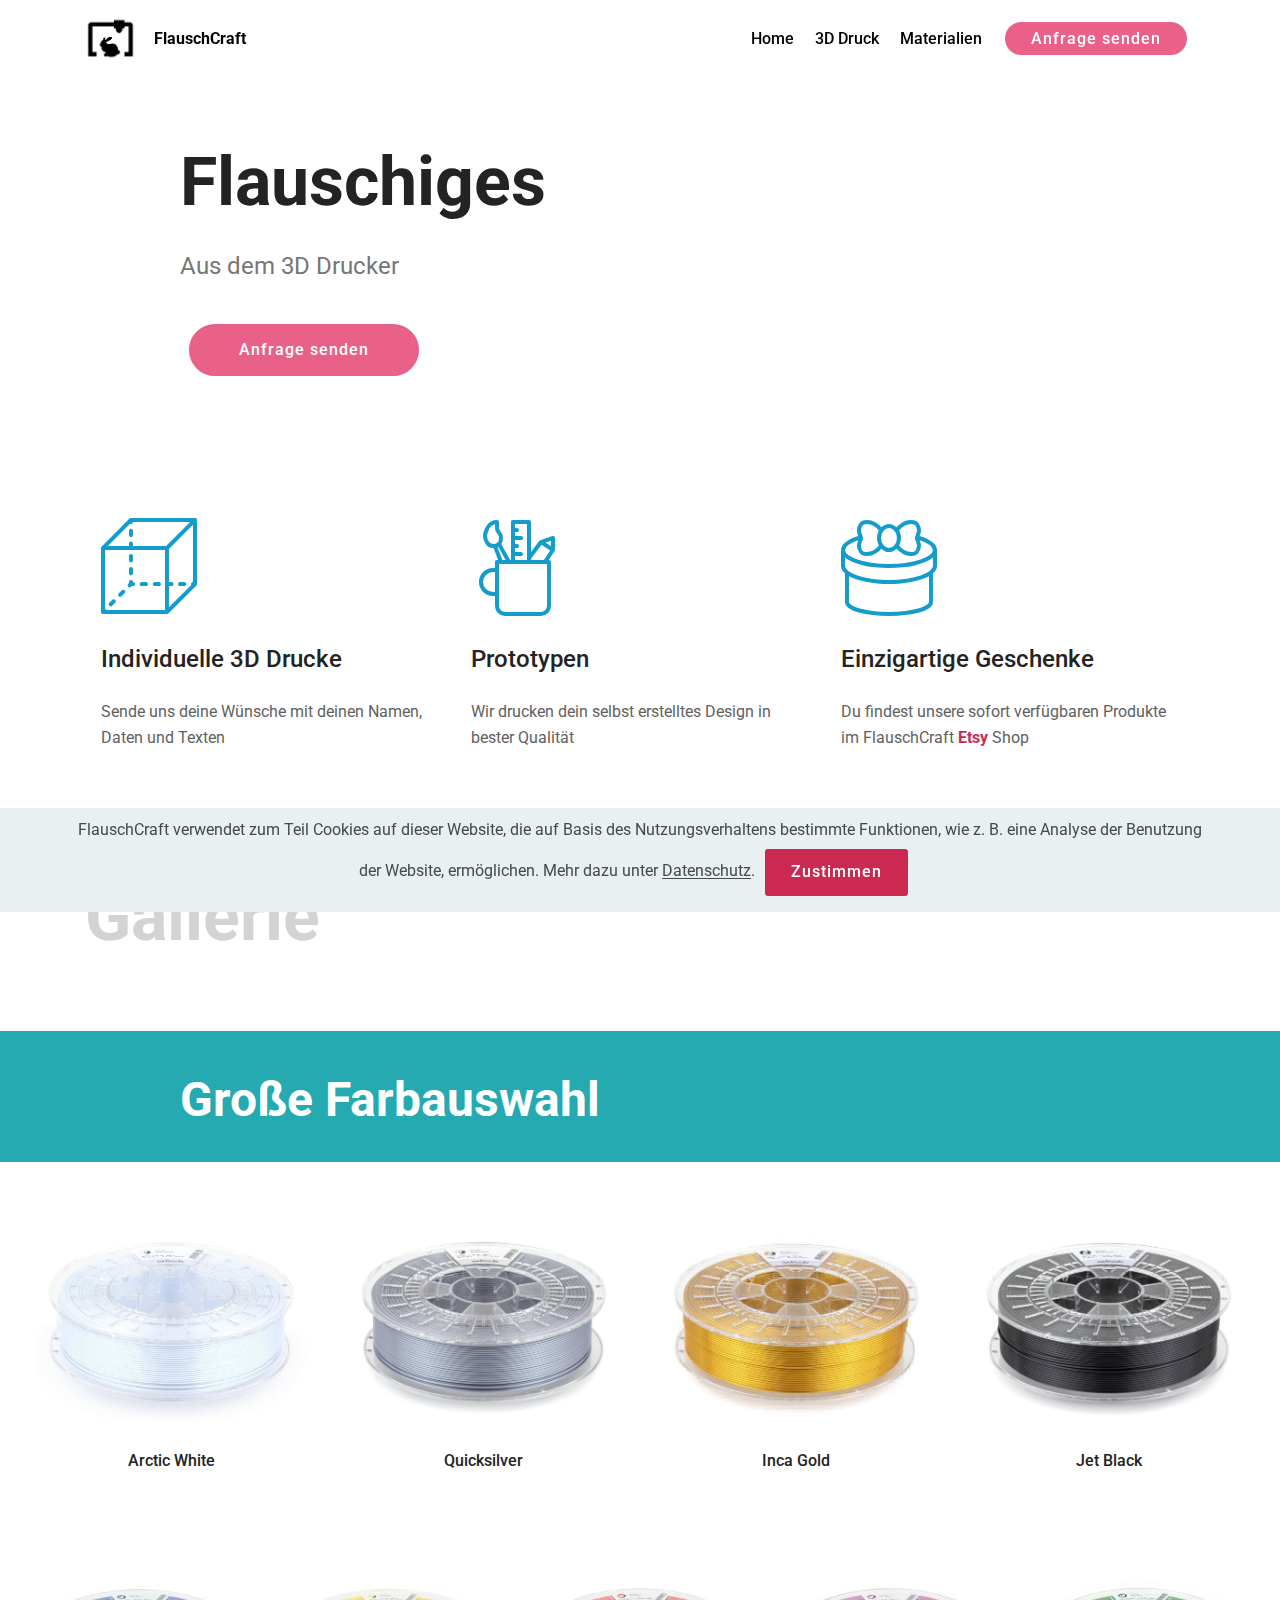
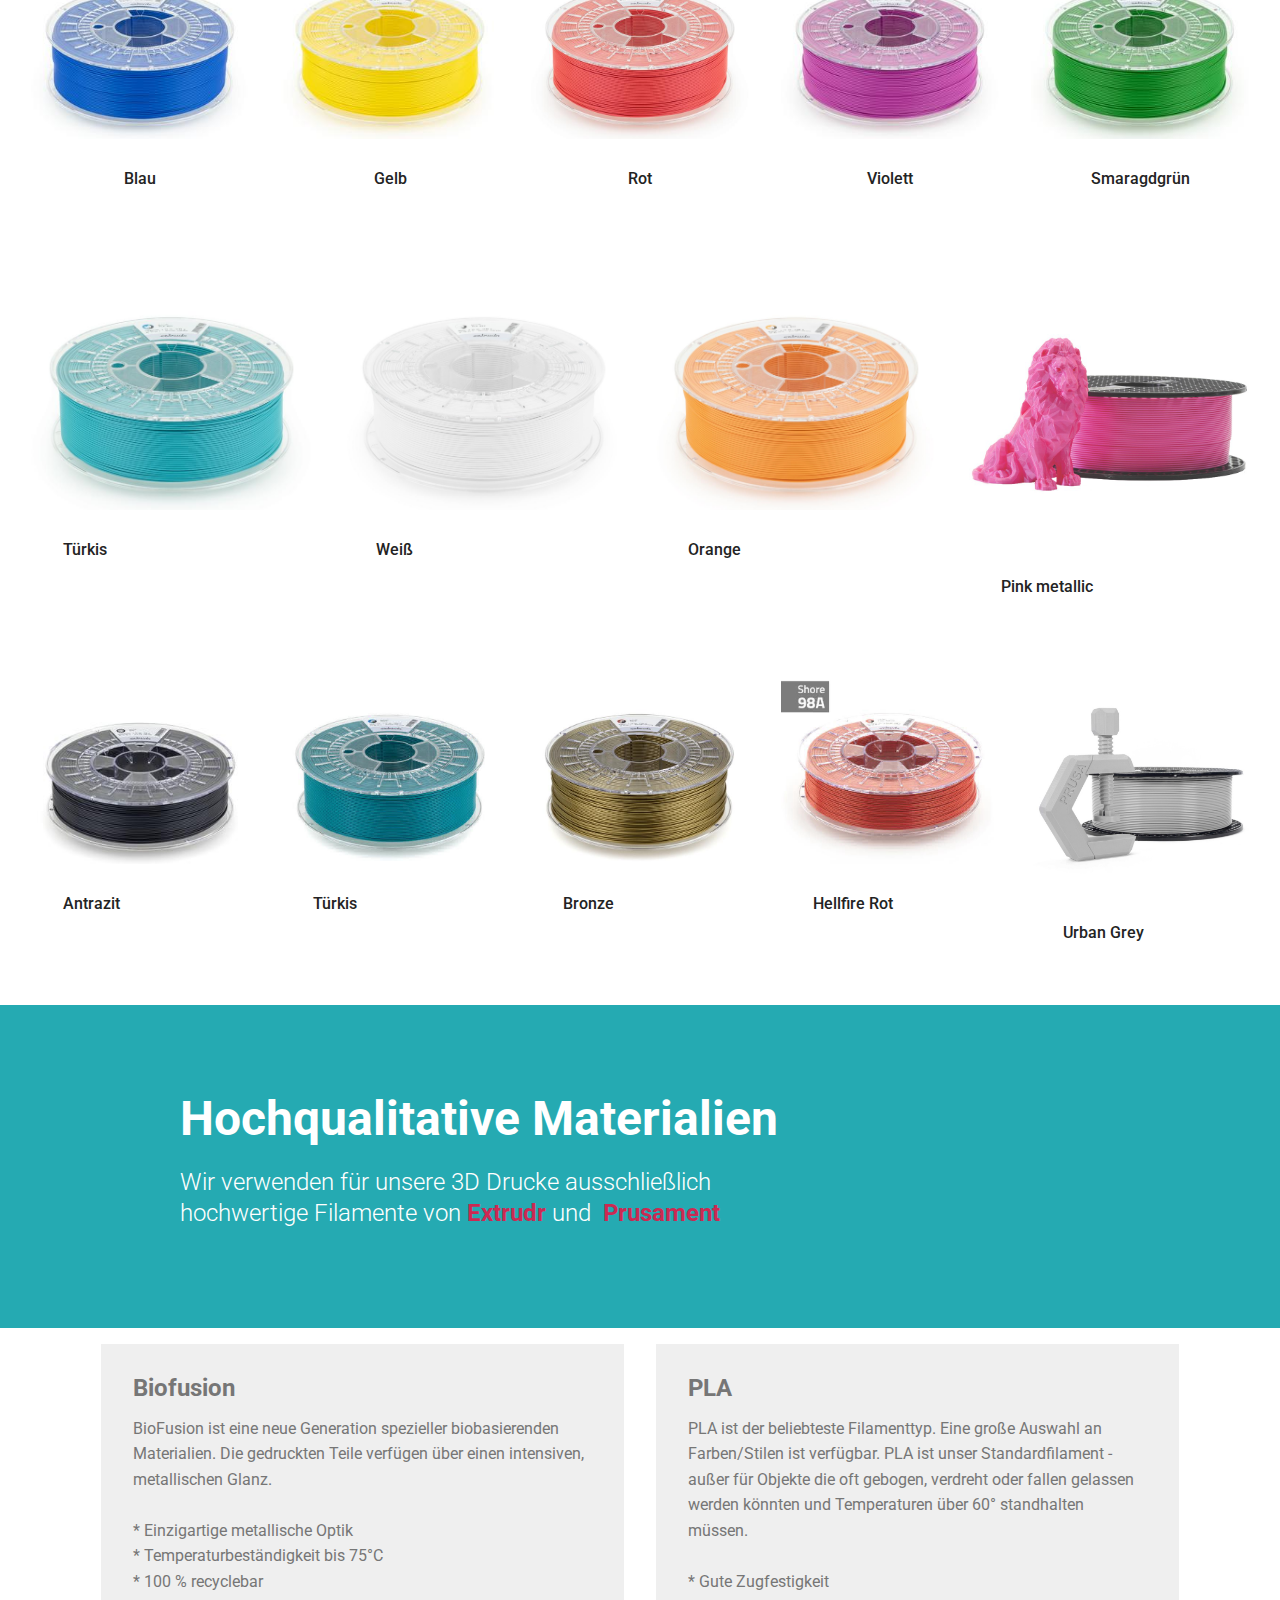
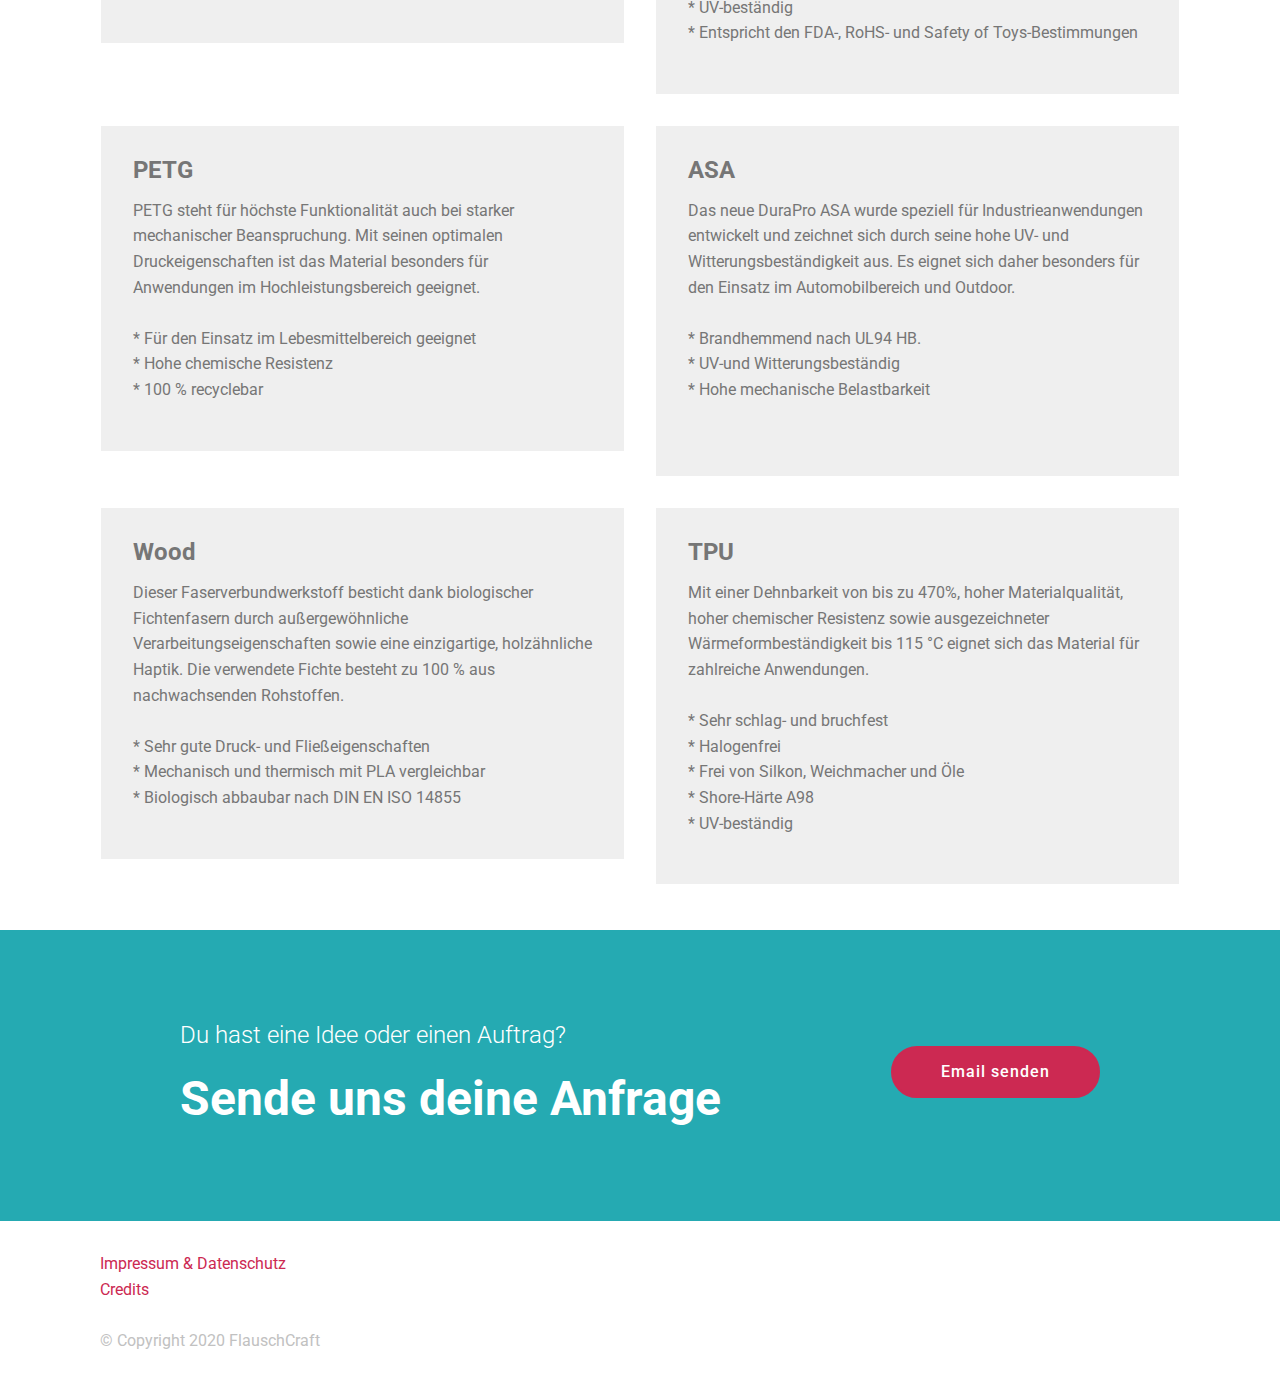
==== commit 86a1d09c: "create github pages" ====
--- a/index.html
+++ b/index.html
@@ -98,7 +98,7 @@
     </nav>
 </section>
 
-<section class="engine"><a href="https://mobirise.info/k">how to develop free website</a></section><section class="header1 cid-rVX9PmVg1i" id="header16-2o">
+<section class="engine"><a href="https://mobirise.info/p">site templates free download</a></section><section class="header1 cid-rVX9PmVg1i" id="header16-2o">
 
     
 
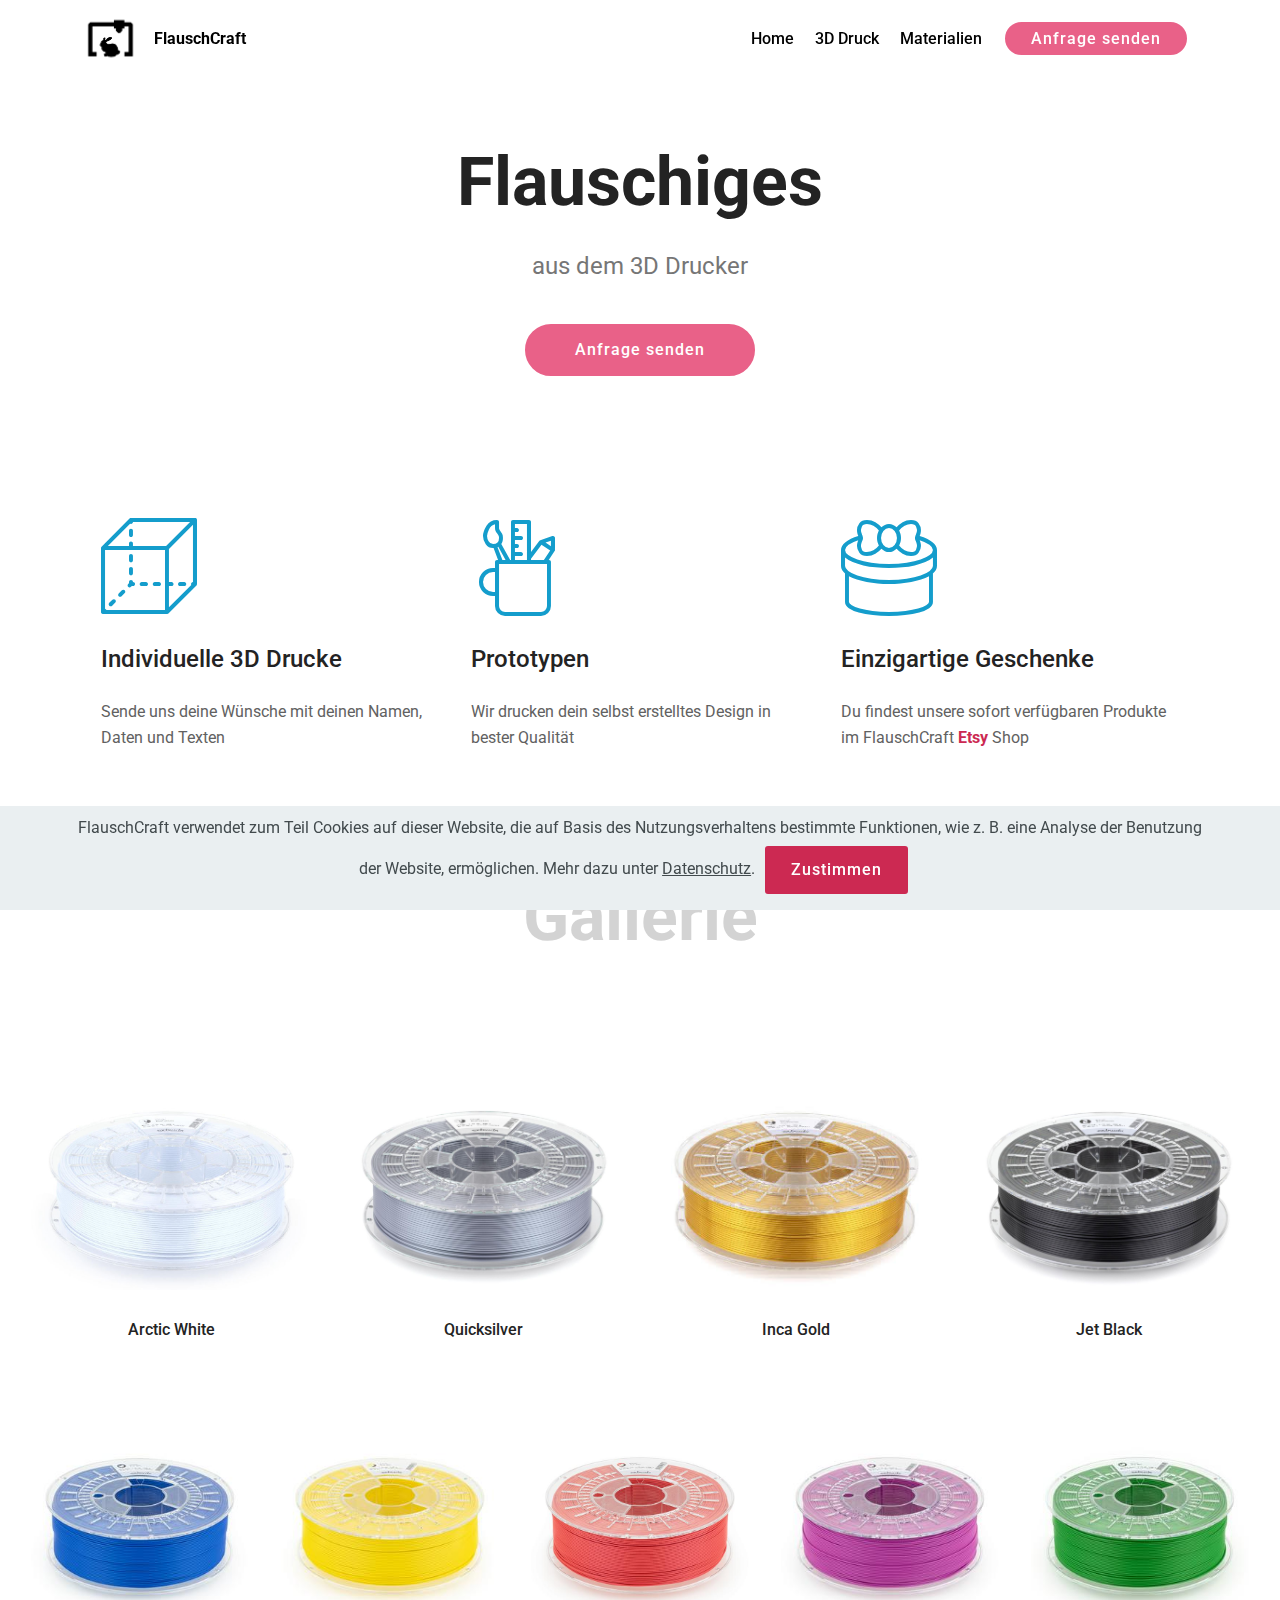
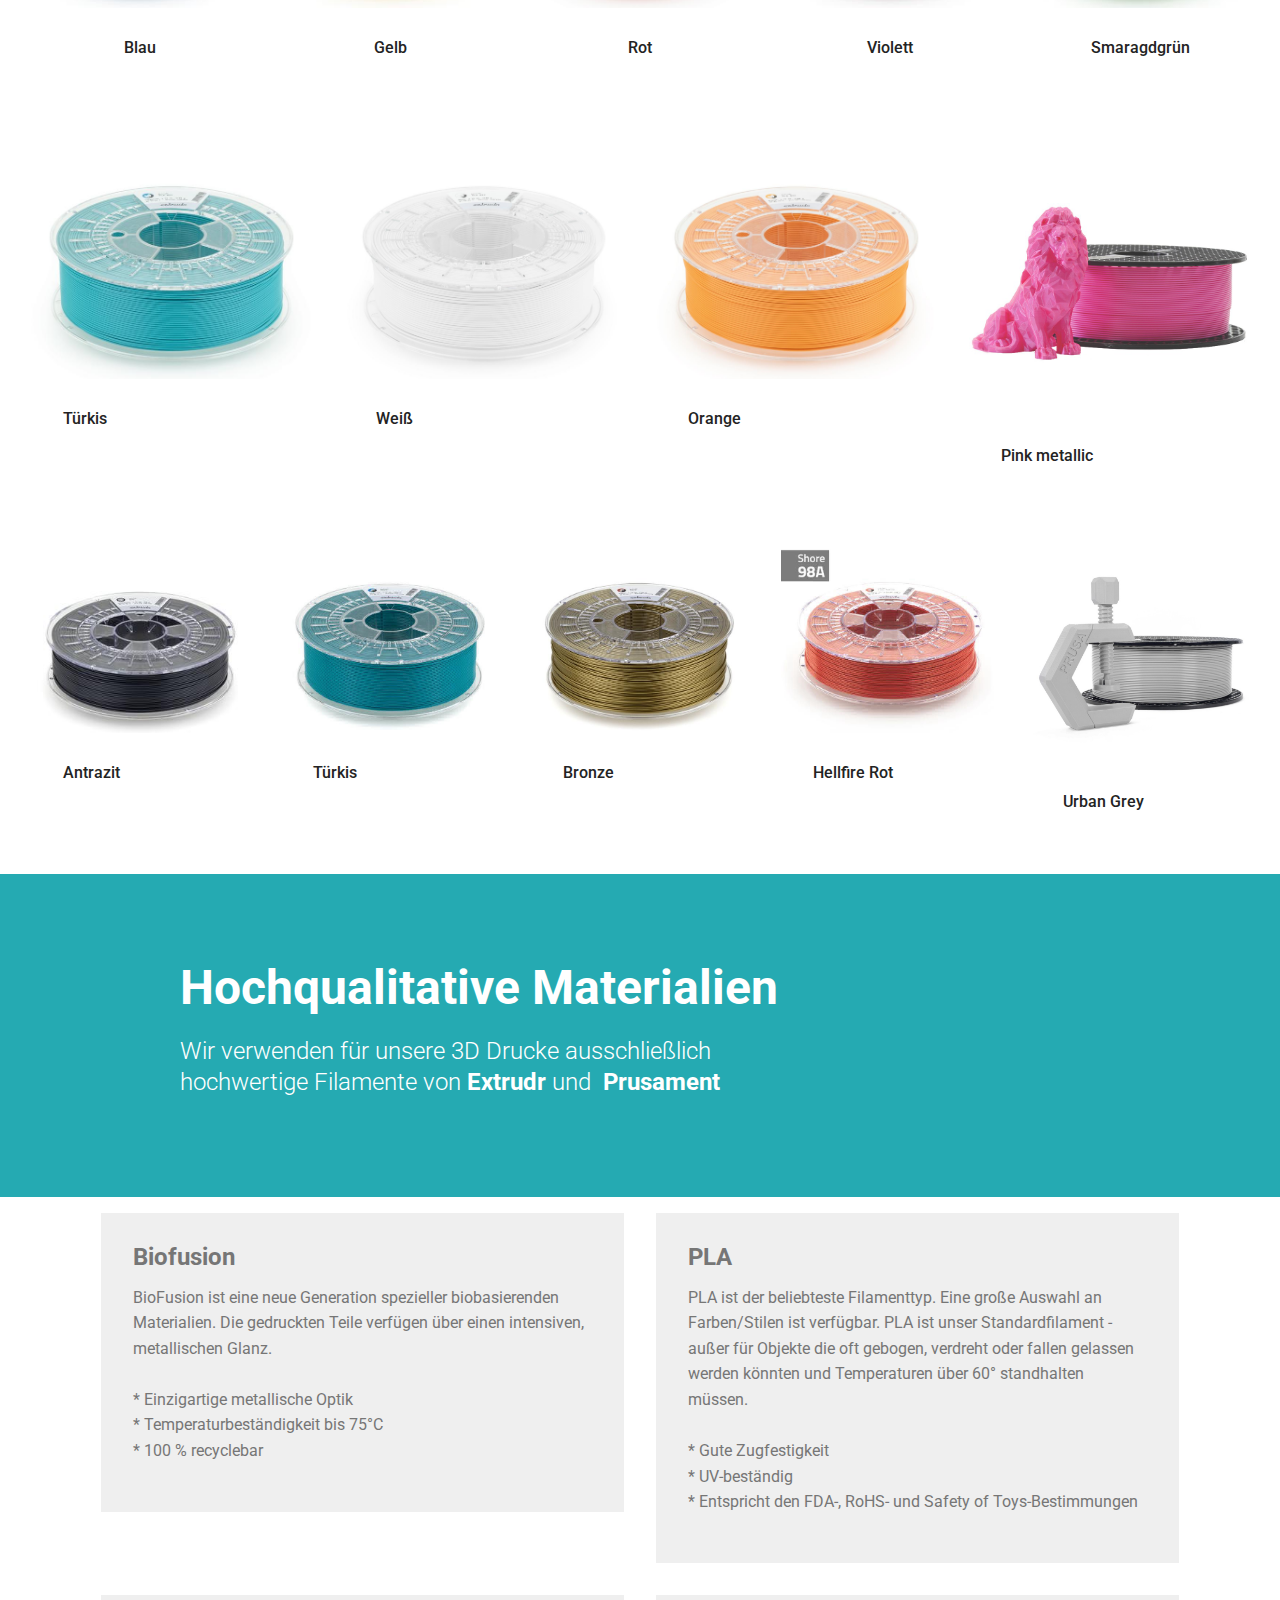
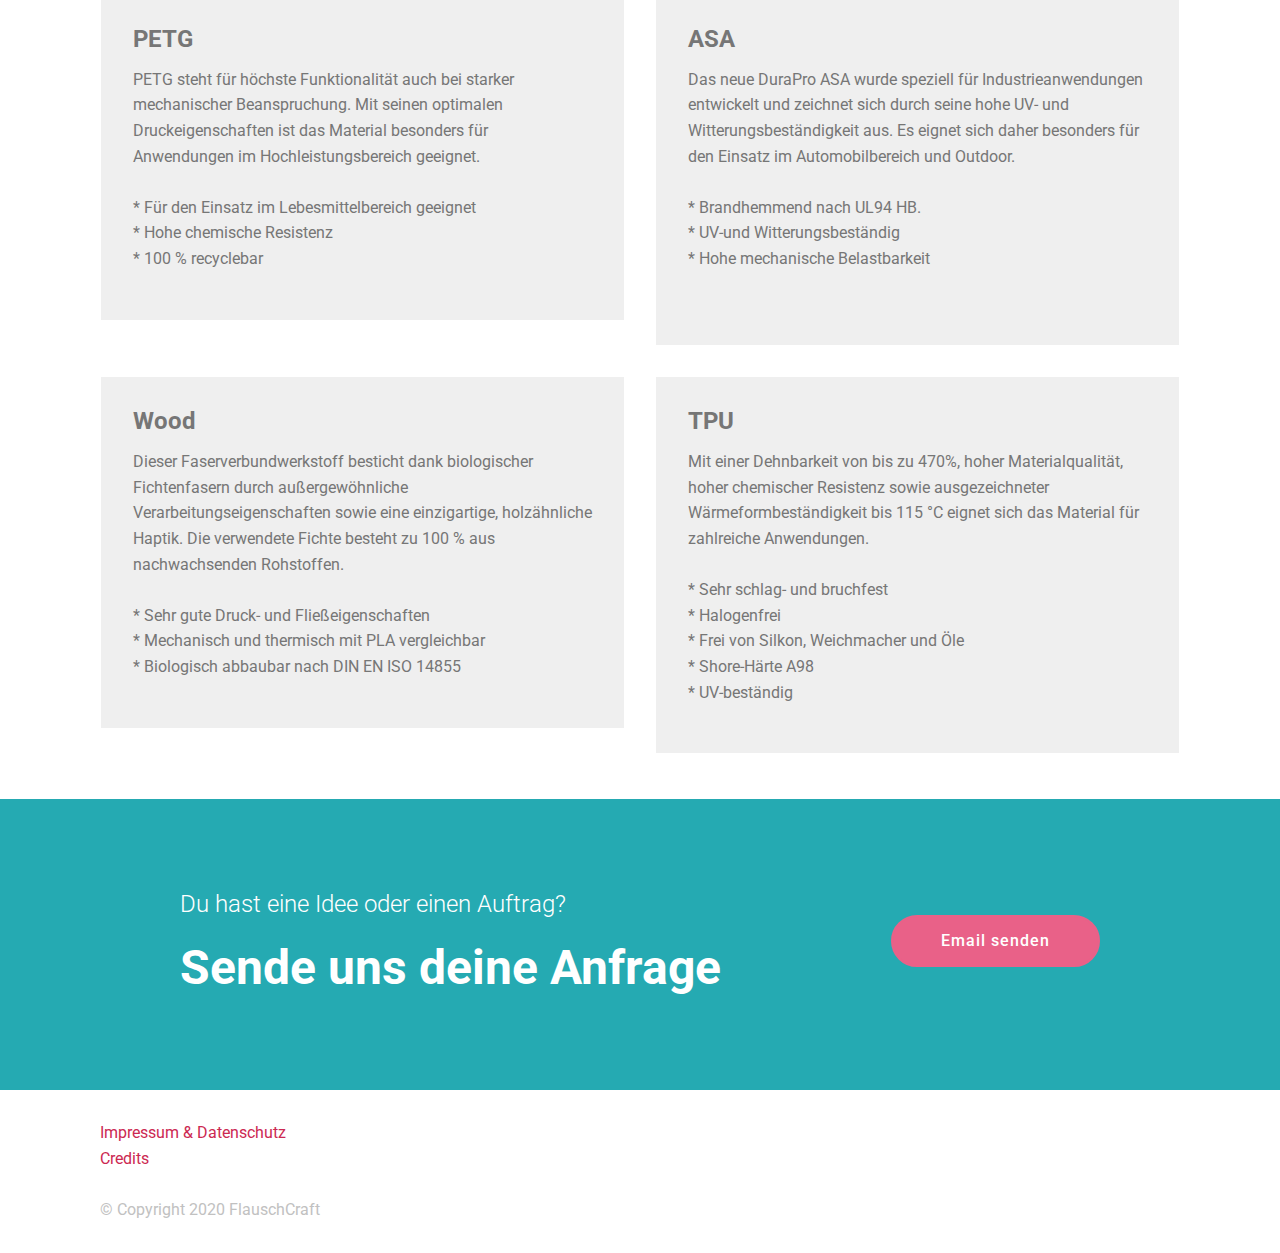
==== commit 30da3ac8: "create github pages" ====
--- a/index.html
+++ b/index.html
@@ -98,7 +98,7 @@
     </nav>
 </section>
 
-<section class="engine"><a href="https://mobirise.info/p">site templates free download</a></section><section class="header1 cid-rVX9PmVg1i" id="header16-2o">
+<section class="engine"><a href="https://mobirise.info/d">free site maker</a></section><section class="header1 cid-rVX9PmVg1i" id="header16-2o">
 
     
 
@@ -110,8 +110,7 @@
                 <h1 class="mbr-section-title mbr-bold pb-3 mbr-fonts-style display-1">
                     <br>Flauschiges</h1>
                 
-                <p class="mbr-text pb-3 mbr-fonts-style display-5">
-                    Aus dem 3D Drucker</p>
+                <p class="mbr-text pb-3 mbr-fonts-style display-5">aus dem 3D Drucker</p>
                 <div class="mbr-section-btn"><a class="btn btn-md btn-secondary display-4" href="mailto:anfrage@flauschcraft.com">Anfrage senden</a></div>
             </div>
         </div>
@@ -172,7 +171,7 @@
 
 </section>
 
-<section class="mbr-instagram-feed" data-rows="" data-per-row-slider="4" data-spacing="5" data-full-width="" data-token="33618347014.727bfe1.dda51b885a6d45bb8501a78135ee1b70" data-per-row-grid="" id="instagram-feed-block-2r" data-rv-view="8" style="background-color: rgb(255, 255, 255); padding-top: 40px; padding-bottom: 40px;">
+<section class="mbr-instagram-feed" data-rows="" data-per-row-slider="4" data-spacing="16" data-full-width="true" data-token="33618347014.727bfe1.dda51b885a6d45bb8501a78135ee1b70" data-per-row-grid="" id="instagram-feed-block-2r" data-rv-view="8" style="background-color: rgb(255, 255, 255); padding-top: 40px; padding-bottom: 40px;">
     
     <div class="container container_toggle">
         <div class="row">
@@ -187,25 +186,6 @@
     </div>
 </section>
 
-<section class="mbr-section info1 cid-rVXnraNvm5" id="info1-33">
-
-    
-
-    
-    <div class="container">
-        <div class="row justify-content-center content-row">
-            <div class="media-container-column title col-12 col-lg-7 col-md-6">
-                
-                <h2 class="align-left mbr-bold mbr-fonts-style display-2">
-                    Große Farbauswahl</h2>
-            </div>
-            <div class="media-container-column col-12 col-lg-3 col-md-4">
-                
-            </div>
-        </div>
-    </div>
-</section>
-
 <section class="features17 cid-rQWCCJPA6e" id="features17-2l">
     
     
@@ -495,7 +475,7 @@
                 <h2 class="align-right mbr-bold mbr-white pb-3 mbr-fonts-style display-2">
                     Hochqualitative Materialien</h2>
                 <h3 class="mbr-section-subtitle align-right mbr-light mbr-white mbr-fonts-style display-5">
-                    Wir verwenden für unsere 3D Drucke ausschließlich hochwertige Filamente von<strong>&nbsp;<a href="https://www.extrudr.com" target="_blank"><b>Extrudr</b></a>&nbsp;</strong>und<strong>&nbsp;</strong><strong>&nbsp;</strong><a href="https://www.prusament.com" target="_blank" style="font-weight: bold;"><strong>Prusament</strong></a></h3>
+                    Wir verwenden für unsere 3D Drucke ausschließlich hochwertige Filamente von<strong>&nbsp;<b>Extrudr</b>&nbsp;</strong>und<strong>&nbsp;</strong><strong>&nbsp;</strong><strong>Prusament</strong></h3>
             </div>
         </div>
     </div>
@@ -616,7 +596,7 @@
                 <h2 class="align-left mbr-bold mbr-fonts-style display-2">Sende uns deine Anfrage</h2>
             </div>
             <div class="media-container-column col-12 col-lg-3 col-md-4">
-                <div class="mbr-section-btn align-right py-4"><a class="btn btn-primary display-4" href="mailto:anfrage@flauschcraft.com">Email senden</a></div>
+                <div class="mbr-section-btn align-right py-4"><a class="btn btn-secondary display-4" href="mailto:anfrage@flauschcraft.com">Email senden</a></div>
             </div>
         </div>
     </div>
--- a/assets/mobirise/css/mbr-additional.css
+++ b/assets/mobirise/css/mbr-additional.css
@@ -1119,11 +1119,11 @@
 }
 .cid-rVX9PmVg1i H1 {
   color: #232323;
-  text-align: left;
+  text-align: center;
 }
 .cid-rVX9PmVg1i .mbr-text,
 .cid-rVX9PmVg1i .mbr-section-btn {
-  text-align: left;
+  text-align: center;
 }
 .cid-rVXajASIRm {
   padding-top: 60px;
@@ -1149,22 +1149,8 @@
   text-align: left;
 }
 #instagram-feed-block-2r .inst__title {
-  text-align: left;
+  text-align: center;
   color: #232323;
-}
-.cid-rVXnraNvm5 {
-  padding-top: 45px;
-  padding-bottom: 30px;
-  background-color: #25aab2;
-}
-.cid-rVXnraNvm5 .mbr-section-subtitle {
-  color: #767676;
-}
-.cid-rVXnraNvm5 .btn {
-  margin: 0 0 .5rem 0;
-}
-.cid-rVXnraNvm5 H2 {
-  color: #ffffff;
 }
 .cid-rQWCCJPA6e {
   padding-top: 0px;
--- a/assets/mobirise/css/mbr-additional.css
+++ b/assets/mobirise/css/mbr-additional.css
@@ -1119,11 +1119,11 @@
 }
 .cid-rVX9PmVg1i H1 {
   color: #232323;
-  text-align: left;
+  text-align: center;
 }
 .cid-rVX9PmVg1i .mbr-text,
 .cid-rVX9PmVg1i .mbr-section-btn {
-  text-align: left;
+  text-align: center;
 }
 .cid-rVXajASIRm {
   padding-top: 60px;
@@ -1149,22 +1149,8 @@
   text-align: left;
 }
 #instagram-feed-block-2r .inst__title {
-  text-align: left;
+  text-align: center;
   color: #232323;
-}
-.cid-rVXnraNvm5 {
-  padding-top: 45px;
-  padding-bottom: 30px;
-  background-color: #25aab2;
-}
-.cid-rVXnraNvm5 .mbr-section-subtitle {
-  color: #767676;
-}
-.cid-rVXnraNvm5 .btn {
-  margin: 0 0 .5rem 0;
-}
-.cid-rVXnraNvm5 H2 {
-  color: #ffffff;
 }
 .cid-rQWCCJPA6e {
   padding-top: 0px;
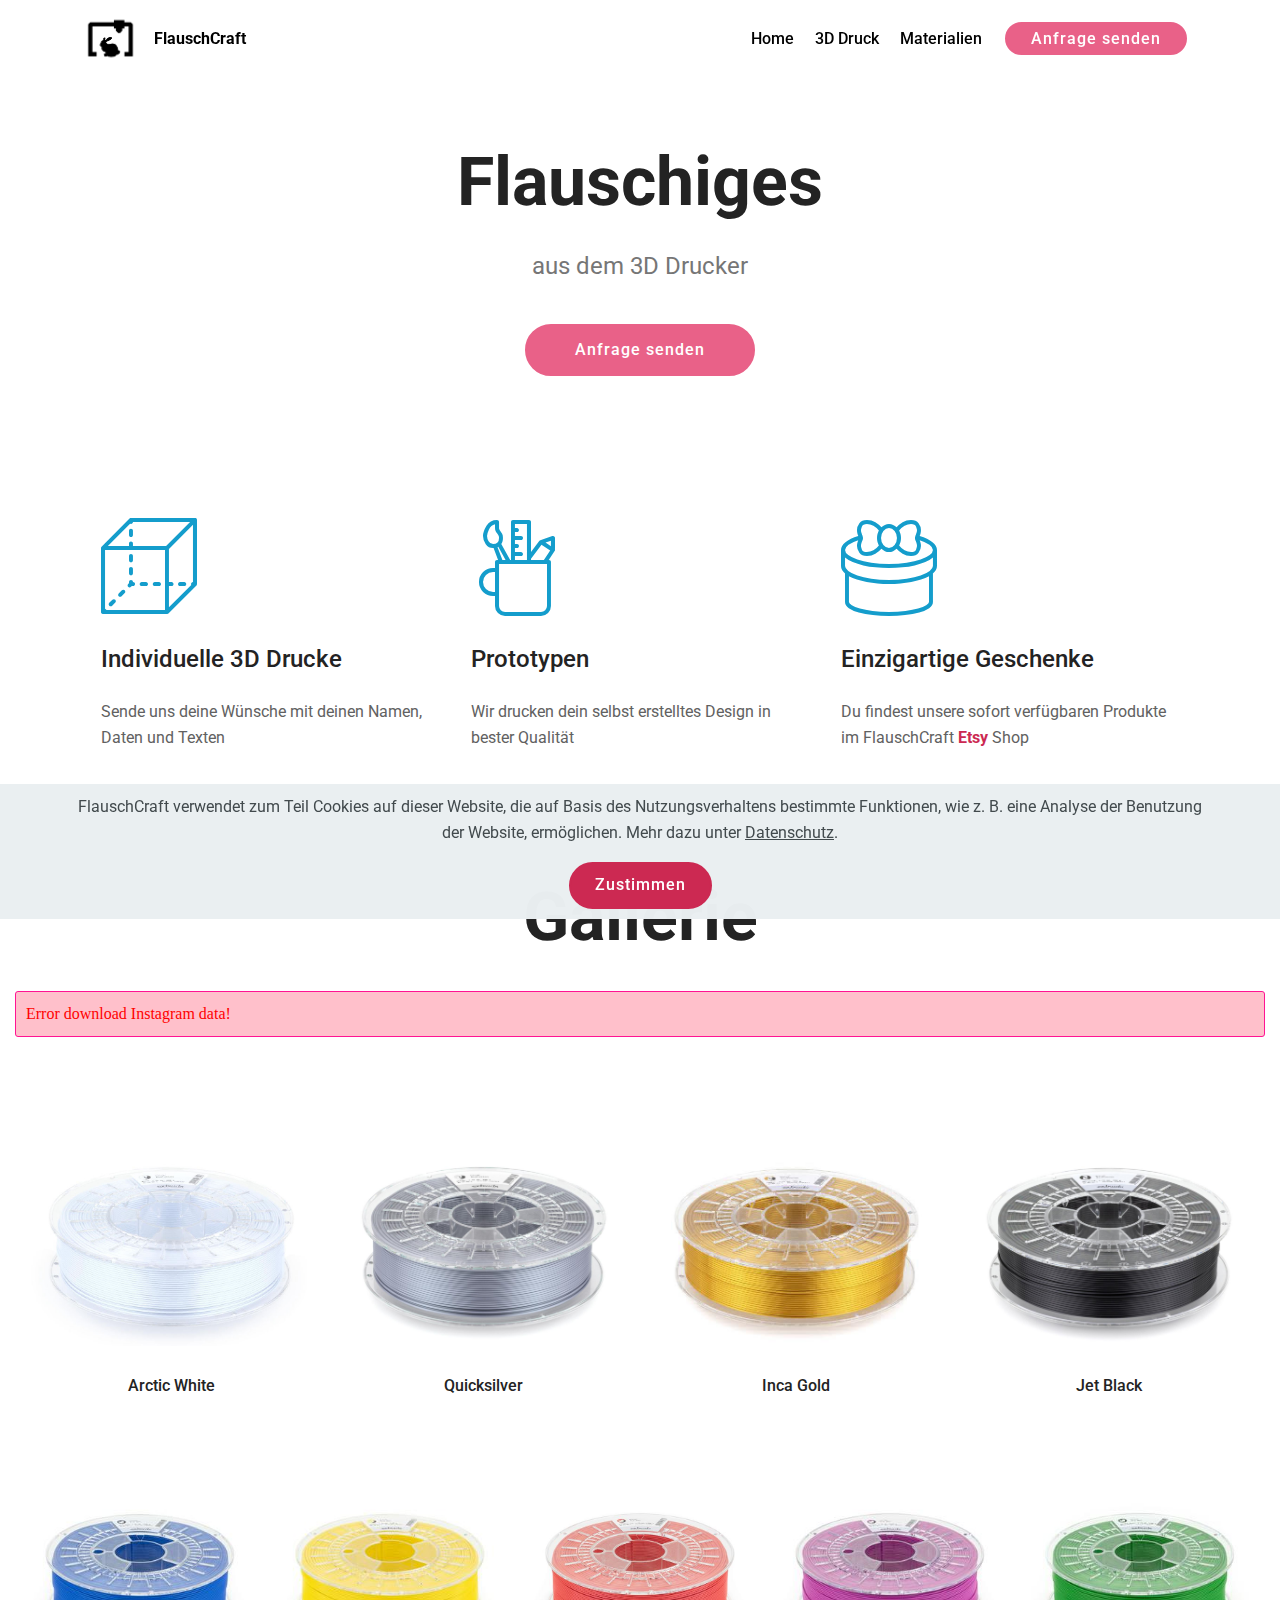
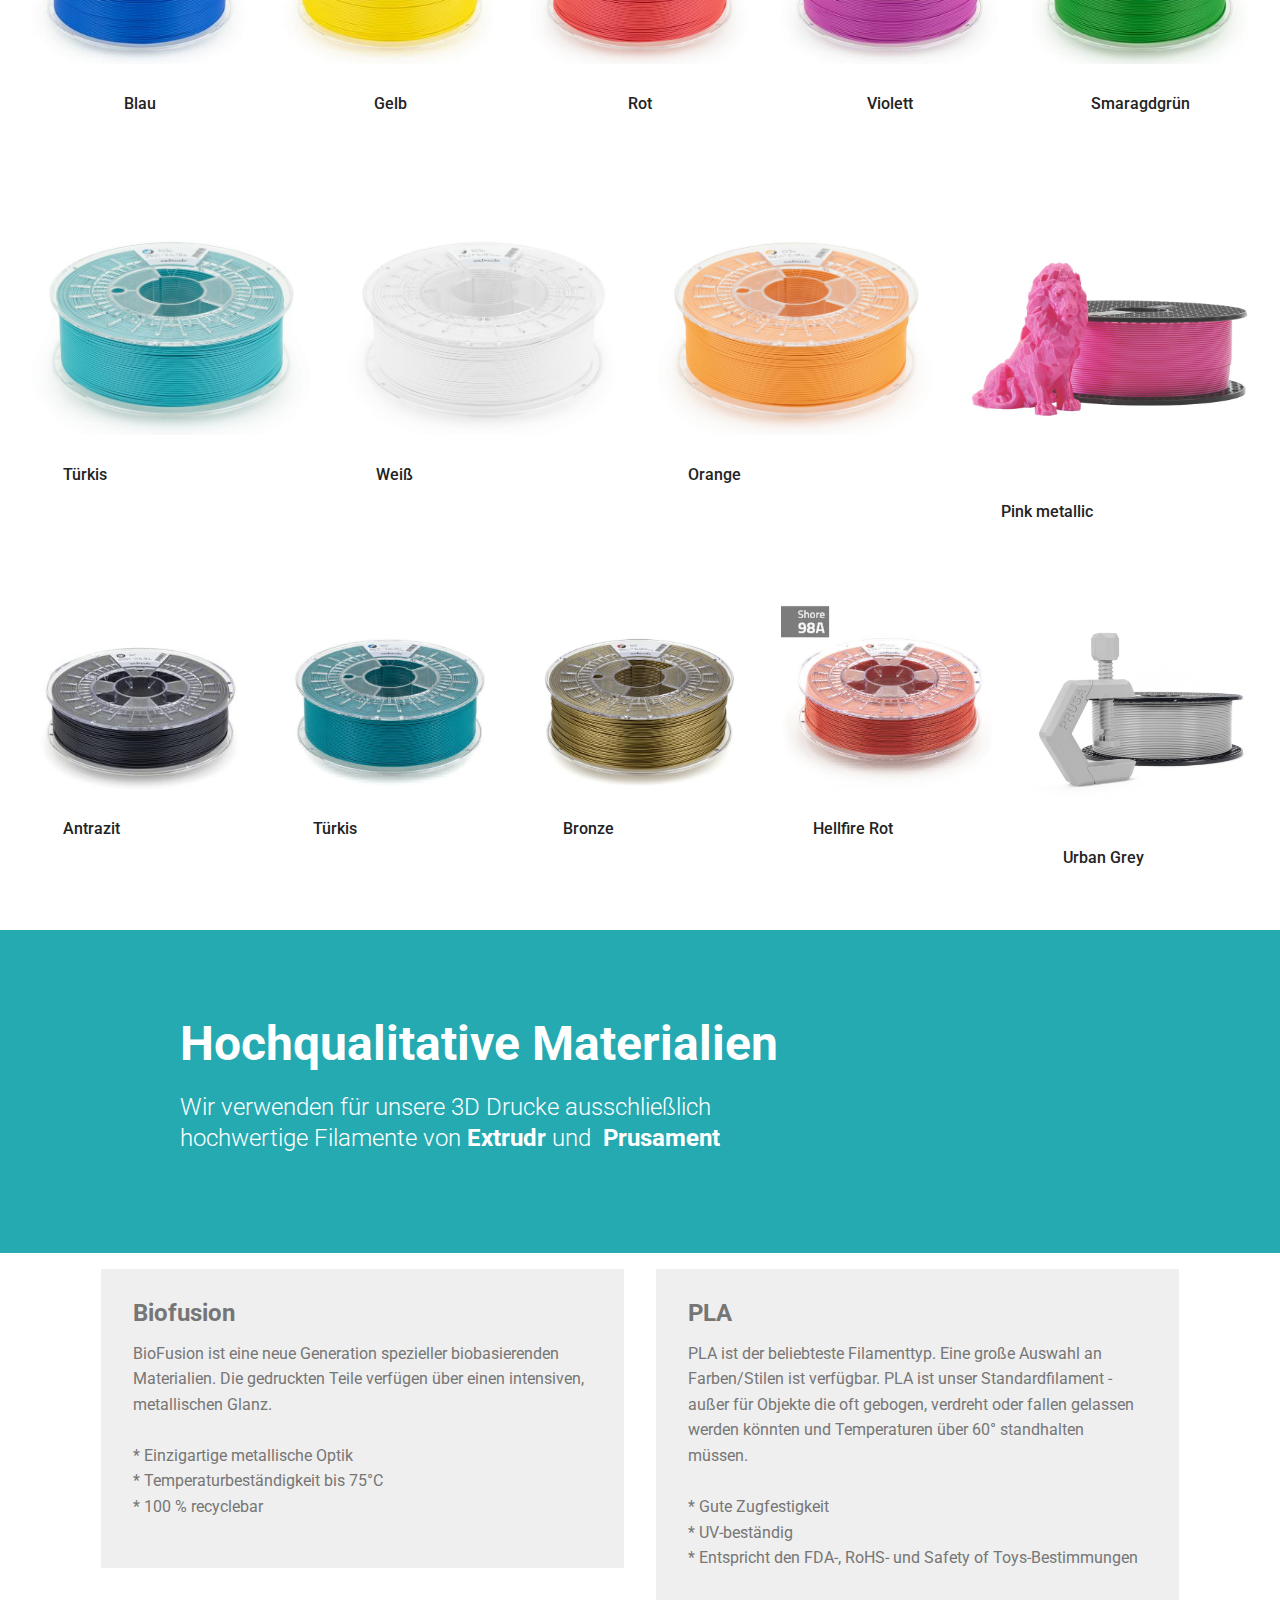
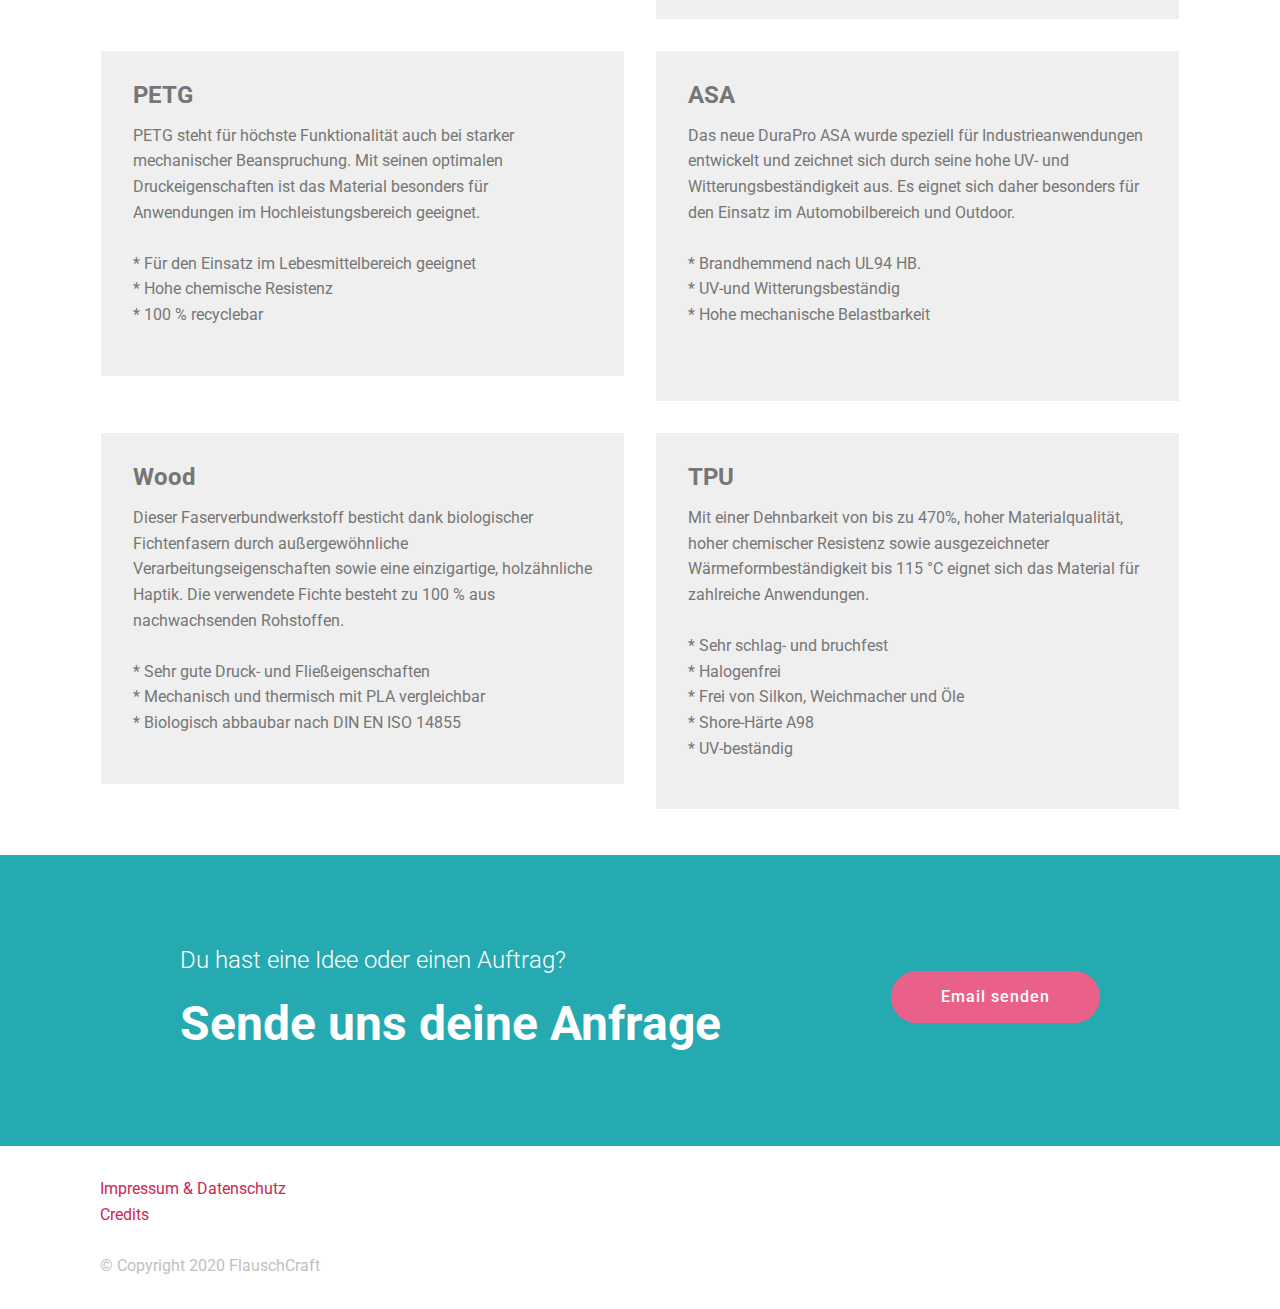
==== commit cde131aa: "create github pages" ====
--- a/index.html
+++ b/index.html
@@ -1,13 +1,14 @@
 <!DOCTYPE html>
 <html  >
 <head>
-  <!-- Site made with Mobirise Website Builder v4.11.6, https://mobirise.com -->
+  <!-- Site made with Mobirise Website Builder v4.12.4, https://mobirise.com -->
   <meta charset="UTF-8">
   <meta http-equiv="X-UA-Compatible" content="IE=edge">
-  <meta name="generator" content="Mobirise v4.11.6, mobirise.com">
+  <meta name="generator" content="Mobirise v4.12.4, mobirise.com">
   <meta name="viewport" content="width=device-width, initial-scale=1, minimum-scale=1">
   <link rel="shortcut icon" href="assets/images/flauschcraft-logo-black-1.png" type="image/x-icon">
   <meta name="description" content="Selbstgemachtes, individueller und hochwertiger 3D Druck">
+  
   
   <title>Home</title>
   <link rel="stylesheet" href="assets/icon54-v4/style.css">
@@ -16,17 +17,15 @@
   <link rel="stylesheet" href="assets/bootstrap/css/bootstrap.min.css">
   <link rel="stylesheet" href="assets/bootstrap/css/bootstrap-grid.min.css">
   <link rel="stylesheet" href="assets/bootstrap/css/bootstrap-reboot.min.css">
+  <link rel="stylesheet" href="assets/dropdown/css/style.css">
   <link rel="stylesheet" href="assets/tether/tether.min.css">
-  <link rel="stylesheet" href="assets/dropdown/css/style.css">
   <link rel="stylesheet" href="assets/style.css">
   <link rel="stylesheet" href="assets/slick.css">
   <link rel="stylesheet" href="assets/theme/css/style.css">
-  <link rel="stylesheet" href="assets/formoid-css/recaptcha.css">
   <link rel="preload" as="style" href="assets/mobirise/css/mbr-additional.css"><link rel="stylesheet" href="assets/mobirise/css/mbr-additional.css" type="text/css">
   
   
   
-
 <meta name="theme-color" content="#25aab2">
 <link rel="manifest" href="manifest.json">
 <script src="sw-connect.js"></script>
@@ -98,7 +97,7 @@
     </nav>
 </section>
 
-<section class="engine"><a href="https://mobirise.info/d">free site maker</a></section><section class="header1 cid-rVX9PmVg1i" id="header16-2o">
+<section class="engine"><a href="https://mobirise.info/k">develop free website</a></section><section class="header1 cid-rVX9PmVg1i" id="header16-2o">
 
     
 
@@ -171,7 +170,7 @@
 
 </section>
 
-<section class="mbr-instagram-feed" data-rows="" data-per-row-slider="4" data-spacing="16" data-full-width="true" data-token="33618347014.727bfe1.dda51b885a6d45bb8501a78135ee1b70" data-per-row-grid="" id="instagram-feed-block-2r" data-rv-view="8" style="background-color: rgb(255, 255, 255); padding-top: 40px; padding-bottom: 40px;">
+<section class="mbr-instagram-feed" data-rows="" data-per-row-slider="4" data-spacing="16" data-full-width="true" data-account="mobirise" data-per-row-grid="" id="instagram-feed-block-2r" data-rv-view="8" style="background-color: rgb(255, 255, 255); padding-top: 40px; padding-bottom: 40px;">
     
     <div class="container container_toggle">
         <div class="row">
@@ -618,23 +617,21 @@
 </section>
 
 
+  <script src="assets/popper/popper.min.js"></script>
   <script src="assets/web/assets/jquery/jquery.min.js"></script>
-  <script src="assets/popper/popper.min.js"></script>
   <script src="assets/bootstrap/js/bootstrap.min.js"></script>
-  <script src="assets/smoothscroll/smooth-scroll.js"></script>
   <script src="assets/web/assets/cookies-alert-plugin/cookies-alert-core.js"></script>
   <script src="assets/web/assets/cookies-alert-plugin/cookies-alert-script.js"></script>
+  <script src="assets/dropdown/js/nav-dropdown.js"></script>
+  <script src="assets/dropdown/js/navbar-dropdown.js"></script>
   <script src="assets/touchswipe/jquery.touch-swipe.min.js"></script>
   <script src="assets/tether/tether.min.js"></script>
-  <script src="assets/dropdown/js/nav-dropdown.js"></script>
-  <script src="assets/dropdown/js/navbar-dropdown.js"></script>
+  <script src="assets/smoothscroll/smooth-scroll.js"></script>
   <script src="assets/index.js"></script>
   <script src="assets/slick.min.js"></script>
   <script src="assets/theme/js/script.js"></script>
-  <script src="assets/formoid/formoid.min.js"></script>
   
   
 <input name="cookieData" type="hidden" data-cookie-customDialogSelector='null' data-cookie-colorText='#424a4d' data-cookie-colorBg='rgba(234, 239, 241, 0.99)' data-cookie-textButton='Zustimmen' data-cookie-colorButton='' data-cookie-colorLink='#424a4d' data-cookie-underlineLink='true' data-cookie-text="FlauschCraft verwendet zum Teil Cookies auf dieser Website, die auf Basis des Nutzungsverhaltens bestimmte Funktionen, wie z. B. eine Analyse der Benutzung der Website, ermöglichen. Mehr dazu unter <a href='impressum.html'>Datenschutz</a>.">
-  
-</body>
+  </body>
 </html>--- a/assets/style.css
+++ b/assets/style.css
@@ -163,38 +163,9 @@
 
 .inst-card {
   position: relative; }
-  .inst-card:hover .inst-card__info {
-    opacity: 1; }
   .inst-card__link {
     display: block;
     background-size: cover;
     background-position: center;
     width: 100%;
     height: 100%; }
-  .inst-card__info {
-    transition: opacity .2s linear;
-    opacity: 0;
-    display: block;
-    position: relative;
-    top: -100%;
-    left: 0;
-    width: 100%;
-    height: 100%;
-    background: rgba(0, 0, 0, 0.8); }
-  .inst-card__info-inner {
-    width: 100%;
-    display: block;
-    margin: 0;
-    padding: 0;
-    position: absolute;
-    top: 50%;
-    transform: translateY(-50%);
-    text-align: center;
-    color: white;
-    font-size: 16px; }
-  .inst-card__likes span {
-    font-size: 20px;
-    color: lightcoral; }
-  .inst-card__comments span {
-    font-size: 20px;
-    color: lightskyblue; }
--- a/assets/theme/css/style.css
+++ b/assets/theme/css/style.css
@@ -3,38 +3,53 @@
  * Copyright 2017 Mobirise
  */
 section {
-  background-color: #eeeeee; }
+  background-color: #eeeeee;
+}
+
+.form-control:focus {
+  box-shadow: none;
+}
+
+:focus {
+  outline: none;
+}
 
 body {
   font-style: normal;
-  line-height: 1.5; }
+  line-height: 1.5;
+}
 
 section,
 .container,
 .container-fluid {
   position: relative;
-  word-wrap: break-word; }
+  word-wrap: break-word;
+}
 
 a.mbr-iconfont:hover {
-  text-decoration: none; }
+  text-decoration: none;
+}
 
 .article .lead p,
 .article .lead ul,
 .article .lead ol,
 .article .lead pre,
 .article .lead blockquote {
-  margin-bottom: 0; }
+  margin-bottom: 0;
+}
 
 ul,
 ol,
 pre,
 blockquote {
-  margin-bottom: 2.3125rem; }
+  margin-bottom: 2.3125rem;
+}
 
 pre {
   background: #f4f4f4;
   padding: 10px 24px;
-  white-space: pre-wrap; }
+  white-space: pre-wrap;
+}
 
 .inactive {
   -webkit-user-select: none;
@@ -43,24 +58,31 @@
   user-select: none;
   pointer-events: none;
   -webkit-user-drag: none;
-  user-drag: none; }
+  user-drag: none;
+}
 
 .mbr-section__comments .row {
   justify-content: center;
-  -webkit-justify-content: center; }
+  -webkit-justify-content: center;
+}
 
 a {
   font-style: normal;
   font-weight: 400;
-  cursor: pointer; }
-  a, a:hover {
-    text-decoration: none; }
+  cursor: pointer;
+}
+
+a, a:hover {
+  text-decoration: none;
+}
 
 figure {
-  margin-bottom: 0; }
+  margin-bottom: 0;
+}
 
 body {
-  color: #232323; }
+  color: #232323;
+}
 
 h1,
 h2,
@@ -80,79 +102,100 @@
 .display-4 {
   line-height: 1;
   word-break: break-word;
-  word-wrap: break-word; }
+  word-wrap: break-word;
+}
 
 .mbr-section-title {
   font-style: normal;
-  line-height: 1.2; }
+  line-height: 1.2;
+}
 
 .mbr-section-subtitle {
-  line-height: 1.3; }
+  line-height: 1.3;
+}
 
 .mbr-text {
   font-style: normal;
-  line-height: 1.6; }
+  line-height: 1.6;
+}
 
 b,
 strong {
-  font-weight: bold; }
+  font-weight: bold;
+}
 
 blockquote {
   padding: 10px 0 10px 20px;
   position: relative;
   border-left: 2px solid;
-  border-color: #ff3366; }
+  border-color: #ff3366;
+}
 
 input:-webkit-autofill, input:-webkit-autofill:hover, input:-webkit-autofill:focus, input:-webkit-autofill:active {
   transition-delay: 9999s;
-  transition-property: background-color, color; }
+  transition-property: background-color, color;
+}
 
 textarea[type='hidden'] {
-  display: none; }
+  display: none;
+}
 
 body {
-  position: relative; }
+  position: relative;
+}
 
 section {
   background-position: 50% 50%;
   background-repeat: no-repeat;
-  background-size: cover; }
-  section .mbr-background-video,
-  section .mbr-background-video-preview {
-    position: absolute;
-    bottom: 0;
-    left: 0;
-    right: 0;
-    top: 0; }
+  background-size: cover;
+}
+
+section .mbr-background-video,
+section .mbr-background-video-preview {
+  position: absolute;
+  bottom: 0;
+  left: 0;
+  right: 0;
+  top: 0;
+}
 
 .hidden {
-  visibility: hidden; }
+  visibility: hidden;
+}
 
 .mbr-z-index20 {
-  z-index: 20; }
+  z-index: 20;
+}
 
 /*! Base colors */
 .mbr-white {
-  color: #ffffff; }
+  color: #ffffff;
+}
 
 .mbr-black {
-  color: #000000; }
+  color: #000000;
+}
 
 .mbr-bg-white {
-  background-color: #ffffff; }
+  background-color: #ffffff;
+}
 
 .mbr-bg-black {
-  background-color: #000000; }
+  background-color: #000000;
+}
 
 /*! Text-aligns */
 .align-left {
-  text-align: left; }
+  text-align: left;
+}
 
 .align-center {
-  text-align: center; }
+  text-align: center;
+}
 
 .align-right {
-  text-align: right; }
+  text-align: right;
+}
 
 @media (max-width: 767px) {
   .align-left,
@@ -160,130 +203,130 @@
   .align-right,
   .mbr-section-btn,
   .mbr-section-title {
-    text-align: center; } }
+    text-align: center;
+  }
+}
+
 /*! Font-weight  */
 .mbr-light {
-  font-weight: 300; }
+  font-weight: 300;
+}
 
 .mbr-regular {
-  font-weight: 400; }
+  font-weight: 400;
+}
 
 .mbr-semibold {
-  font-weight: 500; }
+  font-weight: 500;
+}
 
 .mbr-bold {
-  font-weight: 700; }
+  font-weight: 700;
+}
 
 /*! Media  */
 .media-size-item {
-  -webkit-flex: 1 1 auto;
   -moz-flex: 1 1 auto;
-  -ms-flex: 1 1 auto;
   -o-flex: 1 1 auto;
-  flex: 1 1 auto; }
+  flex: 1 1 auto;
+}
 
 .media-content {
-  -webkit-flex-basis: 100%;
-  flex-basis: 100%; }
+  flex-basis: 100%;
+}
 
 .media-container-row {
-  display: -ms-flexbox;
-  display: -webkit-flex;
   display: flex;
-  -webkit-flex-direction: row;
-  -ms-flex-direction: row;
   flex-direction: row;
-  -webkit-flex-wrap: wrap;
-  -ms-flex-wrap: wrap;
   flex-wrap: wrap;
-  -webkit-justify-content: center;
-  -ms-flex-pack: center;
   justify-content: center;
-  -webkit-align-content: center;
-  -ms-flex-line-pack: center;
   align-content: center;
-  -webkit-align-items: start;
-  -ms-flex-align: start;
-  align-items: start; }
-  .media-container-row .media-size-item {
-    width: 400px; }
+  align-items: start;
+}
+
+.media-container-row .media-size-item {
+  width: 400px;
+}
 
 .media-container-column {
-  display: -ms-flexbox;
-  display: -webkit-flex;
   display: flex;
-  -webkit-flex-direction: column;
-  -ms-flex-direction: column;
   flex-direction: column;
-  -webkit-flex-wrap: wrap;
-  -ms-flex-wrap: wrap;
   flex-wrap: wrap;
-  -webkit-justify-content: center;
-  -ms-flex-pack: center;
   justify-content: center;
-  -webkit-align-content: center;
-  -ms-flex-line-pack: center;
   align-content: center;
-  -webkit-align-items: stretch;
-  -ms-flex-align: stretch;
-  align-items: stretch; }
-  .media-container-column > * {
-    width: 100%; }
+  align-items: stretch;
+}
+
+.media-container-column > * {
+  width: 100%;
+}
 
 @media (min-width: 992px) {
   .media-container-row {
-    -webkit-flex-wrap: nowrap;
-    -ms-flex-wrap: nowrap;
-    flex-wrap: nowrap; } }
+    flex-wrap: nowrap;
+  }
+}
+
 figure {
-  overflow: hidden; }
+  overflow: hidden;
+}
 
 figure[mbr-media-size] {
-  transition: width 0.1s; }
+  transition: width 0.1s;
+}
 
 .mbr-figure img,
 .mbr-figure iframe {
   display: block;
-  width: 100%; }
+  width: 100%;
+}
 
 .card {
   background-color: transparent;
-  border: none; }
+  border: none;
+}
 
 .card-box {
-  width: 100%; }
+  width: 100%;
+}
 
 .card-img {
   text-align: center;
   flex-shrink: 0;
-  -webkit-flex-shrink: 0; }
+  -webkit-flex-shrink: 0;
+}
 
 .media {
   max-width: 100%;
-  margin: 0 auto; }
+  margin: 0 auto;
+}
 
 .mbr-figure {
-  -ms-flex-item-align: center;
   -ms-grid-row-align: center;
-  -webkit-align-self: center;
-  align-self: center; }
+  align-self: center;
+}
 
 .media-container > div {
-  max-width: 100%; }
+  max-width: 100%;
+}
 
 .mbr-figure img,
 .card-img img {
-  width: 100%; }
+  width: 100%;
+}
 
 @media (max-width: 991px) {
   .media-size-item {
-    width: auto !important; }
-
+    width: auto !important;
+  }
   .media {
-    width: auto; }
-
+    width: auto;
+  }
   .mbr-figure {
-    width: 100% !important; } }
+    width: 100% !important;
+  }
+}
+
 /*! Buttons */
 .btn {
   font-weight: 500;
@@ -292,8 +335,6 @@
   letter-spacing: 1px;
   margin: .4rem .8rem;
   white-space: normal;
-  -webkit-transition: all .3s ease-in-out;
-  -moz-transition: all .3s ease-in-out;
   transition: all .3s ease-in-out;
   display: inline-flex;
   align-items: center;
@@ -301,74 +342,83 @@
   word-break: break-word;
   -webkit-align-items: center;
   -webkit-justify-content: center;
-  display: -webkit-inline-flex; }
+  display: -webkit-inline-flex;
+}
 
 .btn-sm {
   font-weight: 500;
   letter-spacing: 1px;
-  -webkit-transition: all .3s ease-in-out;
-  -moz-transition: all .3s ease-in-out;
-  transition: all .3s ease-in-out; }
+  transition: all .3s ease-in-out;
+}
 
 .btn-md {
   font-weight: 500;
   letter-spacing: 1px;
   margin: .4rem .8rem !important;
-  -webkit-transition: all .3s ease-in-out;
-  -moz-transition: all .3s ease-in-out;
-  transition: all .3s ease-in-out; }
+  transition: all .3s ease-in-out;
+}
 
 .btn-lg {
   font-weight: 500;
   letter-spacing: 1px;
   margin: .4rem .8rem !important;
-  -webkit-transition: all .3s ease-in-out;
-  -moz-transition: all .3s ease-in-out;
-  transition: all .3s ease-in-out; }
+  transition: all .3s ease-in-out;
+}
 
 .mbr-section-btn {
   margin-left: -0.25rem;
   margin-right: -0.25rem;
-  font-size: 0; }
+  font-size: 0;
+}
 
 nav .mbr-section-btn {
   margin-left: 0rem;
-  margin-right: 0rem; }
+  margin-right: 0rem;
+}
 
 .btn-form {
-  border-radius: 0; }
-  .btn-form:hover {
-    cursor: pointer; }
+  border-radius: 0;
+}
+
+.btn-form:hover {
+  cursor: pointer;
+}
 
 /*! Btn icon margin */
 .btn .mbr-iconfont,
 .btn.btn-sm .mbr-iconfont {
   cursor: pointer;
-  margin-right: 0.5rem; }
+  margin-right: 0.5rem;
+}
 
 .btn.btn-md .mbr-iconfont,
 .btn.btn-md .mbr-iconfont {
-  margin-right: 0.8rem; }
+  margin-right: 0.8rem;
+}
 
 .mbr-regular {
-  font-weight: 400; }
+  font-weight: 400;
+}
 
 .mbr-semibold {
-  font-weight: 500; }
+  font-weight: 500;
+}
 
 .mbr-bold {
-  font-weight: 700; }
+  font-weight: 700;
+}
 
 [type='submit'] {
-  -webkit-appearance: none; }
+  -webkit-appearance: none;
+}
 
 /*! Full-screen */
 .mbr-fullscreen .mbr-overlay {
-  min-height: 100vh; }
+  min-height: 100vh;
+}
 
 .mbr-fullscreen {
   display: flex;
-  display: -webkit-flex;
   display: -moz-flex;
   display: -ms-flex;
   display: -o-flex;
@@ -376,15 +426,19 @@
   -webkit-align-items: center;
   min-height: 100vh;
   padding-top: 3rem;
-  padding-bottom: 3rem; }
+  padding-bottom: 3rem;
+}
 
 /*! Map */
 .map {
   height: 25rem;
-  position: relative; }
-  .map iframe {
-    width: 100%;
-    height: 100%; }
+  position: relative;
+}
+
+.map iframe {
+  width: 100%;
+  height: 100%;
+}
 
 .mbr-overlay {
   background-color: #000;
@@ -395,7 +449,8 @@
   right: 0;
   top: 0;
   z-index: 0;
-  pointer-events: none; }
+  pointer-events: none;
+}
 
 /* Form */
 blockquote {
@@ -403,7 +458,8 @@
   padding: 10px 0 10px 20px;
   font-size: 1.09rem;
   position: relative;
-  border-width: 3px; }
+  border-width: 3px;
+}
 
 .form-control {
   background-color: #f5f5f5;
@@ -411,17 +467,23 @@
   color: #565656;
   line-height: 1.43;
   min-height: 3.5em;
-  padding: 1.07em .5em; }
-  .form-control, .form-control:focus {
-    border: 1px solid #e8e8e8; }
-  .form-active .form-control:invalid {
-    border-color: red; }
+  padding: 1.07em .5em;
+}
+
+.form-control, .form-control:focus {
+  border: 1px solid #e8e8e8;
+}
+
+.form-active .form-control:invalid {
+  border-color: red;
+}
 
 .form-control-label {
   position: relative;
   cursor: pointer;
   margin-bottom: .357em;
-  padding: 0; }
+  padding: 0;
+}
 
 .alert {
   color: #ffffff;
@@ -431,25 +493,29 @@
   line-height: 1.5;
   margin-bottom: 1.875rem;
   padding: 1.25rem;
-  position: relative; }
-  .alert.alert-form::after {
-    background-color: inherit;
-    bottom: -7px;
-    content: "";
-    display: block;
-    height: 14px;
-    left: 50%;
-    margin-left: -7px;
-    position: absolute;
-    transform: rotate(45deg);
-    width: 14px;
-    -webkit-transform: rotate(45deg); }
+  position: relative;
+}
+
+.alert.alert-form::after {
+  background-color: inherit;
+  bottom: -7px;
+  content: "";
+  display: block;
+  height: 14px;
+  left: 50%;
+  margin-left: -7px;
+  position: absolute;
+  transform: rotate(45deg);
+  width: 14px;
+  -webkit-transform: rotate(45deg);
+}
 
 .form-asterisk {
   font-family: initial;
   position: absolute;
   top: -2px;
-  font-weight: normal; }
+  font-weight: normal;
+}
 
 /*! Scroll to top arrow */
 #scrollToTop a i:before {
@@ -459,7 +525,9 @@
   top: 25%;
   background: #fff;
   width: 2px;
-  left: calc(50% - 1px); }
+  left: calc(50% - 1px);
+}
+
 #scrollToTop a i:after {
   content: '';
   position: absolute;
@@ -471,7 +539,8 @@
   left: 30%;
   bottom: 30%;
   transform: rotate(135deg);
-  -webkit-transform: rotate(135deg); }
+  -webkit-transform: rotate(135deg);
+}
 
 .mbr-arrow-up {
   bottom: 25px;
@@ -482,7 +551,8 @@
   color: #ffffff;
   font-size: 32px;
   transform: rotate(180deg);
-  -webkit-transform: rotate(180deg); }
+  -webkit-transform: rotate(180deg);
+}
 
 .mbr-arrow-up a {
   background: rgba(0, 0, 0, 0.2);
@@ -496,15 +566,21 @@
   text-decoration: none;
   transition: all 0.3s ease-in-out;
   cursor: pointer;
-  text-align: center; }
-  .mbr-arrow-up a:hover {
-    background-color: rgba(0, 0, 0, 0.4); }
-  .mbr-arrow-up a i {
-    line-height: 60px; }
+  text-align: center;
+}
+
+.mbr-arrow-up a:hover {
+  background-color: rgba(0, 0, 0, 0.4);
+}
+
+.mbr-arrow-up a i {
+  line-height: 60px;
+}
 
 .mbr-arrow-up-icon {
   display: block;
-  color: #fff; }
+  color: #fff;
+}
 
 .mbr-arrow-up-icon::before {
   content: '\203a';
@@ -517,7 +593,8 @@
   top: 6px;
   left: -4px;
   -webkit-transform: rotate(-90deg);
-  transform: rotate(-90deg); }
+  transform: rotate(-90deg);
+}
 
 /*! Arrow Down */
 .mbr-arrow {
@@ -530,210 +607,290 @@
   background-color: rgba(80, 80, 80, 0.5);
   border-radius: 50%;
   -webkit-transform: translateX(-50%);
-  transform: translateX(-50%); }
-  .mbr-arrow > a {
-    display: inline-block;
-    text-decoration: none;
-    outline-style: none;
-    -webkit-animation: arrowdown 1.7s ease-in-out infinite;
-    animation: arrowdown 1.7s ease-in-out infinite; }
-    .mbr-arrow > a > i {
-      position: absolute;
-      top: -2px;
-      left: 15px;
-      font-size: 2rem; }
+  transform: translateX(-50%);
+}
+
+.mbr-arrow > a {
+  display: inline-block;
+  text-decoration: none;
+  outline-style: none;
+  -webkit-animation: arrowdown 1.7s ease-in-out infinite;
+  animation: arrowdown 1.7s ease-in-out infinite;
+}
+
+.mbr-arrow > a > i {
+  position: absolute;
+  top: -2px;
+  left: 15px;
+  font-size: 2rem;
+}
 
 @keyframes arrowdown {
   0% {
     transform: translateY(0px);
-    -webkit-transform: translateY(0px); }
+    -webkit-transform: translateY(0px);
+  }
   50% {
     transform: translateY(-5px);
-    -webkit-transform: translateY(-5px); }
+    -webkit-transform: translateY(-5px);
+  }
   100% {
     transform: translateY(0px);
-    -webkit-transform: translateY(0px); } }
+    -webkit-transform: translateY(0px);
+  }
+}
+
 @-webkit-keyframes arrowdown {
   0% {
     transform: translateY(0px);
-    -webkit-transform: translateY(0px); }
+    -webkit-transform: translateY(0px);
+  }
   50% {
     transform: translateY(-5px);
-    -webkit-transform: translateY(-5px); }
+    -webkit-transform: translateY(-5px);
+  }
   100% {
     transform: translateY(0px);
-    -webkit-transform: translateY(0px); } }
+    -webkit-transform: translateY(0px);
+  }
+}
+
 @media (max-width: 500px) {
   .mbr-arrow-up {
     left: 50%;
     right: auto;
     transform: translateX(-50%) rotate(180deg);
-    -webkit-transform: translateX(-50%) rotate(180deg); } }
+    -webkit-transform: translateX(-50%) rotate(180deg);
+  }
+}
+
 /*Gradients animation*/
 @keyframes gradient-animation {
   from {
     background-position: 0% 100%;
-    animation-timing-function: ease-in-out; }
+    -webkit-animation-timing-function: ease-in-out;
+            animation-timing-function: ease-in-out;
+  }
   to {
     background-position: 100% 0%;
-    animation-timing-function: ease-in-out; } }
+    -webkit-animation-timing-function: ease-in-out;
+            animation-timing-function: ease-in-out;
+  }
+}
+
 @-webkit-keyframes gradient-animation {
   from {
     background-position: 0% 100%;
-    animation-timing-function: ease-in-out; }
+    -webkit-animation-timing-function: ease-in-out;
+            animation-timing-function: ease-in-out;
+  }
   to {
     background-position: 100% 0%;
-    animation-timing-function: ease-in-out; } }
+    -webkit-animation-timing-function: ease-in-out;
+            animation-timing-function: ease-in-out;
+  }
+}
+
 .bg-gradient {
   background-size: 200% 200%;
   animation: gradient-animation 5s infinite alternate;
-  -webkit-animation: gradient-animation 5s infinite alternate; }
+  -webkit-animation: gradient-animation 5s infinite alternate;
+}
 
 .menu .navbar-brand {
-  display: -webkit-flex; }
-  .menu .navbar-brand span {
-    display: flex;
-    display: -webkit-flex; }
-  .menu .navbar-brand .navbar-caption-wrap {
-    display: -webkit-flex; }
-  .menu .navbar-brand .navbar-logo img {
-    display: -webkit-flex; }
+  display: -webkit-flex;
+}
+
+.menu .navbar-brand span {
+  display: flex;
+  display: -webkit-flex;
+}
+
+.menu .navbar-brand .navbar-caption-wrap {
+  display: -webkit-flex;
+}
+
+.menu .navbar-brand .navbar-logo img {
+  display: -webkit-flex;
+}
+
 @media (min-width: 768px) and (max-width: 1023px) {
   .menu .navbar-toggleable-sm .navbar-nav {
-    display: -webkit-box;
-    display: -webkit-flex;
-    display: -ms-flexbox; } }
+    display: -ms-flexbox;
+  }
+}
+
 @media (max-width: 1023px) {
   .menu .navbar-collapse {
-    max-height: 93.5vh; }
-    .menu .navbar-collapse.show {
-      overflow: auto; } }
+    max-height: 93.5vh;
+  }
+  .menu .navbar-collapse.show {
+    overflow: auto;
+  }
+}
+
 @media (min-width: 1024px) {
   .menu .navbar-nav.nav-dropdown {
-    display: -webkit-flex; }
+    display: -webkit-flex;
+  }
   .menu .navbar-toggleable-sm .navbar-collapse {
-    display: -webkit-flex !important; }
+    display: -webkit-flex !important;
+  }
   .menu .collapsed .navbar-collapse {
-    max-height: 93.5vh; }
-    .menu .collapsed .navbar-collapse.show {
-      overflow: auto; } }
+    max-height: 93.5vh;
+  }
+  .menu .collapsed .navbar-collapse.show {
+    overflow: auto;
+  }
+}
+
 @media (max-width: 767px) {
   .menu .navbar-collapse {
-    max-height: 80vh; } }
+    max-height: 80vh;
+  }
+}
 
 /* Others*/
 .note-check a[data-value=Rubik] {
-  font-style: normal; }
+  font-style: normal;
+}
 
 .mbr-arrow a {
-  color: #ffffff; }
+  color: #ffffff;
+}
 
 @media (max-width: 767px) {
   .mbr-arrow {
-    display: none; } }
+    display: none;
+  }
+}
+
 .navbar {
   display: -webkit-flex;
   -webkit-flex-wrap: wrap;
   -webkit-align-items: center;
-  -webkit-justify-content: space-between; }
+  -webkit-justify-content: space-between;
+}
 
 .navbar-collapse {
   -webkit-flex-basis: 100%;
   -webkit-flex-grow: 1;
-  -webkit-align-items: center; }
+  -webkit-align-items: center;
+}
 
 .nav-dropdown .link {
   padding: 0.667em 1.667em !important;
-  margin: 0 !important; }
+  margin: 0 !important;
+}
 
 .nav {
   display: -webkit-flex;
-  -webkit-flex-wrap: wrap; }
+  -webkit-flex-wrap: wrap;
+}
 
 .row {
   display: -webkit-flex;
-  -webkit-flex-wrap: wrap; }
+  -webkit-flex-wrap: wrap;
+}
 
 .justify-content-center {
-  -webkit-justify-content: center; }
+  -webkit-justify-content: center;
+}
 
 .form-inline {
   display: -webkit-flex;
-  -webkit-flex-flow: row wrap;
-  -webkit-align-items: center; }
+  -webkit-align-items: center;
+}
 
 .card-wrapper {
-  -webkit-flex: 1; }
+  -webkit-flex: 1;
+}
 
 .carousel-control {
   z-index: 10;
   display: -webkit-flex;
   -webkit-align-items: center;
-  -webkit-justify-content: center; }
+  -webkit-justify-content: center;
+}
 
 .carousel-controls {
-  display: -webkit-flex; }
+  display: -webkit-flex;
+}
 
 .media {
-  display: -webkit-flex; }
+  display: -webkit-flex;
+}
 
 .form-group:focus {
-  outline: none; }
+  outline: none;
+}
 
 .jq-selectbox__select {
   padding: 1.07em 0.5em;
   position: absolute;
   top: 0;
   left: 0;
-  width: 100%; }
+  width: 100%;
+}
 
 .jq-selectbox__dropdown {
   position: absolute;
-  top: 100% !important;
+  top: 100%;
   left: 0 !important;
-  width: 100% !important; }
+  width: 100% !important;
+}
 
 .jq-selectbox__trigger-arrow {
-  transform: translateY(-50%); }
+  -webkit-transform: translateY(-50%);
+          transform: translateY(-50%);
+}
 
 .jq-selectbox li {
-  padding: 1.07em 0.5em; }
+  padding: 1.07em 0.5em;
+}
 
 input[type='range'] {
   padding-left: 0 !important;
-  padding-right: 0 !important; }
+  padding-right: 0 !important;
+}
 
 .modal-dialog,
 .modal-content {
-  height: 100%; }
+  height: 100%;
+}
 
 .modal-dialog .carousel-inner {
-  height: calc(100vh - 1.75rem); }
-  @media (max-width: 575px) {
-    .modal-dialog .carousel-inner {
-      height: calc(100vh - 1rem); } }
+  height: calc(100vh - 1.75rem);
+}
+
+@media (max-width: 575px) {
+  .modal-dialog .carousel-inner {
+    height: calc(100vh - 1rem);
+  }
+}
 
 .carousel-item {
-  text-align: center; }
+  text-align: center;
+}
 
 .carousel-item img {
-  margin: auto; }
+  margin: auto;
+}
 
 .navbar-toggler {
-  -webkit-align-self: flex-start;
-  -ms-flex-item-align: start;
   align-self: flex-start;
   padding: 0.25rem 0.75rem;
   font-size: 1.25rem;
   line-height: 1;
   background: transparent;
   border: 1px solid transparent;
-  -webkit-border-radius: 0.25rem;
-  border-radius: 0.25rem; }
+  border-radius: 0.25rem;
+}
 
 .navbar-toggler:focus,
 .navbar-toggler:hover {
-  text-decoration: none; }
+  text-decoration: none;
+}
 
 .navbar-toggler-icon {
   display: inline-block;
@@ -742,323 +899,239 @@
   vertical-align: middle;
   content: '';
   background: no-repeat center center;
-  -webkit-background-size: 100% 100%;
-  -o-background-size: 100% 100%;
-  background-size: 100% 100%; }
+  background-size: 100% 100%;
+}
 
 .navbar-toggler-left {
   position: absolute;
-  left: 1rem; }
+  left: 1rem;
+}
 
 .navbar-toggler-right {
   position: absolute;
-  right: 1rem; }
+  right: 1rem;
+}
 
 @media (max-width: 575px) {
   .navbar-toggleable .navbar-nav .dropdown-menu {
     position: static;
-    float: none; }
-
+    float: none;
+  }
   .navbar-toggleable > .container {
     padding-right: 0;
-    padding-left: 0; } }
+    padding-left: 0;
+  }
+}
+
 @media (min-width: 576px) {
   .navbar-toggleable {
-    -webkit-box-orient: horizontal;
-    -webkit-box-direction: normal;
-    -webkit-flex-direction: row;
-    -ms-flex-direction: row;
     flex-direction: row;
-    -webkit-flex-wrap: nowrap;
-    -ms-flex-wrap: nowrap;
     flex-wrap: nowrap;
-    -webkit-box-align: center;
-    -webkit-align-items: center;
-    -ms-flex-align: center;
-    align-items: center; }
-
+    align-items: center;
+  }
   .navbar-toggleable .navbar-nav {
-    -webkit-box-orient: horizontal;
-    -webkit-box-direction: normal;
-    -webkit-flex-direction: row;
-    -ms-flex-direction: row;
-    flex-direction: row; }
-
+    flex-direction: row;
+  }
   .navbar-toggleable .navbar-nav .nav-link {
     padding-right: 0.5rem;
-    padding-left: 0.5rem; }
-
+    padding-left: 0.5rem;
+  }
   .navbar-toggleable > .container {
-    display: -webkit-box;
-    display: -webkit-flex;
-    display: -ms-flexbox;
     display: flex;
-    -webkit-flex-wrap: nowrap;
-    -ms-flex-wrap: nowrap;
     flex-wrap: nowrap;
-    -webkit-box-align: center;
-    -webkit-align-items: center;
-    -ms-flex-align: center;
-    align-items: center; }
-
+    align-items: center;
+  }
   .navbar-toggleable .navbar-collapse {
-    display: -webkit-box !important;
-    display: -webkit-flex !important;
-    display: -ms-flexbox !important;
     display: flex !important;
-    width: 100%; }
-
+    width: 100%;
+  }
   .navbar-toggleable .navbar-toggler {
-    display: none; } }
+    display: none;
+  }
+}
+
 @media (max-width: 767px) {
   .navbar-toggleable-sm .navbar-nav .dropdown-menu {
     position: static;
-    float: none; }
-
+    float: none;
+  }
   .navbar-toggleable-sm > .container {
     padding-right: 0;
-    padding-left: 0; } }
+    padding-left: 0;
+  }
+}
+
 @media (min-width: 768px) {
   .navbar-toggleable-sm {
-    -webkit-box-orient: horizontal;
-    -webkit-box-direction: normal;
-    -webkit-flex-direction: row;
-    -ms-flex-direction: row;
     flex-direction: row;
-    -webkit-flex-wrap: nowrap;
-    -ms-flex-wrap: nowrap;
     flex-wrap: nowrap;
-    -webkit-box-align: center;
-    -webkit-align-items: center;
-    -ms-flex-align: center;
-    align-items: center; }
-
+    align-items: center;
+  }
   .navbar-toggleable-sm .navbar-nav {
-    -webkit-box-orient: horizontal;
-    -webkit-box-direction: normal;
-    -webkit-flex-direction: row;
-    -ms-flex-direction: row;
-    flex-direction: row; }
-
+    flex-direction: row;
+  }
   .navbar-toggleable-sm .navbar-nav .nav-link {
     padding-right: 0.5rem;
-    padding-left: 0.5rem; }
-
+    padding-left: 0.5rem;
+  }
   .navbar-toggleable-sm > .container {
-    display: -webkit-box;
-    display: -webkit-flex;
-    display: -ms-flexbox;
     display: flex;
-    -webkit-flex-wrap: nowrap;
-    -ms-flex-wrap: nowrap;
     flex-wrap: nowrap;
-    -webkit-box-align: center;
-    -webkit-align-items: center;
-    -ms-flex-align: center;
-    align-items: center; }
-
+    align-items: center;
+  }
   .navbar-toggleable-sm .navbar-collapse {
     display: none;
-    width: 100%; }
-
+    width: 100%;
+  }
   .navbar-toggleable-sm .navbar-toggler {
-    display: none; } }
+    display: none;
+  }
+}
+
 @media (max-width: 1023px) {
   .navbar-toggleable-md .navbar-nav .dropdown-menu {
     position: static;
-    float: none; }
-
+    float: none;
+  }
   .navbar-toggleable-md > .container {
     padding-right: 0;
-    padding-left: 0; } }
+    padding-left: 0;
+  }
+}
+
 @media (min-width: 1024px) {
   .navbar-toggleable-md {
-    -webkit-box-orient: horizontal;
-    -webkit-box-direction: normal;
-    -webkit-flex-direction: row;
-    -ms-flex-direction: row;
     flex-direction: row;
-    -webkit-flex-wrap: nowrap;
-    -ms-flex-wrap: nowrap;
     flex-wrap: nowrap;
-    -webkit-box-align: center;
-    -webkit-align-items: center;
-    -ms-flex-align: center;
-    align-items: center; }
-
+    align-items: center;
+  }
   .navbar-toggleable-md .navbar-nav {
-    -webkit-box-orient: horizontal;
-    -webkit-box-direction: normal;
-    -webkit-flex-direction: row;
-    -ms-flex-direction: row;
-    flex-direction: row; }
-
+    flex-direction: row;
+  }
   .navbar-toggleable-md .navbar-nav .nav-link {
     padding-right: 0.5rem;
-    padding-left: 0.5rem; }
-
+    padding-left: 0.5rem;
+  }
   .navbar-toggleable-md > .container {
-    display: -webkit-box;
-    display: -webkit-flex;
-    display: -ms-flexbox;
     display: flex;
-    -webkit-flex-wrap: nowrap;
-    -ms-flex-wrap: nowrap;
     flex-wrap: nowrap;
-    -webkit-box-align: center;
-    -webkit-align-items: center;
-    -ms-flex-align: center;
-    align-items: center; }
-
+    align-items: center;
+  }
   .navbar-toggleable-md .navbar-collapse {
-    display: -webkit-box !important;
-    display: -webkit-flex !important;
-    display: -ms-flexbox !important;
     display: flex !important;
-    width: 100%; }
-
+    width: 100%;
+  }
   .navbar-toggleable-md .navbar-toggler {
-    display: none; } }
+    display: none;
+  }
+}
+
 @media (max-width: 1199px) {
   .navbar-toggleable-lg .navbar-nav .dropdown-menu {
     position: static;
-    float: none; }
-
+    float: none;
+  }
   .navbar-toggleable-lg > .container {
     padding-right: 0;
-    padding-left: 0; } }
+    padding-left: 0;
+  }
+}
+
 @media (min-width: 1200px) {
   .navbar-toggleable-lg {
-    -webkit-box-orient: horizontal;
-    -webkit-box-direction: normal;
-    -webkit-flex-direction: row;
-    -ms-flex-direction: row;
     flex-direction: row;
-    -webkit-flex-wrap: nowrap;
-    -ms-flex-wrap: nowrap;
     flex-wrap: nowrap;
-    -webkit-box-align: center;
-    -webkit-align-items: center;
-    -ms-flex-align: center;
-    align-items: center; }
-
+    align-items: center;
+  }
   .navbar-toggleable-lg .navbar-nav {
-    -webkit-box-orient: horizontal;
-    -webkit-box-direction: normal;
-    -webkit-flex-direction: row;
-    -ms-flex-direction: row;
-    flex-direction: row; }
-
+    flex-direction: row;
+  }
   .navbar-toggleable-lg .navbar-nav .nav-link {
     padding-right: 0.5rem;
-    padding-left: 0.5rem; }
-
+    padding-left: 0.5rem;
+  }
   .navbar-toggleable-lg > .container {
-    display: -webkit-box;
-    display: -webkit-flex;
-    display: -ms-flexbox;
     display: flex;
-    -webkit-flex-wrap: nowrap;
-    -ms-flex-wrap: nowrap;
     flex-wrap: nowrap;
-    -webkit-box-align: center;
-    -webkit-align-items: center;
-    -ms-flex-align: center;
-    align-items: center; }
-
+    align-items: center;
+  }
   .navbar-toggleable-lg .navbar-collapse {
-    display: -webkit-box !important;
-    display: -webkit-flex !important;
-    display: -ms-flexbox !important;
     display: flex !important;
-    width: 100%; }
-
+    width: 100%;
+  }
   .navbar-toggleable-lg .navbar-toggler {
-    display: none; } }
+    display: none;
+  }
+}
+
 .navbar-toggleable-xl {
-  -webkit-box-orient: horizontal;
-  -webkit-box-direction: normal;
-  -webkit-flex-direction: row;
-  -ms-flex-direction: row;
   flex-direction: row;
-  -webkit-flex-wrap: nowrap;
-  -ms-flex-wrap: nowrap;
   flex-wrap: nowrap;
-  -webkit-box-align: center;
-  -webkit-align-items: center;
-  -ms-flex-align: center;
-  align-items: center; }
+  align-items: center;
+}
 
 .navbar-toggleable-xl .navbar-nav .dropdown-menu {
   position: static;
-  float: none; }
+  float: none;
+}
 
 .navbar-toggleable-xl > .container {
   padding-right: 0;
-  padding-left: 0; }
+  padding-left: 0;
+}
 
 .navbar-toggleable-xl .navbar-nav {
-  -webkit-box-orient: horizontal;
-  -webkit-box-direction: normal;
-  -webkit-flex-direction: row;
-  -ms-flex-direction: row;
-  flex-direction: row; }
+  flex-direction: row;
+}
 
 .navbar-toggleable-xl .navbar-nav .nav-link {
   padding-right: 0.5rem;
-  padding-left: 0.5rem; }
+  padding-left: 0.5rem;
+}
 
 .navbar-toggleable-xl > .container {
-  display: -webkit-box;
-  display: -webkit-flex;
-  display: -ms-flexbox;
   display: flex;
-  -webkit-flex-wrap: nowrap;
-  -ms-flex-wrap: nowrap;
   flex-wrap: nowrap;
-  -webkit-box-align: center;
-  -webkit-align-items: center;
-  -ms-flex-align: center;
-  align-items: center; }
+  align-items: center;
+}
 
 .navbar-toggleable-xl .navbar-collapse {
-  display: -webkit-box !important;
-  display: -webkit-flex !important;
-  display: -ms-flexbox !important;
   display: flex !important;
-  width: 100%; }
+  width: 100%;
+}
 
 .navbar-toggleable-xl .navbar-toggler {
-  display: none; }
+  display: none;
+}
 
 .card-img {
-  width: auto; }
+  width: auto;
+}
 
 .menu .navbar.collapsed:not(.beta-menu) {
   flex-direction: column;
-  -webkit-flex-direction: column; }
+}
 
 .carousel-item.active,
 .carousel-item-next,
 .carousel-item-prev {
-  display: -webkit-box;
-  display: -webkit-flex;
-  display: -ms-flexbox;
-  display: flex; }
+  display: flex;
+}
 
 .note-air-layout .dropup .dropdown-menu,
 .note-air-layout .navbar-fixed-bottom .dropdown .dropdown-menu {
-  bottom: initial !important; }
+  bottom: initial !important;
+}
 
 html,
 body {
   height: auto;
-  min-height: 100vh; }
+  min-height: 100vh;
+}
 
 .dropup .dropdown-toggle::after {
-  display: none; }
-
-/*# sourceMappingURL=style.css.map */
+  display: none;
+}
 .engine {
 	position: absolute;
 	text-indent: -2400px;
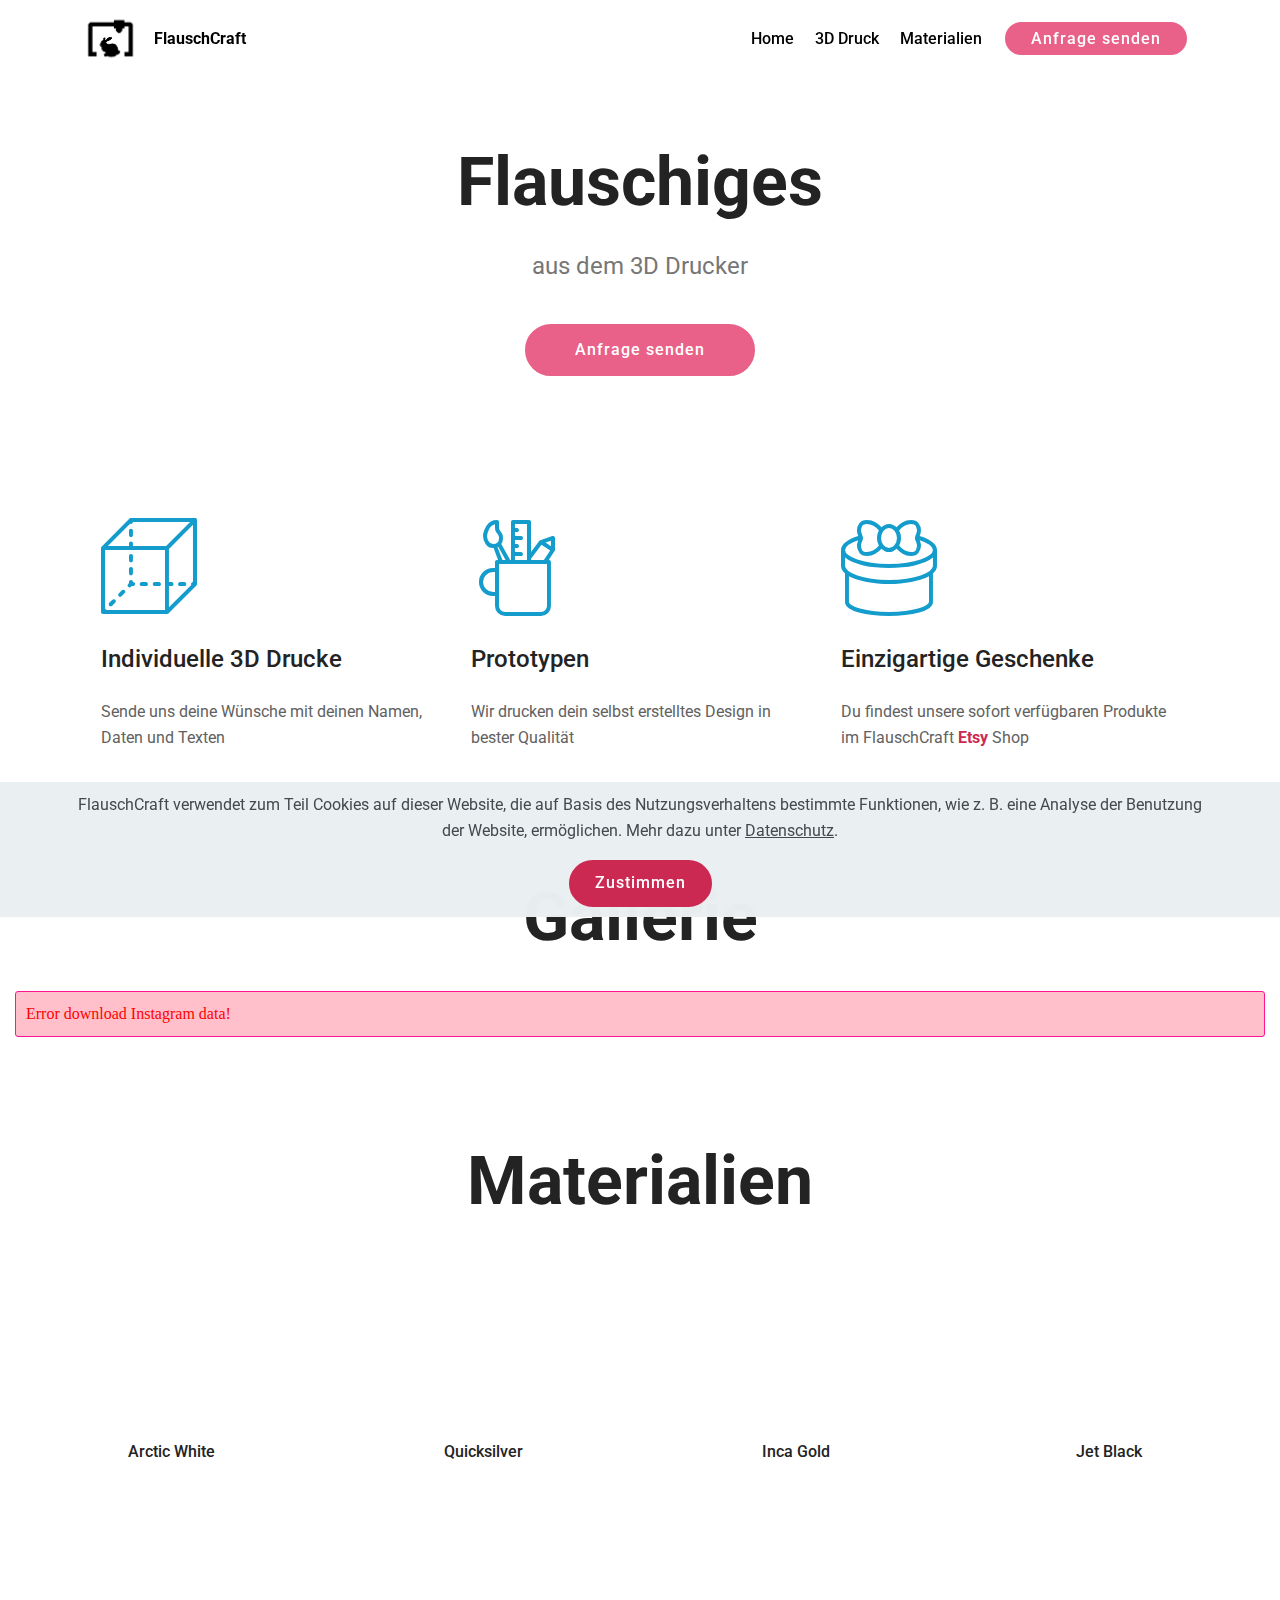
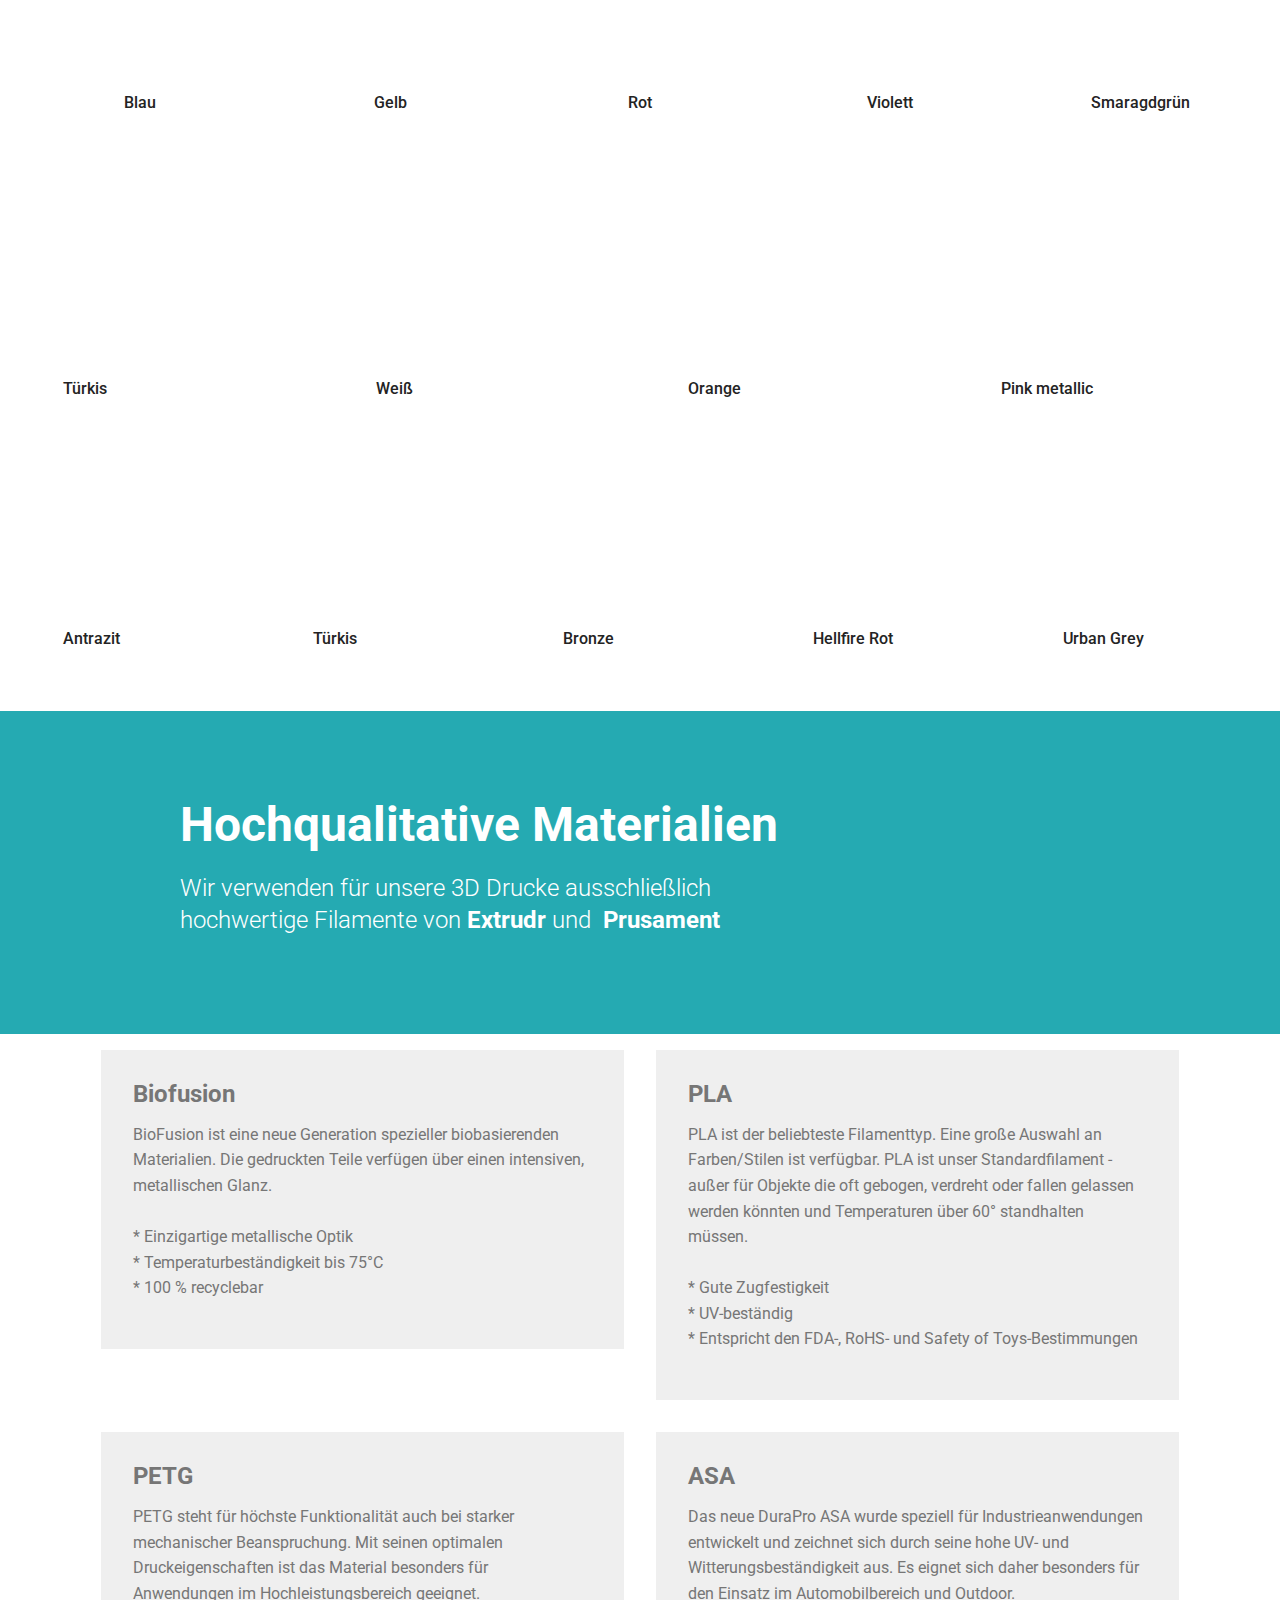
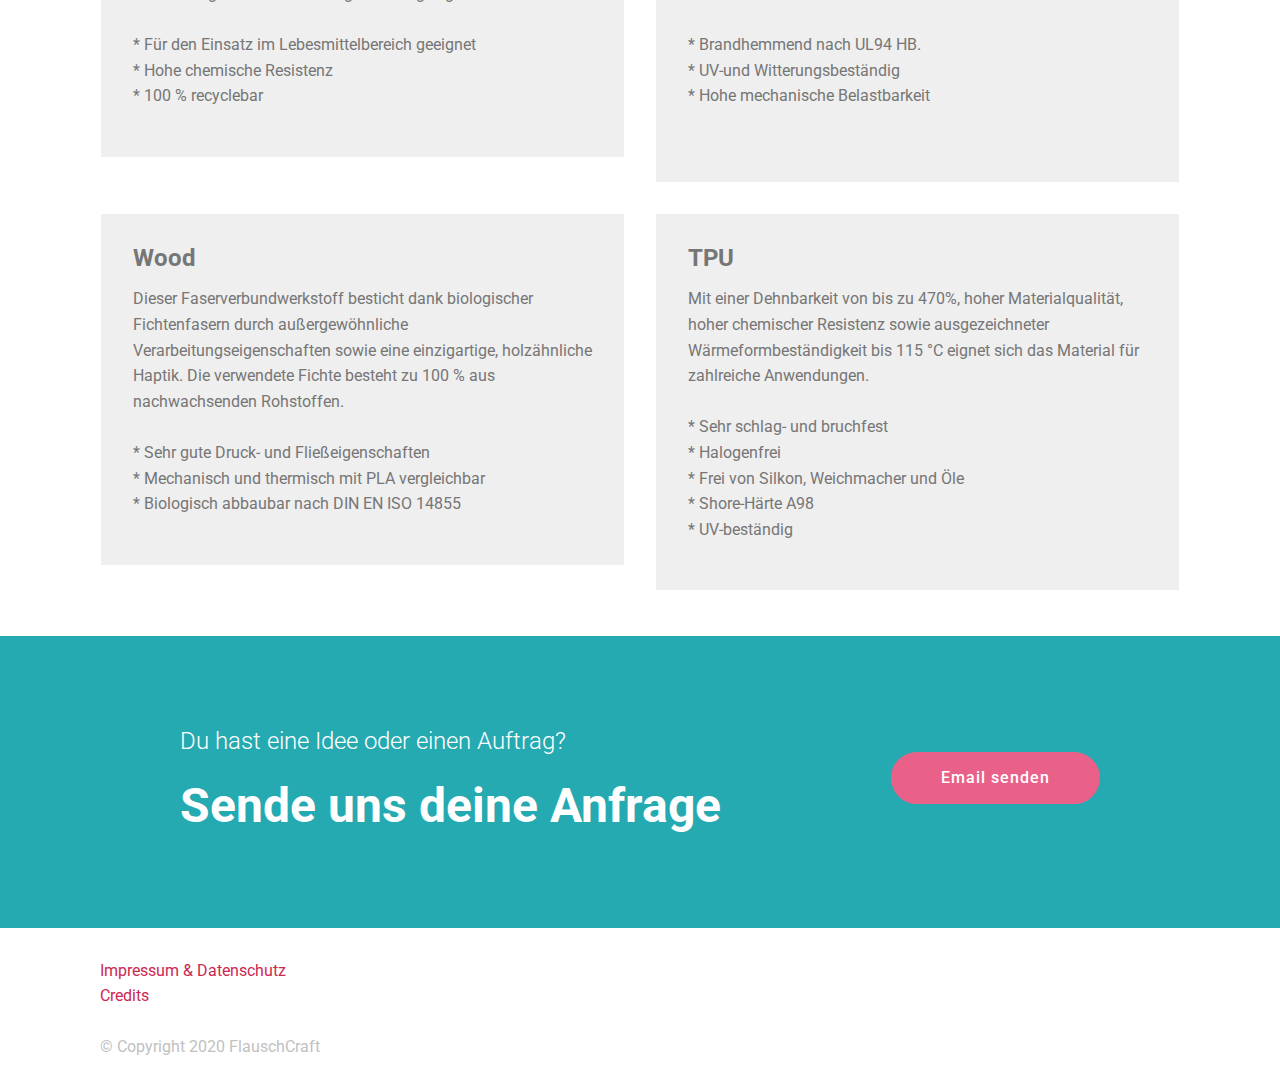
==== commit 42919cf6: "create github pages" ====
--- a/index.html
+++ b/index.html
@@ -6,7 +6,7 @@
   <meta http-equiv="X-UA-Compatible" content="IE=edge">
   <meta name="generator" content="Mobirise v4.12.4, mobirise.com">
   <meta name="viewport" content="width=device-width, initial-scale=1, minimum-scale=1">
-  <link rel="shortcut icon" href="assets/images/flauschcraft-logo-black-1.png" type="image/x-icon">
+  <link rel="shortcut icon" href="assets/images/isolated-monochrome-black.svg" type="image/x-icon">
   <meta name="description" content="Selbstgemachtes, individueller und hochwertiger 3D Druck">
   
   
@@ -19,12 +19,13 @@
   <link rel="stylesheet" href="assets/bootstrap/css/bootstrap-reboot.min.css">
   <link rel="stylesheet" href="assets/dropdown/css/style.css">
   <link rel="stylesheet" href="assets/tether/tether.min.css">
-  <link rel="stylesheet" href="assets/style.css">
-  <link rel="stylesheet" href="assets/slick.css">
+  <link rel="stylesheet" href="assets/instagram-feed/style.css">
+  <link rel="stylesheet" href="assets/slick/slick.css">
   <link rel="stylesheet" href="assets/theme/css/style.css">
   <link rel="preload" as="style" href="assets/mobirise/css/mbr-additional.css"><link rel="stylesheet" href="assets/mobirise/css/mbr-additional.css" type="text/css">
   
-  
+  <script src="assets/web/assets/lazyload/lazyload.js"></script>
+
   
 <meta name="theme-color" content="#25aab2">
 <link rel="manifest" href="manifest.json">
@@ -97,7 +98,7 @@
     </nav>
 </section>
 
-<section class="engine"><a href="https://mobirise.info/k">develop free website</a></section><section class="header1 cid-rVX9PmVg1i" id="header16-2o">
+<section class="engine"><a href="https://mobirise.info/l">free web templates</a></section><section class="header1 cid-rVX9PmVg1i" id="header16-2o">
 
     
 
@@ -170,7 +171,7 @@
 
 </section>
 
-<section class="mbr-instagram-feed" data-rows="" data-per-row-slider="4" data-spacing="16" data-full-width="true" data-account="mobirise" data-per-row-grid="" id="instagram-feed-block-2r" data-rv-view="8" style="background-color: rgb(255, 255, 255); padding-top: 40px; padding-bottom: 40px;">
+<section class="mbr-instagram-feed" data-rows="" data-per-row-slider="4" data-spacing="16" data-full-width="true" data-account="flausch.craft" data-per-row-grid="" id="instagram-feed-block-2r" data-rv-view="8" style="background-color: rgb(255, 255, 255); padding-top: 40px; padding-bottom: 40px;">
     
     <div class="container container_toggle">
         <div class="row">
@@ -180,6 +181,22 @@
                     <div class="inst__content"></div>
                     
                 </div>
+            </div>
+        </div>
+    </div>
+</section>
+
+<section class="mbr-section content4 cid-s9fUK6ZkxK" id="content4-36">
+
+    
+
+    <div class="container">
+        <div class="media-container-row">
+            <div class="title col-12 col-md-8">
+                <h2 class="align-center pb-3 mbr-fonts-style display-1"><strong>
+                    Materialien</strong></h2>
+                
+                
             </div>
         </div>
     </div>
@@ -627,8 +644,8 @@
   <script src="assets/touchswipe/jquery.touch-swipe.min.js"></script>
   <script src="assets/tether/tether.min.js"></script>
   <script src="assets/smoothscroll/smooth-scroll.js"></script>
-  <script src="assets/index.js"></script>
-  <script src="assets/slick.min.js"></script>
+  <script src="assets/instagram-feed/index.js"></script>
+  <script src="assets/slick/slick.min.js"></script>
   <script src="assets/theme/js/script.js"></script>
   
   
--- a/assets/instagram-feed/style.css
+++ b/assets/instagram-feed/style.css
@@ -0,0 +1,171 @@
+.mbr-instagram-feed {
+  position: relative; }
+
+.inst {
+  width: 100%;
+  margin: 0 auto;
+  position: relative; }
+  @media (max-width: 768px) {
+    .inst {
+      width: 100%; } }
+  .inst__login-block p {
+    text-align: center; }
+  .inst__title {
+    padding-bottom: 1rem;
+    margin-bottom: 1.5rem;
+    line-height: 1.3; }
+  .inst__content {
+    margin-bottom: 10px; }
+  .inst__more {
+    margin-top: 20px; }
+  .inst__login-button {
+    transition: all .2s linear;
+    padding: 0 10px 0 80px;
+    display: block;
+    position: relative;
+    text-decoration: none;
+    color: white;
+    background: #cc0055;
+    font-size: 18px;
+    line-height: 60px;
+    height: 60px;
+    border-radius: 2px;
+    width: 400px;
+    margin: 0 auto; }
+    .inst__login-button:hover, .inst__login-button:focus {
+      background: #990040;
+      text-decoration: none;
+      color: white; }
+    .inst__login-button:before {
+      content: "\f16d";
+      display: block;
+      position: absolute;
+      font-family: "FontAwesome";
+      width: 60px;
+      height: 60px;
+      line-height: 60px;
+      top: 0;
+      left: 0;
+      text-align: center;
+      background: rgba(0, 0, 0, 0.1);
+      border-radius: 2px 0 0 2px; }
+  .inst__loader-wrapper {
+    position: absolute;
+    width: 100%;
+    height: 100%;
+    background: white;
+    opacity: 0.8;
+    top: 0;
+    left: 0; }
+  .inst__loader {
+    width: 100px;
+    height: 100px;
+    border-radius: 100%;
+    position: relative;
+    margin: 0 auto;
+    top: 50%;
+    transform: translateY(-50%); }
+    .inst__loader span {
+      display: inline-block;
+      width: 20px;
+      height: 20px;
+      border-radius: 100%;
+      background-color: #ff4488;
+      margin: 35px 5px;
+      opacity: 0; }
+      .inst__loader span:nth-child(1) {
+        animation: opacitychange 1s ease-in-out infinite; }
+      .inst__loader span:nth-child(2) {
+        animation: opacitychange 1s ease-in-out 0.33s infinite; }
+      .inst__loader span:nth-child(3) {
+        animation: opacitychange 1s ease-in-out 0.66s infinite; }
+
+@keyframes opacitychange {
+  0%, 100% {
+    opacity: 0; }
+  60% {
+    opacity: 1; } }
+  .inst__account {
+    margin-bottom: 20px; }
+  .inst__avatar {
+    float: left;
+    margin-right: -50px;
+    height: 50px; }
+    .inst__avatar img {
+      height: 100%;
+      border-radius: 50%;
+      border: 1px solid rgba(0, 0, 0, 0.0975); }
+  .inst__link {
+    float: right;
+    padding: 12px 10px 10px 0;
+    padding-left: 60px;
+    width: 100%;
+    overflow-x: hidden; }
+    .inst__link a {
+      text-decoration: none;
+      height: 50px;
+      line-height: 16px; }
+  .inst__images .slick-frame {
+    visibility: hidden; }
+  .inst__images .slick-frame.slick-initialized {
+    visibility: visible; }
+  .inst__images .slick-arrow {
+    text-indent: -9999px;
+    position: absolute;
+    width: 50px;
+    height: 50px;
+    line-height: 50px;
+    margin: 0;
+    padding: 0;
+    outline: none !important;
+    top: 50%;
+    transform: translateY(-50%);
+    z-index: 10;
+    cursor: pointer;
+    border: none;
+    background: transparent; }
+    .inst__images .slick-arrow:before {
+      transition: all .2s linear;
+      display: block;
+      position: absolute;
+      top: 0;
+      left: 0;
+      width: 100%;
+      height: 100%;
+      font-family: "MobiriseIcons" !important;
+      text-indent: 0;
+      color: white;
+      font-size: 1.5rem;
+      cursor: pointer;
+      border: 2px solid #fff;
+      border-radius: 50%;
+      opacity: 0;
+      background: rgba(0, 0, 0, 0.5); }
+    .inst__images .slick-arrow:hover:before {
+      opacity: 1 !important;
+      background: #1b1b1b !important; }
+    .inst__images .slick-arrow.slick-prev {
+      left: 15px; }
+      .inst__images .slick-arrow.slick-prev:before {
+        content: "\e943"; }
+    .inst__images .slick-arrow.slick-next {
+      right: 15px; }
+      .inst__images .slick-arrow.slick-next:before {
+        content: "\e966"; }
+  .inst__images:hover .slick-arrow:before {
+    opacity: .5; }
+  .inst__error {
+    padding: 10px;
+    background: pink;
+    border: 1px solid deeppink;
+    color: red;
+    border-radius: 3px; }
+
+.inst-card {
+  position: relative; }
+  .inst-card__link {
+    display: block;
+    background-size: cover;
+    background-position: center;
+    width: 100%;
+    height: 100%; }
--- a/assets/mobirise/css/mbr-additional.css
+++ b/assets/mobirise/css/mbr-additional.css
@@ -1152,6 +1152,14 @@
   text-align: center;
   color: #232323;
 }
+.cid-s9fUK6ZkxK {
+  padding-top: 60px;
+  padding-bottom: 0px;
+  background-color: #ffffff;
+}
+.cid-s9fUK6ZkxK .mbr-section-subtitle {
+  color: #767676;
+}
 .cid-rQWCCJPA6e {
   padding-top: 0px;
   padding-bottom: 0px;
--- a/assets/mobirise/css/mbr-additional.css
+++ b/assets/mobirise/css/mbr-additional.css
@@ -1152,6 +1152,14 @@
   text-align: center;
   color: #232323;
 }
+.cid-s9fUK6ZkxK {
+  padding-top: 60px;
+  padding-bottom: 0px;
+  background-color: #ffffff;
+}
+.cid-s9fUK6ZkxK .mbr-section-subtitle {
+  color: #767676;
+}
 .cid-rQWCCJPA6e {
   padding-top: 0px;
   padding-bottom: 0px;
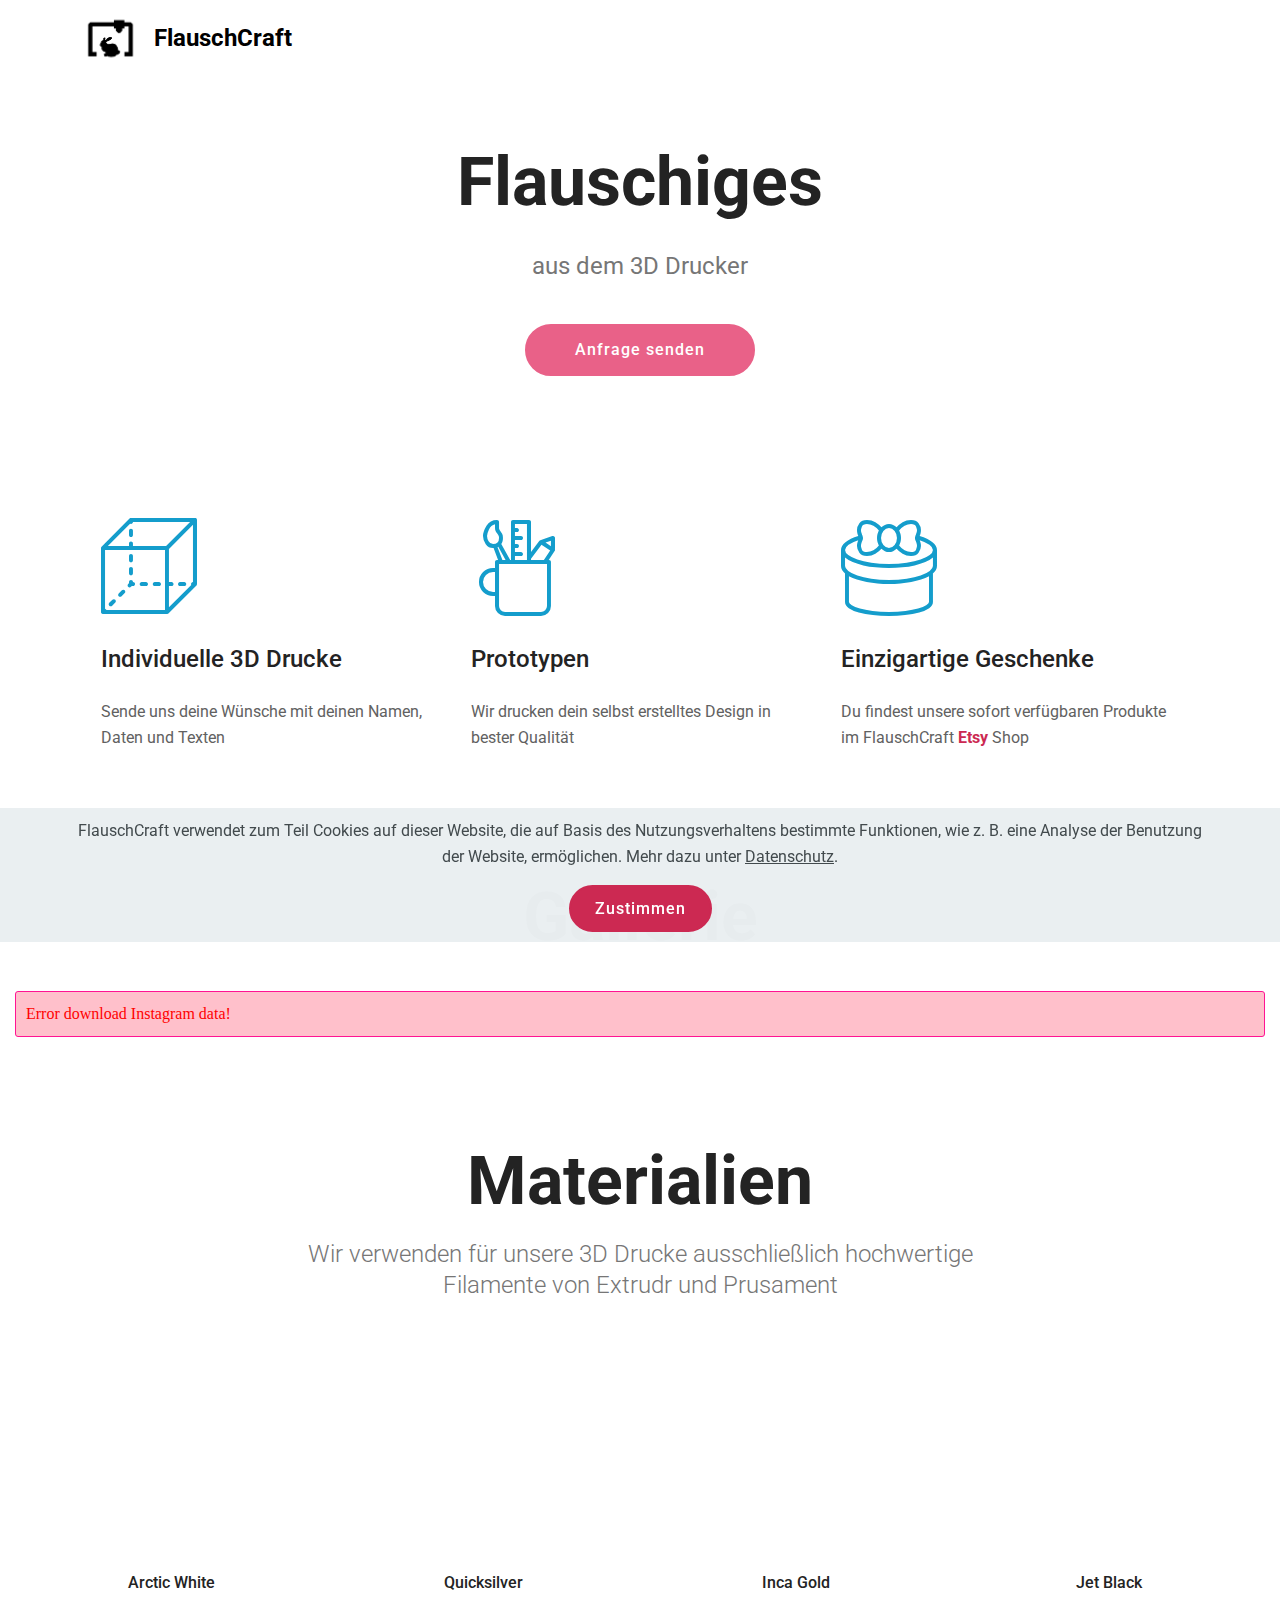
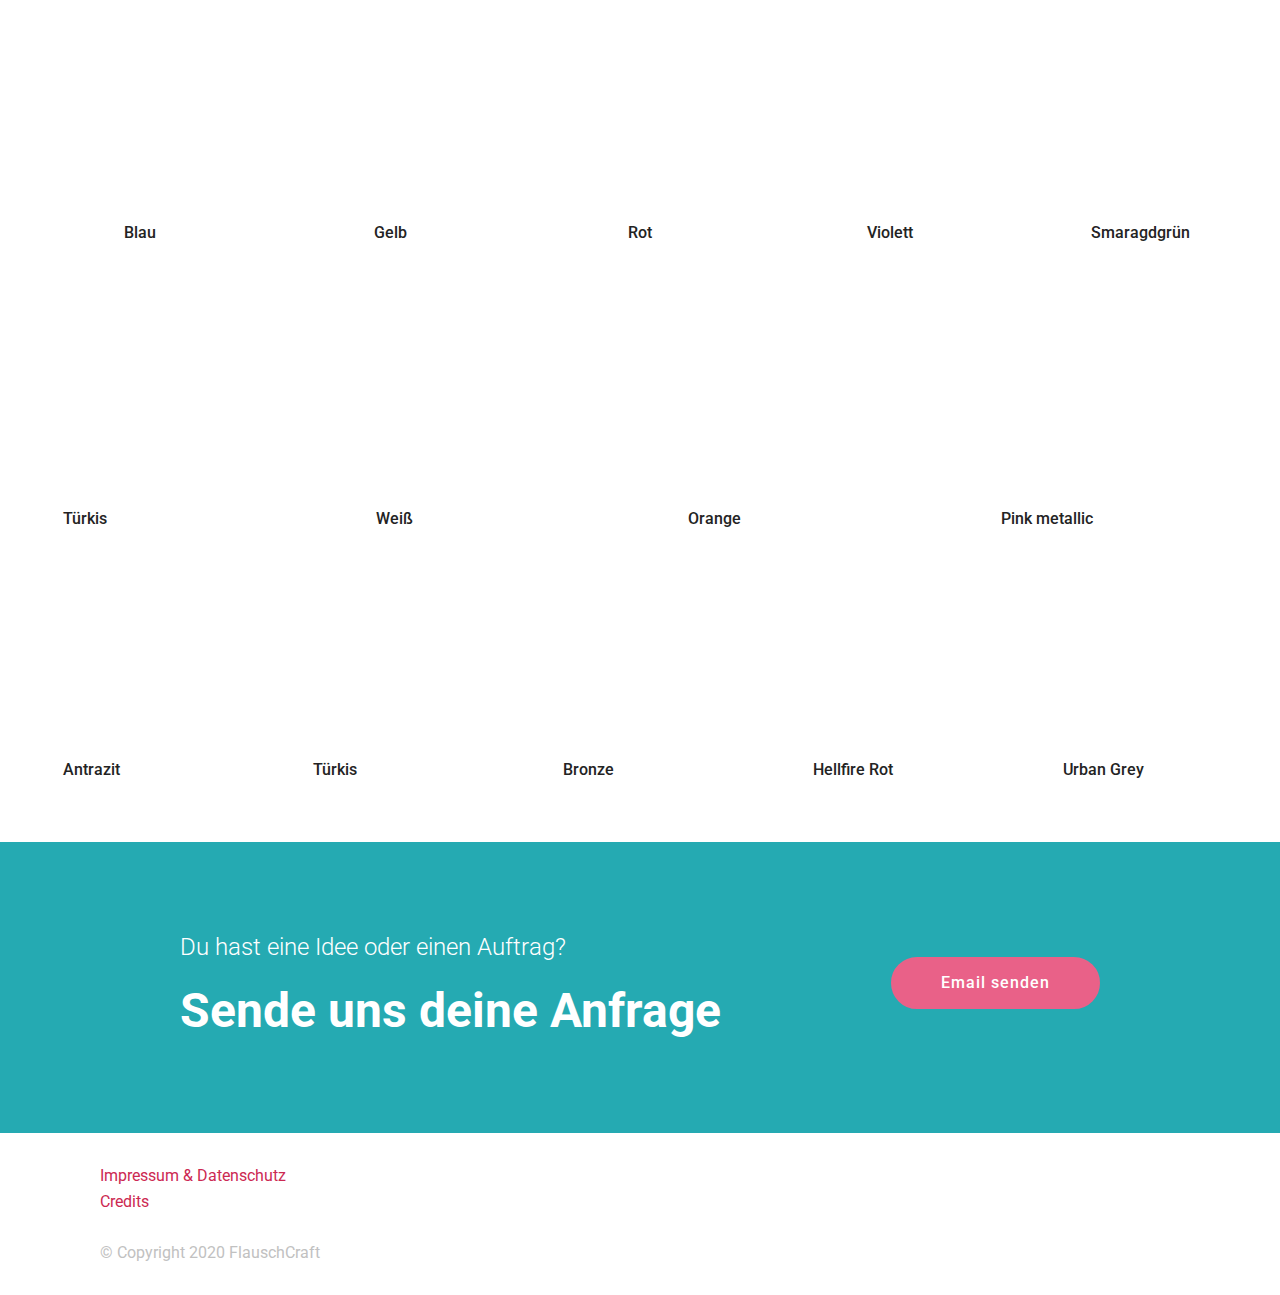
==== commit 5143a7e4: "create github pages" ====
--- a/index.html
+++ b/index.html
@@ -60,7 +60,7 @@
 
     
 
-    <nav class="navbar navbar-expand beta-menu navbar-dropdown align-items-center navbar-fixed-top navbar-toggleable-sm bg-color transparent">
+    <nav class="navbar navbar-expand beta-menu navbar-dropdown align-items-center navbar-toggleable-sm bg-color transparent">
         <button class="navbar-toggler navbar-toggler-right" type="button" data-toggle="collapse" data-target="#navbarSupportedContent" aria-controls="navbarSupportedContent" aria-expanded="false" aria-label="Toggle navigation">
             <div class="hamburger">
                 <span></span>
@@ -76,29 +76,18 @@
                          <img src="assets/images/flauschcraft-logo-black-1.png" alt="FlauschCraft" title="FlauschCraft" style="height: 3.8rem;">
                     </a>
                 </span>
-                <span class="navbar-caption-wrap"><a class="navbar-caption text-black display-4" href="https://www.flauschcraft.com">
+                <span class="navbar-caption-wrap"><a class="navbar-caption text-black display-5" href="https://www.flauschcraft.com">
                         FlauschCraft</a></span>
             </div>
         </div>
         <div class="collapse navbar-collapse" id="navbarSupportedContent">
-            <ul class="navbar-nav nav-dropdown" data-app-modern-menu="true"><li class="nav-item">
-                    <a class="nav-link link text-black display-4" href="#top">
-                        
-                        Home</a>
-                </li><li class="nav-item"><a class="nav-link link text-black display-4" href="index.html#features11-1n">3D Druck</a></li>
-                <li class="nav-item">
-                    <a class="nav-link link text-black display-4" href="index.html#info2-f">
-                        
-                        Materialien</a>
-                </li></ul>
-            <div class="navbar-buttons mbr-section-btn"><a class="btn btn-sm btn-secondary display-4" href="mailto:anfrage@flauschcraft.com">
-                    
-                    Anfrage senden</a></div>
+            
+            
         </div>
     </nav>
 </section>
 
-<section class="engine"><a href="https://mobirise.info/l">free web templates</a></section><section class="header1 cid-rVX9PmVg1i" id="header16-2o">
+<section class="engine"><a href="https://mobirise.info/e">how to make a website for free</a></section><section class="header1 cid-rVX9PmVg1i" id="header16-2o">
 
     
 
@@ -171,7 +160,7 @@
 
 </section>
 
-<section class="mbr-instagram-feed" data-rows="" data-per-row-slider="4" data-spacing="16" data-full-width="true" data-account="flausch.craft" data-per-row-grid="" id="instagram-feed-block-2r" data-rv-view="8" style="background-color: rgb(255, 255, 255); padding-top: 40px; padding-bottom: 40px;">
+<section class="mbr-instagram-feed" data-rows="" data-per-row-slider="4" data-spacing="20" data-full-width="true" data-account="flausch.craft" data-per-row-grid="" id="instagram-feed-block-2r" data-rv-view="8" style="background-color: rgb(255, 255, 255); padding-top: 40px; padding-bottom: 40px;">
     
     <div class="container container_toggle">
         <div class="row">
@@ -186,7 +175,7 @@
     </div>
 </section>
 
-<section class="mbr-section content4 cid-s9fUK6ZkxK" id="content4-36">
+<section class="mbr-section content4 cid-s9fWxYNz4V" id="content4-37">
 
     
 
@@ -195,7 +184,7 @@
             <div class="title col-12 col-md-8">
                 <h2 class="align-center pb-3 mbr-fonts-style display-1"><strong>
                     Materialien</strong></h2>
-                
+                <h3 class="mbr-section-subtitle align-center mbr-light mbr-fonts-style display-5">Wir verwenden für unsere 3D Drucke ausschließlich hochwertige Filamente von Extrudr und  Prusament</h3>
                 
             </div>
         </div>
@@ -471,129 +460,6 @@
                     </div>
                 </div>
             </div>
-            
-        </div>
-    </div>
-</section>
-
-<section class="mbr-section info2 cid-rL064yH0Nm" id="info2-f">
-
-    
-
-    
-
-    <div class="container">
-        <div class="row main justify-content-center">
-            <div class="media-container-column col-12 col-lg-3 col-md-4">
-                
-            </div>
-            <div class="media-container-column title col-12 col-lg-7 col-md-6">
-                <h2 class="align-right mbr-bold mbr-white pb-3 mbr-fonts-style display-2">
-                    Hochqualitative Materialien</h2>
-                <h3 class="mbr-section-subtitle align-right mbr-light mbr-white mbr-fonts-style display-5">
-                    Wir verwenden für unsere 3D Drucke ausschließlich hochwertige Filamente von<strong>&nbsp;<b>Extrudr</b>&nbsp;</strong>und<strong>&nbsp;</strong><strong>&nbsp;</strong><strong>Prusament</strong></h3>
-            </div>
-        </div>
-    </div>
-</section>
-
-<section class="features4 cid-rMm5KdAxg9" id="features4-2b">
-    
-         
-
-    
-    <div class="container">
-        <div class="media-container-row">
-            <div class="card p-3 col-12 col-md-6">
-                <div class="card-wrapper media-container-row media-container-row">
-                    <div class="card-box">
-                        <h4 class="card-title pb-3 mbr-fonts-style display-5"><strong>
-                            Biofusion</strong></h4>
-                        <p class="mbr-text mbr-fonts-style display-7">BioFusion ist eine neue Generation spezieller biobasierenden Materialien. Die gedruckten Teile verfügen über einen intensiven, metallischen Glanz.<br><br>* Einzigartige metallische Optik<br>* Temperaturbeständigkeit bis 75°C<br>* 100 % recyclebar</p>
-                    </div>
-                </div>
-            </div>
-
-            <div class="card p-3 col-12 col-md-6 col-12 col-md-6">
-                <div class="card-wrapper media-container-row">
-                    <div class="card-box">
-                        <h4 class="card-title pb-3 mbr-fonts-style display-5"><strong>
-                            PLA</strong></h4>
-                        <p class="mbr-text mbr-fonts-style display-7">PLA ist der beliebteste Filamenttyp. Eine große Auswahl an Farben/Stilen ist verfügbar. PLA ist unser Standardfilament - außer für Objekte die oft gebogen, verdreht oder fallen gelassen werden könnten und Temperaturen über 60° standhalten müssen.<br><br>* Gute Zugfestigkeit    <br>* UV-beständig<br>* Entspricht den FDA-, RoHS- und Safety of Toys-Bestimmungen</p>
-                    </div>
-                </div>
-            </div>
-
-            
-
-            
-        </div>
-    </div>
-</section>
-
-<section class="features4 cid-rMm6S9qcqd" id="features4-2e">
-    
-         
-
-    
-    <div class="container">
-        <div class="media-container-row">
-            <div class="card p-3 col-12 col-md-6">
-                <div class="card-wrapper media-container-row media-container-row">
-                    <div class="card-box">
-                        <h4 class="card-title pb-3 mbr-fonts-style display-5"><strong>
-                            PETG</strong></h4>
-                        <p class="mbr-text mbr-fonts-style display-7">PETG steht für höchste Funktionalität auch bei starker mechanischer Beanspruchung. Mit seinen optimalen Druckeigenschaften ist das Material besonders für Anwendungen im Hochleistungsbereich geeignet.<br><br>* Für den Einsatz im Lebesmittelbereich geeignet<br>* Hohe chemische Resistenz<br>* 100 % recyclebar&nbsp;</p>
-                    </div>
-                </div>
-            </div>
-
-            <div class="card p-3 col-12 col-md-6 col-12 col-md-6">
-                <div class="card-wrapper media-container-row">
-                    <div class="card-box">
-                        <h4 class="card-title pb-3 mbr-fonts-style display-5"><strong>
-                            ASA</strong></h4>
-                        <p class="mbr-text mbr-fonts-style display-7">Das neue DuraPro ASA wurde speziell für Industrieanwendungen entwickelt und zeichnet sich durch seine hohe UV- und Witterungsbeständigkeit aus. Es eignet sich daher besonders für den Einsatz im Automobilbereich und Outdoor.<br><br>* Brandhemmend nach UL94 HB.<br>* UV-und Witterungsbeständig<br>* Hohe mechanische Belastbarkeit<br><br></p>
-                    </div>
-                </div>
-            </div>
-
-            
-
-            
-        </div>
-    </div>
-</section>
-
-<section class="features4 cid-rMm7CDHJdN" id="features4-2f">
-    
-         
-
-    
-    <div class="container">
-        <div class="media-container-row">
-            <div class="card p-3 col-12 col-md-6">
-                <div class="card-wrapper media-container-row media-container-row">
-                    <div class="card-box">
-                        <h4 class="card-title pb-3 mbr-fonts-style display-5"><strong>
-                            Wood</strong></h4>
-                        <p class="mbr-text mbr-fonts-style display-7">Dieser Faserverbundwerkstoff besticht dank biologischer Fichtenfasern durch außergewöhnliche Verarbeitungseigenschaften sowie eine einzigartige, holzähnliche Haptik. Die verwendete Fichte besteht zu 100 % aus nachwachsenden Rohstoffen.<br><br>* Sehr gute Druck- und Fließeigenschaften<br>* Mechanisch und thermisch mit PLA vergleichbar<br>* Biologisch abbaubar nach DIN EN ISO 14855</p>
-                    </div>
-                </div>
-            </div>
-
-            <div class="card p-3 col-12 col-md-6 col-12 col-md-6">
-                <div class="card-wrapper media-container-row">
-                    <div class="card-box">
-                        <h4 class="card-title pb-3 mbr-fonts-style display-5"><strong>
-                            TPU</strong></h4>
-                        <p class="mbr-text mbr-fonts-style display-7">Mit einer Dehnbarkeit von bis zu 470%, hoher Materialqualität, hoher chemischer Resistenz sowie ausgezeichneter Wärmeformbeständigkeit bis 115 °C eignet sich das Material für zahlreiche Anwendungen.<br><br>* Sehr schlag- und bruchfest<br>* Halogenfrei<br>* Frei von Silkon, Weichmacher und Öle<br>* Shore-Härte A98<br>* UV-beständig</p>
-                    </div>
-                </div>
-            </div>
-
-            
-
             
         </div>
     </div>
--- a/assets/mobirise/css/mbr-additional.css
+++ b/assets/mobirise/css/mbr-additional.css
@@ -944,6 +944,10 @@
 .cid-rLbDdgYCwX .collapsed .navbar-collapse.collapsing .navbar-nav .nav-item,
 .cid-rLbDdgYCwX .collapsed .navbar-collapse.show .navbar-nav .nav-item {
   clear: both;
+}
+.cid-rLbDdgYCwX .collapsed .navbar-collapse.collapsing .navbar-nav .nav-item:last-child,
+.cid-rLbDdgYCwX .collapsed .navbar-collapse.show .navbar-nav .nav-item:last-child {
+  margin-bottom: 1rem;
 }
 .cid-rLbDdgYCwX .collapsed .navbar-collapse.collapsing .navbar-buttons,
 .cid-rLbDdgYCwX .collapsed .navbar-collapse.show .navbar-buttons {
@@ -1046,6 +1050,10 @@
   .cid-rLbDdgYCwX .navbar-collapse.show .navbar-nav .nav-item {
     clear: both;
   }
+  .cid-rLbDdgYCwX .navbar-collapse.collapsing .navbar-nav .nav-item:last-child,
+  .cid-rLbDdgYCwX .navbar-collapse.show .navbar-nav .nav-item:last-child {
+    margin-bottom: 1rem;
+  }
   .cid-rLbDdgYCwX .navbar-collapse.collapsing .navbar-buttons,
   .cid-rLbDdgYCwX .navbar-collapse.show .navbar-buttons {
     text-align: center;
@@ -1152,12 +1160,12 @@
   text-align: center;
   color: #232323;
 }
-.cid-s9fUK6ZkxK {
+.cid-s9fWxYNz4V {
   padding-top: 60px;
-  padding-bottom: 0px;
+  padding-bottom: 60px;
   background-color: #ffffff;
 }
-.cid-s9fUK6ZkxK .mbr-section-subtitle {
+.cid-s9fWxYNz4V .mbr-section-subtitle {
   color: #767676;
 }
 .cid-rQWCCJPA6e {
@@ -1322,144 +1330,6 @@
     padding: 15px;
     -webkit-flex: 0 0 20%;
   }
-}
-.cid-rL064yH0Nm {
-  padding-top: 90px;
-  padding-bottom: 90px;
-  background: linear-gradient(45deg, #25aab2, #25aab2);
-}
-.cid-rL064yH0Nm .main {
-  flex-direction: row-reverse;
-  -webkit-flex-direction: row-reverse;
-}
-.cid-rL064yH0Nm .main .mbr-section-btn {
-  text-align: right;
-}
-.cid-rL064yH0Nm .btn {
-  margin: 0 0 .5rem 0;
-}
-.cid-rL064yH0Nm H2 {
-  text-align: left;
-}
-.cid-rL064yH0Nm H3 {
-  text-align: left;
-}
-.cid-rMm5KdAxg9 {
-  padding-top: 0px;
-  padding-bottom: 0px;
-  background-color: #ffffff;
-}
-.cid-rMm5KdAxg9 .card-box {
-  background-color: #efefef;
-  padding: 2rem;
-}
-.cid-rMm5KdAxg9 h4 {
-  font-weight: 500;
-  margin-bottom: 0;
-  text-align: left;
-}
-.cid-rMm5KdAxg9 p {
-  color: #767676;
-  text-align: left;
-}
-.cid-rMm5KdAxg9 .card-wrapper {
-  position: relative;
-  box-shadow: 0px 0px 0px 0px rgba(0, 0, 0, 0);
-  transition: box-shadow 0.3s;
-}
-.cid-rMm5KdAxg9 .card-wrapper:hover {
-  box-shadow: 0px 0px 30px 0px rgba(0, 0, 0, 0.05);
-  transition: box-shadow 0.3s;
-}
-.cid-rMm5KdAxg9 .card-img {
-  position: absolute;
-  top: 0;
-  left: 0;
-  width: 100%;
-  overflow: hidden;
-}
-.cid-rMm5KdAxg9 .card-title {
-  color: #767676;
-}
-.cid-rMm5KdAxg9 P {
-  color: #767676;
-}
-.cid-rMm6S9qcqd {
-  padding-top: 0px;
-  padding-bottom: 0px;
-  background-color: #ffffff;
-}
-.cid-rMm6S9qcqd .card-box {
-  background-color: #efefef;
-  padding: 2rem;
-}
-.cid-rMm6S9qcqd h4 {
-  font-weight: 500;
-  margin-bottom: 0;
-  text-align: left;
-}
-.cid-rMm6S9qcqd p {
-  color: #767676;
-  text-align: left;
-}
-.cid-rMm6S9qcqd .card-wrapper {
-  position: relative;
-  box-shadow: 0px 0px 0px 0px rgba(0, 0, 0, 0);
-  transition: box-shadow 0.3s;
-}
-.cid-rMm6S9qcqd .card-wrapper:hover {
-  box-shadow: 0px 0px 30px 0px rgba(0, 0, 0, 0.05);
-  transition: box-shadow 0.3s;
-}
-.cid-rMm6S9qcqd .card-img {
-  position: absolute;
-  top: 0;
-  left: 0;
-  width: 100%;
-  overflow: hidden;
-}
-.cid-rMm6S9qcqd .card-title {
-  color: #767676;
-}
-.cid-rMm6S9qcqd P {
-  color: #767676;
-}
-.cid-rMm7CDHJdN {
-  padding-top: 0px;
-  padding-bottom: 30px;
-  background-color: #ffffff;
-}
-.cid-rMm7CDHJdN .card-box {
-  background-color: #efefef;
-  padding: 2rem;
-}
-.cid-rMm7CDHJdN h4 {
-  font-weight: 500;
-  margin-bottom: 0;
-  text-align: left;
-}
-.cid-rMm7CDHJdN p {
-  color: #767676;
-  text-align: left;
-}
-.cid-rMm7CDHJdN .card-wrapper {
-  position: relative;
-  box-shadow: 0px 0px 0px 0px rgba(0, 0, 0, 0);
-  transition: box-shadow 0.3s;
-}
-.cid-rMm7CDHJdN .card-wrapper:hover {
-  box-shadow: 0px 0px 30px 0px rgba(0, 0, 0, 0.05);
-  transition: box-shadow 0.3s;
-}
-.cid-rMm7CDHJdN .card-img {
-  position: absolute;
-  top: 0;
-  left: 0;
-  width: 100%;
-  overflow: hidden;
-}
-.cid-rMm7CDHJdN .card-title {
-  color: #767676;
 }
 .cid-rL8xr6PXbw {
   padding-top: 90px;
@@ -1742,6 +1612,10 @@
 .cid-rLbDdgYCwX .collapsed .navbar-collapse.collapsing .navbar-nav .nav-item,
 .cid-rLbDdgYCwX .collapsed .navbar-collapse.show .navbar-nav .nav-item {
   clear: both;
+}
+.cid-rLbDdgYCwX .collapsed .navbar-collapse.collapsing .navbar-nav .nav-item:last-child,
+.cid-rLbDdgYCwX .collapsed .navbar-collapse.show .navbar-nav .nav-item:last-child {
+  margin-bottom: 1rem;
 }
 .cid-rLbDdgYCwX .collapsed .navbar-collapse.collapsing .navbar-buttons,
 .cid-rLbDdgYCwX .collapsed .navbar-collapse.show .navbar-buttons {
@@ -1844,6 +1718,10 @@
   .cid-rLbDdgYCwX .navbar-collapse.show .navbar-nav .nav-item {
     clear: both;
   }
+  .cid-rLbDdgYCwX .navbar-collapse.collapsing .navbar-nav .nav-item:last-child,
+  .cid-rLbDdgYCwX .navbar-collapse.show .navbar-nav .nav-item:last-child {
+    margin-bottom: 1rem;
+  }
   .cid-rLbDdgYCwX .navbar-collapse.collapsing .navbar-buttons,
   .cid-rLbDdgYCwX .navbar-collapse.show .navbar-buttons {
     text-align: center;
@@ -2164,6 +2042,10 @@
 .cid-rLbDdgYCwX .collapsed .navbar-collapse.show .navbar-nav .nav-item {
   clear: both;
 }
+.cid-rLbDdgYCwX .collapsed .navbar-collapse.collapsing .navbar-nav .nav-item:last-child,
+.cid-rLbDdgYCwX .collapsed .navbar-collapse.show .navbar-nav .nav-item:last-child {
+  margin-bottom: 1rem;
+}
 .cid-rLbDdgYCwX .collapsed .navbar-collapse.collapsing .navbar-buttons,
 .cid-rLbDdgYCwX .collapsed .navbar-collapse.show .navbar-buttons {
   text-align: center;
@@ -2265,6 +2147,10 @@
   .cid-rLbDdgYCwX .navbar-collapse.show .navbar-nav .nav-item {
     clear: both;
   }
+  .cid-rLbDdgYCwX .navbar-collapse.collapsing .navbar-nav .nav-item:last-child,
+  .cid-rLbDdgYCwX .navbar-collapse.show .navbar-nav .nav-item:last-child {
+    margin-bottom: 1rem;
+  }
   .cid-rLbDdgYCwX .navbar-collapse.collapsing .navbar-buttons,
   .cid-rLbDdgYCwX .navbar-collapse.show .navbar-buttons {
     text-align: center;
--- a/assets/mobirise/css/mbr-additional.css
+++ b/assets/mobirise/css/mbr-additional.css
@@ -944,6 +944,10 @@
 .cid-rLbDdgYCwX .collapsed .navbar-collapse.collapsing .navbar-nav .nav-item,
 .cid-rLbDdgYCwX .collapsed .navbar-collapse.show .navbar-nav .nav-item {
   clear: both;
+}
+.cid-rLbDdgYCwX .collapsed .navbar-collapse.collapsing .navbar-nav .nav-item:last-child,
+.cid-rLbDdgYCwX .collapsed .navbar-collapse.show .navbar-nav .nav-item:last-child {
+  margin-bottom: 1rem;
 }
 .cid-rLbDdgYCwX .collapsed .navbar-collapse.collapsing .navbar-buttons,
 .cid-rLbDdgYCwX .collapsed .navbar-collapse.show .navbar-buttons {
@@ -1046,6 +1050,10 @@
   .cid-rLbDdgYCwX .navbar-collapse.show .navbar-nav .nav-item {
     clear: both;
   }
+  .cid-rLbDdgYCwX .navbar-collapse.collapsing .navbar-nav .nav-item:last-child,
+  .cid-rLbDdgYCwX .navbar-collapse.show .navbar-nav .nav-item:last-child {
+    margin-bottom: 1rem;
+  }
   .cid-rLbDdgYCwX .navbar-collapse.collapsing .navbar-buttons,
   .cid-rLbDdgYCwX .navbar-collapse.show .navbar-buttons {
     text-align: center;
@@ -1152,12 +1160,12 @@
   text-align: center;
   color: #232323;
 }
-.cid-s9fUK6ZkxK {
+.cid-s9fWxYNz4V {
   padding-top: 60px;
-  padding-bottom: 0px;
+  padding-bottom: 60px;
   background-color: #ffffff;
 }
-.cid-s9fUK6ZkxK .mbr-section-subtitle {
+.cid-s9fWxYNz4V .mbr-section-subtitle {
   color: #767676;
 }
 .cid-rQWCCJPA6e {
@@ -1322,144 +1330,6 @@
     padding: 15px;
     -webkit-flex: 0 0 20%;
   }
-}
-.cid-rL064yH0Nm {
-  padding-top: 90px;
-  padding-bottom: 90px;
-  background: linear-gradient(45deg, #25aab2, #25aab2);
-}
-.cid-rL064yH0Nm .main {
-  flex-direction: row-reverse;
-  -webkit-flex-direction: row-reverse;
-}
-.cid-rL064yH0Nm .main .mbr-section-btn {
-  text-align: right;
-}
-.cid-rL064yH0Nm .btn {
-  margin: 0 0 .5rem 0;
-}
-.cid-rL064yH0Nm H2 {
-  text-align: left;
-}
-.cid-rL064yH0Nm H3 {
-  text-align: left;
-}
-.cid-rMm5KdAxg9 {
-  padding-top: 0px;
-  padding-bottom: 0px;
-  background-color: #ffffff;
-}
-.cid-rMm5KdAxg9 .card-box {
-  background-color: #efefef;
-  padding: 2rem;
-}
-.cid-rMm5KdAxg9 h4 {
-  font-weight: 500;
-  margin-bottom: 0;
-  text-align: left;
-}
-.cid-rMm5KdAxg9 p {
-  color: #767676;
-  text-align: left;
-}
-.cid-rMm5KdAxg9 .card-wrapper {
-  position: relative;
-  box-shadow: 0px 0px 0px 0px rgba(0, 0, 0, 0);
-  transition: box-shadow 0.3s;
-}
-.cid-rMm5KdAxg9 .card-wrapper:hover {
-  box-shadow: 0px 0px 30px 0px rgba(0, 0, 0, 0.05);
-  transition: box-shadow 0.3s;
-}
-.cid-rMm5KdAxg9 .card-img {
-  position: absolute;
-  top: 0;
-  left: 0;
-  width: 100%;
-  overflow: hidden;
-}
-.cid-rMm5KdAxg9 .card-title {
-  color: #767676;
-}
-.cid-rMm5KdAxg9 P {
-  color: #767676;
-}
-.cid-rMm6S9qcqd {
-  padding-top: 0px;
-  padding-bottom: 0px;
-  background-color: #ffffff;
-}
-.cid-rMm6S9qcqd .card-box {
-  background-color: #efefef;
-  padding: 2rem;
-}
-.cid-rMm6S9qcqd h4 {
-  font-weight: 500;
-  margin-bottom: 0;
-  text-align: left;
-}
-.cid-rMm6S9qcqd p {
-  color: #767676;
-  text-align: left;
-}
-.cid-rMm6S9qcqd .card-wrapper {
-  position: relative;
-  box-shadow: 0px 0px 0px 0px rgba(0, 0, 0, 0);
-  transition: box-shadow 0.3s;
-}
-.cid-rMm6S9qcqd .card-wrapper:hover {
-  box-shadow: 0px 0px 30px 0px rgba(0, 0, 0, 0.05);
-  transition: box-shadow 0.3s;
-}
-.cid-rMm6S9qcqd .card-img {
-  position: absolute;
-  top: 0;
-  left: 0;
-  width: 100%;
-  overflow: hidden;
-}
-.cid-rMm6S9qcqd .card-title {
-  color: #767676;
-}
-.cid-rMm6S9qcqd P {
-  color: #767676;
-}
-.cid-rMm7CDHJdN {
-  padding-top: 0px;
-  padding-bottom: 30px;
-  background-color: #ffffff;
-}
-.cid-rMm7CDHJdN .card-box {
-  background-color: #efefef;
-  padding: 2rem;
-}
-.cid-rMm7CDHJdN h4 {
-  font-weight: 500;
-  margin-bottom: 0;
-  text-align: left;
-}
-.cid-rMm7CDHJdN p {
-  color: #767676;
-  text-align: left;
-}
-.cid-rMm7CDHJdN .card-wrapper {
-  position: relative;
-  box-shadow: 0px 0px 0px 0px rgba(0, 0, 0, 0);
-  transition: box-shadow 0.3s;
-}
-.cid-rMm7CDHJdN .card-wrapper:hover {
-  box-shadow: 0px 0px 30px 0px rgba(0, 0, 0, 0.05);
-  transition: box-shadow 0.3s;
-}
-.cid-rMm7CDHJdN .card-img {
-  position: absolute;
-  top: 0;
-  left: 0;
-  width: 100%;
-  overflow: hidden;
-}
-.cid-rMm7CDHJdN .card-title {
-  color: #767676;
 }
 .cid-rL8xr6PXbw {
   padding-top: 90px;
@@ -1742,6 +1612,10 @@
 .cid-rLbDdgYCwX .collapsed .navbar-collapse.collapsing .navbar-nav .nav-item,
 .cid-rLbDdgYCwX .collapsed .navbar-collapse.show .navbar-nav .nav-item {
   clear: both;
+}
+.cid-rLbDdgYCwX .collapsed .navbar-collapse.collapsing .navbar-nav .nav-item:last-child,
+.cid-rLbDdgYCwX .collapsed .navbar-collapse.show .navbar-nav .nav-item:last-child {
+  margin-bottom: 1rem;
 }
 .cid-rLbDdgYCwX .collapsed .navbar-collapse.collapsing .navbar-buttons,
 .cid-rLbDdgYCwX .collapsed .navbar-collapse.show .navbar-buttons {
@@ -1844,6 +1718,10 @@
   .cid-rLbDdgYCwX .navbar-collapse.show .navbar-nav .nav-item {
     clear: both;
   }
+  .cid-rLbDdgYCwX .navbar-collapse.collapsing .navbar-nav .nav-item:last-child,
+  .cid-rLbDdgYCwX .navbar-collapse.show .navbar-nav .nav-item:last-child {
+    margin-bottom: 1rem;
+  }
   .cid-rLbDdgYCwX .navbar-collapse.collapsing .navbar-buttons,
   .cid-rLbDdgYCwX .navbar-collapse.show .navbar-buttons {
     text-align: center;
@@ -2164,6 +2042,10 @@
 .cid-rLbDdgYCwX .collapsed .navbar-collapse.show .navbar-nav .nav-item {
   clear: both;
 }
+.cid-rLbDdgYCwX .collapsed .navbar-collapse.collapsing .navbar-nav .nav-item:last-child,
+.cid-rLbDdgYCwX .collapsed .navbar-collapse.show .navbar-nav .nav-item:last-child {
+  margin-bottom: 1rem;
+}
 .cid-rLbDdgYCwX .collapsed .navbar-collapse.collapsing .navbar-buttons,
 .cid-rLbDdgYCwX .collapsed .navbar-collapse.show .navbar-buttons {
   text-align: center;
@@ -2265,6 +2147,10 @@
   .cid-rLbDdgYCwX .navbar-collapse.show .navbar-nav .nav-item {
     clear: both;
   }
+  .cid-rLbDdgYCwX .navbar-collapse.collapsing .navbar-nav .nav-item:last-child,
+  .cid-rLbDdgYCwX .navbar-collapse.show .navbar-nav .nav-item:last-child {
+    margin-bottom: 1rem;
+  }
   .cid-rLbDdgYCwX .navbar-collapse.collapsing .navbar-buttons,
   .cid-rLbDdgYCwX .navbar-collapse.show .navbar-buttons {
     text-align: center;
